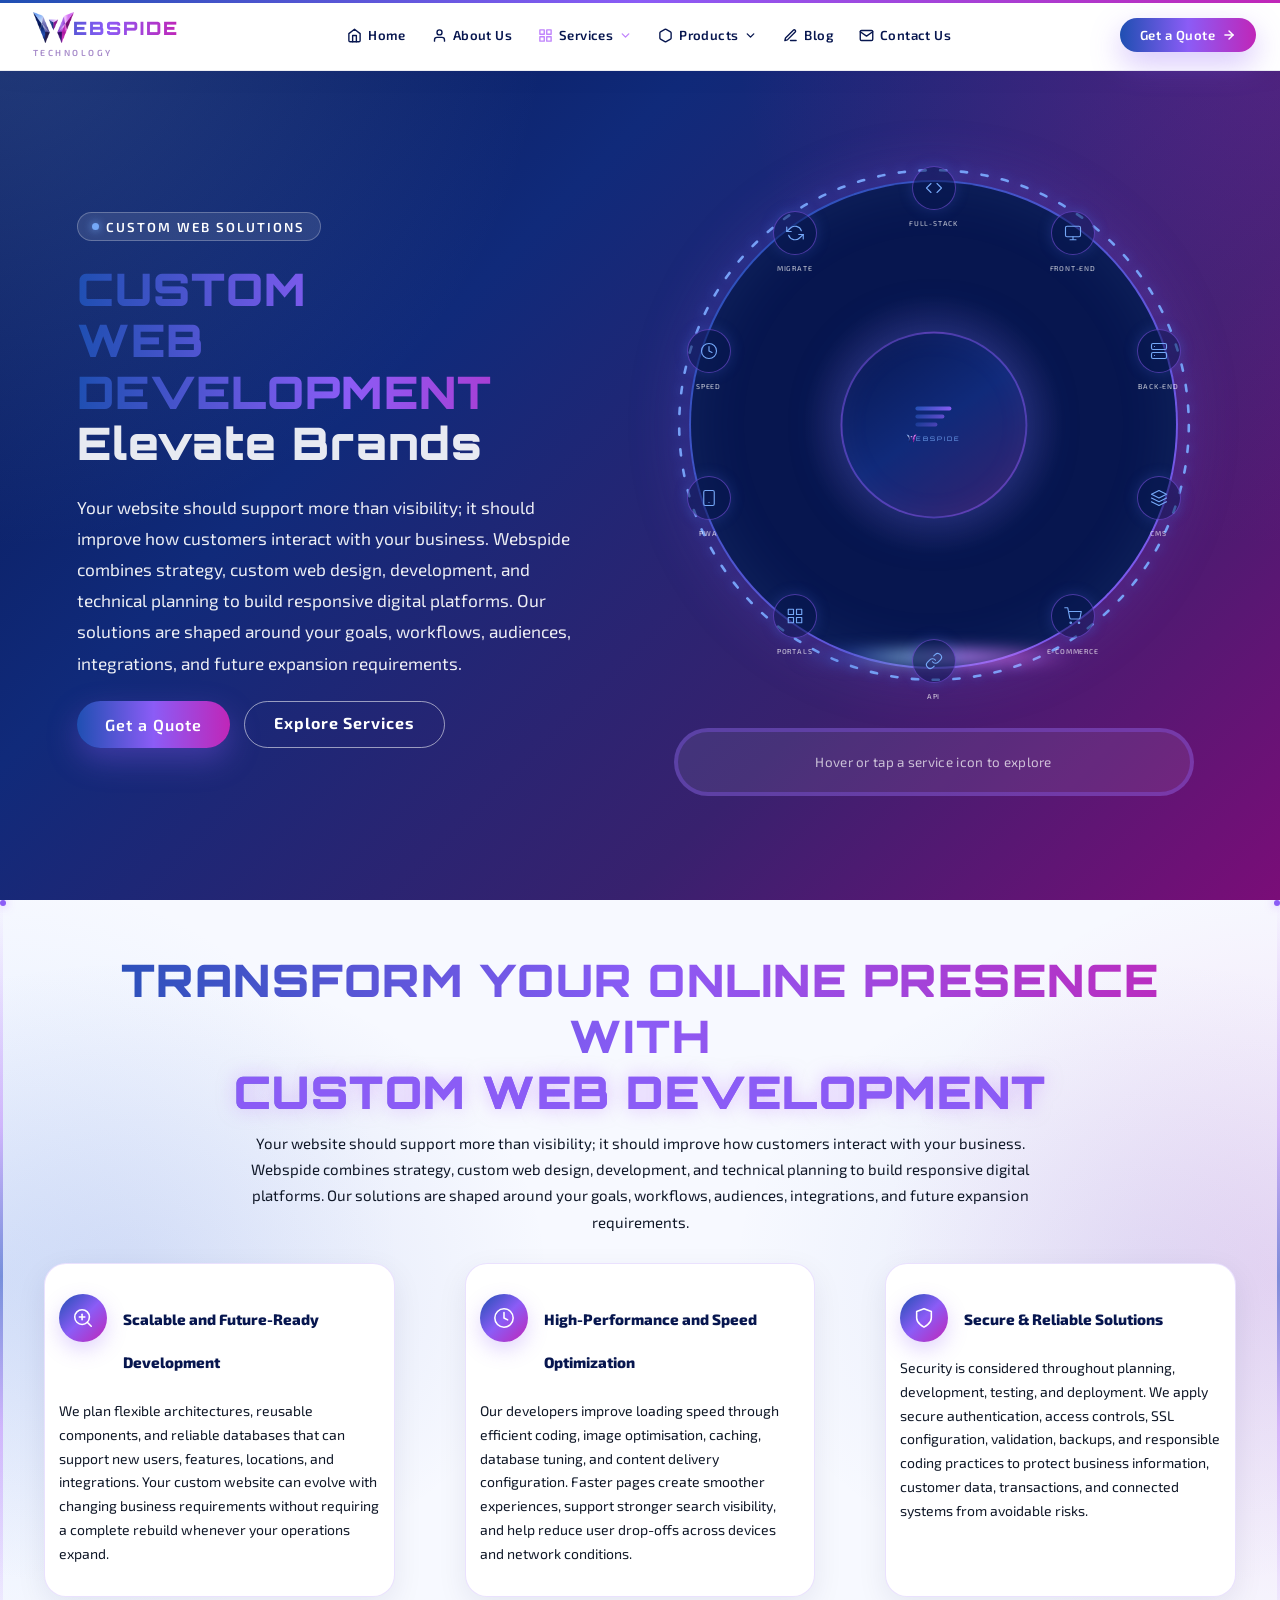
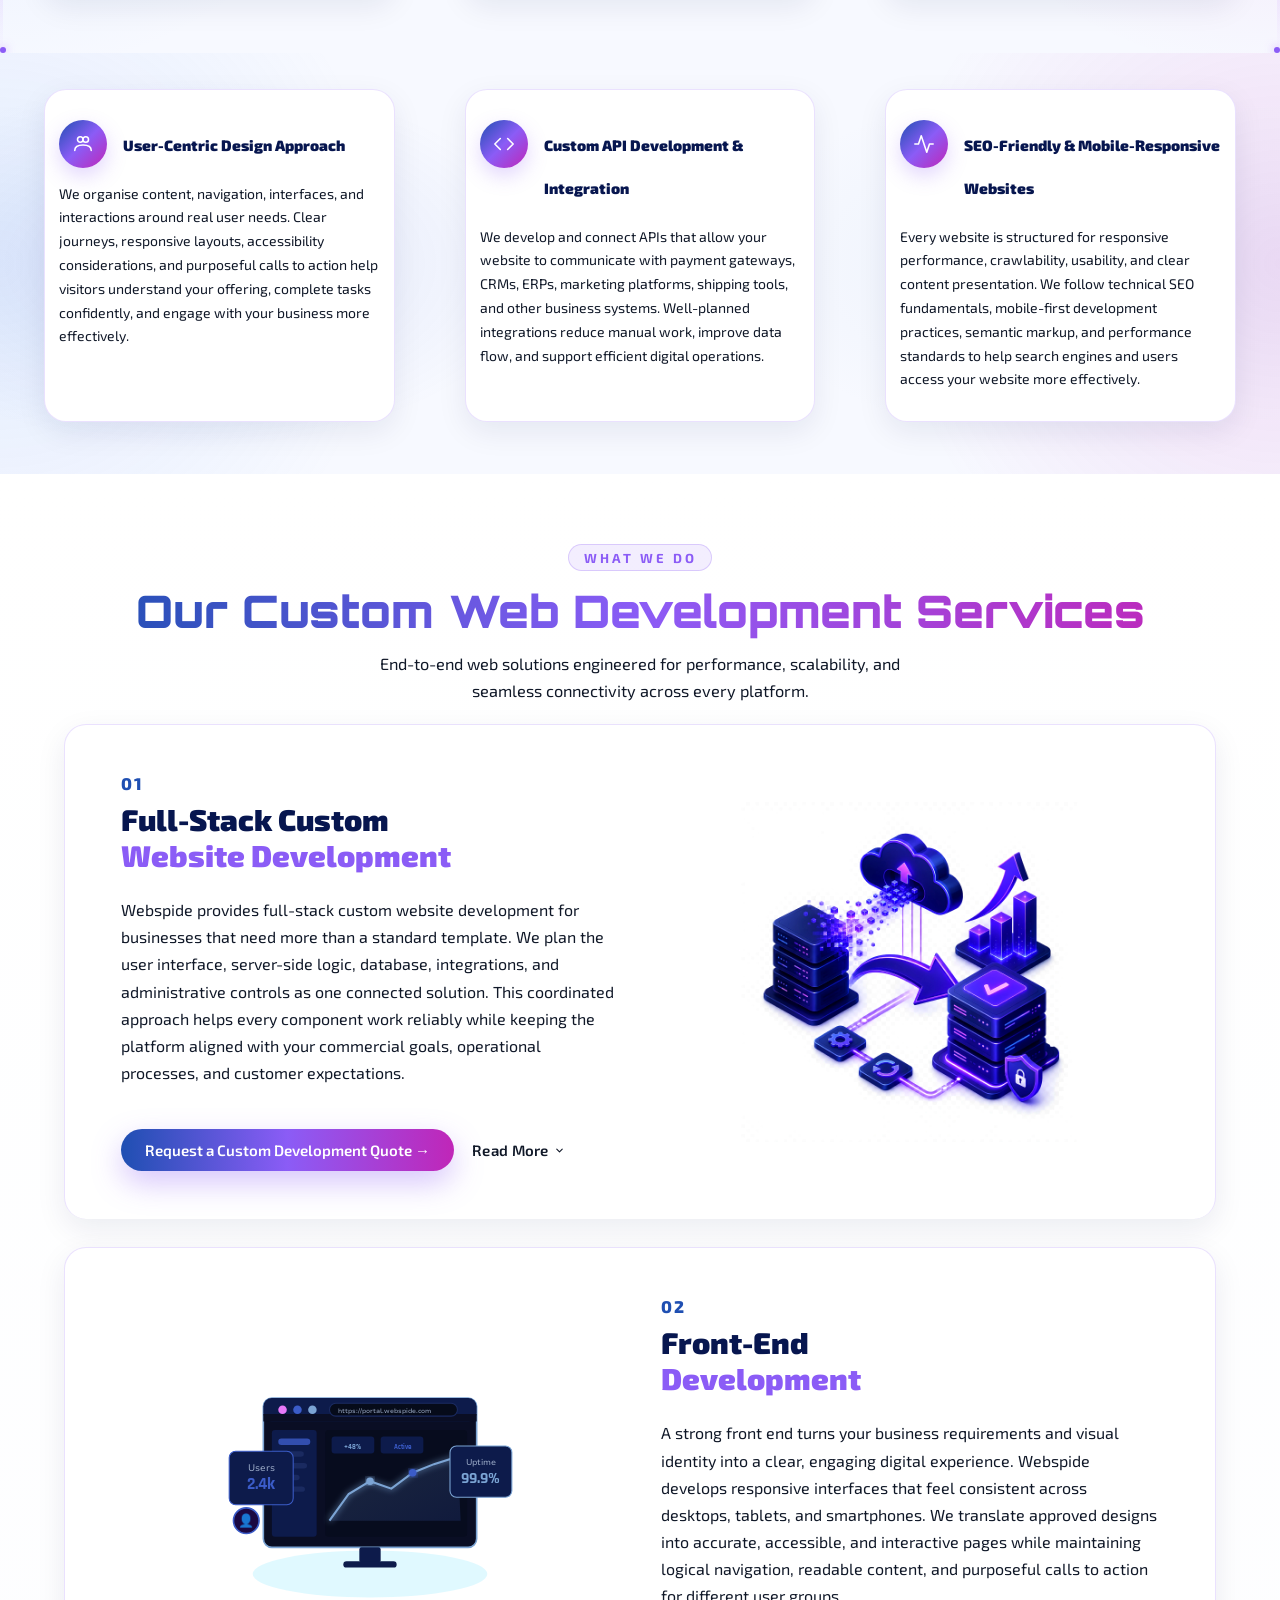
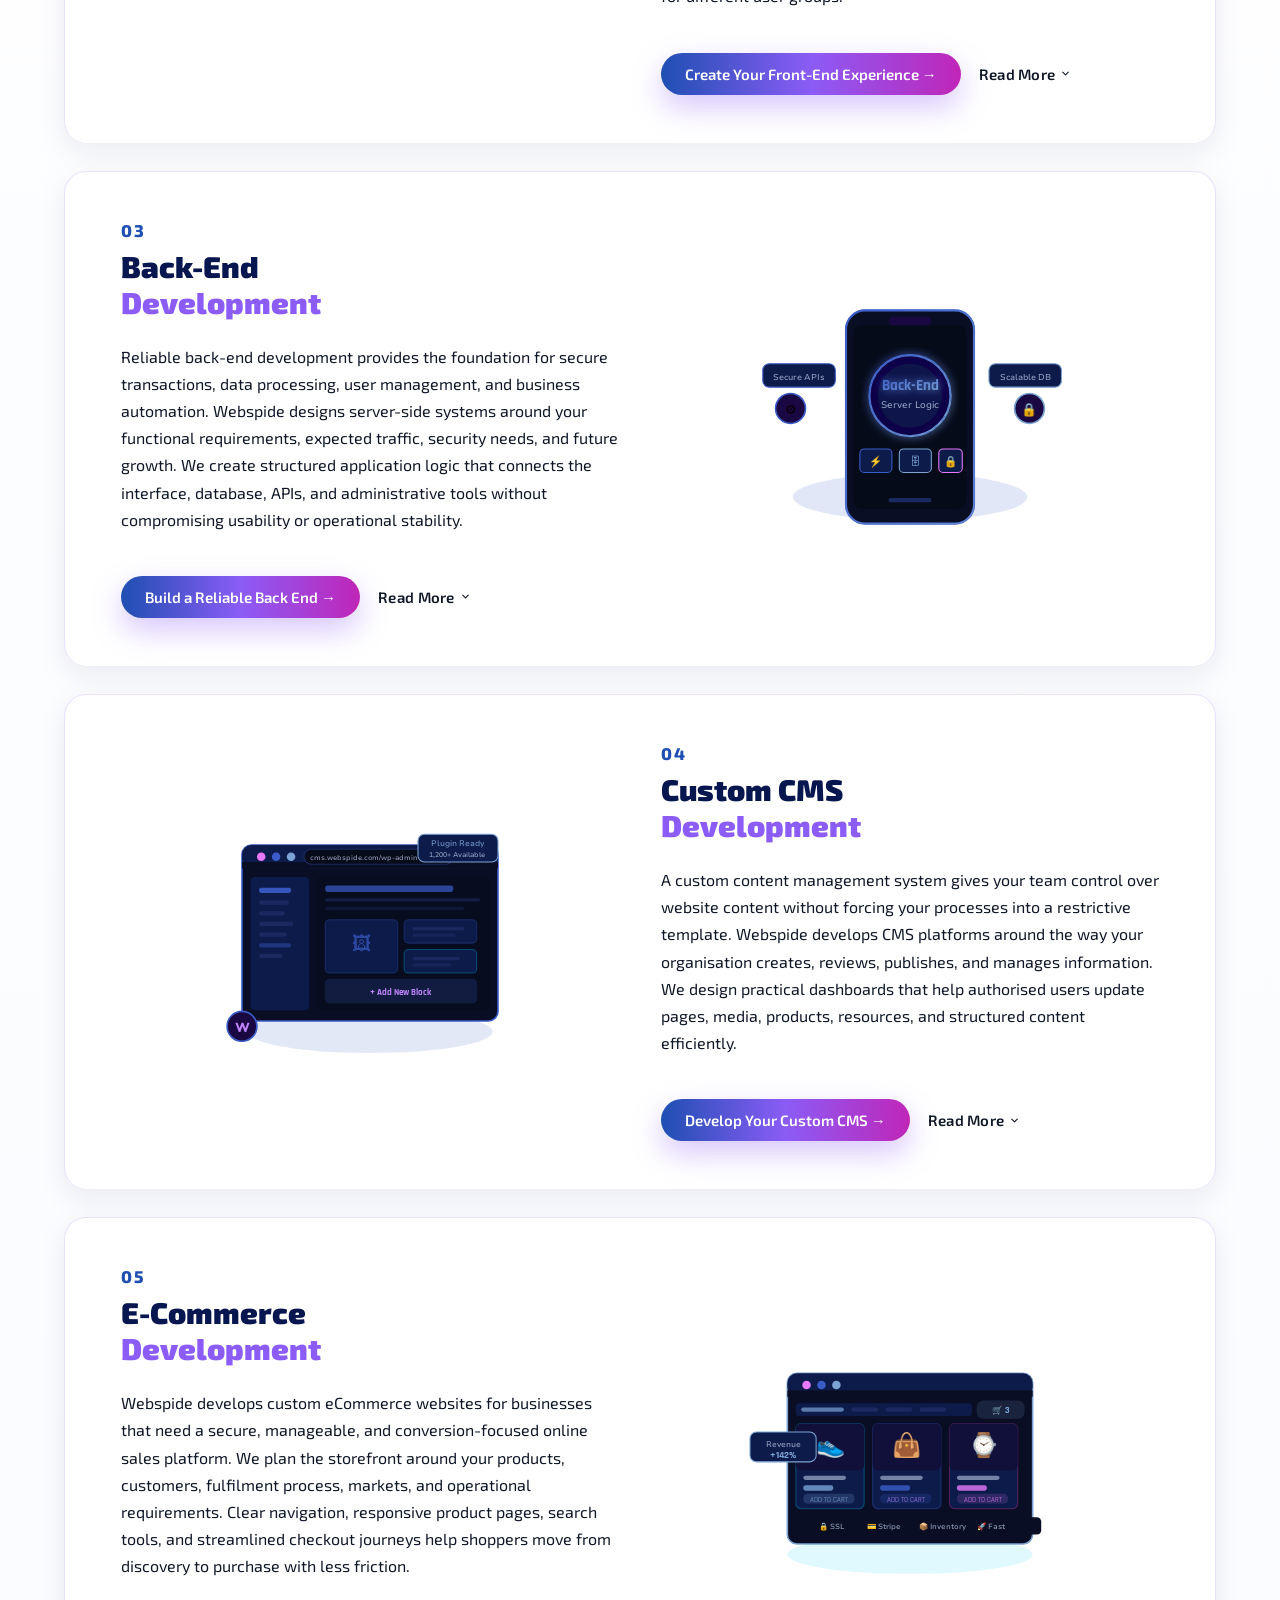
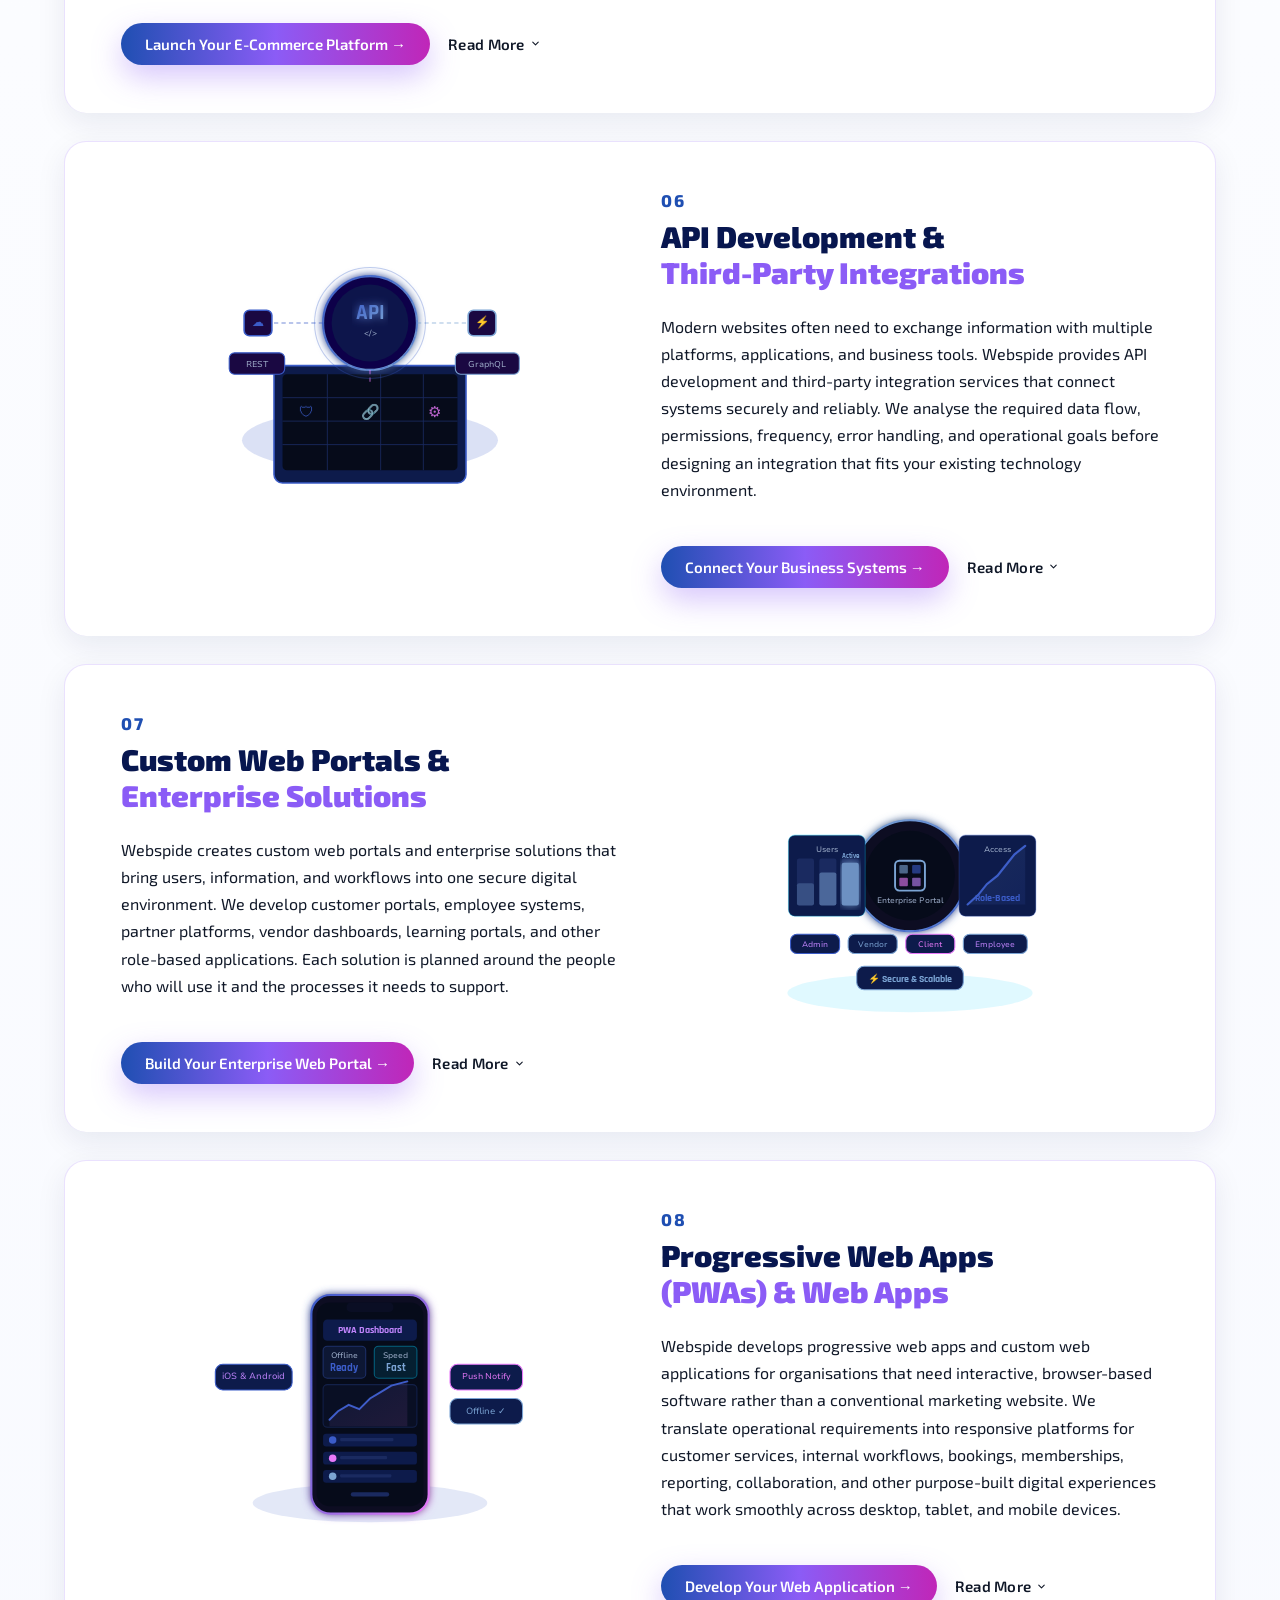
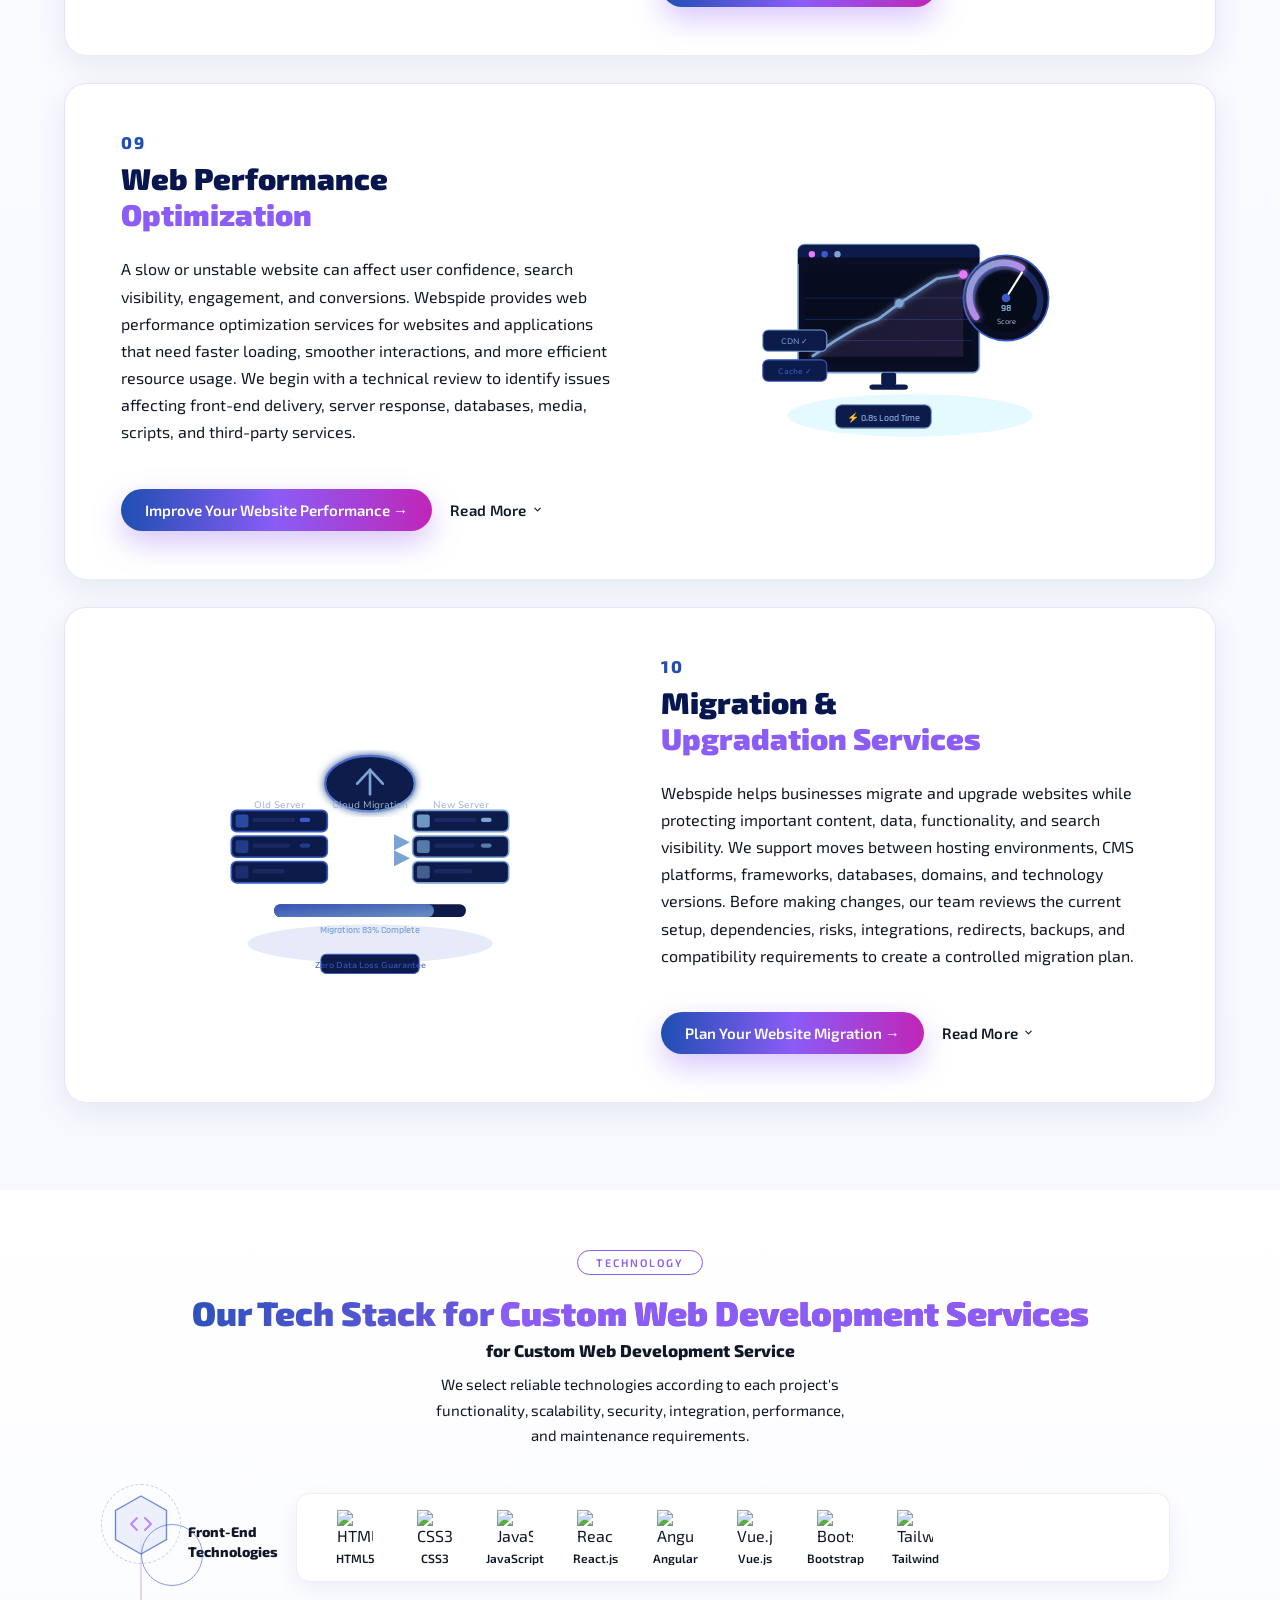
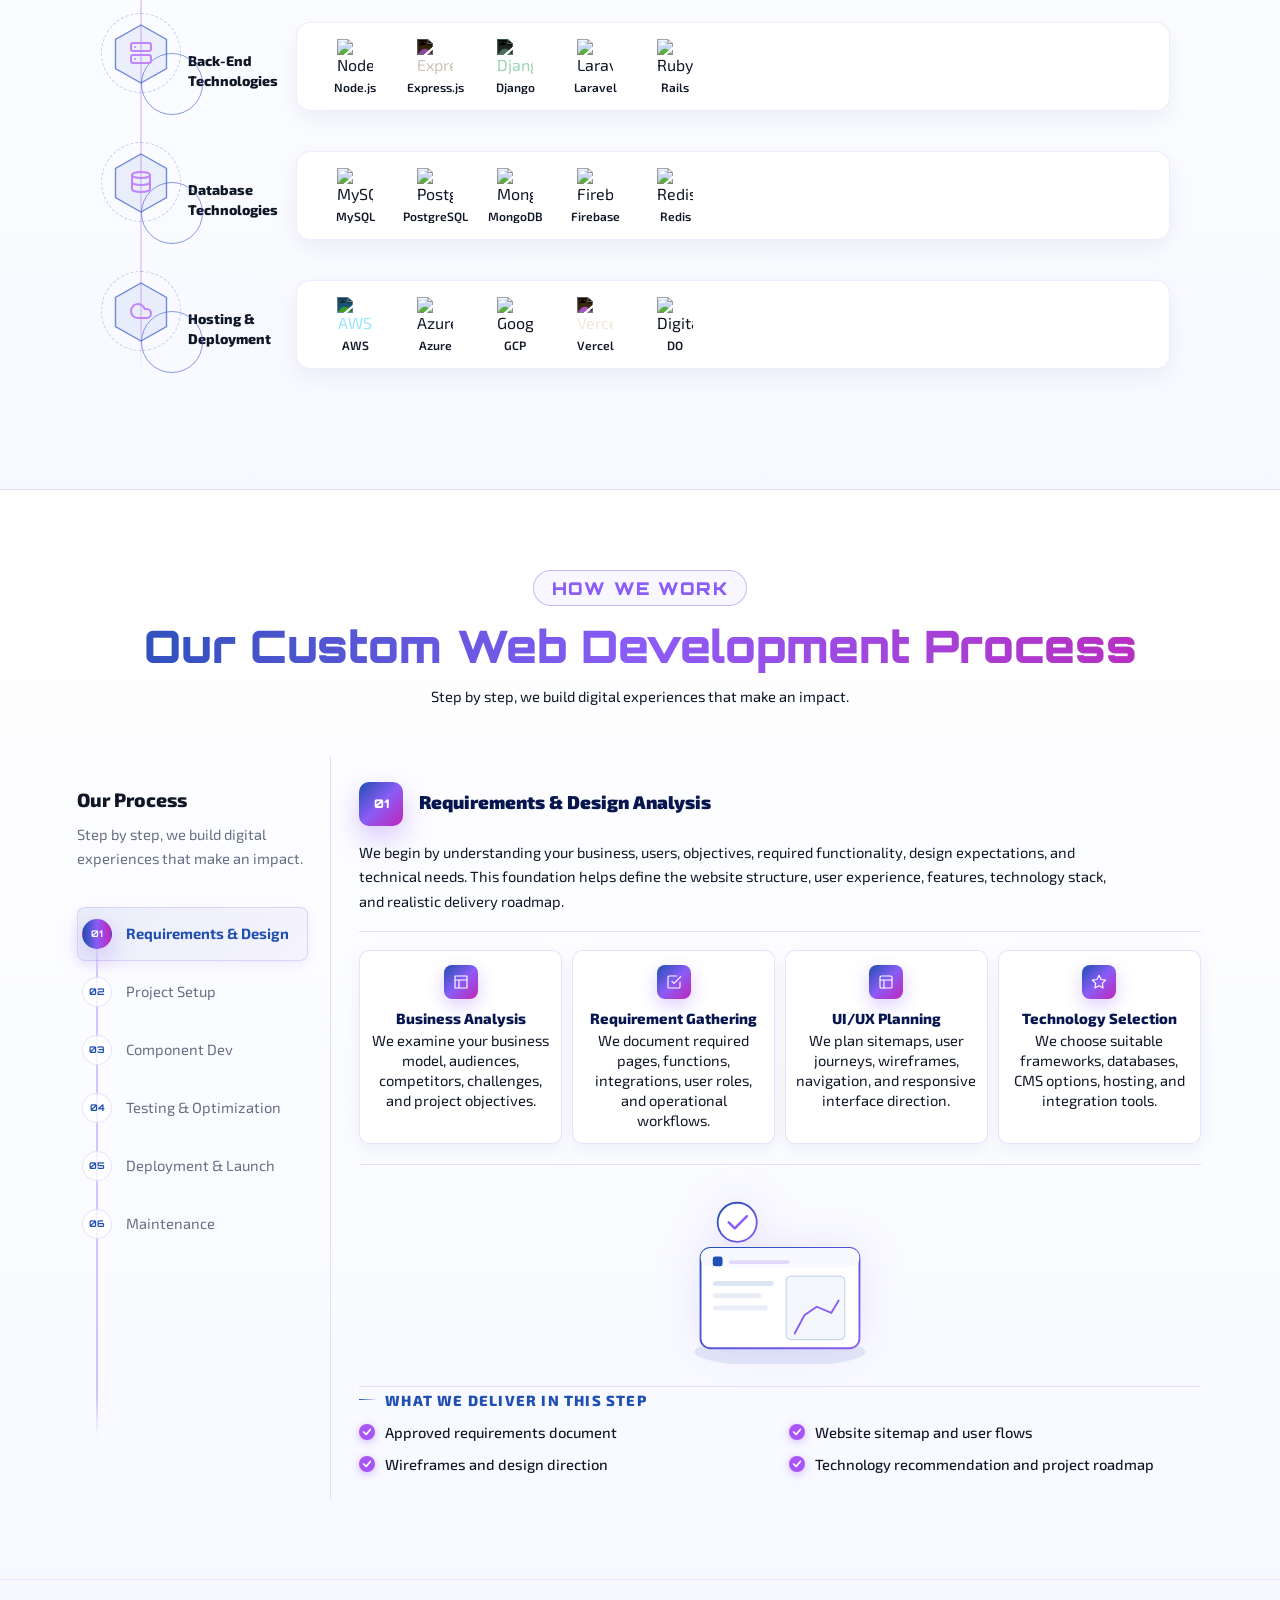
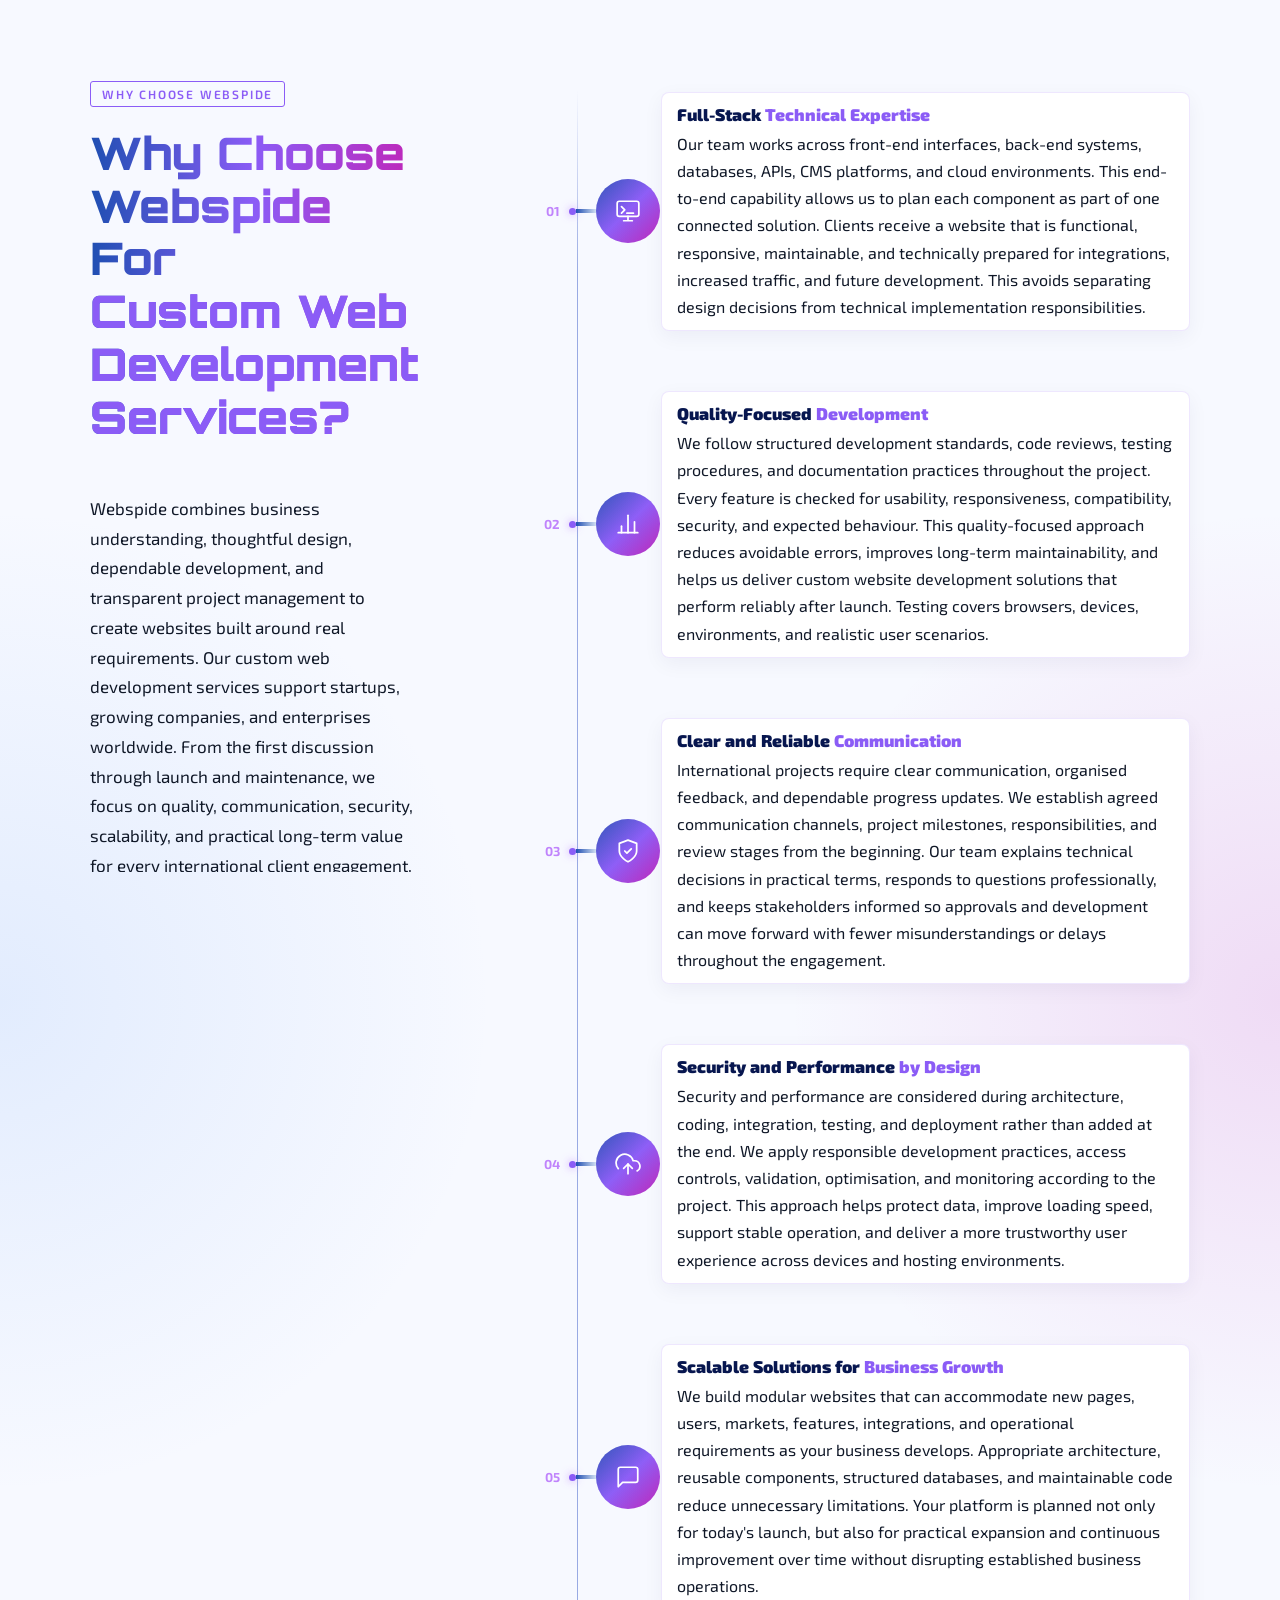
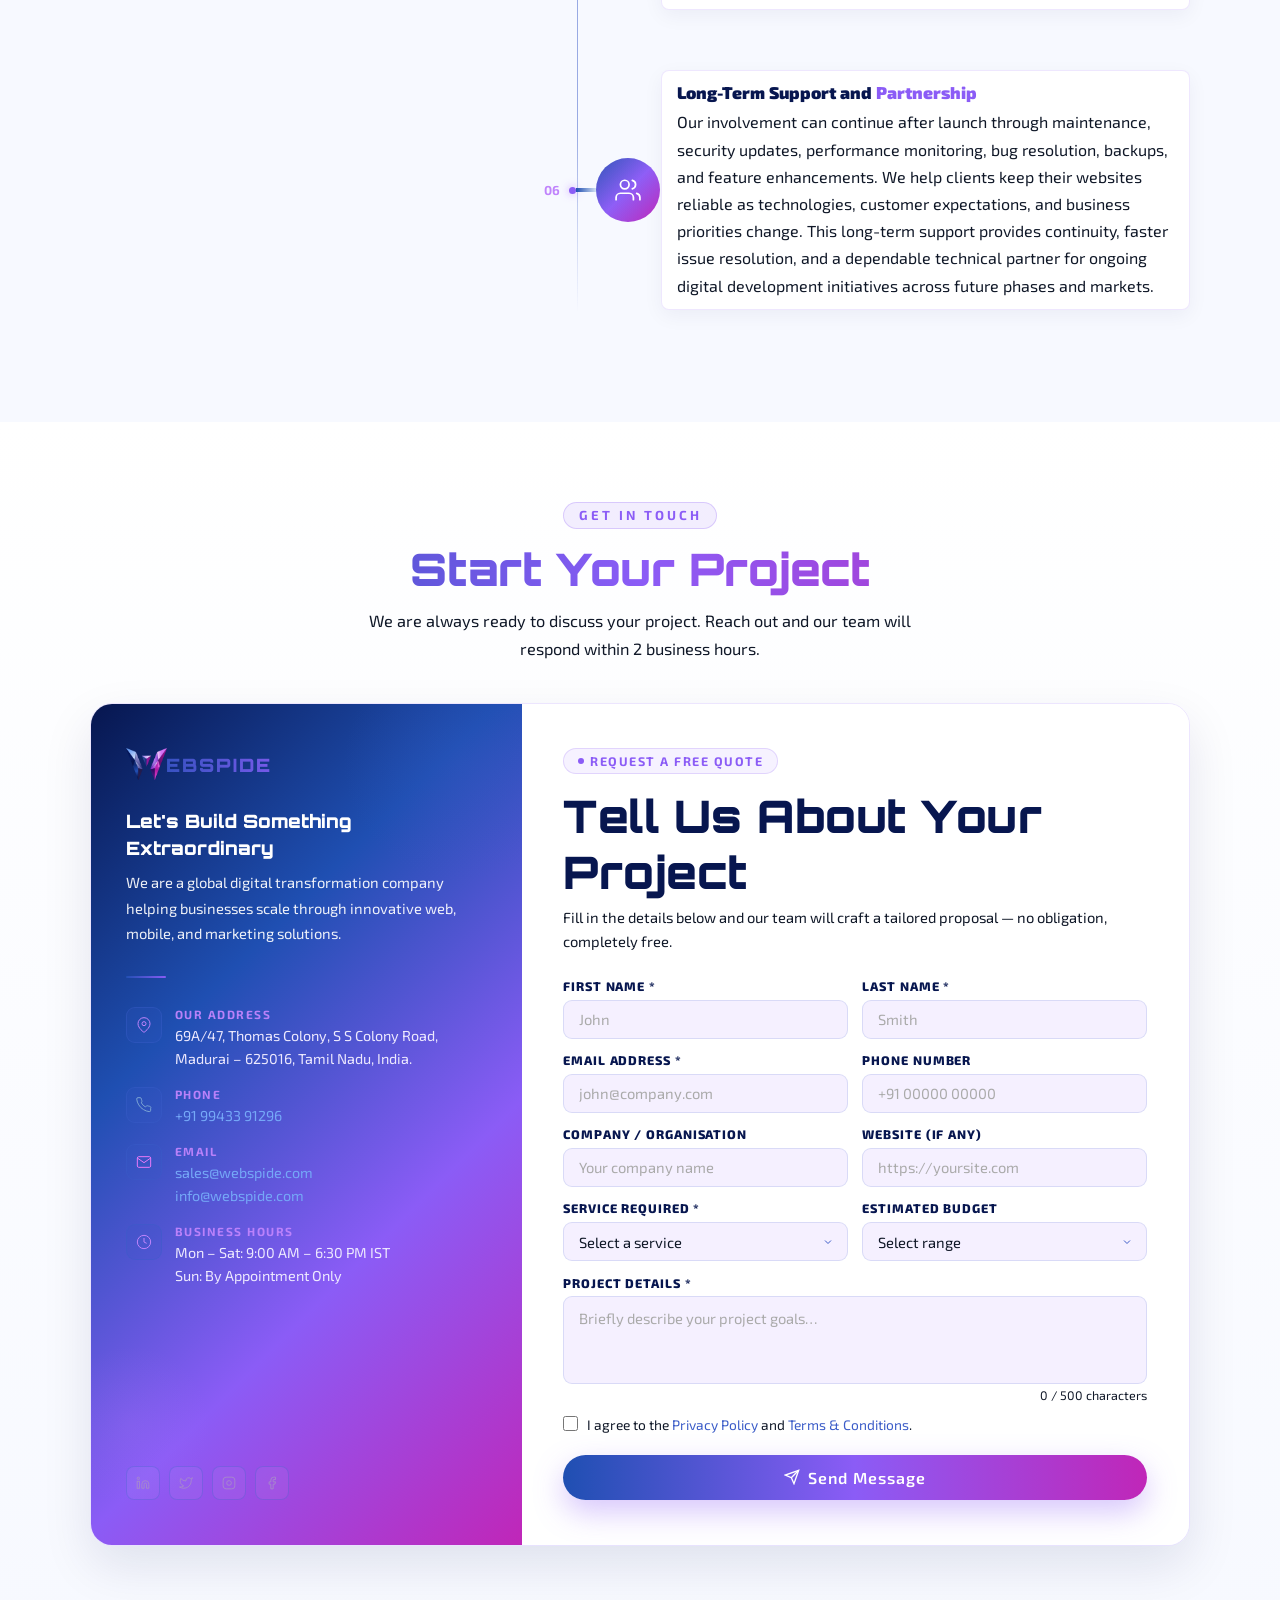
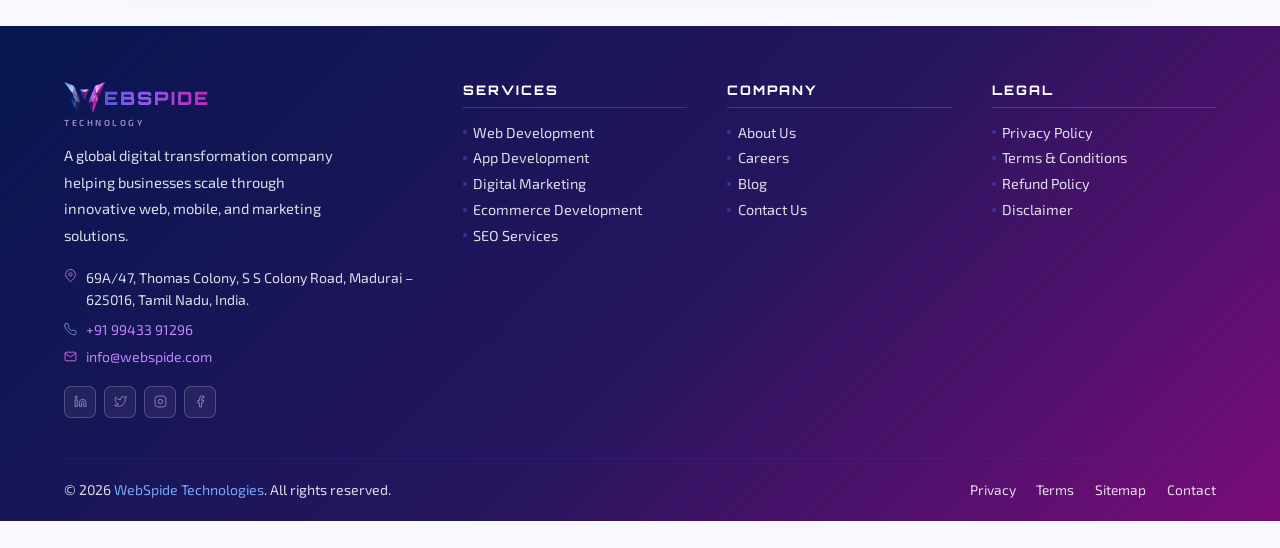
==== index.html @ d795049f "Update index.html" ====
<!DOCTYPE html>
<html lang="en">
<head>
<meta charset="UTF-8" />
  <title>Custom Web Development Services | Webspide</title>

  <meta name="description"
        content="Build a secure, scalable, and high-performing website with Webspide's custom web development services for startups, enterprises, and global businesses.">

  <meta name="keywords"
        content="custom web development, custom web development company, custom website development, custom website development services, web design and development, custom web design services, custom web design company, website design and development services, full-stack web development, enterprise web development, custom web application development, e-commerce web development, web portal development, API development and integration, website development company">

<meta name="viewport" content="width=device-width, initial-scale=1.0" />

<link href="https://fonts.googleapis.com/css2?family=Orbitron:wght@400;600;700;900&family=Exo+2:wght@300;400;500;600;700;800;900&family=Poppins:wght@400;500;600;700;800&family=Rajdhani:wght@500;600;700&family=Nunito+Sans:wght@300;400;600;700&display=swap" rel="stylesheet" />
<style>
*,*::before,*::after{box-sizing:border-box;margin:0;padding:0}
:root{
  --ws-navy:#07164F;
  --ws-dark-blue:#102A7A;
  --ws-royal-blue:#1F4FB2;
  --ws-sky-blue:#75A8F7;
  --ws-indigo:#38216E;
  --ws-violet:#8B5CF6;
  --ws-purple:#A855F7;
  --ws-magenta:#C026B8;
  --ws-dark-magenta:#7A0D78;
  --ws-light-bg:#F7F9FF;
  --ws-lavender-bg:#F3E8FF;
  --ws-text-dark:#101828;
  --ws-text-muted:#667085;
  --ws-main-gradient:linear-gradient(135deg,#07164F 0%,#1F4FB2 32%,#8B5CF6 65%,#C026B8 100%);
  --ws-btn-gradient:linear-gradient(90deg,#1F4FB2 0%,#8B5CF6 50%,#C026B8 100%);
  --ws-heading-gradient:linear-gradient(90deg,#1F4FB2,#8B5CF6,#C026B8);
  --ws-icon-gradient:linear-gradient(135deg,#1F4FB2,#8B5CF6,#C026B8);
  --ws-footer-gradient:linear-gradient(135deg,#07164F 0%,#26155F 55%,#7A0D78 100%);
  --ws-hero-gradient:
    radial-gradient(circle at top left,rgba(117,168,247,0.25),transparent 35%),
    radial-gradient(circle at top right,rgba(192,38,184,0.25),transparent 35%),
    linear-gradient(135deg,#07164F 0%,#102A7A 35%,#38216E 70%,#7A0D78 100%);
  --nav-h:70px;
  --navy:var(--ws-navy);--deep:var(--ws-dark-blue);--mid:var(--ws-indigo);
  --logo-1:var(--ws-royal-blue);--logo-2:var(--ws-sky-blue);--logo-3:var(--ws-violet);--logo-4:var(--ws-magenta);
  --purple:var(--ws-royal-blue);--cyan:var(--ws-sky-blue);--pink:var(--ws-violet);
  --accent1:var(--ws-royal-blue);--accent2:var(--ws-magenta);
  --text-main:#101828;--text-muted:#101828;
  --white:#fff;--grey:#101828;--violet:var(--ws-violet);
  --glow-p:rgba(31,79,178,0.35);--glow-c:rgba(139,92,246,0.3);
  --grad-logo:var(--ws-heading-gradient);
  --grad-logo-full:var(--ws-main-gradient);
  --grad-logo-btn:var(--ws-btn-gradient);
  --grad-logo-soft:linear-gradient(135deg,var(--ws-sky-blue),var(--ws-violet),var(--ws-magenta));
  --grad-logo-border:linear-gradient(135deg,var(--ws-royal-blue),var(--ws-violet));
  --card-bg:rgba(139,92,246,0.06);--card-border:rgba(139,92,246,0.18);
}
.gradient-heading{
  background:var(--ws-heading-gradient);
  -webkit-background-clip:text;
  -webkit-text-fill-color:transparent;
  background-clip:text;
}
.section-light{background:linear-gradient(180deg,#ffffff 0%,var(--ws-light-bg) 100%)}
.section-soft-gradient{
  background:
    radial-gradient(circle at left,rgba(117,168,247,0.16),transparent 30%),
    radial-gradient(circle at right,rgba(192,38,184,0.14),transparent 30%),
    var(--ws-light-bg);
}
html{scroll-behavior:smooth}
body{background:var(--ws-light-bg);color:#101828;font-family:'Exo 2',sans-serif;overflow-x:hidden;min-height:100vh}

/* ═══════════════════════════════════
   HEADING STYLES — Bolder + Colored
   ═══════════════════════════════════ */
h1{font-weight:900!important}
h2{font-weight:800!important;color:#07164F!important}
h3{font-weight:800!important;color:#1F4FB2!important}
h4{font-weight:800!important;color:#38216E!important}
h5{font-weight:800!important;color:#8B5CF6!important}
h6{font-weight:800!important;color:#C026B8!important}

/* Override gradient headings to keep gradient on specific elements */
.gradient-heading,
.section-title.gradient-heading,
.ts-header h2.gradient-heading,
.left-title.gradient-heading,
.b1-title.gradient-heading,
.cta-section h2{
  color:transparent!important;
  -webkit-text-fill-color:transparent!important;
  font-weight:900!important;
}

/* Card titles in service section stay dark */
.services-section .card-title{color:#07164F!important;font-weight:900!important}
.services-section .card-title span{color:#8B5CF6!important}

/* Contact heading on dark bg stays white */
.con-heading h2{color:#ffffff!important;font-weight:900!important}

/* HOW WE WORK panel h3 */
.hww-ph-text h3{color:#07164F!important;font-weight:900!important}

/* Feature titles in Why Choose Us */
.feature-title{color:#07164F!important;font-weight:900!important}
.feature-title .accent{color:#8B5CF6!important}

/* hww sub-title */
.hww-sub-title{color:#07164F!important;font-weight:800!important}

/* form title */
.form-title{color:#07164F!important;font-weight:900!important}

/* success state h4 */
.success-state h4{color:#07164F!important;font-weight:900!important}

/* b1/b2 card titles */
.b1-card-title,.b2-card-title{color:#07164F!important;font-weight:800!important}

/* ═══════════════════════════════════
   GRAY → BLACK text overrides
   ═══════════════════════════════════ */
.section-sub,
.left-desc,
.feature-desc,
.b1-desc,
.b2-card-desc,
.b1-card-desc,
.card-desc,
.card-desc-extra,
.hero-desc,
.orb-card-tag,
.orb-panel-tag,
.orb-panel-empty,
.hww-ph-text p,
.hww-sub-desc,
.hww-del-item,
.cta-section p,
.form-sub,
.ft-desc,
.ft-contact-item span,
.fb-copy,
.ft-links a,
.fb-legal a,
.stat-label,
.svc-btn-link,
.ts-header h3,
.ts-header p,
.ts-tech-item span,
.ts-row-label span,
.con-heading p,
.char-hint,
.terms-row span{
  color:#101828!important;
}

/* Keep white text on dark/gradient backgrounds */
.hero.hero-section .hero-desc{color:rgba(255,255,255,.92)!important}
.hero.hero-section .stat-label{color:rgba(255,255,255,.8)!important}
.con-heading p{color:rgba(255,255,255,.92)!important}
.site-footer .ft-desc,
.site-footer .ft-contact-item span,
.site-footer .fb-copy,
.site-footer .ft-links a,
.site-footer .fb-legal a{color:rgba(255,255,255,.85)!important}
.cta-section p{color:rgba(255,255,255,.92)!important}

/* banner text on light bg */
.banner-1 .b1-desc,
.banner-2 .b2-card-desc{color:#101828!important}

.bg-layer,.bg-grid{display:none}

.site-header{
  position:fixed;top:0;left:0;right:0;z-index:200;
  background:#ffffff;backdrop-filter:blur(12px);
  border-bottom:1px solid rgba(7,22,79,0.08);
  box-shadow:0 4px 24px rgba(7,22,79,0.06);
}
.site-header::before{
  content:'';position:absolute;top:0;left:0;right:0;height:3px;
  background:var(--ws-btn-gradient);
}

.nav-bar{
  display:flex;align-items:center;justify-content:space-between;
  padding:0 24px;height:var(--nav-h);max-width:1600px;margin:0 auto;gap:12px;
}
.logo-wrap{display:flex;align-items:center;gap:.55rem;text-decoration:none;flex-shrink:0}
.logo-name{font-family:'Orbitron',sans-serif;font-size:1.15rem;font-weight:900;background:var(--grad-logo);-webkit-background-clip:text;-webkit-text-fill-color:transparent;letter-spacing:2px;white-space:nowrap;display:inline-flex;align-items:center}
.logo-name .w-logo{height:1.95rem;width:auto;margin-right:-1px;vertical-align:middle;object-fit:contain;display:inline-block}
.logo-sub{font-size:.55rem;font-weight:600;letter-spacing:2.5px;color:#a78bca;text-transform:uppercase;display:block;margin-top:1px}

.nav-links-new{display:flex;align-items:center;gap:2px;list-style:none;flex:1;justify-content:center}
.nav-links-new li{position:relative}
.nav-links-new a,
.nav-links-new>li>button{
  display:flex;align-items:center;gap:6px;text-decoration:none;
  color:#07164F;font-size:.94rem;font-weight:600;letter-spacing:.4px;
  padding:7px 12px;border-radius:8px;
  transition:color .2s,background .2s;white-space:nowrap;
  cursor:pointer;background:transparent;border:none;font-family:'Exo 2',sans-serif;
}
.nav-links-new a:hover,
.nav-links-new>li>button:hover{color:#fff;background:rgba(58,92,200,.18)}
.nav-icon{width:15px;height:15px;stroke:#07164F;fill:none;stroke-width:2.2;stroke-linecap:round;stroke-linejoin:round;transition:stroke .2s;flex-shrink:0}
.nav-links-new a:hover .nav-icon,
.nav-links-new>li>button:hover .nav-icon{stroke:#c084fc}
.nav-arrow{width:13px;height:13px;stroke:#07164F;fill:none;stroke-width:2.5;stroke-linecap:round;stroke-linejoin:round;transition:transform .3s,stroke .2s;flex-shrink:0}

.nav-item-services>button{
  background:rgba(59,92,200,.22);border:1px solid rgba(58,92,200,.55);
  color:#fff;animation:svcPulse 3s ease-in-out infinite;
}
@keyframes svcPulse{
  0%,100%{border-color:rgba(58,92,200,.55)}
  50%{border-color:rgba(123,164,212,.8);box-shadow:0 0 12px rgba(58,92,200,.25)}
}
.nav-item-services>button .nav-icon,
.nav-item-services>button .nav-arrow{stroke:#c084fc}
.nav-item-services.open>button .nav-arrow,
.nav-item-products.open>button .nav-arrow{transform:rotate(180deg)}
.nav-item-services.open>button,
.nav-item-services>button:hover{background:rgba(59,92,200,.32)}

.nav-item-products>button{
  display:flex;align-items:center;gap:6px;color:#c8c0e8;font-size:.82rem;
  font-weight:500;padding:7px 12px;border-radius:8px;cursor:pointer;
  background:transparent;border:none;font-family:'Exo 2',sans-serif;
  transition:color .2s,background .2s;
}
.nav-item-products.open>button,
.nav-item-products>button:hover{color:#fff;background:rgba(59,92,200,.18)}
.nav-item-products.open>button .nav-icon,
.nav-item-products>button:hover .nav-icon{stroke:#c084fc}

.nav-cta-new{
  display:flex;align-items:center;gap:7px;padding:9px 20px;border-radius:30px;
  background:var(--grad-logo-btn);color:#fff;font-weight:700;
  font-size:.82rem;letter-spacing:.5px;text-decoration:none;cursor:pointer;
  border:none;font-family:'Exo 2',sans-serif;white-space:nowrap;flex-shrink:0;
  box-shadow:0 4px 20px rgba(59,92,200,.45);transition:transform .2s,box-shadow .2s;
  animation:ctaGlow 3s ease-in-out infinite;
}
@keyframes ctaGlow{
  0%,100%{box-shadow:0 4px 20px rgba(59,92,200,.4)}
  50%{box-shadow:0 4px 32px rgba(192,132,252,.75)}
}
.nav-cta-new:hover{transform:translateY(-2px);box-shadow:0 8px 32px rgba(192,132,252,.7)!important;animation:none}
.nav-cta-new svg{width:14px;height:14px;stroke:#fff;fill:none;stroke-width:2.5;stroke-linecap:round;stroke-linejoin:round;transition:transform .2s}
.nav-cta-new:hover svg{transform:translateX(3px)}

.hamburger{display:none;flex-direction:column;justify-content:center;align-items:center;gap:5px;width:40px;height:40px;border:1px solid rgba(59,92,200,.4);border-radius:8px;background:rgba(59,92,200,.1);cursor:pointer;flex-shrink:0;transition:border-color .2s,background .2s}
.hamburger:hover{border-color:#c084fc;background:rgba(59,92,200,.2)}
.hamburger span{display:block;width:20px;height:2px;background:#c084fc;border-radius:2px;transition:transform .3s,opacity .3s,width .3s}
.hamburger.open span:nth-child(1){transform:translateY(7px) rotate(45deg)}
.hamburger.open span:nth-child(2){opacity:0;width:0}
.hamburger.open span:nth-child(3){transform:translateY(-7px) rotate(-45deg)}

.mobile-menu{display:none;position:fixed;top:var(--nav-h);left:0;right:0;bottom:0;z-index:199;background:rgba(6,5,26,.98);backdrop-filter:blur(24px);overflow-y:auto;transform:translateX(100%);transition:transform .35s cubic-bezier(.4,0,.2,1)}
.mobile-menu.open{transform:translateX(0)}
.mobile-menu-inner{padding:20px 20px 40px;display:flex;flex-direction:column;gap:4px}
.mob-link{display:flex;align-items:center;gap:10px;padding:14px 16px;border-radius:10px;color:#c8c0e8;text-decoration:none;font-size:.95rem;font-weight:500;transition:background .2s,color .2s;border:1px solid transparent}
.mob-link:hover,.mob-link.active-mob{color:#fff;background:rgba(59,92,200,.15);border-color:rgba(59,92,200,.3)}
.mob-link svg{width:18px;height:18px;stroke:#9575cd;fill:none;stroke-width:1.8;stroke-linecap:round;stroke-linejoin:round;flex-shrink:0}
.mob-link:hover svg,.mob-link.active-mob svg{stroke:#c084fc}
.mob-section-title{font-family:'Orbitron',sans-serif;font-size:.62rem;font-weight:700;letter-spacing:2.5px;text-transform:uppercase;color:var(--logo-2);padding:18px 16px 8px;border-top:1px solid rgba(59,92,200,.15);margin-top:8px}
.mob-sub-link{display:flex;align-items:center;gap:8px;padding:9px 16px 9px 28px;border-radius:8px;color:#a78bca;text-decoration:none;font-size:.82rem;transition:color .2s,background .2s}
.mob-sub-link::before{content:'';width:5px;height:5px;border-radius:50%;background:rgba(59,92,200,.5);flex-shrink:0;transition:background .2s}
.mob-sub-link:hover{color:#e8e0ff;background:rgba(59,92,200,.08)}
.mob-sub-link:hover::before{background:#c084fc}
.mob-cta{margin-top:20px;padding:14px;border-radius:12px;background:var(--grad-logo-btn);color:#fff;font-weight:700;font-size:.95rem;letter-spacing:1px;text-align:center;text-decoration:none;display:block;box-shadow:0 4px 20px rgba(59,92,200,.45)}

/* ── Dropdown wrapper ── */
.mega-dropdown {
  background: #ffffff !important;
  border: 1px solid rgba(139, 92, 246, 0.18) !important;
  border-radius: 16px !important;
  box-shadow: 0 20px 60px rgba(7, 22, 79, 0.14), 0 4px 16px rgba(139, 92, 246, 0.08) !important;
  padding: 20px !important;
  backdrop-filter: none !important;
}
 
/* Triangle pointer above dropdown */
.mega-dropdown::before {
  display: block !important;
  content: '' !important;
  position: absolute !important;
  top: -10px !important;
  left: 50% !important;
  transform: translateX(-50%) !important;
  border-left: 10px solid transparent !important;
  border-right: 10px solid transparent !important;
  border-bottom: 10px solid #ffffff !important;
  filter: drop-shadow(0 -2px 4px rgba(139, 92, 246, 0.15)) !important;
  z-index: 10 !important;
}
.mega-dropdown::after {
  display: none !important;
}
 
/* ── 3-column grid ── */
.mega-inner {
  display: grid !important;
  grid-template-columns: repeat(3, 1fr) !important;
  gap: 14px !important;
  max-width: 1600px !important;
  margin: 0 auto !important;
}
 
/* ── Individual card ── */
.mega-col {
  background: #F7F9FF !important;
  border: 1.5px solid rgba(139, 92, 246, 0.18) !important;
  border-radius: 14px !important;
  padding: 22px 20px 24px !important;
  transition: border-color 0.22s, box-shadow 0.22s, background 0.22s !important;
  position: relative !important;
  overflow: hidden !important;
}
 
.mega-col::after {
  content: '' !important;
  position: absolute !important;
  top: 0 !important;
  left: 0 !important;
  right: 0 !important;
  height: 3px !important;
  background: linear-gradient(90deg, #1F4FB2, #8B5CF6, #C026B8) !important;
  opacity: 0 !important;
  transition: opacity 0.22s !important;
}
 
.mega-col:hover {
  background: #ffffff !important;
  border-color: rgba(139, 92, 246, 0.38) !important;
  box-shadow: 0 8px 28px rgba(139, 92, 246, 0.12) !important;
}
 
.mega-col:hover::after {
  opacity: 1 !important;
}
 
/* ── Card header ── */
.mega-col-header {
  display: flex !important;
  align-items: center !important;
  gap: 14px !important;
  padding-bottom: 14px !important;
  margin-bottom: 14px !important;
  border-bottom: 2px solid rgba(139, 92, 246, 0.15) !important;
}
 
/* ── Icon box — gradient, matches screenshot ── */
.mega-col-icon {
  width: 46px !important;
  height: 46px !important;
  min-width: 46px !important;
  border-radius: 12px !important;
  background: linear-gradient(135deg, #1F4FB2 0%, #8B5CF6 55%, #C026B8 100%) !important;
  display: flex !important;
  align-items: center !important;
  justify-content: center !important;
  flex-shrink: 0 !important;
  box-shadow: 0 6px 18px rgba(139, 92, 246, 0.35) !important;
}
 
.mega-col-icon svg {
  width: 22px !important;
  height: 22px !important;
  stroke: #ffffff !important;
  fill: none !important;
  stroke-width: 2 !important;
  stroke-linecap: round !important;
  stroke-linejoin: round !important;
  opacity: 1 !important;
  filter: none !important;
}
 
/* ── Section title ── */
.mega-col-title {
  font-family: 'Exo 2', sans-serif !important;
  font-size: 1rem !important;
  font-weight: 800 !important;
  color: #07164F !important;
  -webkit-text-fill-color: #07164F !important;
  letter-spacing: 0.2px !important;
  line-height: 1.2 !important;
  text-shadow: none !important;
}
 
/* ── Links wrapper — 2-col grid ── */
.mega-links {
  display: grid !important;
  grid-template-columns: 1fr 1fr !important;
  gap: 4px 10px !important;
}
 
/* Override for App Development (fewer items, single col looks better) */
.mega-col:nth-child(2) .mega-links {
  grid-template-columns: 1fr 1fr !important;
}
 
/* ── Individual link ── */
.mega-link {
  display: flex !important;
  align-items: center !important;
  gap: 8px !important;
  font-family: 'Exo 2', sans-serif !important;
  font-size: 0.8rem !important;
  font-weight: 500 !important;
  color: #344157 !important;
  text-decoration: none !important;
  padding: 6px 8px !important;
  border-radius: 6px !important;
  line-height: 1.35 !important;
  transition: background 0.18s, color 0.18s, transform 0.15s !important;
  white-space: normal !important;
}
 
/* Bullet dot */
.mega-link::before {
  content: '' !important;
  width: 6px !important;
  height: 6px !important;
  min-width: 6px !important;
  border-radius: 50% !important;
  background: #8B5CF6 !important;
  flex-shrink: 0 !important;
  box-shadow: 0 0 5px rgba(139, 92, 246, 0.5) !important;
  transition: background 0.18s !important;
}
 
/* Hover */
.mega-link:hover {
  background: rgba(139, 92, 246, 0.08) !important;
  color: #1F4FB2 !important;
  transform: translateX(3px) !important;
}
 
.mega-link:hover::before {
  background: #C026B8 !important;
  box-shadow: 0 0 8px rgba(192, 38, 184, 0.6) !important;
}
@media (max-width: 900px) {
  .mega-inner {
    grid-template-columns: 1fr !important;
  }
  .mega-col:first-child .mega-links,
  .mega-col-app .mega-links {
    grid-template-columns: 1fr 1fr !important;
  }
}
.mega-col-app .mega-links{
  display:grid;grid-template-columns:1fr 1fr;gap:0 4px;
}

.simple-dropdown{
  position:absolute;top:calc(100% + 8px);left:50%;
  transform:translateX(-50%) translateY(4px);
  min-width:80px;background:rgba(7,5,24,.98);
  border:1px solid rgba(59,92,200,.3);border-radius:10px;
  padding:6px 0;opacity:0;visibility:hidden;pointer-events:none;
  transition:opacity .2s,visibility .2s,transform .2s;
  box-shadow:0 20px 50px rgba(0,0,0,.5)
}
.nav-item-products.open .simple-dropdown{
  opacity:1;visibility:visible;pointer-events:auto;transform:translateX(-50%) translateY(0)
}
.simple-dropdown a{display:block;padding:8px 16px;color:#a78bca;font-size:.8rem;text-decoration:none;transition:color .2s,background .2s}
.simple-dropdown a:hover{color:#fff;background:rgba(59,92,200,.15)}

section,.cta-section,.contact-section,.sections,.banner{scroll-margin-top:var(--nav-h)}

.hero{position:relative;z-index:1;min-height:100vh;display:grid;grid-template-columns:1fr 1fr;align-items:center;padding:calc(var(--nav-h) + 50px) 6% 60px;gap:3rem}
.hero-left{display:flex;flex-direction:column;gap:1.4rem}
.badge{display:inline-flex;align-items:center;gap:.45rem;background:rgba(59,92,200,.15);border:1px solid rgba(59,92,200,.45);padding:.35rem .9rem;border-radius:30px;font-size:.82rem;font-weight:600;letter-spacing:2px;color:#c084fc;text-transform:uppercase;width:fit-content}
.badge::before{content:'';width:7px;height:7px;border-radius:50%;background:#c084fc;box-shadow:0 0 8px #c084fc;animation:pulse 2s infinite}
@keyframes pulse{0%,100%{opacity:1;transform:scale(1)}50%{opacity:.5;transform:scale(.8)}}
.hero h1{font-family:'Orbitron',sans-serif;font-size:clamp(1.7rem,3.5vw,3rem);font-weight:900;line-height:1.15;letter-spacing:1px}
.hero h1 .grad{background:linear-gradient(90deg,#fff 0%,#7ba4d4 35%,#c084fc 65%,#e879f9 100%);-webkit-background-clip:text;-webkit-text-fill-color:transparent;display:block}
.hero h1 .outline{-webkit-text-stroke:1.5px var(--logo-3);-webkit-text-fill-color:transparent;display:block}
.hero-desc{color:var(--text-muted);font-size:1.08rem;line-height:1.8;max-width:500px}
.hero-btns{display:flex;gap:.9rem;flex-wrap:wrap}
.btn-primary{padding:.7rem 1.8rem;border-radius:30px;background:var(--grad-logo-btn);color:#fff;font-weight:700;font-size:1rem;letter-spacing:1px;text-decoration:none;transition:transform .2s,box-shadow .2s;border:none;cursor:pointer;font-family:'Exo 2',sans-serif;display:inline-block;text-align:center}
.btn-primary:hover{transform:translateY(-3px);box-shadow:0 12px 30px rgba(59,92,200,.5)}
.btn-outline{padding:.7rem 1.8rem;border-radius:30px;border:1.5px solid #c084fc;color:#c084fc;font-weight:700;font-size:1rem;letter-spacing:1px;text-decoration:none;transition:background .2s,box-shadow .2s;background:transparent;cursor:pointer;font-family:'Exo 2',sans-serif;display:inline-block;text-align:center}
.btn-outline:hover{background:rgba(192,132,252,.1);box-shadow:0 0 20px rgba(192,132,252,.3)}
.hero-stats{display:flex;gap:2rem;padding-top:.4rem;flex-wrap:wrap}
.stat{display:flex;flex-direction:column;gap:.15rem}
.stat-num{font-family:'Orbitron',sans-serif;font-size:1.6rem;font-weight:900;background:var(--grad-logo);-webkit-background-clip:text;-webkit-text-fill-color:transparent}
.stat-label{font-size:.82rem;color:var(--text-muted);letter-spacing:1px;text-transform:uppercase}

.orbital-wrap{position:relative;display:flex;flex-direction:column;align-items:center;justify-content:center;width:100%;max-width:520px;margin:0 auto;gap:12px}

.orb-stage{position:relative;width:100%;aspect-ratio:1}

.rings-svg{position:absolute;inset:0;width:100%;height:100%;overflow:visible}
.dot-ring{transform-origin:50% 50%}
.dot-ring-1{animation:spinR 10s linear infinite;filter:drop-shadow(0 0 5px rgba(59,92,200,.9))}
.dot-ring-2{animation:spinR 7s linear infinite reverse;filter:drop-shadow(0 0 5px rgba(192,132,252,.9))}
.dot-ring-3{animation:spinR 14s linear infinite;filter:drop-shadow(0 0 4px rgba(232,121,249,.8))}
@keyframes spinR{from{transform:rotate(0deg)}to{transform:rotate(360deg)}}

.ring-glow{position:absolute;inset:3%;border-radius:50%;box-shadow:0 0 60px rgba(59,92,200,.28),inset 0 0 60px rgba(192,132,252,.1);border:2px solid transparent;background:linear-gradient(var(--navy),var(--navy)) padding-box,var(--grad-logo-border) border-box}

.center-device{position:relative;z-index:5;width:36%;aspect-ratio:1;display:flex;align-items:center;justify-content:center;position:absolute;left:50%;top:50%;transform:translate(-50%,-50%)}
.device-glow{position:absolute;inset:-20%;border-radius:50%;background:radial-gradient(ellipse,rgba(59,92,200,.32) 0%,rgba(192,132,252,.15) 40%,transparent 70%);animation:breathe 4s ease-in-out infinite}
@keyframes breathe{0%,100%{transform:scale(1);opacity:.8}50%{transform:scale(1.1);opacity:1}}
.device-screen{position:relative;z-index:2;width:100%;aspect-ratio:1;background:linear-gradient(145deg,#0e0a2e 0%,#1a0840 50%,#0c0930 100%);border-radius:50%;border:2px solid rgba(59,92,200,.5);box-shadow:0 0 50px rgba(59,92,200,.35),inset 0 0 30px rgba(192,132,252,.06);overflow:hidden;display:flex;align-items:center;justify-content:center;flex-direction:column;transition:border-color .4s,box-shadow .4s;cursor:pointer}
.device-screen.active{border-color:#c084fc;box-shadow:0 0 70px rgba(192,132,252,.5),inset 0 0 40px rgba(192,132,252,.1)}
.circle-idle{display:flex;flex-direction:column;align-items:center;gap:.5rem;padding:1rem;text-align:center;transition:opacity .3s}
.idle-bars{display:flex;flex-direction:column;gap:4px;width:65%}
.idle-bar{height:4px;border-radius:3px;background:var(--grad-logo-border);animation:barPulse 2s ease-in-out infinite}
.idle-bar:nth-child(2){animation-delay:.3s;opacity:.7;width:80%}
.idle-bar:nth-child(3){animation-delay:.6s;opacity:.5;width:60%}
@keyframes barPulse{0%,100%{transform:scaleX(.6);opacity:.5}50%{transform:scaleX(1);opacity:1}}
.idle-label{font-family:'Orbitron',sans-serif;font-size:.38rem;letter-spacing:2px;color:#c084fc;display:inline-flex;align-items:center}
.idle-label .w-logo{height:.5rem;width:auto;margin-right:-0.5px;vertical-align:middle;object-fit:contain;display:inline-block}
.circle-info{position:absolute;inset:0;display:flex;flex-direction:column;align-items:center;justify-content:center;gap:.3rem;padding:1rem;text-align:center;opacity:0;transform:scale(.85);transition:opacity .35s,transform .35s;pointer-events:none}
.circle-info.show{opacity:1;transform:scale(1);pointer-events:auto}
.ci-icon-wrap{width:38px;height:38px;border-radius:50%;display:flex;align-items:center;justify-content:center;background:rgba(192,132,252,.12);border:1.5px solid rgba(192,132,252,.4);margin-bottom:.1rem;flex-shrink:0}
.ci-icon-wrap svg{width:18px;height:18px;fill:none;stroke:#c084fc;stroke-width:1.5;stroke-linecap:round;stroke-linejoin:round}
.ci-num{font-family:'Orbitron',sans-serif;font-size:.45rem;font-weight:900;color:#ffffff;letter-spacing:1px;opacity:.85}
.ci-name{font-family:'Orbitron',sans-serif;font-size:.48rem;font-weight:900;letter-spacing:1px;line-height:1.35;color:#ffffff;-webkit-text-fill-color:#ffffff;background:none;text-shadow:0 0 10px rgba(192,132,252,.6)}

.orbit-icon{position:absolute;width:44px;height:44px;border-radius:50%;display:flex;align-items:center;justify-content:center;background:linear-gradient(135deg,rgba(14,10,46,.9),rgba(26,8,64,.9));border:1.5px solid rgba(59,92,200,.5);box-shadow:0 0 14px rgba(59,92,200,.3);cursor:pointer;transition:transform .3s,box-shadow .3s,border-color .3s;transform:translate(-50%,-50%);z-index:10;-webkit-tap-highlight-color:transparent;touch-action:manipulation}
.orbit-icon:hover{transform:translate(-50%,-50%) scale(1.2);box-shadow:0 0 24px rgba(192,132,252,.6);border-color:#c084fc}
.orbit-icon.selected{border-color:#c084fc;box-shadow:0 0 24px rgba(192,132,252,.8);background:linear-gradient(135deg,rgba(192,132,252,.2),rgba(59,92,200,.2))}
.orbit-icon svg{width:18px;height:18px;fill:none;stroke:#c084fc;stroke-width:1.5;stroke-linecap:round;stroke-linejoin:round}
.oi-label{position:absolute;bottom:-18px;left:50%;transform:translateX(-50%);font-size:.44rem;letter-spacing:.8px;white-space:nowrap;color:var(--text-muted);font-weight:600;text-transform:uppercase}

.platform{position:absolute;bottom:4%;left:50%;transform:translateX(-50%);width:55%;height:14px;background:linear-gradient(90deg,transparent,rgba(59,92,200,.6),#7ba4d4,#c084fc,rgba(232,121,249,.6),transparent);border-radius:50%;filter:blur(8px);animation:platformPulse 3s ease-in-out infinite}
@keyframes platformPulse{0%,100%{opacity:.6}50%{opacity:1}}

.orb-info-panel{
  width:100%;
  min-height:68px;
  background:rgba(59,92,200,.08);
  border:4px solid rgba(59,92,200,.28);
  border-radius:74px;
  padding:12px 16px;
  display:flex;
  align-items:center;
  gap:14px;
  transition:opacity .3s;
}
.orb-panel-icon{
  width:40px;height:40px;min-width:40px;border-radius:10px;
  background:var(--grad-logo-btn);
  display:flex;align-items:center;justify-content:center;
  box-shadow:0 0 16px rgba(59,92,200,.4);flex-shrink:0;
}
.orb-panel-icon svg{width:20px;height:20px;fill:none;stroke:#fff;stroke-width:1.6;stroke-linecap:round;stroke-linejoin:round}
.orb-panel-num{font-size:.72rem;color:rgba(192,132,252,.7);font-weight:700;letter-spacing:1.5px;text-transform:uppercase;margin-bottom:2px}
.orb-panel-name{font-family:'Orbitron',sans-serif;font-size:.78rem;font-weight:900;color:#e8e0ff;letter-spacing:.4px;margin-bottom:2px}
.orb-panel-tag{font-size:.82rem;color:#101828;line-height:1.5}
.orb-panel-empty{width:100%;text-align:center;font-size:.84rem;color:#101828;letter-spacing:.3px}

.orbit-cards-mobile{display:none;grid-template-columns:repeat(2,1fr);gap:10px;padding:0 4%;margin-top:-10px;margin-bottom:20px}
.orb-card{background:rgba(59,92,200,.08);border:1px solid rgba(59,92,200,.3);border-radius:12px;padding:2px;display:flex;align-items:center;gap:10px;cursor:pointer;text-decoration:none;transition:border-color .2s,background .2s}
.orb-card:hover{border-color:rgba(192,132,252,.5);background:rgba(59,92,200,.14)}
.orb-card-icon{width:36px;height:36px;border-radius:50%;background:rgba(59,92,200,.15);border:1px solid rgba(59,92,200,.4);display:flex;align-items:center;justify-content:center;flex-shrink:0}
.orb-card-icon svg{width:18px;height:18px;fill:none;stroke:#c084fc;stroke-width:1.5;stroke-linecap:round;stroke-linejoin:round}
.orb-card-name{font-family:'Orbitron',sans-serif;font-size:.68rem;font-weight:700;color:#fff;letter-spacing:.5px}
.orb-card-tag{font-size:.74rem;color:#101828;margin-top:2px;line-height:1.4}

.section{position:relative;z-index:1;padding:70px 6%}
.section-head{text-align:center;margin-bottom:3rem}
.section-tag{display:inline-block;background:rgba(192,132,252,.1);border:1px solid rgba(192,132,252,.3);color:#c084fc;font-size:.82rem;font-weight:700;letter-spacing:3px;text-transform:uppercase;padding:.28rem .9rem;border-radius:20px;margin-bottom:.9rem}
.section-title{font-family:'Orbitron',sans-serif;font-size:clamp(1.8rem, 4vw, 2.8rem);font-weight:900;line-height:1.2;background:linear-gradient(90deg,#fff,#7ba4d4 40%,#c084fc 70%,#e879f9);-webkit-background-clip:text;-webkit-text-fill-color:transparent;margin-bottom:.65rem}
.section-sub{color:#101828;max-width:560px;margin:0 auto;line-height:1.7;font-size:1.02rem}

.banner{width:100%;position:relative;overflow:hidden;padding:52px 44px 56px}
.banner-1{background:transparent;border-top:1px solid rgba(59,92,200,.2);border-bottom:1px solid rgba(59,92,200,.2)}
.banner-1::before{content:'';position:absolute;inset:0;background:radial-gradient(ellipse 55% 70% at 10% 50%,rgba(59,92,200,.14) 0%,transparent 60%),radial-gradient(ellipse 55% 70% at 90% 50%,rgba(59,92,200,.10) 0%,transparent 60%);pointer-events:none;z-index:0}
.banner-1::after{content:'';position:absolute;top:0;bottom:0;left:0;width:3px;background:linear-gradient(180deg,transparent,rgba(192,132,252,.5) 30%,rgba(59,92,200,.6) 50%,rgba(192,132,252,.5) 70%,transparent);pointer-events:none}
.b1-right-line{position:absolute;top:0;bottom:0;right:0;width:3px;background:linear-gradient(180deg,transparent,rgba(192,132,252,.5) 30%,rgba(59,92,200,.6) 50%,rgba(192,132,252,.5) 70%,transparent);pointer-events:none;z-index:0}
.b1-corner-dot{position:absolute;width:6px;height:6px;border-radius:50%;background:var(--logo-3);box-shadow:0 0 10px rgba(192,132,252,.8);z-index:2}
.b1-corner-dot.tl{top:0;left:0}.b1-corner-dot.tr{top:0;right:0}.b1-corner-dot.bl{bottom:0;left:0}.b1-corner-dot.br{bottom:0;right:0}
.b1-content{position:relative;z-index:1}
.b1-header{text-align:center;margin-bottom:28px}
.b1-title{font-family:'Orbitron',sans-serif;font-size:clamp(1.8rem, 4vw, 2.8rem);font-weight:900;color:#e8e0ff;letter-spacing:1.5px;text-transform:uppercase;line-height:1.25}
.b1-title span{color:#c084fc;display:block;text-shadow:0 0 18px rgba(192,132,252,.5)}
.b1-desc{font-size:15px;color:#101828;line-height:1.75;max-width:780px;margin:10px auto 0}
.b1-cards{display:grid;grid-template-columns:repeat(3,1fr);gap:70px;position:relative;z-index:1}
.b1-card{background:linear-gradient(145deg,rgba(33,24,68,.85) 0%,rgba(10,8,35,.95) 100%);border:1px solid rgba(59,92,200,.35);border-radius:40px;padding:30px 14px;position:relative;z-index:1;box-shadow:0 0 28px rgba(59,92,200,.08);transition:border-color .3s,box-shadow .3s,transform .3s;width:100%}
.b1-card:hover{border-color:rgba(192,132,252,.55);box-shadow:0 8px 36px rgba(59,92,200,.18);transform:translateY(-3px)}
.b1-card-hdr{display:flex;align-items:flex-start;gap:16px;margin-bottom:14px}
.b1-icon{width:48px;height:48px;min-width:48px;border-radius:50%;border:2px solid rgba(59,92,200,.5);background:radial-gradient(circle at 38% 35%,rgba(59,92,200,.3),rgba(20,8,60,.85));display:flex;align-items:center;justify-content:center;flex-shrink:0;box-shadow:0 0 16px rgba(59,92,200,.2)}
.b1-icon svg{width:22px;height:22px;fill:none;stroke:#c084fc;stroke-width:1.7;stroke-linecap:round;stroke-linejoin:round}
.b1-card-title{font-family:'Exo 2',sans-serif;font-size:15px;font-weight:800;color:#e8e0ff;line-height:2.9;padding-top:4px}
.b1-card-desc{font-size:14px;color:#d0d8f0;line-height:1.7}
.banner-2{background:transparent;border-bottom:1px solid rgba(59,92,200,.2);padding:36px 44px 52px}
.banner-2::before{content:'';position:absolute;inset:0;background:radial-gradient(ellipse 50% 80% at 15% 50%,rgba(59,92,200,.12) 0%,transparent 55%),radial-gradient(ellipse 50% 80% at 85% 50%,rgba(123,164,212,.10) 0%,transparent 55%);pointer-events:none;z-index:0}
.b2-content{position:relative;z-index:1}
.b2-cards{display:grid;grid-template-columns:repeat(3,1fr);gap:70px;position:relative;z-index:1}
.b2-card{background:linear-gradient(135deg,rgba(255,255,255,.03) 0%,rgba(59,92,200,.05) 100%);border:1px solid rgba(59,92,200,.3);border-radius:10px;padding:18px 16px;position:relative;z-index:1;transition:border-color .3s,box-shadow .3s,transform .3s}
.b2-card:hover{border-color:rgba(192,132,252,.55);box-shadow:0 8px 32px rgba(59,92,200,.15);transform:translateY(-3px)}
.b2-card-hdr{display:flex;align-items:flex-start;gap:12px;margin-bottom:8px}
.b2-icon{width:44px;height:44px;min-width:44px;border:1.5px solid rgba(59,92,200,.45);border-radius:8px;background:rgba(59,92,200,.1);display:flex;align-items:center;justify-content:center;flex-shrink:0}
.b2-icon svg{width:20px;height:20px;fill:none;stroke:#c084fc;stroke-width:1.8;stroke-linecap:round;stroke-linejoin:round}
.b2-card-title{font-family:'Exo 2',sans-serif;font-size:15px;font-weight:800;color:#e8e0ff;line-height:2.9;padding-top:4px}
.b2-card-desc{font-size:14px;color:#d0d8f0;line-height:1.7}

.services-section{position:relative;z-index:1;padding:0 0 40px;}
.services-section-head{text-align:center;padding:70px 6% 0;margin-bottom:0;}
.service-card{display:flex;align-items:center;padding:60px 80px;gap:60px;border-bottom:1px solid rgba(255,255,255,0.05);position:relative;overflow:hidden;transition:background .3s;}
.service-card:hover{background:rgba(59,92,200,0.04)}
.service-card.reverse{flex-direction:row-reverse}
.service-card::before{content:'';position:absolute;width:600px;height:600px;border-radius:50%;pointer-events:none;opacity:0;transition:opacity .5s;}
.service-card:nth-child(odd)::before{background:radial-gradient(circle,var(--glow-p) 0%,transparent 65%);right:-150px;top:-150px}
.service-card:nth-child(even)::before{background:radial-gradient(circle,var(--glow-c) 0%,transparent 65%);left:-150px;top:-150px}
.service-card:hover::before{opacity:1}
.card-text{flex:1 1 0;min-width:0;}
.card-num{font-family:'Exo 2',sans-serif;font-size:17px;font-weight:700;color:var(--purple);letter-spacing:2px;margin-bottom:8px;}
.card-title{font-family:'Exo 2',sans-serif;font-size:30px;font-weight:900;line-height:1.2;color:#fff;margin-bottom:4px;}
.card-title span{color:var(--violet)}
.card-desc{color:#101828;font-size:16px;line-height:1.7;margin-bottom:24px;}
.card-btns{display:flex;align-items:center;gap:18px;flex-wrap:wrap}
.svc-btn-primary{display:inline-flex;align-items:center;gap:8px;background:var(--grad-logo-btn);color:#fff;border:none;border-radius:6px;padding:11px 22px;font-size:15px;font-weight:700;cursor:pointer;white-space:nowrap;transition:background .2s,box-shadow .2s,transform .15s;text-decoration:none;}
.svc-btn-primary:hover{background:var(--grad-logo-soft);box-shadow:0 0 20px var(--glow-p);transform:translateY(-1px)}
.svc-btn-link{display:inline-flex;align-items:center;gap:5px;color:#101828;font-size:15px;font-weight:600;text-decoration:none;letter-spacing:.3px;transition:color .2s;cursor:pointer;background:none;border:none;font-family:'Exo 2',sans-serif;padding:0}
.svc-btn-link:hover{color:var(--cyan)}
.svc-btn-link .rm-chevron{width:11px;height:11px;stroke:currentColor;fill:none;stroke-width:2.4;stroke-linecap:round;stroke-linejoin:round;transition:transform .3s;flex-shrink:0}
.svc-btn-link.expanded .rm-chevron{transform:rotate(180deg)}

.card-desc-extra{
  max-height:0;
  opacity:0;
  overflow:hidden;
  color:#101828;
  font-size:16px;
  line-height:1.7;
  transition:max-height .5s cubic-bezier(.4,0,.2,1),opacity .4s ease,margin-top .4s ease;
}
.card-desc-extra.open{
  opacity:1;
  margin-top:14px;
}
.card-visual{flex:1 1 0;display:flex;align-items:center;justify-content:center;position:relative;}
.illus-wrap{width:100%;max-width:320px;aspect-ratio:5/4;position:relative;}
.illus-wrap svg{width:100%;height:100%;overflow:visible}

@keyframes float{0%,100%{transform:translateY(0)}50%{transform:translateY(-10px)}}
@keyframes pulse-ring{0%{transform:scale(1);opacity:.6}100%{transform:scale(1.5);opacity:0}}
@keyframes spin-slow{from{transform:rotate(0deg)}to{transform:rotate(360deg)}}
@keyframes blink{0%,100%{opacity:1}50%{opacity:.3}}
.float-anim{animation:float 4s ease-in-out infinite}
.float-anim-d{animation:float 4s ease-in-out infinite;animation-delay:-.8s}
.float-anim-d2{animation:float 5s ease-in-out infinite;animation-delay:-2s}
.spin{animation:spin-slow 12s linear infinite;transform-origin:center}

.ts-section-wrapper{width:100%;max-width:1100px;margin:0 auto;padding:60px 20px 80px;font-family:'Exo 2',sans-serif}
.ts-header{text-align:center;margin-bottom:44px}
.ts-badge{display:inline-block;border:1px solid #c084fc;color:#c084fc;font-size:11px;font-weight:600;letter-spacing:2px;text-transform:uppercase;padding:5px 18px;border-radius:20px;margin-bottom:18px;animation:tsBadgePulse 2.5s ease-in-out infinite}
@keyframes tsBadgePulse{0%,100%{box-shadow:0 0 6px rgba(59,92,200,.3)}50%{box-shadow:0 0 16px rgba(59,92,200,.7)}}
.ts-header h2{font-size:clamp(22px,4vw,34px);font-weight:900;line-height:1.15;margin-bottom:8px;color:#07164F}
.ts-header h2 span{color:#8B5CF6}
.ts-header h3{font-size:clamp(14px,2vw,17px);font-weight:700;color:#1F4FB2;margin-bottom:12px}
.ts-header p{font-size:15px;color:#101828;max-width:420px;margin:0 auto;line-height:1.7}
.ts-timeline{position:relative;display:flex;flex-direction:column;gap:0}
.ts-timeline::before{content:'';position:absolute;left:30px;top:40px;bottom:40px;width:2px;background:linear-gradient(to bottom,transparent,#c084fc 10%,#c084fc 90%,transparent);opacity:.35;z-index:0}
.ts-row{display:flex;align-items:flex-start;gap:8px;position:relative;margin-bottom:40px}
.ts-hex-wrap{flex-shrink:0;width:62px;height:62px;position:relative;z-index:1}
.ts-hex-wrap::before{content:'';position:absolute;left:50%;top:50%;width:80px;height:80px;transform:translate(-50%,-50%);border-radius:50%;border:1.5px dashed rgba(59,92,200,.3);animation:tsSpinnerBorder 7s linear infinite;z-index:0}
.ts-hex-wrap::after{content:'';position:absolute;left:50%;top:50%;width:62px;height:62px;border-radius:50%;border:1.5px solid rgba(59,92,200,.6);animation:tsPulseRing 2.4s ease-out infinite;z-index:0}
.ts-hex-wrap>svg:first-child{width:62px;height:62px;position:relative;z-index:2;animation:tsHexPulse 2.8s ease-in-out infinite}
.ts-hex-wrap .ts-hex-icon{position:absolute;inset:0;display:flex;align-items:center;justify-content:center;color:#c084fc;z-index:3}
.ts-hex-wrap .ts-hex-icon svg{width:24px;height:24px;animation:tsIconFloat 3s ease-in-out infinite,tsIconGlow 2.8s ease-in-out infinite}
@keyframes tsHexPulse{0%,100%{filter:drop-shadow(0 0 6px rgba(59,92,200,.5))}50%{filter:drop-shadow(0 0 14px rgba(59,92,200,.95))}}
@keyframes tsIconFloat{0%,100%{transform:translateY(0)}50%{transform:translateY(-3px)}}
@keyframes tsIconGlow{0%,100%{filter:drop-shadow(0 0 3px rgba(59,92,200,.6))}50%{filter:drop-shadow(0 0 9px rgba(192,132,252,1))}}
@keyframes tsPulseRing{0%{transform:translate(-50%,-50%) scale(.85);opacity:.8}100%{transform:translate(-50%,-50%) scale(1.7);opacity:0}}
@keyframes tsSpinnerBorder{from{transform:translate(-50%,-50%) rotate(0deg)}to{transform:translate(-50%,-50%) rotate(360deg)}}
@keyframes tsTechFloat{0%,100%{transform:translateY(0)}50%{transform:translateY(-4px)}}
.ts-row-label{flex-shrink:0;width:100px;padding-top:10px}
.ts-row-label span{font-size:14px;font-weight:800;color:#07164F;line-height:1.4;display:block}
.ts-card{flex:1;background:rgba(255,255,255,.04);border:1px solid rgba(255,255,255,.09);border-radius:14px;padding:16px 22px;backdrop-filter:blur(8px);min-width:0;overflow:hidden}
.ts-tech-grid{display:flex;align-items:center;gap:8px;overflow-x:auto;scrollbar-width:none;-ms-overflow-style:none;flex-wrap:nowrap}
.ts-tech-grid::-webkit-scrollbar{display:none}
.ts-tech-item{display:flex;flex-direction:column;align-items:center;gap:5px;text-align:center;cursor:default;flex-shrink:0;width:72px}
.ts-tech-item img{width:36px;height:36px;object-fit:contain;flex-shrink:0;animation:tsTechFloat 3s ease-in-out infinite}
.ts-tech-item:nth-child(2) img{animation-delay:.3s}.ts-tech-item:nth-child(3) img{animation-delay:.6s}.ts-tech-item:nth-child(4) img{animation-delay:.9s}.ts-tech-item:nth-child(5) img{animation-delay:1.2s}.ts-tech-item:nth-child(6) img{animation-delay:.15s}.ts-tech-item:nth-child(7) img{animation-delay:.45s}.ts-tech-item:nth-child(8) img{animation-delay:.75s}.ts-tech-item:nth-child(9) img{animation-delay:1.05s}
.ts-tech-item:hover img{transform:translateY(-6px) scale(1.15)!important;filter:brightness(1.2);animation:none!important}
.ts-tech-item span{font-size:12px;color:#101828;font-weight:600;white-space:nowrap}
.ts-tech-item:hover span{color:#c084fc}

.cta-section{position:relative;z-index:1;margin:0 5%;border-radius:22px;background:linear-gradient(135deg,rgba(59,92,200,.22) 0%,rgba(192,132,252,.12) 50%,rgba(232,121,249,.17) 100%);border:1px solid rgba(59,92,200,.4);padding:3.5rem 2.8rem;overflow:hidden}
.cta-section::before{content:'';position:absolute;inset:0;background:radial-gradient(ellipse 80% 60% at 50% 50%,rgba(59,92,200,.17),transparent 70%)}
.cta-inner{position:relative;display:flex;gap:2.5rem;align-items:center}
.cta-img{width:240px;height:168px;border-radius:12px;object-fit:cover;flex-shrink:0;filter:brightness(.8) saturate(1.3);border:1px solid rgba(59,92,200,.4)}
.cta-text{text-align:left;flex:1}
.cta-section h2{font-family:'Orbitron',sans-serif;font-size:clamp(1.1rem,2.2vw,1.7rem);font-weight:900;margin-bottom:.9rem;background:linear-gradient(90deg,#fff,#7ba4d4,#c084fc);-webkit-background-clip:text;-webkit-text-fill-color:transparent}
.cta-section p{color:rgba(255,255,255,.92);margin-bottom:1.5rem;font-size:1.05rem;line-height:1.7}
.cta-btns{display:flex;gap:.9rem;flex-wrap:wrap}

.sections{width:100%;max-width:3000px;margin:0 auto;display:flex;align-items:flex-start;justify-content:center;gap:6px;position:relative;overflow:visible;padding:82px 20px}
.left{flex:1;padding:0 74px 0 70px;display:flex;flex-direction:column;justify-content:flex-start;position:sticky;top:var(--nav-h);align-self:flex-start;z-index:1;max-height:calc(100vh - 90px);overflow:hidden}
.villan-badge{display:inline-block;border:1px solid rgba(59,92,200,.6);color:#c084fc;font-size:12px;font-weight:600;letter-spacing:1.8px;text-transform:uppercase;padding:5px 11px;border-radius:3px;margin-bottom:20px;width:fit-content}
.left-title{font-family:'Orbitron',sans-serif;font-size:clamp(1.8rem, 4vw, 2.8rem);font-weight:900;color:#e8e0ff;line-height:1.18;margin-bottom:14px}
.left-title .purple{color:var(--logo-3)}
.title-underline{width:40px;height:3px;background:var(--grad-logo-border);margin:16px 0 20px;border-radius:2px}
.left-desc{font-size:17px;color:#101828;line-height:1.75;margin-bottom:28px}
.illustration{margin-top:auto;position:relative;height:150px;flex-shrink:0}
.laptop{position:absolute;bottom:0;left:30%;transform:translateX(-50%);width:190px}
.laptop-screen{width:150px;height:104px;background:linear-gradient(135deg,#0f0d2f,#1a1050);border:2px solid rgba(59,92,200,.5);border-radius:8px 8px 0 0;margin:0 auto;position:relative;overflow:hidden;display:flex;align-items:center;justify-content:center}
.laptop-screen::before{content:'';position:absolute;inset:0;background:linear-gradient(135deg,rgba(59,92,200,.15),transparent)}
.screen-code{font-family:monospace;font-size:8.5px;color:#c084fc;text-align:left;padding:7px;position:relative;z-index:1;line-height:1.6;width:100%}
.screen-code span{color:var(--ws-sky-blue)}.screen-code em{color:var(--ws-violet);font-style:normal}
.laptop-base{width:170px;height:9px;background:linear-gradient(180deg,#1a1050,#0f0d2f);border:1px solid rgba(59,92,200,.4);border-radius:0 0 4px 4px;margin:0 auto}
.laptop-bottom{width:190px;height:5px;background:linear-gradient(90deg,transparent,rgba(59,92,200,.3),transparent);border-radius:4px;margin:0 auto}
.gear-left{position:absolute;left:16px;bottom:36px;width:40px;height:40px;border:2px solid rgba(59,92,200,.5);border-radius:50%;background:rgba(59,92,200,.1);display:flex;align-items:center;justify-content:center;color:#7ba4d4;font-size:18px}
.gear-sm{position:absolute;left:36px;bottom:72px;width:24px;height:24px;border:1.5px solid rgba(59,92,200,.4);border-radius:50%;background:rgba(59,92,200,.08);display:flex;align-items:center;justify-content:center;color:#3b5cc8;font-size:11px}
.code-tag{position:absolute;right:18px;bottom:44px;font-family:'Exo 2',sans-serif;font-size:20px;font-weight:700;color:rgba(59,92,200,.5)}
.right{flex:2;padding:0px 70px 0 40px;position:relative;z-index:1;display:flex;flex-direction:column;align-self:flex-start}
.process-timeline{position:relative;display:flex;flex-direction:column;gap:0}
.process-timeline::before{content:'';position:absolute;left:40px;top:28px;bottom:28px;width:1px;background:linear-gradient(180deg,transparent,rgba(59,92,200,.5) 10%,rgba(59,92,200,.5) 90%,transparent)}
.feature-row{display:flex;align-items:center;gap:0;padding:30px 0;position:relative;cursor:default}
.num{width:32px;min-width:32px;font-family:'Exo 2',sans-serif;font-size:13px;font-weight:700;color:#c084fc;text-align:right;padding-right:8px;letter-spacing:.5px}
.connector{display:flex;align-items:center}
.timeline-dot{width:7px;height:7px;border-radius:50%;background:var(--logo-3);box-shadow:0 0 8px rgba(192,132,252,.8);flex-shrink:0}
.h-line{width:20px;height:4px;background:linear-gradient(90deg,var(--logo-1),rgba(123,164,212,.3));flex-shrink:0}
.icon-circle{width:64px;height:64px;min-width:64px;border-radius:50%;border:1.5px solid rgba(59,92,200,.5);background:radial-gradient(circle at 40% 35%,rgba(123,164,212,.3),rgba(30,10,80,.8));display:flex;align-items:center;justify-content:center;position:relative;overflow:hidden;transition:border-color .3s,box-shadow .3s;flex-shrink:0}
.icon-circle::before{content:'';position:absolute;inset:0;border-radius:50%;background:linear-gradient(135deg,rgba(192,132,252,.12),transparent)}
.icon-circle svg{width:26px;height:26px;fill:none;stroke:#c084fc;stroke-width:1.6;position:relative;z-index:1}
.feature-row:hover .icon-circle{border-color:rgba(192,132,252,.8);box-shadow:0 0 22px rgba(59,92,200,.4)}
.feature-content{flex:1;padding:10px 15px;background:linear-gradient(135deg,rgba(255,255,255,.03),rgba(59,92,200,.05));border:1px solid rgba(59,92,200,.18);border-radius:8px;margin-left:1px;transition:border-color .3s,background .3s}
.feature-row:hover .feature-content{border-color:rgba(59,92,200,.4);background:linear-gradient(135deg,rgba(255,255,255,.04),rgba(59,92,200,.09))}
.feature-title{font-family:'Exo 2',sans-serif;font-size:clamp(15px,1.4vw,17px);font-weight:900;color:#07164F;margin-bottom:5px;line-height:1.3}
.feature-title .accent{color:#8B5CF6}
.feature-desc{font-size:16px;color:#101828;line-height:1.7}

.how-we-work{position:relative;z-index:1;padding:80px 4%;background:var(--ws-hero-gradient);border-top:1px solid var(--card-border);border-bottom:1px solid var(--card-border);}
.how-we-work::before{content:'';position:absolute;inset:0;pointer-events:none;background:radial-gradient(ellipse 60% 50% at 20% 50%,rgba(117,168,247,.12) 0%,transparent 60%),radial-gradient(ellipse 50% 60% at 80% 50%,rgba(192,38,184,.1) 0%,transparent 60%);}
.hww-header{text-align:center;margin-bottom:48px;position:relative;z-index:1;}
.hww-badge-top{font-family:'Orbitron',sans-serif;font-size:clamp(1rem,2.5vw,1.45rem);font-weight:900;color:#fff;letter-spacing:1.5px;margin-bottom:14px;text-transform:uppercase;}
.hww-sub-top{font-size:.92rem;color:rgba(255,255,255,.72);max-width:720px;margin:0 auto;line-height:1.65;}
.hww-wrap{max-width:1180px;margin:0 auto;position:relative;z-index:1;}
.hww-card{display:flex;align-items:stretch;border-radius:16px;background:transparent;border:none;box-shadow:none;overflow:visible;min-height:520px;transition:none;backdrop-filter:none;}
.hww-card:hover{border-color:transparent;box-shadow:none;transform:none;}
.hww-card-left {
  gap: 28px !important;      /* was 22px — more air between all children   */
  padding-top: 32px !important;
  padding-bottom: 32px !important;
}
 
.hww-card-left > div:first-child {
  margin-bottom: 0 !important; /* gap handles spacing, no double margin     */
}
.hww-card-left-title {
  margin-bottom: 10px !important;
  font-size: 1.2rem !important;
  font-weight: 800 !important;
  color: #07164F !important;
}
 
/* Subtitle text */
.hww-card-left-desc {
  font-size: 0.92rem !important;
  line-height: 1.65 !important;
  color: #4B5A7A !important;
  margin-bottom: 0 !important;
}
.hww-step-list {
  margin-top: 8px !important;  /* extra gap on top of the flex gap          */
}
 
.hww-step-list::before {
  content: '' !important;
  position: absolute !important;
  /* Circle is 30px wide, sitting at left:4px (from hww-step-item padding)  */
  /* Center = 4px (item padding-left) + 15px (half of 30px circle) = 19px   */
  left: 19px !important;
  top: 30px !important;    /* start below the first circle center            */
  bottom: 30px !important; /* end above the last circle center               */
  width: 2px !important;
  background: linear-gradient(
    180deg,
    transparent 0%,
    rgba(139, 92, 246, 0.35) 8%,
    rgba(139, 92, 246, 0.35) 92%,
    transparent 100%
  ) !important;
  z-index: 0 !important;
  border-radius: 2px !important;
}
.hww-step-item {
  padding-top: 11px !important;
  padding-bottom: 11px !important;
}
.hww-step-item:hover{background:rgba(139,92,246,.08);}
.hww-step-item.active{background:rgba(139,92,246,.14);box-shadow:0 0 20px rgba(139,92,246,.15);}
.hww-step-num {
  width: 30px !important;
  height: 30px !important;
  min-width: 30px !important;
  border-radius: 50% !important;
  display: flex !important;
  align-items: center !important;
  justify-content: center !important;
  flex-shrink: 0 !important;
  position: relative !important;
  z-index: 2 !important; /* sits on top of the line */
}
.hww-step-label{font-size:.92rem;color:rgba(255,255,255,.55);line-height:1.25;transition:color .25s,font-weight .25s;}
.hww-step-item.active .hww-step-num{background:var(--ws-btn-gradient);border-color:transparent;color:#fff;box-shadow:0 8px 24px rgba(139,92,246,.35);}
.hww-step-item.active .hww-step-label{color:#fff;font-weight:700;}
.hww-card-right{flex:1;display:grid;grid-template-rows:auto auto auto 1fr auto;gap:0;padding:26px 28px 24px;min-width:0;}
.hww-row-header{display:flex;align-items:flex-start;gap:16px;padding-bottom:14px;}
.hww-badge{width:44px;height:44px;min-width:44px;border-radius:10px;background:var(--ws-icon-gradient);display:flex;align-items:center;justify-content:center;box-shadow:0 12px 30px rgba(139,92,246,.35);}
.hww-badge-num{font-family:'Orbitron',sans-serif;font-size:.88rem;font-weight:900;color:#fff;}
.hww-ph-text h3{font-family:'Exo 2',sans-serif;font-size:clamp(1.05rem,1.8vw,1.3rem);font-weight:800;color:#fff;margin-bottom:0;line-height:1.25;}
.hww-row-desc{padding-bottom:18px;border-bottom:1px solid var(--card-border);margin-bottom:18px;}
.hww-row-desc p{font-size:.92rem;color:rgba(255,255,255,.6);line-height:1.65;max-width:92%;}
.hww-subs{display:grid;grid-template-columns:repeat(4,1fr);gap:10px;padding-bottom:20px;border-bottom:1px solid var(--card-border);margin-bottom:20px;}
.hww-sub{background:var(--card-bg);border:1px solid var(--card-border);border-radius:10px;padding:14px 10px 12px;text-align:center;display:flex;flex-direction:column;align-items:center;min-height:108px;transition:border-color .25s,box-shadow .25s,transform .25s;}
.hww-sub:hover{border-color:rgba(192,38,184,.35);box-shadow:0 8px 24px rgba(139,92,246,.12);transform:translateY(-2px);}
.hww-sub-icon{width:34px;height:34px;border-radius:8px;background:var(--ws-icon-gradient);border:none;margin-bottom:10px;display:flex;align-items:center;justify-content:center;box-shadow:0 6px 18px rgba(139,92,246,.3);}
.hww-sub-icon svg{width:16px;height:16px;stroke:#fff;fill:none;stroke-width:1.7;stroke-linecap:round;stroke-linejoin:round;}
.hww-sub-title{font-family:'Exo 2',sans-serif;font-size:.92rem;font-weight:800;color:#fff;margin-bottom:4px;line-height:1.25;}
.hww-sub-desc{font-size:.92rem;color:rgba(255,255,255,.5);line-height:1.35;}
.hww-illus-row{display:flex;align-items:center;justify-content:center;padding:8px 0 22px;min-height:150px;}
.hww-illus{display:flex;align-items:center;justify-content:center;width:100%;}
.hww-illus svg{width:100%;max-width:220px;height:auto;filter:drop-shadow(0 0 20px rgba(139,92,246,.25));}
.hww-deliverables{padding-top:4px;border-top:1px solid var(--card-border);}
.hww-del-label{font-size:.92rem;font-weight:800;letter-spacing:1.2px;text-transform:uppercase;color:var(--ws-sky-blue);margin-bottom:12px;display:flex;align-items:center;gap:8px;}
.hww-del-label::before{content:'';width:18px;height:1px;background:linear-gradient(90deg,var(--ws-sky-blue),transparent);}
.hww-del-grid{display:grid;grid-template-columns:repeat(2,1fr);gap:10px 18px;}
.hww-del-item {
  display: flex !important;
  align-items: flex-start !important;
  gap: 10px !important;
  font-size: 0.92rem !important;
  color: #344157 !important;
  line-height: 1.5 !important;
  font-weight: 500 !important;
}

.hww-del-item::before {
  content: '' !important;
  display: inline-flex !important;
  align-items: center !important;
  justify-content: center !important;
  width: 16px !important;
  height: 16px !important;
  min-width: 16px !important;
  border-radius: 50% !important;
  flex-shrink: 0 !important;
  margin-top: 3px !important;
  border: none !important;
  background: var(--ws-purple) !important;
  background-image: url("data:image/svg+xml,%3Csvg xmlns='http://www.w3.org/2000/svg' viewBox='0 0 12 12'%3E%3Cpolyline points='2 6 5 9 10 3' fill='none' stroke='%23ffffff' stroke-width='2' stroke-linecap='round' stroke-linejoin='round'/%3E%3C/svg%3E") !important;
  background-repeat: no-repeat !important;
  background-position: center !important;
  background-size: 10px !important;
  box-shadow: 0 2px 8px rgba(168, 85, 247, 0.4) !important;
}
.hww-content-pane{animation:hwwFadeIn .35s ease;}
@keyframes hwwFadeIn{from{opacity:0;transform:translateY(6px)}to{opacity:1;transform:none}}

@media(max-width:1024px){
  .hww-card-left{width:32%;min-width:190px;padding:22px 18px;}
  .hww-subs{gap:8px;}
  .hww-sub{min-height:100px;padding:12px 8px;}
}
@media(max-width:900px){
  .hww-card{flex-direction:column;min-height:auto;}
  .hww-card-left{width:100%;max-width:none;border-right:none;border-bottom:1px solid var(--card-border);padding:22px 20px;}
  .hww-step-list{flex-direction:row;flex-wrap:wrap;gap:8px;}
  .hww-step-list::before{display:none;}
  .hww-step-item{padding:8px 12px;}
  .hww-card-right{padding:22px 20px;grid-template-rows:auto;}
  .hww-subs{grid-template-columns:repeat(2,1fr);}
  .hww-del-grid{grid-template-columns:1fr;}
}
@media(max-width:520px){
  .how-we-work{padding:56px 4%;}
  .hww-subs{grid-template-columns:1fr 1fr;gap:8px;}
  .hww-sub{min-height:96px;}
  .hww-illus svg{max-width:180px;}
}


.contact-section{position:relative;z-index:1;padding:80px 5%;background:rgba(255,255,255,.01);border-top:1px solid rgba(59,92,200,.1)}
.contact-wrap{display:grid;grid-template-columns:1fr 1.55fr;border-radius:22px;overflow:hidden;border:1px solid rgba(59,92,200,.25);box-shadow:0 30px 80px rgba(0,0,0,.4);max-width:1100px;margin:0 auto}
.con-left{background:linear-gradient(160deg,#06051a 0%,#120d3a 50%,#1a0840 100%);padding:2.8rem 2.2rem;display:flex;flex-direction:column;gap:1.8rem;position:relative;overflow:hidden}
.con-left::before{content:'';position:absolute;width:240px;height:240px;border-radius:50%;background:radial-gradient(circle,rgba(59,92,200,.22),transparent 70%);top:-60px;right:-60px;pointer-events:none}
.con-left::after{content:'';position:absolute;width:160px;height:160px;border-radius:50%;background:radial-gradient(circle,rgba(192,132,252,.12),transparent 70%);bottom:40px;left:-40px;pointer-events:none}
.con-brand{display:flex;align-items:center;gap:.6rem;position:relative;z-index:1}
.con-brand-text{font-family:'Orbitron',sans-serif;font-size:1.3rem;font-weight:900;letter-spacing:2px;background:var(--grad-logo);-webkit-background-clip:text;-webkit-text-fill-color:transparent}
.con-heading{position:relative;z-index:1}
.con-heading h2{font-family:'Orbitron',sans-serif;font-size:1.15rem;font-weight:900;color:#fff!important;-webkit-text-fill-color:#fff!important;line-height:1.45;margin-bottom:.5rem}
.con-heading p{font-size:.92rem;color:rgba(255,255,255,.92);line-height:1.75}
.con-divider{width:40px;height:2.5px;background:var(--grad-logo-border);border-radius:2px;position:relative;z-index:1}
.con-info{display:flex;flex-direction:column;gap:1.1rem;position:relative;z-index:1;flex:1}
.ci-row{display:flex;align-items:flex-start;gap:.8rem}
.ci-ico{width:36px;height:36px;border-radius:9px;flex-shrink:0;display:flex;align-items:center;justify-content:center;background:rgba(59,92,200,.18);border:1px solid rgba(59,92,200,.4)}
.ci-ico svg{width:16px;height:16px}
.ci-txt label{display:block;font-size:.74rem;font-weight:700;letter-spacing:1.5px;text-transform:uppercase;color:rgba(192,132,252,.95);margin-bottom:.15rem}
.ci-txt span{font-size:.9rem;color:#ede9fe;line-height:1.6}
.ci-txt a{color:#c084fc;text-decoration:none}
.ci-txt a:hover{text-decoration:underline}
.con-socials{display:flex;gap:.55rem;position:relative;z-index:1}
.soc-btn{width:34px;height:34px;border-radius:8px;background:rgba(255,255,255,.05);border:1px solid rgba(59,92,200,.3);display:flex;align-items:center;justify-content:center;cursor:pointer;transition:border-color .2s,background .2s}
.soc-btn:hover{border-color:#c084fc;background:rgba(192,132,252,.1)}
.soc-btn svg{width:14px;height:14px}
.con-right{background:#fff;padding:2.8rem 2.6rem;display:flex;flex-direction:column}
.form-badge{display:inline-flex;align-items:center;gap:.4rem;background:rgba(59,92,200,.08);border:1px solid rgba(59,92,200,.22);padding:.28rem .85rem;border-radius:20px;font-size:.78rem;font-weight:700;letter-spacing:1.5px;text-transform:uppercase;color:var(--logo-1);width:fit-content;margin-bottom:.85rem}
.form-dot{width:6px;height:6px;border-radius:50%;background:var(--logo-2);animation:pulse 2s infinite}
.form-title{font-family:'Orbitron',sans-serif;font-size:clamp(1.8rem, 4vw, 2.8rem);font-weight:900;color:#07164F!important;margin-bottom:.3rem;letter-spacing:.5px}
.form-sub{font-size:.92rem;color:#101828;line-height:1.65;margin-bottom:1.6rem}
.frow{display:grid;grid-template-columns:1fr 1fr;gap:.9rem;margin-bottom:.9rem}
.fgroup{display:flex;flex-direction:column;gap:.35rem}
.fgroup.full{margin-bottom:.9rem}
.fgroup label{font-size:.78rem;font-weight:800;letter-spacing:.9px;text-transform:uppercase;color:#07164F}
.fgroup input,.fgroup select,.fgroup textarea{background:#f5f0ff;border:1.5px solid rgba(59,92,200,.15);border-radius:9px;padding:.6rem .9rem;font-size:.92rem;color:#101828;font-family:'Exo 2',sans-serif;width:100%;outline:none;transition:border-color .2s,box-shadow .2s,background .2s;-webkit-appearance:none;appearance:none}
.fgroup input:focus,.fgroup select:focus,.fgroup textarea:focus{border-color:#3b5cc8;box-shadow:0 0 0 3px rgba(59,92,200,.09);background:#fff}
.fgroup input::placeholder,.fgroup textarea::placeholder{color:#aaa}
.fgroup textarea{resize:none;height:88px;line-height:1.6}
.fgroup select{cursor:pointer;background-image:url("data:image/svg+xml,%3Csvg xmlns='http://www.w3.org/2000/svg' width='12' height='12' viewBox='0 0 24 24' fill='none' stroke='%233b5cc8' stroke-width='2'%3E%3Cpolyline points='6 9 12 15 18 9'/%3E%3C/svg%3E");background-repeat:no-repeat;background-position:right .85rem center;padding-right:2rem}
.fgroup select option{background:#fff;color:#101828}
.char-hint{font-size:.78rem;color:#101828;text-align:right;margin-top:-.65rem;margin-bottom:.65rem}
.terms-row{display:flex;align-items:flex-start;gap:.55rem;margin-bottom:1.2rem}
.terms-row input[type="checkbox"]{width:15px;height:15px;accent-color:#3b5cc8;margin-top:2px;flex-shrink:0;cursor:pointer}
.terms-row span{font-size:.86rem;color:#101828;line-height:1.6}
.terms-row a{color:#3b5cc8;text-decoration:none}
.terms-row a:hover{text-decoration:underline}
.submit-btn{width:100%;padding:.82rem 1.4rem;border-radius:30px;background:var(--grad-logo-btn);color:#fff;font-weight:700;font-size:1rem;letter-spacing:1px;border:none;cursor:pointer;display:flex;align-items:center;justify-content:center;gap:.5rem;transition:transform .2s,box-shadow .2s;font-family:'Exo 2',sans-serif}
.submit-btn:hover{transform:translateY(-2px);box-shadow:0 12px 32px rgba(59,92,200,.4)}
.submit-btn svg{width:16px;height:16px}
.success-state{display:none;flex-direction:column;align-items:center;justify-content:center;gap:1rem;text-align:center;padding:2rem;flex:1}
.success-state.show{display:flex}
.success-ring{width:64px;height:64px;border-radius:50%;background:rgba(59,92,200,.09);border:2px solid #3b5cc8;display:flex;align-items:center;justify-content:center}
.success-ring svg{width:32px;height:32px}
.success-state h4{font-family:'Orbitron',sans-serif;font-size:1.08rem;font-weight:900;color:#07164F!important}
.success-state p{font-size:.92rem;color:#101828;line-height:1.65;max-width:290px}

.site-footer{position:relative;z-index:1;background:rgba(6,5,26,.97);border-top:1px solid rgba(59,92,200,.2);padding:0 5%;margin-top:70px}
.footer-top{display:grid;grid-template-columns:1.6fr 1fr 1fr 1fr;gap:2.5rem;padding:3.5rem 0 2.5rem;border-bottom:1px solid rgba(59,92,200,.12)}
.ft-brand{display:flex;flex-direction:column;gap:.9rem}
.ft-logo{display:flex;align-items:center;gap:.55rem}
.ft-logo-text{font-family:'Orbitron',sans-serif;font-size:1.15rem;font-weight:900;background:var(--grad-logo);-webkit-background-clip:text;-webkit-text-fill-color:transparent;letter-spacing:2px;display:inline-flex;align-items:center}
.ft-logo-text .w-logo{height:1.35rem;width:auto;margin-right:-1px;vertical-align:middle;object-fit:contain;display:inline-block}
.ft-desc{font-size:.92rem;color:rgba(255,255,255,.85);line-height:1.8;max-width:270px}
.ft-contact{display:flex;flex-direction:column;gap:.6rem;margin-top:.25rem}
.ft-contact-item{display:flex;align-items:flex-start;gap:.55rem}
.ft-contact-item svg{width:13px;height:13px;flex-shrink:0;margin-top:2px}
.ft-contact-item span{font-size:.88rem;color:rgba(255,255,255,.85);line-height:1.6}
.ft-contact-item a{color:#c084fc;text-decoration:none;font-size:.88rem}
.ft-contact-item a:hover{text-decoration:underline}
.ft-social-row{display:flex;gap:.5rem;margin-top:.4rem;flex-wrap:wrap}
.ft-soc{width:32px;height:32px;border-radius:7px;background:rgba(255,255,255,.04);border:1px solid rgba(59,92,200,.25);display:flex;align-items:center;justify-content:center;transition:border-color .2s,background .2s;cursor:pointer;text-decoration:none}
.ft-soc:hover{border-color:#c084fc;background:rgba(192,132,252,.08)}
.ft-soc svg{width:13px;height:13px}
.ft-col h4{font-family:'Orbitron',sans-serif;font-size:.82rem;font-weight:800;letter-spacing:2px;text-transform:uppercase;color:#fff!important;margin-bottom:1rem;padding-bottom:.55rem;border-bottom:1px solid rgba(59,92,200,.2)}
.ft-links{display:flex;flex-direction:column;gap:.55rem}
.ft-links a{font-size:.9rem;color:rgba(255,255,255,.85);text-decoration:none;transition:color .2s;display:flex;align-items:center;gap:.4rem}
.ft-links a:hover{color:#c084fc}
.ft-links a::before{content:'';width:4px;height:4px;border-radius:50%;background:rgba(59,92,200,.5);flex-shrink:0}
.ft-links a:hover::before{background:#c084fc}
.footer-bottom{display:flex;align-items:center;justify-content:space-between;padding:1.4rem 0;flex-wrap:wrap;gap:.8rem}
.fb-copy{font-size:.88rem;color:rgba(255,255,255,.85)}
.fb-copy span{color:var(--logo-3)}
.fb-legal{display:flex;gap:1.3rem;flex-wrap:wrap}
.fb-legal a{font-size:.86rem;color:rgba(255,255,255,.85);text-decoration:none;transition:color .2s}
.fb-legal a:hover{color:#c084fc}

.reveal{opacity:0;transform:translateY(30px);transition:opacity .65s ease,transform .65s ease}
.reveal.visible{opacity:1;transform:translateY(0)}
.fade-in{opacity:0;transform:translateY(28px);animation:fadeIn .8s ease forwards}
@keyframes fadeIn{to{opacity:1;transform:none}}
.delay-1{animation-delay:.1s}.delay-2{animation-delay:.2s}.delay-3{animation-delay:.3s}.delay-4{animation-delay:.4s}

@media(max-width:1024px){
  .nav-links-new{gap:1px}
  .nav-links-new a,.nav-links-new>li>button{font-size:.78rem;padding:6px 9px}
  .hero{padding:calc(var(--nav-h) + 40px) 5% 50px;gap:2.5rem}
  .footer-top{grid-template-columns:1fr 1fr;gap:2rem}
  .mega-dropdown{width:95vw}
  .ts-row-label{width:90px}
  .service-card{padding:50px 40px;gap:40px}
  .card-title{font-size:26px}
}
@media(max-width:900px){
  :root{--nav-h:65px}
  .nav-links-new{display:none}
  .hamburger{display:flex}
  .mobile-menu{display:block}
  .hero{grid-template-columns:1fr;text-align:center;padding:calc(var(--nav-h) + 30px) 5% 40px;gap:2rem;min-height:auto}
  .hero-left{align-items:center}
  .hero-desc{margin:0 auto;max-width:480px}
  .hero-btns{justify-content:center}
  .hero-stats{justify-content:center;gap:1.5rem}
  .orbital-wrap{max-width:380px}
  .orbit-cards-mobile{display:grid}
  .banner{padding:36px 24px 44px}
  .banner-2{padding:28px 24px 40px}
  .b1-cards,.b2-cards{grid-template-columns:1fr 1fr;gap:14px}
  .section{padding:55px 5%}
  .ts-row-label{width:80px}
  .ts-row-label span{font-size:11px}
  .sections{flex-direction:column;gap:0;padding:40px 20px}
  .left{position:static;padding:0 0 28px 0;max-height:none;flex-direction:row;align-items:flex-start;gap:24px;flex-wrap:wrap}
  .illustration{display:none}
  .left-title{font-size:clamp(20px,4vw,28px)}
  .right{padding:0}
  .process-timeline::before{left:32px}
  .cta-section{margin:0 4%}
  .cta-inner{flex-direction:column;gap:1.8rem;text-align:center}
  .cta-text{text-align:center}
  .cta-img{width:100%;max-width:400px;height:200px;margin:0 auto}
  .cta-btns{justify-content:center}
  .contact-wrap{grid-template-columns:1fr}
  .con-right{padding:2.2rem 2rem}
  .footer-top{grid-template-columns:1fr 1fr;gap:1.8rem}
  .service-card,.service-card.reverse{flex-direction:column;padding:40px 20px;gap:32px}
  .card-visual{flex:none;width:100%}
  .illus-wrap{max-width:280px;margin:0 auto}
  .mega-inner{grid-template-columns:1fr}
  .mega-col:first-child .mega-links,.mega-col-app .mega-links{grid-template-columns:1fr 1fr}
}
@media(max-width:600px){
  :root{--nav-h:60px}
  .nav-bar{padding:0 16px}
  .logo-name{font-size:1rem}
  .logo-sub{font-size:.5rem}
  .hero{padding:calc(var(--nav-h) + 20px) 4% 36px}
  .hero h1{font-size:clamp(1.5rem,7vw,2.2rem)}
  .hero-btns{flex-direction:column;align-items:stretch;gap:.75rem}
  .btn-primary,.btn-outline{width:100%;text-align:center;padding:.75rem 1.2rem}
  .hero-stats{gap:1rem}
  .stat-num{font-size:1.4rem}
  .orbital-wrap{max-width:300px}
  .orbit-icon{width:38px;height:38px}
  .orbit-icon svg{width:15px;height:15px}
  .oi-label{font-size:.4rem;bottom:-17px}
  .orbit-cards-mobile{grid-template-columns:1fr 1fr;gap:8px;padding:0 4%}
  .orb-card{padding:10px}
  .orb-info-panel{padding:10px 12px;gap:10px}
  .banner{padding:28px 16px 36px}
  .banner-2{padding:20px 16px 32px}
  .b1-cards,.b2-cards{grid-template-columns:1fr;gap:12px}
  .section{padding:48px 4%}
  .section-title{font-size:1.4rem}
  .cta-section{margin:0 3%;padding:2.2rem 1.8rem}
  .cta-img{height:160px}
  .ts-section-wrapper{padding:44px 14px 60px}
  .ts-row{gap:6px}
  .ts-row-label{display:none}
  .ts-card{padding:12px 14px}
  .ts-tech-item{width:58px}
  .ts-tech-item img{width:30px;height:30px}
  .ts-tech-item span{font-size:8.5px}
  .sections{padding:32px 14px}
  .left{padding-bottom:20px}
  .left-title{font-size:clamp(18px,5vw,24px)}
  .villan-badge{font-size:9px}
  .feature-content{padding:12px 12px}
  .icon-circle{width:52px;height:52px;min-width:52px}
  .icon-circle svg{width:22px;height:22px}
  .feature-title{font-size:13px}
  .contact-section{padding:56px 4%}
  .frow{grid-template-columns:1fr;gap:.75rem}
  .con-left{padding:2rem 1.6rem}
  .con-right{padding:1.8rem 1.5rem}
  .footer-top{grid-template-columns:1fr;gap:1.5rem;padding:2.5rem 0 2rem}
  .footer-bottom{flex-direction:column;align-items:flex-start;gap:.7rem}
  .fb-legal{gap:.9rem}
  .service-card{padding:36px 16px}
  .card-title{font-size:22px}
  .card-num{font-size:13px}
  .illus-wrap{max-width:240px}
}
@media(max-width:380px){
  .hero h1{font-size:1.4rem}
  .orbital-wrap{max-width:260px}
  .orbit-icon{width:34px;height:34px}
  .orbit-icon svg{width:13px;height:13px}
  .oi-label{display:none}
  .b1-card-hdr{gap:12px}
  .b1-icon{width:40px;height:40px;min-width:40px}
  .stat-num{font-size:1.3rem}
  .hero-stats{gap:.8rem}
}

/* ═══ WEBSPIDE THEME — Blue → Violet → Magenta ═══ */
.logo-sub{color:var(--ws-text-muted)}
.nav-links-new a,.nav-links-new>li>button{color:var(--ws-navy);position:relative}
.nav-links-new a::after,.nav-links-new>li>button::after{content:'';position:absolute;left:10px;right:10px;bottom:1px;height:2px;border-radius:2px;background:var(--ws-btn-gradient);transform:scaleX(0);transition:transform .25s}
.nav-links-new a:hover,.nav-links-new>li>button:hover{color:var(--ws-royal-blue);background:rgba(117,168,247,.08)}
.nav-links-new a:hover::after,.nav-links-new>li>button:hover::after,.nav-item-services.open>button::after{transform:scaleX(1)}
.nav-icon,.nav-arrow{stroke:var(--ws-royal-blue)}
.nav-links-new a:hover .nav-icon,.nav-links-new>li>button:hover .nav-icon{stroke:var(--ws-violet)}
.nav-item-services>button{background:rgba(31,79,178,.08);border:1px solid rgba(31,79,178,.2);color:var(--ws-navy);animation:none}
.nav-item-services.open>button,.nav-item-services>button:hover{background:rgba(139,92,246,.1);color:var(--ws-royal-blue)}
.nav-item-products>button{color:var(--ws-navy)}
.nav-item-products.open>button,.nav-item-products>button:hover{color:var(--ws-royal-blue);background:rgba(117,168,247,.08)}
.nav-cta-new,.mob-cta,.btn-primary,.svc-btn-primary,.submit-btn{background:var(--ws-btn-gradient)!important;border-radius:50px!important;font-weight:600!important;box-shadow:0 12px 30px rgba(139,92,246,.35)!important;transition:all .3s ease!important;animation:none!important}
.nav-cta-new:hover,.mob-cta:hover,.btn-primary:hover,.svc-btn-primary:hover,.submit-btn:hover{transform:translateY(-2px)!important;box-shadow:0 16px 38px rgba(192,38,184,.35)!important}
.hamburger{border-color:rgba(31,79,178,.25);background:rgba(117,168,247,.08)}
.hamburger span{background:var(--ws-violet)}
.mobile-menu{background:#fff}
.mob-link{color:var(--ws-navy)}
.mob-link:hover,.mob-link.active-mob{color:var(--ws-royal-blue);background:rgba(117,168,247,.1);border-color:rgba(139,92,246,.2)}
.mob-sub-link{color:var(--ws-text-muted)}
.mob-sub-link:hover{color:var(--ws-violet);background:rgba(243,232,255,.6)}
.mega-dropdown{background:#fff;border-color:rgba(139,92,246,.2);box-shadow:0 24px 60px rgba(7,22,79,.12)}
.mega-dropdown::before { display: none; 
/* content removed */border-bottom-color:rgba(139,92,246,.3)}
.mega-dropdown::after { display: none; 
/* content removed */border-bottom-color:#fff}
.mega-col{background:linear-gradient(180deg,#fff 0%,var(--ws-light-bg) 100%);border-color:rgba(139,92,246,.18)}
.mega-col:hover{border-color:rgba(192,38,184,.35);box-shadow:0 12px 32px rgba(139,92,246,.12);background:#fff}
.mega-col-icon{background:var(--ws-icon-gradient)!important;box-shadow:0 8px 20px rgba(139,92,246,.3)!important}
.mega-col-title{color:var(--ws-text-dark)}
.mega-link{color:var(--ws-text-muted)}
.mega-link::before{background:var(--ws-violet)}
.mega-link:hover{color:var(--ws-navy);background:rgba(243,232,255,.5)}
.simple-dropdown{background:#fff;border-color:rgba(139,92,246,.2)}
.simple-dropdown a{color:var(--ws-text-muted)}
.simple-dropdown a:hover{color:var(--ws-violet);background:rgba(243,232,255,.5)}

.hero.hero-section{
  background:var(--ws-hero-gradient);
  color:#fff;
  position:relative;z-index:1;
}
.hero.hero-section .hero-desc{color:rgba(255,255,255,.92)!important}
.hero.hero-section .stat-label{color:rgba(255,255,255,.8)!important}
.hero.hero-section h1{color:#fff}
.hero.hero-section h1 .grad{background:var(--ws-heading-gradient);-webkit-background-clip:text;-webkit-text-fill-color:transparent}
.hero.hero-section h1 .outline{color:#fff;-webkit-text-stroke:0;-webkit-text-fill-color:#fff;opacity:.9}
.hero.hero-section .badge{background:rgba(255,255,255,.1);border-color:rgba(255,255,255,.25);color:#fff}
.hero.hero-section .badge::before{background:var(--ws-sky-blue);box-shadow:0 0 8px var(--ws-sky-blue)}
.hero.hero-section .stat-num{background:var(--ws-heading-gradient);-webkit-background-clip:text;-webkit-text-fill-color:transparent}
.hero.hero-section .btn-outline{border-color:rgba(255,255,255,.55);color:#fff}
.hero.hero-section .btn-outline:hover{background:rgba(255,255,255,.1);box-shadow:0 0 20px rgba(139,92,246,.3)}
.hero.hero-section .orbit-icon{border-color:rgba(139,92,246,.5);background:rgba(7,22,79,.5)}
.hero.hero-section .orbit-icon svg{stroke:var(--ws-sky-blue)}
.hero.hero-section .orbit-icon.selected,.hero.hero-section .orbit-icon:hover{border-color:var(--ws-violet);box-shadow:0 0 20px rgba(139,92,246,.5)}
.hero.hero-section .oi-label{color:rgba(255,255,255,.6)}
.hero.hero-section .orb-info-panel{background:rgba(255,255,255,.08);border-color:rgba(139,92,246,.35)}
.hero.hero-section .orb-panel-name{color:#fff}
.hero.hero-section .orb-panel-tag{color:rgba(255,255,255,.82)!important}
.hero.hero-section .orb-panel-empty{color:rgba(255,255,255,.7)!important}
.hero.hero-section .orb-panel-icon{background:var(--ws-icon-gradient)!important}
.hero.hero-section .device-screen{border-color:rgba(139,92,246,.5);background:linear-gradient(145deg,#07164F,#102A7A,#38216E)}
.hero.hero-section .idle-label{color:var(--ws-sky-blue)}
.hero.hero-section .ci-name{color:#ffffff!important;-webkit-text-fill-color:#ffffff!important;background:none!important;text-shadow:0 0 10px rgba(192,132,252,.7)}
.hero.hero-section .ring-glow{box-shadow:0 0 60px rgba(139,92,246,.25),inset 0 0 60px rgba(117,168,247,.1)}

.section-tag{background:rgba(139,92,246,.1);border-color:rgba(139,92,246,.25);color:var(--ws-violet)}
.section-title.gradient-heading,.ts-header h2.gradient-heading,.left-title.gradient-heading,.b1-title.gradient-heading{background:var(--ws-heading-gradient);-webkit-background-clip:text;-webkit-text-fill-color:transparent;color:transparent!important;font-weight:900!important}
.section-sub,.left-desc,.feature-desc,.b1-desc,.b2-card-desc{color:#101828!important}
.services-section.section-light{padding-bottom:60px}
.services-section .service-card{
  background:#fff!important;
  border:1px solid rgba(139,92,246,.18)!important;
  border-radius:22px!important;
  box-shadow:0 10px 30px rgba(7,22,79,.08)!important;
  margin:0 5% 28px!important;
  padding:48px 56px!important;
  border-bottom:none!important;
  transition:all .3s ease!important;
}
.services-section .service-card::before{display:none}
.services-section .service-card:hover{
  transform:translateY(-6px)!important;
  border-color:rgba(192,38,184,.35)!important;
  box-shadow:0 18px 45px rgba(139,92,246,.18)!important;
  background:#fff!important;
}
.services-section .card-title{color:#07164F!important;font-weight:900!important}
.services-section .card-title span{color:var(--ws-violet)!important}
.services-section .card-num{color:var(--ws-royal-blue)!important;font-weight:800!important}
.services-section .card-desc,.services-section .card-desc-extra{color:#101828!important}
.services-section .svc-btn-link{color:#101828!important}
.services-section .svc-btn-link:hover{color:var(--ws-violet)!important}
.svc-btn-primary{border-radius:50px!important;padding:12px 24px!important}

.banner-1.section-soft-gradient,.banner-2.section-soft-gradient{border:none}
.banner-1 .b1-title,.banner-2 .b2-card-title{color:#07164F!important;font-weight:900!important}
.banner-1 .b1-title span{color:var(--ws-violet)!important}
.b1-card,.b2-card{background:#fff;border:1px solid rgba(139,92,246,.18);border-radius:22px;box-shadow:0 10px 30px rgba(7,22,79,.08)}
.b1-card:hover,.b2-card:hover{transform:translateY(-6px);border-color:rgba(192,38,184,.35);box-shadow:0 18px 45px rgba(139,92,246,.18)}
.b1-icon,.b2-icon{background:var(--ws-icon-gradient)!important;border:none!important;box-shadow:0 8px 20px rgba(139,92,246,.25)!important}
.b1-icon svg,.b2-icon svg{stroke:#fff!important}
.b1-card-desc,.b2-card-desc{color:#101828!important}
.b1-card-title{color:#07164F!important;font-weight:800!important}
.b2-card-title{color:#07164F!important;font-weight:800!important}

.ts-section-wrapper{background:linear-gradient(180deg,#fff 0%,var(--ws-light-bg) 100%);border-radius:0}
.ts-badge{border-color:var(--ws-violet);color:var(--ws-violet)}
.ts-header h2{color:#07164F!important;-webkit-text-fill-color:#07164F!important;font-weight:900!important}
.ts-header h2.gradient-heading{background:var(--ws-heading-gradient);-webkit-background-clip:text;-webkit-text-fill-color:transparent!important;color:transparent!important}
.ts-header h2 span{color:var(--ws-violet)}
.ts-header h3{color:#1F4FB2!important;font-weight:800!important}
.ts-header p,.ts-tech-item span{color:#101828!important}
.ts-row-label span{color:#07164F!important;font-weight:800!important}
.ts-card{background:#fff;border:1px solid rgba(139,92,246,.12);box-shadow:0 8px 24px rgba(7,22,79,.06)}
.ts-tech-item:hover span{color:var(--ws-violet)!important}

.cta-section{
  background:var(--ws-main-gradient)!important;
  border:none!important;
  color:#fff;
  box-shadow:0 20px 50px rgba(7,22,79,.2);
}
.cta-section::before{display:none}
.cta-section h2{color:#fff!important;-webkit-text-fill-color:#fff!important;background:none!important;font-weight:900!important}
.cta-section p{color:rgba(255,255,255,.92)!important}
.cta-section .btn-primary{background:#fff!important;color:var(--ws-navy)!important;box-shadow:0 12px 30px rgba(0,0,0,.15)!important}
.cta-section .btn-outline{border-color:rgba(255,255,255,.6)!important;color:#fff!important}

.sections.section-soft-gradient .left-title{color:#07164F!important;font-weight:900!important}
.sections.section-soft-gradient .villan-badge{border-color:var(--ws-violet);color:var(--ws-violet)}
.sections.section-soft-gradient .feature-title{color:#07164F!important;font-weight:900!important}
.sections.section-soft-gradient .feature-title .accent{color:var(--ws-violet)!important}
.sections.section-soft-gradient .feature-content{background:#fff;border-color:rgba(139,92,246,.15);box-shadow:0 6px 20px rgba(7,22,79,.05)}
.sections.section-soft-gradient .icon-circle{background:var(--ws-icon-gradient)!important;border:none!important}
.sections.section-soft-gradient .icon-circle svg{stroke:#fff!important}
.screen-code span{color:var(--ws-sky-blue)!important}
.screen-code em{color:var(--ws-violet)!important}

.how-we-work.section-light{border:none;background:linear-gradient(180deg,#fff 0%,var(--ws-light-bg) 100%)}
.how-we-work::before{display:none}
.how-we-work .hww-ph-text h3{color:#07164F!important;font-weight:900!important}
.how-we-work .hww-ph-text p,.how-we-work .hww-sub-desc{color:#101828!important}
.how-we-work .hww-sub{background:#fff;border-color:rgba(139,92,246,.15);box-shadow:0 6px 20px rgba(7,22,79,.05)}
.how-we-work .hww-sub-title{color:#07164F!important;font-weight:800!important}
.how-we-work .hww-sub-icon{background:var(--ws-icon-gradient)!important;border:none!important}
.how-we-work .hww-sub-icon svg{stroke:#fff!important}
.how-we-work .hww-badge{background:var(--ws-icon-gradient)!important}
.how-we-work .hww-tab{background:#fff;border-color:rgba(139,92,246,.15)}
.how-we-work .hww-tab-label{color:#101828!important}
.how-we-work .hww-tab:hover .hww-tab-label,.how-we-work .hww-tab.active .hww-tab-label{color:#07164F!important;font-weight:800!important}
.how-we-work .hww-tab.active .hww-tab-num{background:var(--ws-btn-gradient)!important}

.contact-section.section-light{background:linear-gradient(180deg,#fff 0%,var(--ws-light-bg) 100%);border:none}
.contact-section .section-head h2{color:transparent!important;-webkit-text-fill-color:transparent!important}
.contact-wrap{box-shadow:0 20px 50px rgba(7,22,79,.1);border-color:rgba(139,92,246,.15)!important}
.con-left{background:var(--ws-main-gradient)!important}
.con-brand-text{background:linear-gradient(90deg,#fff,var(--ws-sky-blue))!important;-webkit-background-clip:text;-webkit-text-fill-color:transparent}
.ci-txt a{color:var(--ws-sky-blue)}
.form-badge{color:var(--ws-violet);background:rgba(139,92,246,.08);border-color:rgba(139,92,246,.2)}
.form-dot{background:var(--ws-violet)}
.terms-row a,.fgroup input:focus,.fgroup select:focus,.fgroup textarea:focus{border-color:var(--ws-violet)!important}
.terms-row input[type="checkbox"]{accent-color:var(--ws-violet)}
.success-ring{border-color:var(--ws-violet)}

.site-footer{
  background:var(--ws-footer-gradient)!important;
  border-top:none!important;
  color:#fff;
  margin-top:0;
}
.site-footer .ft-desc,.site-footer .ft-contact-item span,.site-footer .fb-copy,.site-footer .ft-links a,.site-footer .fb-legal a{color:rgba(255,255,255,.85)!important}
.site-footer .ft-logo-text{background:linear-gradient(90deg,#fff,var(--ws-sky-blue))!important;-webkit-background-clip:text;-webkit-text-fill-color:transparent}
.site-footer .ft-col h4{color:#fff!important;-webkit-text-fill-color:#fff!important;border-bottom-color:rgba(255,255,255,.15);font-weight:800!important}
.site-footer .ft-links a:hover,.site-footer .fb-legal a:hover,.site-footer .ft-contact-item a:hover{color:#D8B4FE!important}
.site-footer .ft-soc{border-color:rgba(255,255,255,.2);background:rgba(255,255,255,.06)}
.site-footer .ft-soc:hover{border-color:#D8B4FE;background:rgba(255,255,255,.1)}
.site-footer .fb-copy span{color:var(--ws-sky-blue)!important}
.left-title.gradient-heading .purple{color:var(--ws-violet);-webkit-text-fill-color:var(--ws-violet)}
.ts-header h2.gradient-heading span{color:var(--ws-violet);-webkit-text-fill-color:var(--ws-violet)}
.b1-title.gradient-heading span{color:var(--ws-violet);-webkit-text-fill-color:var(--ws-violet);display:block}
.orbit-cards-mobile .orb-card{background:#fff;border:1px solid rgba(139,92,246,.18);box-shadow:0 8px 24px rgba(7,22,79,.06)}
.orbit-cards-mobile .orb-card-name{color:#07164F!important;font-weight:700!important}
.orbit-cards-mobile .orb-card-icon{background:var(--ws-icon-gradient)!important;border:none!important}
.orbit-cards-mobile .orb-card-icon svg{stroke:#fff!important}
.orbit-cards-mobile .orb-card-tag{color:#101828!important}

.gradient-heading{
  background:var(--ws-heading-gradient);
  -webkit-background-clip:text;
  -webkit-text-fill-color:transparent;
  background-clip:text;
}
.section-light{background:linear-gradient(180deg,#ffffff 0%,var(--ws-light-bg) 100%)}
.section-soft-gradient{
  background:
    radial-gradient(circle at left,rgba(117,168,247,0.16),transparent 30%),
    radial-gradient(circle at right,rgba(192,38,184,0.14),transparent 30%),
    var(--ws-light-bg);
}
html{scroll-behavior:smooth}
body{background:var(--ws-light-bg);color:#101828;font-family:'Exo 2',sans-serif;overflow-x:hidden;min-height:100vh}

/* ═══════════════════════════════════
   HEADING STYLES — Bolder + Colored
   ═══════════════════════════════════ */
h1{font-weight:900!important}
h2{font-weight:800!important;color:#07164F!important}
h3{font-weight:800!important;color:#1F4FB2!important}
h4{font-weight:800!important;color:#38216E!important}
h5{font-weight:800!important;color:#8B5CF6!important}
h6{font-weight:800!important;color:#C026B8!important}

/* Override gradient headings to keep gradient on specific elements */
.gradient-heading,
.section-title.gradient-heading,
.ts-header h2.gradient-heading,
.left-title.gradient-heading,
.b1-title.gradient-heading,
.cta-section h2{
  color:transparent!important;
  -webkit-text-fill-color:transparent!important;
  font-weight:900!important;
}

/* Card titles in service section stay dark */
.services-section .card-title{color:#07164F!important;font-weight:900!important}
.services-section .card-title span{color:#8B5CF6!important}

/* Contact heading on dark bg stays white */
.con-heading h2{color:#ffffff!important;font-weight:900!important}

/* HOW WE WORK panel h3 */
.hww-ph-text h3{color:#1F4FB2!important;font-weight:900!important}

/* Feature titles in Why Choose Us */
.feature-title{color:#07164F!important;font-weight:900!important}
.feature-title .accent{color:#8B5CF6!important}

/* hww sub-title */
.hww-sub-title{color:#07164F!important;font-weight:800!important}

/* form title */
.form-title{color:#07164F!important;font-weight:900!important}

/* success state h4 */
.success-state h4{color:#07164F!important;font-weight:900!important}

/* b1/b2 card titles */
.b1-card-title,.b2-card-title{color:#07164F!important;font-weight:800!important}

/* ═══════════════════════════════════
   GRAY → BLACK text overrides
   ═══════════════════════════════════ */
.section-sub,
.left-desc,
.feature-desc,
.b1-desc,
.b2-card-desc,
.b1-card-desc,
.card-desc,
.card-desc-extra,
.hero-desc,
.orb-card-tag,
.orb-panel-tag,
.orb-panel-empty,
.hww-ph-text p,
.hww-sub-desc,
.hww-del-item,
.cta-section p,
.form-sub,
.ft-desc,
.ft-contact-item span,
.fb-copy,
.ft-links a,
.fb-legal a,
.stat-label,
.svc-btn-link,
.ts-header h3,
.ts-header p,
.ts-tech-item span,
.ts-row-label span,
.con-heading p,
.char-hint,
.terms-row span{
  color:#101828!important;
}

/* Keep white text on dark/gradient backgrounds */
.hero.hero-section .hero-desc{color:rgba(255,255,255,.92)!important}
.hero.hero-section .stat-label{color:rgba(255,255,255,.8)!important}
.con-heading p{color:rgba(255,255,255,.92)!important}
.site-footer .ft-desc,
.site-footer .ft-contact-item span,
.site-footer .fb-copy,
.site-footer .ft-links a,
.site-footer .fb-legal a{color:rgba(255,255,255,.85)!important}
.cta-section p{color:rgba(255,255,255,.92)!important}

/* banner text on light bg */
.banner-1 .b1-desc,
.banner-2 .b2-card-desc{color:#101828!important}

.bg-layer,.bg-grid{display:none}

.site-header{
  position:fixed;top:0;left:0;right:0;z-index:200;
  background:#ffffff;backdrop-filter:blur(12px);
  border-bottom:1px solid rgba(7,22,79,0.08);
  box-shadow:0 4px 24px rgba(7,22,79,0.06);
}
.site-header::before{
  content:'';position:absolute;top:0;left:0;right:0;height:3px;
  background:var(--ws-btn-gradient);
}

.nav-bar{
  display:flex;align-items:center;justify-content:space-between;
  padding:0 24px;height:var(--nav-h);max-width:1600px;margin:0 auto;gap:12px;
}
.logo-wrap{display:flex;align-items:center;gap:.55rem;text-decoration:none;flex-shrink:0}
.logo-name{font-family:'Orbitron',sans-serif;font-size:1.15rem;font-weight:900;background:var(--grad-logo);-webkit-background-clip:text;-webkit-text-fill-color:transparent;letter-spacing:2px;white-space:nowrap;display:inline-flex;align-items:center}
.logo-name .w-logo{height:1.95rem;width:auto;margin-right:-1px;vertical-align:middle;object-fit:contain;display:inline-block}
.logo-sub{font-size:.55rem;font-weight:600;letter-spacing:2.5px;color:#a78bca;text-transform:uppercase;display:block;margin-top:1px}

.nav-links-new{display:flex;align-items:center;gap:2px;list-style:none;flex:1;justify-content:center}
.nav-links-new li{position:relative}
.nav-links-new a,
.nav-links-new>li>button{
  display:flex;align-items:center;gap:6px;text-decoration:none;
  color:#07164F;font-size:.82rem;font-weight:600;letter-spacing:.4px;
  padding:7px 12px;border-radius:8px;
  transition:color .2s,background .2s;white-space:nowrap;
  cursor:pointer;background:transparent;border:none;font-family:'Exo 2',sans-serif;
}
.nav-links-new a:hover,
.nav-links-new>li>button:hover{color:#fff;background:rgba(58,92,200,.18)}
.nav-icon{width:15px;height:15px;stroke:#07164F;fill:none;stroke-width:2.2;stroke-linecap:round;stroke-linejoin:round;transition:stroke .2s;flex-shrink:0}
.nav-links-new a:hover .nav-icon,
.nav-links-new>li>button:hover .nav-icon{stroke:#c084fc}
.nav-arrow{width:13px;height:13px;stroke:#07164F;fill:none;stroke-width:2.5;stroke-linecap:round;stroke-linejoin:round;transition:transform .3s,stroke .2s;flex-shrink:0}

.nav-item-services>button{
  background:rgba(59,92,200,.22);border:1px solid rgba(58,92,200,.55);
  color:#fff;animation:svcPulse 3s ease-in-out infinite;
}
@keyframes svcPulse{
  0%,100%{border-color:rgba(58,92,200,.55)}
  50%{border-color:rgba(123,164,212,.8);box-shadow:0 0 12px rgba(58,92,200,.25)}
}
.nav-item-services>button .nav-icon,
.nav-item-services>button .nav-arrow{stroke:#c084fc}
.nav-item-services.open>button .nav-arrow,
.nav-item-products.open>button .nav-arrow{transform:rotate(180deg)}
.nav-item-services.open>button,
.nav-item-services>button:hover{background:rgba(59,92,200,.32)}

.nav-item-products>button{
  display:flex;align-items:center;gap:6px;color:#c8c0e8;font-size:.82rem;
  font-weight:500;padding:7px 12px;border-radius:8px;cursor:pointer;
  background:transparent;border:none;font-family:'Exo 2',sans-serif;
  transition:color .2s,background .2s;
}
.nav-item-products.open>button,
.nav-item-products>button:hover{color:#fff;background:rgba(59,92,200,.18)}
.nav-item-products.open>button .nav-icon,
.nav-item-products>button:hover .nav-icon{stroke:#c084fc}

.nav-cta-new{
  display:flex;align-items:center;gap:7px;padding:9px 20px;border-radius:30px;
  background:var(--grad-logo-btn);color:#fff;font-weight:700;
  font-size:.82rem;letter-spacing:.5px;text-decoration:none;cursor:pointer;
  border:none;font-family:'Exo 2',sans-serif;white-space:nowrap;flex-shrink:0;
  box-shadow:0 4px 20px rgba(59,92,200,.45);transition:transform .2s,box-shadow .2s;
  animation:ctaGlow 3s ease-in-out infinite;
}
@keyframes ctaGlow{
  0%,100%{box-shadow:0 4px 20px rgba(59,92,200,.4)}
  50%{box-shadow:0 4px 32px rgba(192,132,252,.75)}
}
.nav-cta-new:hover{transform:translateY(-2px);box-shadow:0 8px 32px rgba(192,132,252,.7)!important;animation:none}
.nav-cta-new svg{width:14px;height:14px;stroke:#fff;fill:none;stroke-width:2.5;stroke-linecap:round;stroke-linejoin:round;transition:transform .2s}
.nav-cta-new:hover svg{transform:translateX(3px)}

.hamburger{display:none;flex-direction:column;justify-content:center;align-items:center;gap:5px;width:40px;height:40px;border:1px solid rgba(59,92,200,.4);border-radius:8px;background:rgba(59,92,200,.1);cursor:pointer;flex-shrink:0;transition:border-color .2s,background .2s}
.hamburger:hover{border-color:#c084fc;background:rgba(59,92,200,.2)}
.hamburger span{display:block;width:20px;height:2px;background:#c084fc;border-radius:2px;transition:transform .3s,opacity .3s,width .3s}
.hamburger.open span:nth-child(1){transform:translateY(7px) rotate(45deg)}
.hamburger.open span:nth-child(2){opacity:0;width:0}
.hamburger.open span:nth-child(3){transform:translateY(-7px) rotate(-45deg)}

.mobile-menu{display:none;position:fixed;top:var(--nav-h);left:0;right:0;bottom:0;z-index:199;background:rgba(6,5,26,.98);backdrop-filter:blur(24px);overflow-y:auto;transform:translateX(100%);transition:transform .35s cubic-bezier(.4,0,.2,1)}
.mobile-menu.open{transform:translateX(0)}
.mobile-menu-inner{padding:20px 20px 40px;display:flex;flex-direction:column;gap:4px}
.mob-link{display:flex;align-items:center;gap:10px;padding:14px 16px;border-radius:10px;color:#c8c0e8;text-decoration:none;font-size:.95rem;font-weight:500;transition:background .2s,color .2s;border:1px solid transparent}
.mob-link:hover,.mob-link.active-mob{color:#fff;background:rgba(59,92,200,.15);border-color:rgba(59,92,200,.3)}
.mob-link svg{width:18px;height:18px;stroke:#9575cd;fill:none;stroke-width:1.8;stroke-linecap:round;stroke-linejoin:round;flex-shrink:0}
.mob-link:hover svg,.mob-link.active-mob svg{stroke:#c084fc}
.mob-section-title{font-family:'Orbitron',sans-serif;font-size:.62rem;font-weight:700;letter-spacing:2.5px;text-transform:uppercase;color:var(--logo-2);padding:18px 16px 8px;border-top:1px solid rgba(59,92,200,.15);margin-top:8px}
.mob-sub-link{display:flex;align-items:center;gap:8px;padding:9px 16px 9px 28px;border-radius:8px;color:#a78bca;text-decoration:none;font-size:.82rem;transition:color .2s,background .2s}
.mob-sub-link::before{content:'';width:5px;height:5px;border-radius:50%;background:rgba(59,92,200,.5);flex-shrink:0;transition:background .2s}
.mob-sub-link:hover{color:#e8e0ff;background:rgba(59,92,200,.08)}
.mob-sub-link:hover::before{background:#c084fc}
.mob-cta{margin-top:20px;padding:14px;border-radius:12px;background:var(--grad-logo-btn);color:#fff;font-weight:700;font-size:.95rem;letter-spacing:1px;text-align:center;text-decoration:none;display:block;box-shadow:0 4px 20px rgba(59,92,200,.45)}

.mega-dropdown{
  position:fixed;top:var(--nav-h);left:0;right:0;
  transform:translateY(8px);
  width:100vw;max-width:100vw;
  background:rgba(10, 8, 35, 0.98);
  border:1px solid rgba(59,92,200,.35);
  border-radius:18px;
  box-shadow:0 32px 90px rgba(0,0,0,.8),0 0 0 1px rgba(59,92,200,.1);
  overflow:hidden;
  opacity:0;visibility:hidden;pointer-events:none;
  transition:opacity .25s,visibility .25s,transform .25s;
  backdrop-filter:blur(28px);
  padding:24px;
}
.mega-dropdown::before { display: none; 
/* content removed */
  content:'';position:absolute;top:-9px;left:50%;transform:translateX(-50%);
  border-left:9px solid transparent;border-right:9px solid transparent;
  border-bottom:9px solid rgba(59,92,200,.45);
}
.mega-dropdown::after { display: none; 
/* content removed */
  content:'';position:absolute;top:-7px;left:50%;transform:translateX(-50%);
  border-left:8px solid transparent;border-right:8px solid transparent;
  border-bottom:8px solid rgba(8,6,28,0.97);
}
.nav-item-services.open .mega-dropdown{
  opacity:1;visibility:visible;pointer-events:auto;transform:translateY(0);
}

.mega-inner{display:grid;grid-template-columns:repeat(3,1fr);gap:10px;max-width:1600px;margin:0 auto;}

.mega-col{
  background:linear-gradient(160deg,rgba(20,12,55,.95) 0%,rgba(10,7,35,.98) 100%);
  border:1px solid rgba(59,92,200,.38);
  border-radius:14px;
  padding:20px 18px;
  transition:border-color .25s,box-shadow .25s;
}
.mega-col:hover{border-color:rgba(139,92,246,.45);box-shadow:0 12px 30px rgba(0,0,0,.3)}
.mega-col-header{display:flex;align-items:center;gap:12px;margin-bottom:16px;padding-bottom:12px;border-bottom:1px solid rgba(59,92,200,.15)}
.mega-col-icon{width:36px;height:36px;border-radius:9px;background:rgba(59,92,200,.12);display:flex;align-items:center;justify-content:center}
.mega-col-icon svg{width:18px;height:18px;stroke:var(--ws-violet);fill:none;stroke-width:1.8;stroke-linecap:round;stroke-linejoin:round}
.mega-col-title{font-family:'Orbitron',sans-serif;font-size:.82rem;font-weight:800;color:#fff;letter-spacing:1px}
.mega-links{display:flex;flex-direction:column;gap:4px}
.mega-link{font-size:.78rem;color:#c8c0e8;text-decoration:none;padding:8px 10px;border-radius:6px;transition:background .2s,color .2s}
.mega-link:hover{background:rgba(59,92,200,.12);color:#fff}

.simple-dropdown{
  position:absolute;top:calc(100% + 8px);left:50%;
  transform:translateX(-50%) translateY(4px);
  width:220px;background:rgba(8,6,28,0.97);
  border:1px solid rgba(59,92,200,.35);border-radius:12px;
  box-shadow:0 20px 50px rgba(0,0,0,.6);padding:10px;
  opacity:0;visibility:hidden;transform:translateY(8px);
  transition:opacity .25s,visibility .25s,transform .25s;
  backdrop-filter:blur(24px);
}
.nav-item-products.open .simple-dropdown{opacity:1;visibility:visible;transform:translateY(0)}
.simple-dropdown a{display:block;padding:10px 14px;border-radius:8px;color:#c8c0e8;text-decoration:none;font-size:.82rem;transition:background .2s,color .2s}
.simple-dropdown a:hover{background:rgba(59,92,200,.12);color:#fff}

/* ═══════════════════════════════════
   HOW WE WORK SECTION — IMAGE MATCH
   ═══════════════════════════════════ */
.how-we-work {
  position: relative;
  z-index: 1;
  padding: 80px 4%;
  background: linear-gradient(180deg, #ffffff 0%, var(--ws-light-bg) 100%) !important;
  border-top: 1px solid var(--card-border);
  border-bottom: 1px solid var(--card-border);
}

.how-we-work::before {
  display: none !important;
}

.hww-header {
  text-align: center;
  margin-bottom: 48px;
  position: relative;
  z-index: 1;
}

.hww-badge-top {
  display: inline-block !important;
  border: 1px solid rgba(139, 92, 246, 0.4) !important;
  color: var(--ws-violet) !important;
  background: rgba(139, 92, 246, 0.05) !important;
  font-family: 'Orbitron', sans-serif;
  font-size: clamp(0.9rem, 2vw, 1.1rem) !important;
  font-weight: 900;
  letter-spacing: 1.5px;
  padding: 6px 18px !important;
  border-radius: 20px !important;
  margin-bottom: 14px;
  text-transform: uppercase;
}

.hww-sub-top {
  font-size: 0.92rem;
  color: var(--ws-text-dark) !important;
  max-width: 720px;
  margin: 0 auto;
  line-height: 1.65;
}

.hww-wrap {
  max-width: 1180px;
  margin: 0 auto;
  position: relative;
  z-index: 1;
}

.hww-card {
  display: flex;
  align-items: stretch;
  border-radius: 16px;
  background: transparent !important;
  border: none !important;
  box-shadow: none !important;
  overflow: visible;
  min-height: 520px;
  transition: none;
  backdrop-filter: none !important;
}

.hww-card:hover {
  border-color: transparent !important;
  box-shadow: none !important;
  transform: none !important;
}

.hww-card-left {
  width: 28%;
  min-width: 210px;
  max-width: 280px;
  padding: 28px 22px 28px 26px;
  border-right: 1px solid var(--card-border) !important;
  display: flex;
  flex-direction: column;
  gap: 22px;
}

.hww-card-left-title {
  font-family: 'Exo 2', sans-serif;
  font-size: 1.15rem;
  font-weight: 800;
  color: var(--ws-text-dark) !important;
  margin-bottom: 6px;
  line-height: 1.25;
}

.hww-card-left-desc {
  font-size: 0.92rem;
  color: var(--ws-text-muted) !important;
  line-height: 1.55;
}

.hww-step-list {
  display: flex;
  flex-direction: column;
  gap: 4px;
  position: relative;
  flex: 1;
}

.hww-step-list::before {
  content: '';
  position: absolute;
  left: 15px;
  top: 18px;
  bottom: 18px;
  width: 1px;
  background: linear-gradient(180deg, transparent, rgba(139, 92, 246, 0.35) 15%, rgba(139, 92, 246, 0.35) 85%, transparent);
  z-index: 0;
}

.hww-step-item {
  display: flex;
  align-items: center;
  gap: 14px;
  padding: 9px 10px 9px 4px;
  border-radius: 8px;
  position: relative;
  z-index: 1;
  cursor: pointer;
  transition: background 0.25s, box-shadow 0.25s;
  border: 1px solid transparent !important;
}

.hww-step-item:hover {
  background: rgba(139, 92, 246, 0.05) !important;
}

.hww-step-item.active {
  background: linear-gradient(135deg, rgba(31, 79, 178, 0.08), rgba(139, 92, 246, 0.06)) !important;
  border-color: rgba(139, 92, 246, 0.2) !important;
  box-shadow: 0 4px 12px rgba(139, 92, 246, 0.1) !important;
}

.hww-step-num {
  width: 30px;
  height: 30px;
  border-radius: 50%;
  display: flex;
  align-items: center;
  justify-content: center;
  font-family: 'Orbitron', sans-serif;
  font-size: 0.58rem;
  font-weight: 700;
  background: rgba(255, 255, 255, 0.8) !important;
  border: 1px solid var(--card-border) !important;
  color: var(--ws-royal-blue) !important;
  flex-shrink: 0;
  transition: all 0.25s;
}

.hww-step-label {
  font-size: 0.92rem;
  color: var(--ws-text-muted) !important;
  line-height: 1.25;
  transition: color 0.25s, font-weight 0.25s;
}

.hww-step-item.active .hww-step-num {
  background: var(--ws-btn-gradient) !important;
  border-color: transparent !important;
  color: #fff !important;
  box-shadow: 0 8px 24px rgba(139, 92, 246, 0.35) !important;
}

.hww-step-item.active .hww-step-label {
  color: var(--ws-royal-blue) !important;
  font-weight: 700 !important;
}

.hww-card-right {
  flex: 1;
  display: grid;
  grid-template-rows: auto auto auto 1fr auto;
  gap: 0;
  padding: 26px 28px 24px;
  min-width: 0;
}

.hww-row-header {
  display: flex;
  align-items: flex-start;
  gap: 16px;
  padding-bottom: 14px;
}

.hww-badge {
  width: 44px;
  height: 44px;
  min-width: 44px;
  border-radius: 10px;
  background: var(--ws-icon-gradient) !important;
  display: flex;
  align-items: center;
  justify-content: center;
  box-shadow: 0 12px 30px rgba(139, 92, 246, 0.35) !important;
}

.hww-badge-num {
  font-family: 'Orbitron', sans-serif;
  font-size: 0.75rem;
  font-weight: 900;
  color: #fff !important;
}

.hww-ph-text h3 {
  font-family: 'Exo 2', sans-serif;
  font-size: clamp(0.95rem, 1.8vw, 1.15rem);
  font-weight: 800;
  color: var(--ws-royal-blue) !important;
  margin-bottom: 0;
  line-height: 2.25;
}

.hww-row-desc {
  padding-bottom: 18px;
  border-bottom: 1px solid var(--card-border) !important;
  margin-bottom: 18px;
}

.hww-row-desc p {
  font-size: 0.92rem;
  color: var(--ws-text-main) !important;
  line-height: 1.65;
  max-width: 92%;
}

.hww-subs {
  display: grid;
  grid-template-columns: repeat(4, 1fr);
  gap: 10px;
  padding-bottom: 20px;
  border-bottom: 1px solid var(--card-border) !important;
  margin-bottom: 20px;
}

.hww-sub {
  background: #ffffff !important;
  border: 1px solid var(--card-border) !important;
  border-radius: 10px;
  padding: 14px 10px 12px;
  text-align: center;
  display: flex;
  flex-direction: column;
  align-items: center;
  min-height: 118px;
  transition: border-color 0.25s, box-shadow 0.25s, transform 0.25s;
}

.hww-sub:hover {
  border-color: rgba(192, 38, 184, 0.35) !important;
  box-shadow: 0 8px 24px rgba(139, 92, 246, 0.12) !important;
  transform: translateY(-2px);
}

.hww-sub-icon {
  width: 34px;
  height: 34px;
  border-radius: 8px;
  background: var(--ws-icon-gradient) !important;
  border: none;
  margin-bottom: 10px;
  display: flex;
  align-items: center;
  justify-content: center;
  box-shadow: 0 6px 18px rgba(139, 92, 246, 0.3) !important;
}

.hww-sub-icon svg {
  width: 16px;
  height: 16px;
  stroke: #fff !important;
  fill: none;
  stroke-width: 1.7;
  stroke-linecap: round;
  stroke-linejoin: round;
}

.hww-sub-title {
  font-family: 'Exo 2', sans-serif;
  font-size: 0.92rem;
  font-weight: 800;
  color: var(--ws-text-dark) !important;
  margin-bottom: 4px;
  line-height: 1.25;
}

.hww-sub-desc {
  font-size: 0.92rem;
  color: var(--ws-text-muted) !important;
  line-height: 1.35;
}

.hww-illus-row {
  display: flex;
  align-items: center;
  justify-content: center;
  padding: 8px 0 22px;
  min-height: 150px;
}

.hww-illus {
  display: flex;
  align-items: center;
  justify-content: center;
  width: 100%;
}

.hww-illus svg {
  width: 100%;
  max-width: 220px;
  height: auto;
  filter: drop-shadow(0 0 20px rgba(139, 92, 246, 0.15)) !important;
}

.hww-deliverables {
  padding-top: 4px;
  border-top: 1px solid var(--card-border) !important;
}

.hww-del-label {
  font-size: 0.92rem;
  font-weight: 800;
  letter-spacing: 1.2px;
  text-transform: uppercase;
  color: var(--ws-royal-blue) !important;
  margin-bottom: 12px;
  display: flex;
  align-items: center;
  gap: 8px;
}

.hww-del-label::before {
  content: '';
  width: 18px;
  height: 1px;
  background: linear-gradient(90deg, var(--ws-royal-blue), transparent);
}

.hww-del-grid {
  display: grid;
  grid-template-columns: repeat(2, 1fr);
  gap: 10px 18px;
}

.hww-del-item {
  display: flex;
  align-items: flex-start;
  gap: 10px;
  font-size: 0.92rem;
  color: var(--ws-text-main) !important;
  line-height: 1.4;
}

.hww-del-item::before {
  content: '' !important;
  width: 16px !important;
  height: 16px !important;
  min-width: 16px !important;
  border-radius: 50% !important;
  background: var(--ws-purple) !important;
  border: none !important;
  flex-shrink: 0 !important;
  background-image: url("data:image/svg+xml,%3Csvg xmlns='http://www.w3.org/2000/svg' viewBox='0 0 12 12'%3E%3Cpolyline points='2 6 5 9 10 3' fill='none' stroke='%23ffffff' stroke-width='2' stroke-linecap='round' stroke-linejoin='round'/%3E%3C/svg%3E") !important;
  background-repeat: no-repeat !important;
  background-position: center !important;
  background-size: 10px !important;
  margin-top: 3px !important;
  box-shadow: 0 2px 8px rgba(168, 85, 247, 0.4) !important;
}

.hww-content-pane {
  animation: hwwFadeIn 0.35s ease;
}

@keyframes hwwFadeIn {
  from { opacity: 0; transform: translateY(6px); }
  to { opacity: 1; transform: none; }
}

@media(max-width:1024px){
  .hww-card-left{width:32%;min-width:190px;padding:22px 18px;}
  .hww-subs{gap:8px;}
  .hww-sub{min-height:100px;padding:12px 8px;}
}
@media(max-width:900px){
  .hww-card{flex-direction:column;min-height:auto;}
  .hww-card-left{width:100%;max-width:none;border-right:none;border-bottom:1px solid var(--card-border);padding:22px 20px;}
  .hww-step-list{flex-direction:row;flex-wrap:wrap;gap:8px;}
  .hww-step-list::before{display:none;}
  .hww-step-item{padding:8px 12px;}
  .hww-card-right{padding:22px 20px;grid-template-rows:auto;}
  .hww-subs{grid-template-columns:repeat(2,1fr);}
  .hww-del-grid{grid-template-columns:1fr;}
}
@media(max-width:520px){
  .how-we-work{padding:56px 4%;}
  .hww-subs{grid-template-columns:1fr 1fr;gap:8px;}
  .hww-sub{min-height:96px;}
  .hww-illus svg{max-width:180px;}
}
/* Updated Styles based on Brand Guidelines */
.btn-primary, .primary-btn, .cta-btn {
  background: linear-gradient(90deg, #1F4FB2 0%, #8B5CF6 50%, #C026B8 100%) !important;
  color: #ffffff !important;
  border: none !important;
  border-radius: 50px !important;
  padding: 14px 28px !important;
  font-weight: 600 !important;
  box-shadow: 0 12px 30px rgba(139, 92, 246, 0.35) !important;
  transition: all 0.3s ease !important;
}

.btn-primary:hover, .primary-btn:hover, .cta-btn:hover {
  transform: translateY(-2px) !important;
  box-shadow: 0 16px 38px rgba(192, 38, 184, 0.35) !important;
}

.hero-section {
  background:
    radial-gradient(circle at top left, rgba(117, 168, 247, 0.25), transparent 35%),
    radial-gradient(circle at top right, rgba(192, 38, 184, 0.25), transparent 35%),
    linear-gradient(135deg, #07164F 0%, #102A7A 35%, #38216E 70%, #7A0D78 100%) !important;
  color: #ffffff !important;
}

.gradient-heading {
  background: linear-gradient(90deg, #1F4FB2, #8B5CF6, #C026B8) !important;
  -webkit-background-clip: text !important;
  -webkit-text-fill-color: transparent !important;
}

.service-card {
  background: #ffffff !important;
  border: 1px solid rgba(139, 92, 246, 0.18) !important;
  border-radius: 22px !important;
  box-shadow: 0 10px 30px rgba(7, 22, 79, 0.08) !important;
  transition: all 0.3s ease !important;
}

.service-card:hover {
  transform: translateY(-6px) !important;
  border-color: rgba(192, 38, 184, 0.35) !important;
  box-shadow: 0 18px 45px rgba(139, 92, 246, 0.18) !important;
  background: #ffffff !important;
}
.service-card:hover::before {
  display: none !important;
}

.service-icon {
  background: linear-gradient(135deg, #1F4FB2, #8B5CF6, #C026B8) !important;
  color: #ffffff !important;
  border-radius: 16px !important;
}

.section-light {
  background: linear-gradient(180deg, #ffffff 0%, #F7F9FF 100%) !important;
}

.section-soft-gradient {
  background:
    radial-gradient(circle at left, rgba(117, 168, 247, 0.16), transparent 30%),
    radial-gradient(circle at right, rgba(192, 38, 184, 0.14), transparent 30%),
    #F7F9FF !important;
}

.footer {
  background: linear-gradient(135deg, #07164F 0%, #26155F 55%, #7A0D78 100%) !important;
  color: #ffffff !important;
}

.footer a:hover {
  color: #D8B4FE !important;
}
</style>
</head>
<body>
<div class="bg-layer"></div>
<div class="bg-grid"></div>

<!-- HEADER -->
<header class="site-header">
  <div class="nav-bar">
    <a href="#" class="logo-wrap">
        <defs>
          <linearGradient id="wGrad1" x1="0" y1="0" x2="1" y2="1"><stop offset="0%" stop-color="#1F4FB2"/><stop offset="50%" stop-color="#8B5CF6"/><stop offset="100%" stop-color="#C026B8"/></linearGradient>
          <linearGradient id="wGrad2" x1="0" y1="0" x2="1" y2="1"><stop offset="0%" stop-color="#75A8F7"/><stop offset="100%" stop-color="#8B5CF6"/></linearGradient>
          <linearGradient id="wGrad3" x1="0" y1="1" x2="1" y2="0"><stop offset="0%" stop-color="#07164F"/><stop offset="100%" stop-color="#1F4FB2"/></linearGradient>
        </defs>
        <polygon points="23,2 44,23 23,44 2,23" fill="url(#wGrad1)" opacity=".15" stroke="url(#wGrad2)" stroke-width="1"/>
        <polygon points="23,2 34,18 23,15 12,18" fill="url(#wGrad2)" opacity=".6"/>
        <polygon points="44,23 34,18 28,30 37,34" fill="url(#wGrad1)" opacity=".5"/>
        <polygon points="2,23 12,18 16,30 9,34" fill="url(#wGrad3)" opacity=".5"/>
        <polygon points="23,44 28,30 23,34 16,30" fill="url(#wGrad2)" opacity=".55"/>
        <polygon points="23,15 34,18 28,30 16,30 12,18" fill="url(#wGrad1)" opacity=".25"/>
        <path d="M13 16 L17 30 L23 22 L29 30 L33 16" stroke="#fff" stroke-width="2.5" stroke-linecap="round" stroke-linejoin="round" fill="none" opacity=".95"/>
      </svg>
      <div class="logo-text-block">
        <span class="logo-name"><img src="w-logo.png" alt="W" class="w-logo">EBSPIDE</span>
        <span class="logo-sub">Technology</span>
      </div>
    </a>

    <ul class="nav-links-new">
      <li><a href="#"><svg class="nav-icon" viewBox="0 0 24 24"><path d="M3 9l9-7 9 7v11a2 2 0 0 1-2 2H5a2 2 0 0 1-2-2z"/><polyline points="9 22 9 12 15 12 15 22"/></svg>Home</a></li>
      <li><a href="#"><svg class="nav-icon" viewBox="0 0 24 24"><path d="M20 21v-2a4 4 0 0 0-4-4H8a4 4 0 0 0-4 4v2"/><circle cx="12" cy="7" r="4"/></svg>About Us</a></li>
      <li class="nav-item-services" id="navServices">
        <button>
          <svg class="nav-icon" viewBox="0 0 24 24"><rect x="3" y="3" width="7" height="7"/><rect x="14" y="3" width="7" height="7"/><rect x="3" y="14" width="7" height="7"/><rect x="14" y="14" width="7" height="7"/></svg>
          Services
          <svg class="nav-arrow" viewBox="0 0 24 24"><polyline points="6 9 12 15 18 9"/></svg>
        </button>
        <div class="mega-dropdown" id="megaDropdown">
          <div class="mega-inner">
            <div class="mega-col">
              <div class="mega-col-header">
                <div class="mega-col-icon"><svg viewBox="0 0 24 24"><polyline points="16 18 22 12 16 6"/><polyline points="8 6 2 12 8 18"/></svg></div>
                <div class="mega-col-title">Web Development</div>
              </div>
              <div class="mega-links">
                <a href="#services" class="mega-link">Custom Web Development</a>
                <a href="#services" class="mega-link">WordPress Development</a>
                <a href="#services" class="mega-link">Back End Development</a>
                <a href="#services" class="mega-link">Web App Development</a>
                <a href="#services" class="mega-link">Ecommerce Development</a>
                <a href="#services" class="mega-link">UI/UX Design</a>
                <a href="#services" class="mega-link">Front End Development</a>
              </div>
            </div>
            <div class="mega-col mega-col-app">
              <div class="mega-col-header">
                <div class="mega-col-icon"><svg viewBox="0 0 24 24"><rect x="5" y="2" width="14" height="20" rx="2"/><line x1="12" y1="18" x2="12.01" y2="18"/></svg></div>
                <div class="mega-col-title">App Development</div>
              </div>
              <div class="mega-links">
                <a href="#services" class="mega-link">Android App Development</a>
                <a href="#services" class="mega-link">Flutter App Development</a>
                <a href="#services" class="mega-link">iOS App Development</a>
                <a href="#services" class="mega-link">React Native App Development</a>
              </div>
            </div>
            <div class="mega-col">
              <div class="mega-col-header">
                <div class="mega-col-icon"><svg viewBox="0 0 24 24"><path d="M22 2L11 13"/><path d="M22 2L15 22l-4-9-9-4 20-7z"/></svg></div>
                <div class="mega-col-title">Digital Marketing Services</div>
              </div>
              <div class="mega-links" style="display:grid;grid-template-columns:1fr 1fr;gap:0 4px;">
                <a href="#services" class="mega-link">Search Engine Optimization (SEO)</a>
                <a href="#services" class="mega-link">Content Marketing</a>
                <a href="#services" class="mega-link">Social Media Management</a>
                <a href="#services" class="mega-link">Email Marketing</a>
                <a href="#services" class="mega-link">Social Media Marketing</a>
                <a href="#services" class="mega-link">Influencer Marketing</a>
                <a href="#services" class="mega-link">Search Engine Marketing (SEM)</a>
                <a href="#services" class="mega-link">App Store Optimization </a>
                <a href="#services" class="mega-link">SEO Content Writing</a>
              </div>
            </div>
          </div>
        </div>
      </li>
      <li class="nav-item-products" id="navProducts">
        <button>
          <svg class="nav-icon" viewBox="0 0 24 24"><path d="M21 16V8a2 2 0 0 0-1-1.73l-7-4a2 2 0 0 0-2 0l-7 4A2 2 0 0 0 3 8v8a2 2 0 0 0 1 1.73l7 4a2 2 0 0 0 2 0l7-4A2 2 0 0 0 21 16z"/></svg>
          Products
          <svg class="nav-arrow" viewBox="0 0 24 24"><polyline points="6 9 12 15 18 9"/></svg>
        </button>
        <div class="simple-dropdown" id="simpleDropdown">
          <a href="#">CMS Platform</a>
          <a href="#">Analytics Dashboard</a>
          <a href="#">SEO Toolkit</a>
          <a href="#">E-Commerce Suite</a>
        </div>
      </li>
      <li><a href="#"><svg class="nav-icon" viewBox="0 0 24 24"><path d="M12 20h9"/><path d="M16.5 3.5a2.121 2.121 0 0 1 3 3L7 19l-4 1 1-4L16.5 3.5z"/></svg>Blog</a></li>
      <li><a href="#contact"><svg class="nav-icon" viewBox="0 0 24 24"><path d="M4 4h16c1.1 0 2 .9 2 2v12c0 1.1-.9 2-2 2H4c-1.1 0-2-.9-2-2V6c0-1.1.9-2 2-2z"/><polyline points="22,6 12,13 2,6"/></svg>Contact Us</a></li>
    </ul>

    <a href="#contact" class="nav-cta-new">
      Get a Quote
      <svg viewBox="0 0 24 24"><line x1="5" y1="12" x2="19" y2="12"/><polyline points="12 5 19 12 12 19"/></svg>
    </a>
    <button class="hamburger" id="hamburger" aria-label="Toggle menu"><span></span><span></span><span></span></button>
  </div>
</header>

<!-- Mobile Menu -->
<nav class="mobile-menu" id="mobileMenu">
  <div class="mobile-menu-inner">
    <a href="#" class="mob-link"><svg viewBox="0 0 24 24"><path d="M3 9l9-7 9 7v11a2 2 0 0 1-2 2H5a2 2 0 0 1-2-2z"/><polyline points="9 22 9 12 15 12 15 22"/></svg>Home</a>
    <a href="#" class="mob-link"><svg viewBox="0 0 24 24"><path d="M20 21v-2a4 4 0 0 0-4-4H8a4 4 0 0 0-4 4v2"/><circle cx="12" cy="7" r="4"/></svg>About Us</a>
    <a href="#" class="mob-link"><svg viewBox="0 0 24 24"><path d="M12 20h9"/><path d="M16.5 3.5a2.121 2.121 0 0 1 3 3L7 19l-4 1 1-4L16.5 3.5z"/></svg>Blog</a>
    <div class="mob-section-title">Web Development</div>
    <a href="#services" class="mob-sub-link">Custom Web Development</a>
    <a href="#services" class="mob-sub-link">WordPress Development</a>
    <a href="#services" class="mob-sub-link">Back End Development</a>
    <a href="#services" class="mob-sub-link">Ecommerce Development</a>
    <a href="#services" class="mob-sub-link">UI/UX Design</a>
    <div class="mob-section-title">App Development</div>
    <a href="#services" class="mob-sub-link">Android App Development</a>
    <a href="#services" class="mob-sub-link">Flutter App Development</a>
    <a href="#services" class="mob-sub-link">iOS App Development</a>
    <a href="#services" class="mob-sub-link">React Native Development</a>
    <a href="#services" class="mob-sub-link">Hybrid App Development</a>
    <a href="#services" class="mob-sub-link">Progressive Web Apps</a>
    <div class="mob-section-title">Digital Marketing</div>
    <a href="#services" class="mob-sub-link">SEO Services</a>
    <a href="#services" class="mob-sub-link">Social Media Marketing</a>
    <a href="#services" class="mob-sub-link">Content Marketing</a>
    <a href="#services" class="mob-sub-link">Email Marketing</a>
    <div class="mob-section-title">Products</div>
    <a href="#" class="mob-sub-link">CMS Platform</a>
    <a href="#" class="mob-sub-link">Analytics Dashboard</a>
    <a href="#" class="mob-sub-link">SEO Toolkit</a>
    <a href="#contact" class="mob-cta" id="mobCta">Get a Free Quote →</a>
  </div>
</nav>

<!-- HERO -->
<section class="hero hero-section">
  <div class="hero-left">
    <div class="badge fade-in">Custom Web Solutions</div>
    <h1 class="fade-in delay-1">
      <span class="grad">CUSTOM</span>
      <span class="grad">WEB DEVELOPMENT</span>
      <span class="outline">Elevate Brands</span>
    </h1>
    <p class="hero-desc fade-in delay-2">Your website should support more than visibility; it should improve how customers interact with your business. Webspide combines strategy, custom web design, development, and technical planning to build responsive digital platforms. Our solutions are shaped around your goals, workflows, audiences, integrations, and future expansion requirements.</p>
    <div class="hero-btns fade-in delay-3">
      <a href="#contact" class="btn-primary">Get a Quote</a>
      <a href="#services" class="btn-outline">Explore Services</a>
    </div>
  </div>

  <div class="orbital-wrap fade-in delay-3">
    <div class="orb-stage" id="orbStage">
      <svg class="rings-svg" viewBox="0 0 500 500" xmlns="http://www.w3.org/2000/svg">
        <circle class="dot-ring dot-ring-1" cx="250" cy="250" r="245" fill="none" stroke="#75A8F7" stroke-width="2.5" stroke-dasharray="6 14" stroke-linecap="round"/>
        <circle class="dot-ring dot-ring-2" cx="250" cy="250" r="205" fill="none" stroke="#8B5CF6" stroke-width="2.5" stroke-dasharray="5 12" stroke-linecap="round"/>
        <circle class="dot-ring dot-ring-3" cx="250" cy="250" r="165" fill="none" stroke="#C026B8" stroke-width="2" stroke-dasharray="4 16" stroke-linecap="round"/>
      </svg>
      <div class="ring-glow"></div>
      <div class="center-device">
        <div class="device-glow"></div>
        <div class="device-screen" id="deviceScreen">
          <div class="circle-idle" id="circleIdle">
            <div class="idle-bars">
              <div class="idle-bar"></div>
              <div class="idle-bar"></div>
              <div class="idle-bar"></div>
            </div>
            <div class="idle-label"><img src="w-logo.png" alt="W" class="w-logo">EBSPIDE</div>
          </div>
          <div class="circle-info" id="circleInfo">
            <div class="ci-icon-wrap" id="ciIconWrap"></div>
            <div class="ci-num" id="ciNum"></div>
            <div class="ci-name" id="ciName"></div>
          </div>
        </div>
      </div>
      <div class="platform"></div>
    </div>
    <br>
    <div class="orb-info-panel" id="orbInfoPanel">
      <div class="orb-panel-empty">Hover or tap a service icon to explore</div>
    </div>
  </div>
</section>

<div class="orbit-cards-mobile">
  <a href="#svc-card-1" class="orb-card"><div class="orb-card-icon"><svg viewBox="0 0 24 24"><polyline points="16 18 22 12 16 6"/><polyline points="8 6 2 12 8 18"/></svg></div><div><div class="orb-card-name">Full-Stack Dev</div><div class="orb-card-tag">End-to-end custom build</div></div></a>
  <a href="#svc-card-2" class="orb-card"><div class="orb-card-icon"><svg viewBox="0 0 24 24"><rect x="2" y="3" width="20" height="14" rx="2"/><path d="M8 21h8M12 17v4"/></svg></div><div><div class="orb-card-name">Front-End</div><div class="orb-card-tag">React, Vue, Angular</div></div></a>
  <a href="#svc-card-3" class="orb-card"><div class="orb-card-icon"><svg viewBox="0 0 24 24"><rect x="2" y="2" width="20" height="8" rx="2"/><rect x="2" y="14" width="20" height="8" rx="2"/></svg></div><div><div class="orb-card-name">Back-End</div><div class="orb-card-tag">APIs & server logic</div></div></a>
  <a href="#svc-card-4" class="orb-card"><div class="orb-card-icon"><svg viewBox="0 0 24 24"><path d="M12 2L2 7l10 5 10-5-10-5z"/><path d="M2 17l10 5 10-5"/><path d="M2 12l10 5 10-5"/></svg></div><div><div class="orb-card-name">Custom CMS</div><div class="orb-card-tag">Full content control</div></div></a>
  <a href="#svc-card-5" class="orb-card"><div class="orb-card-icon"><svg viewBox="0 0 24 24"><circle cx="9" cy="21" r="1"/><circle cx="20" cy="21" r="1"/><path d="M1 1h4l2.68 13.39a2 2 0 0 0 2 1.61h9.72a2 2 0 0 0 2-1.61L23 6H6"/></svg></div><div><div class="orb-card-name">E-Commerce</div><div class="orb-card-tag">High-converting stores</div></div></a>
  <a href="#svc-card-6" class="orb-card"><div class="orb-card-icon"><svg viewBox="0 0 24 24"><path d="M10 13a5 5 0 0 0 7.54.54l3-3a5 5 0 0 0-7.07-7.07l-1.72 1.71"/><path d="M14 11a5 5 0 0 0-7.54-.54l-3 3a5 5 0 0 0 7.07 7.07l1.71-1.71"/></svg></div><div><div class="orb-card-name">API & Integrations</div><div class="orb-card-tag">REST & GraphQL</div></div></a>
  <a href="#svc-card-7" class="orb-card"><div class="orb-card-icon"><svg viewBox="0 0 24 24"><rect x="3" y="3" width="7" height="7"/><rect x="14" y="3" width="7" height="7"/><rect x="3" y="14" width="7" height="7"/><rect x="14" y="14" width="7" height="7"/></svg></div><div><div class="orb-card-name">Web Portals</div><div class="orb-card-tag">Enterprise solutions</div></div></a>
  <a href="#svc-card-8" class="orb-card"><div class="orb-card-icon"><svg viewBox="0 0 24 24"><rect x="5" y="2" width="14" height="20" rx="2"/><line x1="12" y1="18" x2="12.01" y2="18"/></svg></div><div><div class="orb-card-name">PWAs & Web Apps</div><div class="orb-card-tag">Offline-ready apps</div></div></a>
  <a href="#svc-card-9" class="orb-card"><div class="orb-card-icon"><svg viewBox="0 0 24 24"><circle cx="12" cy="12" r="10"/><polyline points="12 6 12 12 16 14"/></svg></div><div><div class="orb-card-name">Performance Opt</div><div class="orb-card-tag">Core Web Vitals</div></div></a>
  <a href="#svc-card-10" class="orb-card"><div class="orb-card-icon"><svg viewBox="0 0 24 24"><polyline points="1 4 1 10 7 10"/><polyline points="23 20 23 14 17 14"/><path d="M20.49 9A9 9 0 0 0 5.64 5.64L1 10m22 4l-4.64 4.36A9 9 0 0 1 3.51 15"/></svg></div><div><div class="orb-card-name">Migration</div><div class="orb-card-tag">Zero data loss</div></div></a>
</div>

<!-- BANNER 1 -->
<div class="banner banner-1 section-soft-gradient">
  <div class="b1-right-line"></div>
  <div class="b1-corner-dot tl"></div><div class="b1-corner-dot tr"></div><div class="b1-corner-dot bl"></div><div class="b1-corner-dot br"></div>
  <div class="b1-content">
    <div class="b1-header">
      <div class="b1-title gradient-heading">Transform Your Online Presence with<span>Custom Web Development</span></div>
      <p class="b1-desc">Your website should support more than visibility; it should improve how customers interact with your business. Webspide combines strategy, custom web design, development, and technical planning to build responsive digital platforms. Our solutions are shaped around your goals, workflows, audiences, integrations, and future expansion requirements.</p>
    </div>
    <div class="b1-cards">
      <div class="b1-card"><div class="b1-card-hdr"><div class="b1-icon"><svg viewBox="0 0 24 24"><circle cx="11" cy="11" r="8"/><line x1="21" y1="21" x2="16.65" y2="16.65"/><line x1="11" y1="8" x2="11" y2="14"/><line x1="8" y1="11" x2="14" y2="11"/></svg></div><div class="b1-card-title">Scalable and Future-Ready Development</div></div><p class="b1-card-desc">We plan flexible architectures, reusable components, and reliable databases that can support new users, features, locations, and integrations. Your custom website can evolve with changing business requirements without requiring a complete rebuild whenever your operations expand.</p></div>
      <div class="b1-card"><div class="b1-card-hdr"><div class="b1-icon"><svg viewBox="0 0 24 24"><circle cx="12" cy="12" r="10"/><polyline points="12 6 12 12 16 14"/></svg></div><div class="b1-card-title">High-Performance and Speed Optimization</div></div><p class="b1-card-desc">Our developers improve loading speed through efficient coding, image optimisation, caching, database tuning, and content delivery configuration. Faster pages create smoother experiences, support stronger search visibility, and help reduce user drop-offs across devices and network conditions.</p></div>
      <div class="b1-card"><div class="b1-card-hdr"><div class="b1-icon"><svg viewBox="0 0 24 24"><path d="M12 22s8-4 8-10V5l-8-3-8 3v7c0 6 8 10 8 10z"/></svg></div><div class="b1-card-title">Secure &amp; Reliable Solutions</div></div><p class="b1-card-desc">Security is considered throughout planning, development, testing, and deployment. We apply secure authentication, access controls, SSL configuration, validation, backups, and responsible coding practices to protect business information, customer data, transactions, and connected systems from avoidable risks.</p></div>
    </div>
  </div>
</div>

<!-- BANNER 2 -->
<div class="banner banner-2 section-soft-gradient">
  <div class="b2-content">
    <div class="b2-cards">
      <div class="b1-card"><div class="b1-card-hdr"><div class="b1-icon"><svg viewBox="0 0 24 24"><circle cx="9" cy="7" r="3"/><circle cx="15" cy="7" r="3"/><path d="M3 19c0-4 3-6 9-6s9 2 9 6"/></svg></div><div class="b2-card-title">User-Centric Design Approach</div></div><p class="b1-card-desc">We organise content, navigation, interfaces, and interactions around real user needs. Clear journeys, responsive layouts, accessibility considerations, and purposeful calls to action help visitors understand your offering, complete tasks confidently, and engage with your business more effectively.</p></div>
      <div class="b1-card"><div class="b1-card-hdr"><div class="b1-icon"><svg viewBox="0 0 24 24"><polyline points="16 18 22 12 16 6"/><polyline points="8 6 2 12 8 18"/></svg></div><div class="b2-card-title">Custom API Development &amp; Integration</div></div><p class="b1-card-desc">We develop and connect APIs that allow your website to communicate with payment gateways, CRMs, ERPs, marketing platforms, shipping tools, and other business systems. Well-planned integrations reduce manual work, improve data flow, and support efficient digital operations.</p></div>
      <div class="b1-card"><div class="b1-card-hdr"><div class="b1-icon"><svg viewBox="0 0 24 24"><polyline points="22 12 18 12 15 21 9 3 6 12 2 12"/></svg></div><div class="b2-card-title">SEO-Friendly &amp; Mobile-Responsive Websites</div></div><p class="b1-card-desc">Every website is structured for responsive performance, crawlability, usability, and clear content presentation. We follow technical SEO fundamentals, mobile-first development practices, semantic markup, and performance standards to help search engines and users access your website more effectively.</p></div>
    </div>
  </div>
</div>

<!-- ═══════════════════════════════════════════
     SERVICES SECTION — Correct order per Document 1
     01. Full-Stack Custom Website Development
     02. Front-End Development
     03. Back-End Development
     04. Custom CMS Development
     05. E-Commerce Development
     06. API Development & Third-Party Integrations
     07. Custom Web Portals & Enterprise Solutions
     08. Progressive Web Apps (PWAs) & Web Apps
     09. Web Performance Optimization
     10. Migration & Upgradation Services
     ═══════════════════════════════════════════ -->
<section class="services-section section-light" id="services">
  <div class="services-section-head">
    <div class="section-tag">What We Do</div>
    <h2 class="section-title gradient-heading">Our Custom Web Development Services</h2>
    <p class="section-sub" style="margin-bottom:0">End-to-end web solutions engineered for performance, scalability, and seamless connectivity across every platform.</p>
  </div>
  <br>

  <!-- CARD 01 — Full-Stack Custom Website Development -->
  <div class="service-card reveal" id="svc-card-1">
    <div class="card-text">
      <div class="card-num">01</div>
      <h2 class="card-title">Full-Stack Custom<br><span>Website Development</span></h2><br>
      <p class="card-desc">Webspide provides full-stack custom website development for businesses that need more than a standard template. We plan the user interface, server-side logic, database, integrations, and administrative controls as one connected solution. This coordinated approach helps every component work reliably while keeping the platform aligned with your commercial goals, operational processes, and customer expectations.</p>
      <div class="card-desc-extra" data-extra>
        <p>Our developers create responsive front ends and secure back ends using technologies suited to the project. Whether you require a corporate website, booking platform, marketplace, membership portal, or complex web application, we build the functionality around your requirements. Clean architecture and reusable components make future updates, new modules, and increased traffic easier to manage.</p><br>
        <p>From initial discovery to deployment, our custom web development services include technical planning, UI/UX collaboration, coding, quality assurance, performance optimisation, and launch support. We also connect payment systems, CRM platforms, analytics tools, and other third-party services where required. The result is a scalable, maintainable, and user-friendly digital platform designed to support measurable business growth across international markets. Documentation supports efficient maintenance, onboarding, and future technical decision-making.</p>
      </div>
      <br>
      <div class="card-btns">
        <a href="#contact" class="svc-btn-primary">Request a Custom Development Quote →</a>
        <button type="button" class="svc-btn-link" data-readmore>Read More<svg class="rm-chevron" viewBox="0 0 24 24"><polyline points="6 9 12 15 18 9"/></svg></button>
      </div>
    </div>
 <div class="card-visual">
  <div class="illus-wrap float-anim-d2" style="max-width:340px; position:relative;">
    <img src="1.webp" alt="Full Stack Development" style="
      width: 100%;
      height: auto;
      display: block;
      border-radius: 0;
      box-shadow: none;
      mix-blend-mode: multiply;
      filter: contrast(1.05) saturate(1.1);
    ">
  </div>
</div>
  </div>

  <!-- CARD 02 — Front-End Development -->
  <div class="service-card reverse reveal" id="svc-card-2">
    <div class="card-text">
      <div class="card-num">02</div>
      <h2 class="card-title">Front-End<br><span>Development</span></h2><br>
      <p class="card-desc">A strong front end turns your business requirements and visual identity into a clear, engaging digital experience. Webspide develops responsive interfaces that feel consistent across desktops, tablets, and smartphones. We translate approved designs into accurate, accessible, and interactive pages while maintaining logical navigation, readable content, and purposeful calls to action for different user groups.</p>
      <div class="card-desc-extra" data-extra>
        <p>Our front-end development process uses modern frameworks and component-based methods to create interfaces that are easier to maintain and expand. We pay close attention to page speed, browser compatibility, responsive behaviour, animations, forms, and accessibility. Every interaction is tested to ensure users can browse, understand information, and complete important actions without unnecessary friction.</p><br>
        <p>As part of our custom web design and development services, we coordinate closely with back-end developers, designers, and integration teams. This helps data, APIs, dashboards, and dynamic features appear smoothly within the interface. Whether you need a new website or a front-end redesign, we deliver polished code that supports performance, search visibility, brand consistency, and future feature development. Structured documentation also makes future updates faster for internal technical teams.</p>
      </div>
      <br>
      <div class="card-btns">
        <a href="#contact" class="svc-btn-primary">Create Your Front-End Experience →</a>
        <button type="button" class="svc-btn-link" data-readmore>Read More<svg class="rm-chevron" viewBox="0 0 24 24"><polyline points="6 9 12 15 18 9"/></svg></button>
      </div>
    </div>
    <div class="card-visual">
      <div class="illus-wrap float-anim-d">
        <svg viewBox="0 0 300 240" xmlns="http://www.w3.org/2000/svg">
          <defs><linearGradient id="lg2" x1="0" y1="0" x2="1" y2="1"><stop offset="0%" stop-color="#7ba4d4"/><stop offset="100%" stop-color="#3b5cc8"/></linearGradient><filter id="glow2"><feGaussianBlur stdDeviation="3" result="blur"/><feMerge><feMergeNode in="blur"/><feMergeNode in="SourceGraphic"/></feMerge></filter></defs>
          <ellipse cx="150" cy="195" rx="110" ry="22" fill="rgba(0,207,255,0.12)"/>
          <rect x="50" y="30" width="200" height="140" rx="8" fill="#0a0e24" stroke="#7ba4d4" stroke-width="1.5"/>
          <rect x="50" y="30" width="200" height="22" rx="8" fill="#0d1b4b"/>
          <rect x="50" y="45" width="200" height="7" rx="0" fill="#0a0e24"/>
          <circle cx="68" cy="41" r="4" fill="#e879f9"/><circle cx="82" cy="41" r="4" fill="#3b5cc8"/><circle cx="96" cy="41" r="4" fill="#7ba4d4"/>
          <rect x="112" y="35" width="120" height="12" rx="6" fill="#060b1a" stroke="#1a2a60" stroke-width="1"/>
          <text x="120" y="44" font-size="6" font-family="Nunito Sans" fill="#a0b0cc">https://portal.webspide.com</text>
          <rect x="58" y="60" width="42" height="100" rx="3" fill="#0d1b4b"/>
          <rect x="64" y="68" width="30" height="6" rx="3" fill="#3b5cc8" opacity=".8"/>
          <rect x="64" y="80" width="24" height="5" rx="3" fill="#1a2a60"/><rect x="64" y="91" width="27" height="5" rx="3" fill="#1a2a60"/><rect x="64" y="102" width="20" height="5" rx="3" fill="#1a2a60"/><rect x="64" y="113" width="25" height="5" rx="3" fill="#1a2a60"/>
          <rect x="108" y="60" width="133" height="100" rx="3" fill="#070c1e"/>
          <path d="M112 145 L130 120 L150 108 L170 115 L190 100 L210 92 L232 85 L235 145 Z" fill="url(#lg2)" opacity=".18"/>
          <path d="M112 145 L130 120 L150 108 L170 115 L190 100 L210 92 L232 85" fill="none" stroke="#7ba4d4" stroke-width="2" filter="url(#glow2)"/>
          <circle cx="150" cy="108" r="3.5" fill="#7ba4d4" filter="url(#glow2)"/><circle cx="190" cy="100" r="3.5" fill="#3b5cc8" filter="url(#glow2)"/><circle cx="232" cy="85" r="3.5" fill="#7ba4d4" filter="url(#glow2)"/>
          <rect x="114" y="66" width="40" height="16" rx="3" fill="#0d1b4b"/><text x="134" y="78" text-anchor="middle" font-size="7" font-family="Rajdhani" fill="#7ba4d4" font-weight="700">+48%</text>
          <rect x="160" y="66" width="40" height="16" rx="3" fill="#0d1b4b"/><text x="180" y="78" text-anchor="middle" font-size="7" font-family="Rajdhani" fill="#3b5cc8" font-weight="700">Active</text>
          <rect x="140" y="170" width="20" height="14" rx="2" fill="#0d1b4b"/><rect x="125" y="183" width="50" height="6" rx="3" fill="#0d1b4b"/>
          <rect x="18" y="80" width="60" height="50" rx="6" fill="#0d1b4b" stroke="#3b5cc8" stroke-width="1" class="float-anim-d"/>
          <text x="48" y="98" text-anchor="middle" font-size="9" fill="#a0b0cc" font-family="Nunito Sans">Users</text>
          <text x="48" y="115" text-anchor="middle" font-size="16" font-family="Rajdhani" font-weight="700" fill="#3b5cc8">2.4k</text>
          <rect x="225" y="75" width="58" height="48" rx="6" fill="#0d1b4b" stroke="#7ba4d4" stroke-width="1" class="float-anim-d2"/>
          <text x="254" y="93" text-anchor="middle" font-size="8" fill="#a0b0cc" font-family="Nunito Sans">Uptime</text>
          <text x="254" y="110" text-anchor="middle" font-size="15" font-family="Rajdhani" font-weight="700" fill="#7ba4d4">99.9%</text>
          <circle cx="34" cy="145" r="12" fill="#1a0842" stroke="#3b5cc8" stroke-width="1.5"/><text x="34" y="149" text-anchor="middle" font-size="12">👤</text>
        </svg>
      </div>
    </div>
  </div>

  <!-- CARD 03 — Back-End Development -->
  <div class="service-card reveal" id="svc-card-3">
    <div class="card-text">
      <div class="card-num">03</div>
      <h2 class="card-title">Back-End<br><span>Development</span></h2><br>
      <p class="card-desc">Reliable back-end development provides the foundation for secure transactions, data processing, user management, and business automation. Webspide designs server-side systems around your functional requirements, expected traffic, security needs, and future growth. We create structured application logic that connects the interface, database, APIs, and administrative tools without compromising usability or operational stability.</p>
      <div class="card-desc-extra" data-extra>
        <p>Our developers build databases, authentication systems, role-based permissions, dashboards, notifications, and workflow controls suited to each project. We also develop and consume APIs for payment gateways, CRMs, ERPs, communication services, and other platforms. Careful validation, error handling, logging, and security practices help protect information while supporting dependable performance across everyday business operations.</p><br>
        <p>Whether you are developing a customer portal, marketplace, booking platform, custom CMS, or enterprise web application, we select an appropriate architecture and technology stack. Our custom website development services include testing, documentation, deployment support, and performance tuning. The completed back end is maintainable, scalable, and prepared to support new features, integrations, users, and data requirements as your business expands. Clear technical documentation supports maintenance, troubleshooting, and smoother future development cycles.</p>
      </div>
      <br>
      <div class="card-btns">
        <a href="#contact" class="svc-btn-primary">Build a Reliable Back End →</a>
        <button type="button" class="svc-btn-link" data-readmore>Read More<svg class="rm-chevron" viewBox="0 0 24 24"><polyline points="6 9 12 15 18 9"/></svg></button>
      </div>
    </div>
    <div class="card-visual">
      <div class="illus-wrap float-anim">
        <svg viewBox="0 0 300 240" xmlns="http://www.w3.org/2000/svg">
          <defs><linearGradient id="lg3" x1="0" y1="0" x2="1" y2="1"><stop offset="0%" stop-color="#3b5cc8"/><stop offset="100%" stop-color="#7ba4d4"/></linearGradient><filter id="glow3"><feGaussianBlur stdDeviation="4" result="blur"/><feMerge><feMergeNode in="blur"/><feMergeNode in="SourceGraphic"/></feMerge></filter></defs>
          <ellipse cx="150" cy="195" rx="110" ry="22" fill="rgba(59,92,200,0.15)"/>
          <rect x="90" y="20" width="120" height="200" rx="18" fill="#0a0e24" stroke="#3b5cc8" stroke-width="2"/>
          <rect x="90" y="20" width="120" height="200" rx="18" fill="none" stroke="url(#lg3)" stroke-width="1.5" opacity=".6"/>
          <rect x="97" y="34" width="106" height="172" rx="8" fill="#060b1a"/>
          <rect x="130" y="26" width="40" height="8" rx="4" fill="#1a0842"/>
          <circle cx="150" cy="100" r="38" fill="#10064a" stroke="url(#lg3)" stroke-width="2" filter="url(#glow3)"/>
          <circle cx="150" cy="100" r="30" fill="#0d1b4b" opacity=".8"/>
          <circle cx="150" cy="100" r="38" fill="none" stroke="#3b5cc8" stroke-dasharray="6 4" stroke-width="1" class="spin" opacity=".5"/>
          <text x="150" y="95" text-anchor="middle" font-family="Rajdhani" font-weight="700" font-size="14" fill="url(#lg3)" filter="url(#glow3)">Back-End</text>
          <text x="150" y="112" text-anchor="middle" font-size="9" fill="#a0b0cc" font-family="Nunito Sans">Server Logic</text>
          <rect x="103" y="150" width="30" height="22" rx="4" fill="#0d1b4b" stroke="#3b5cc8" stroke-width="1"/><text x="118" y="165" text-anchor="middle" font-size="10" fill="#3b5cc8">⚡</text>
          <rect x="140" y="150" width="30" height="22" rx="4" fill="#0d1b4b" stroke="#7ba4d4" stroke-width="1"/><text x="155" y="165" text-anchor="middle" font-size="10" fill="#7ba4d4">🗄</text>
          <rect x="177" y="150" width="22" height="22" rx="4" fill="#0d1b4b" stroke="#e879f9" stroke-width="1"/><text x="188" y="165" text-anchor="middle" font-size="10" fill="#e879f9">🔒</text>
          <rect x="130" y="196" width="40" height="4" rx="2" fill="#1a2a60"/>
          <rect x="12" y="70" width="68" height="22" rx="6" fill="#0d1b4b" stroke="#3b5cc8" stroke-width="1" class="float-anim-d"/><text x="46" y="85" text-anchor="middle" font-size="8" font-family="Nunito Sans" fill="#a0b0cc">Secure APIs</text>
          <rect x="224" y="70" width="68" height="22" rx="6" fill="#0d1b4b" stroke="#7ba4d4" stroke-width="1" class="float-anim-d2"/><text x="258" y="85" text-anchor="middle" font-size="8" font-family="Nunito Sans" fill="#a0b0cc">Scalable DB</text>
          <circle cx="38" cy="112" r="14" fill="#1a0842" stroke="#3b5cc8" stroke-width="1.5" class="float-anim-d"/><text x="38" y="117" text-anchor="middle" font-size="12">⚙</text>
          <circle cx="262" cy="112" r="14" fill="#1a0842" stroke="#7ba4d4" stroke-width="1.5" class="float-anim-d2"/><text x="262" y="117" text-anchor="middle" font-size="12">🔒</text>
        </svg>
      </div>
    </div>
  </div>

  <!-- CARD 04 — Custom CMS Development -->
  <div class="service-card reverse reveal" id="svc-card-4">
    <div class="card-text">
      <div class="card-num">04</div>
      <h2 class="card-title">Custom CMS<br><span>Development</span></h2><br>
      <p class="card-desc">A custom content management system gives your team control over website content without forcing your processes into a restrictive template. Webspide develops CMS platforms around the way your organisation creates, reviews, publishes, and manages information. We design practical dashboards that help authorised users update pages, media, products, resources, and structured content efficiently.</p>
      <div class="card-desc-extra" data-extra>
        <p>Depending on your requirements, the system can include user roles, approval workflows, multilingual content, reusable page sections, SEO fields, document libraries, content scheduling, and reporting. We focus on clear navigation and secure access so administrators can complete routine tasks confidently. The CMS can also connect with CRMs, marketing tools, eCommerce systems, and external databases.</p><br>
        <p>Our custom CMS development services cover planning, interface design, database architecture, coding, testing, deployment, and documentation. We build the platform for maintainability and future expansion, allowing new content types, modules, integrations, or permissions to be added as your needs change. The result is a secure, scalable content platform that reduces dependence on developers for everyday updates while supporting consistent digital publishing. Training can be provided for designated content administrators.</p>
      </div>
      <br>
      <div class="card-btns">
        <a href="#contact" class="svc-btn-primary">Develop Your Custom CMS →</a>
        <button type="button" class="svc-btn-link" data-readmore>Read More<svg class="rm-chevron" viewBox="0 0 24 24"><polyline points="6 9 12 15 18 9"/></svg></button>
      </div>
    </div>
    <div class="card-visual">
      <div class="illus-wrap float-anim-d">
        <svg viewBox="0 0 300 240" xmlns="http://www.w3.org/2000/svg">
          <defs>
            <linearGradient id="lg6" x1="0" y1="0" x2="1" y2="1"><stop offset="0%" stop-color="#3b5cc8"/><stop offset="100%" stop-color="#7ba4d4"/></linearGradient>
            <filter id="glow6"><feGaussianBlur stdDeviation="4" result="blur"/><feMerge><feMergeNode in="blur"/><feMergeNode in="SourceGraphic"/></feMerge></filter>
          </defs>
          <ellipse cx="150" cy="205" rx="115" ry="20" fill="rgba(59,92,200,0.14)"/>
          <rect x="30" y="30" width="240" height="165" rx="9" fill="#0a0e24" stroke="#3b5cc8" stroke-width="1.5"/>
          <rect x="30" y="30" width="240" height="22" rx="9" fill="#0d1b4b"/>
          <rect x="30" y="46" width="240" height="6" fill="#0a0e24"/>
          <circle cx="48" cy="41" r="4" fill="#e879f9"/><circle cx="62" cy="41" r="4" fill="#3b5cc8"/><circle cx="76" cy="41" r="4" fill="#7ba4d4"/>
          <rect x="88" y="34" width="140" height="14" rx="7" fill="#060b1a" stroke="#1a2a60" stroke-width="1"/>
          <text x="94" y="44" font-size="6.5" font-family="Nunito Sans" fill="#a0b0cc">cms.webspide.com/wp-admin</text>
          <rect x="38" y="60" width="55" height="125" rx="4" fill="#0d1b4b"/>
          <rect x="46" y="70" width="30" height="5" rx="2" fill="#3b5cc8" opacity=".9"/>
          <rect x="46" y="82" width="28" height="4" rx="2" fill="#1a2a60"/>
          <rect x="46" y="92" width="24" height="4" rx="2" fill="#1a2a60"/>
          <rect x="46" y="102" width="32" height="4" rx="2" fill="#1a2a60"/>
          <rect x="46" y="112" width="26" height="4" rx="2" fill="#1a2a60"/>
          <rect x="46" y="122" width="30" height="4" rx="2" fill="#3b5cc8" opacity=".4"/>
          <rect x="46" y="132" width="22" height="4" rx="2" fill="#1a2a60"/>
          <rect x="100" y="60" width="162" height="125" rx="4" fill="#070c1e"/>
          <rect x="108" y="68" width="120" height="6" rx="2" fill="#3b5cc8" opacity=".7"/>
          <rect x="108" y="80" width="145" height="3" rx="1" fill="#1a2a60" opacity=".6"/>
          <rect x="108" y="88" width="130" height="3" rx="1" fill="#1a2a60" opacity=".4"/>
          <rect x="108" y="100" width="68" height="50" rx="4" fill="#0d1b4b" stroke="rgba(59,92,200,.3)" stroke-width="1"/>
          <text x="142" y="128" text-anchor="middle" font-size="18" fill="#3b5cc8" opacity=".7">🖼</text>
          <rect x="182" y="100" width="68" height="22" rx="4" fill="#0d1b4b" stroke="rgba(59,92,200,.3)" stroke-width="1"/>
          <rect x="190" y="107" width="48" height="3" rx="1" fill="#1a2a60"/>
          <rect x="190" y="113" width="40" height="3" rx="1" fill="#1a2a60" opacity=".7"/>
          <rect x="182" y="128" width="68" height="22" rx="4" fill="#0d1b4b" stroke="rgba(0,207,255,.3)" stroke-width="1"/>
          <rect x="190" y="135" width="44" height="3" rx="1" fill="#1a2a60"/>
          <rect x="190" y="141" width="36" height="3" rx="1" fill="#1a2a60" opacity=".7"/>
          <rect x="108" y="156" width="142" height="22" rx="4" fill="#3b5cc8" opacity=".2" stroke="#3b5cc8" stroke-width="1"/>
          <text x="179" y="171" text-anchor="middle" font-size="8" fill="#c084fc" font-family="Rajdhani" font-weight="700">+ Add New Block</text>
          <rect x="195" y="20" width="75" height="26" rx="6" fill="#0d1b4b" stroke="#7ba4d4" stroke-width="1" class="float-anim-d"/>
          <text x="232" y="31" text-anchor="middle" font-size="7.5" fill="#7ba4d4" font-family="Nunito Sans">Plugin Ready</text>
          <text x="232" y="41" text-anchor="middle" font-size="6.5" fill="#a0b0cc" font-family="Nunito Sans">1,200+ Available</text>
          <circle cx="30" cy="200" r="14" fill="#1a0842" stroke="#3b5cc8" stroke-width="1.5" class="float-anim-d2"/>
          <text x="30" y="205" text-anchor="middle" font-size="12" fill="#c084fc" font-weight="900" font-family="Orbitron">W</text>
        </svg>
      </div>
    </div>
  </div>

  <!-- CARD 05 — E-Commerce Development -->
  <div class="service-card reveal" id="svc-card-5">
    <div class="card-text">
      <div class="card-num">05</div>
      <h2 class="card-title">E-Commerce<br><span>Development</span></h2><br>
      <p class="card-desc">Webspide develops custom eCommerce websites for businesses that need a secure, manageable, and conversion-focused online sales platform. We plan the storefront around your products, customers, fulfilment process, markets, and operational requirements. Clear navigation, responsive product pages, search tools, and streamlined checkout journeys help shoppers move from discovery to purchase with less friction.</p>
      <div class="card-desc-extra" data-extra>
        <p>Our eCommerce development services can include catalogue management, product variants, inventory controls, customer accounts, discount rules, tax settings, shipping integrations, order tracking, multilingual content, and multiple payment gateways. We also connect stores with CRM, ERP, accounting, analytics, and marketing platforms where needed. Security, data accuracy, and administrative usability remain central throughout development.</p><br>
        <p>Whether you are launching a direct-to-consumer store, B2B ordering portal, marketplace, or subscription platform, we create a scalable solution suited to your business model. Our custom website development process includes UX planning, development, testing, performance optimisation, deployment, and post-launch support. The finished store is built to simplify management, support international customers, and accommodate future products, locations, integrations, and sales channels. Reporting tools help teams monitor orders, customers, products, and revenue.</p>
      </div>
      <br>
      <div class="card-btns">
        <a href="#contact" class="svc-btn-primary">Launch Your E-Commerce Platform →</a>
        <button type="button" class="svc-btn-link" data-readmore>Read More<svg class="rm-chevron" viewBox="0 0 24 24"><polyline points="6 9 12 15 18 9"/></svg></button>
      </div>
    </div>
    <div class="card-visual">
      <div class="illus-wrap float-anim">
        <svg viewBox="0 0 300 240" xmlns="http://www.w3.org/2000/svg">
          <defs>
            <linearGradient id="lg7" x1="0" y1="0" x2="1" y2="1"><stop offset="0%" stop-color="#7ba4d4"/><stop offset="100%" stop-color="#e879f9"/></linearGradient>
            <filter id="glow7"><feGaussianBlur stdDeviation="4" result="blur"/><feMerge><feMergeNode in="blur"/><feMergeNode in="SourceGraphic"/></feMerge></filter>
          </defs>
          <ellipse cx="150" cy="205" rx="115" ry="18" fill="rgba(0,207,255,0.12)"/>
          <rect x="35" y="35" width="230" height="160" rx="9" fill="#0a0e24" stroke="#7ba4d4" stroke-width="1.5"/>
          <rect x="35" y="35" width="230" height="22" rx="9" fill="#0d1b4b"/>
          <rect x="35" y="51" width="230" height="6" fill="#0a0e24"/>
          <circle cx="53" cy="46" r="4" fill="#e879f9"/><circle cx="67" cy="46" r="4" fill="#3b5cc8"/><circle cx="81" cy="46" r="4" fill="#7ba4d4"/>
          <rect x="43" y="63" width="165" height="12" rx="3" fill="#0d1b4b"/>
          <rect x="48" y="67" width="40" height="4" rx="2" fill="#7ba4d4" opacity=".7"/>
          <rect x="95" y="67" width="25" height="4" rx="2" fill="#1a2a60"/>
          <rect x="127" y="67" width="25" height="4" rx="2" fill="#1a2a60"/>
          <rect x="159" y="67" width="25" height="4" rx="2" fill="#1a2a60"/>
          <rect x="213" y="61" width="44" height="16" rx="6" fill="#7ba4d4" opacity=".15" stroke="#7ba4d4" stroke-width="1"/>
          <text x="235" y="72" text-anchor="middle" font-size="8" fill="#7ba4d4" font-family="Rajdhani" font-weight="700">🛒 3</text>
          <rect x="43" y="82" width="64" height="80" rx="5" fill="#0d1b4b" stroke="rgba(0,207,255,.3)" stroke-width="1"/>
          <rect x="43" y="82" width="64" height="44" rx="5" fill="#10103a"/>
          <text x="75" y="110" text-anchor="middle" font-size="22">👟</text>
          <rect x="50" y="131" width="40" height="4" rx="2" fill="#a0b0cc" opacity=".7"/>
          <rect x="50" y="140" width="28" height="5" rx="2" fill="#7ba4d4" opacity=".8"/>
          <rect x="50" y="148" width="48" height="9" rx="4" fill="#7ba4d4" opacity=".2"/>
          <text x="74" y="156" text-anchor="middle" font-size="6.5" fill="#7ba4d4" font-family="Rajdhani">ADD TO CART</text>
          <rect x="115" y="82" width="64" height="80" rx="5" fill="#0d1b4b" stroke="rgba(59,92,200,.4)" stroke-width="1"/>
          <rect x="115" y="82" width="64" height="44" rx="5" fill="#10103a"/>
          <text x="147" y="110" text-anchor="middle" font-size="22">👜</text>
          <rect x="122" y="131" width="40" height="4" rx="2" fill="#a0b0cc" opacity=".7"/>
          <rect x="122" y="140" width="28" height="5" rx="2" fill="#3b5cc8" opacity=".8"/>
          <rect x="122" y="148" width="48" height="9" rx="4" fill="#3b5cc8" opacity=".2"/>
          <text x="146" y="156" text-anchor="middle" font-size="6.5" fill="#c084fc" font-family="Rajdhani">ADD TO CART</text>
          <rect x="187" y="82" width="64" height="80" rx="5" fill="#0d1b4b" stroke="rgba(255,60,172,.3)" stroke-width="1"/>
          <rect x="187" y="82" width="64" height="44" rx="5" fill="#10103a"/>
          <text x="219" y="110" text-anchor="middle" font-size="22">⌚</text>
          <rect x="194" y="131" width="40" height="4" rx="2" fill="#a0b0cc" opacity=".7"/>
          <rect x="194" y="140" width="28" height="5" rx="2" fill="#e879f9" opacity=".8"/>
          <rect x="194" y="148" width="48" height="9" rx="4" fill="#e879f9" opacity=".15"/>
          <text x="218" y="156" text-anchor="middle" font-size="6.5" fill="#e879f9" font-family="Rajdhani">ADD TO CART</text>
          <rect x="43" y="170" width="230" height="16" rx="4" fill="#0a0e24"/>
          <text x="65" y="181" font-size="7" fill="#a0b0cc" font-family="Nunito Sans">🔒 SSL</text>
          <text x="110" y="181" font-size="7" fill="#a0b0cc" font-family="Nunito Sans">💳 Stripe</text>
          <text x="158" y="181" font-size="7" fill="#a0b0cc" font-family="Nunito Sans">📦 Inventory</text>
          <text x="213" y="181" font-size="7" fill="#a0b0cc" font-family="Nunito Sans">🚀 Fast</text>
          <rect x="0" y="90" width="62" height="28" rx="6" fill="#0d1b4b" stroke="#7ba4d4" stroke-width="1" class="float-anim-d2"/>
          <text x="31" y="104" text-anchor="middle" font-size="7.5" fill="#a0b0cc" font-family="Nunito Sans">Revenue</text>
          <text x="31" y="114" text-anchor="middle" font-size="9" fill="#7ba4d4" font-family="Rajdhani" font-weight="700">+142%</text>
        </svg>
      </div>
    </div>
  </div>

  <!-- CARD 06 — API Development & Third-Party Integrations -->
  <div class="service-card reverse reveal" id="svc-card-6">
    <div class="card-text">
      <div class="card-num">06</div>
      <h2 class="card-title">API Development &amp;<br><span>Third-Party Integrations</span></h2><br>
      <p class="card-desc">Modern websites often need to exchange information with multiple platforms, applications, and business tools. Webspide provides API development and third-party integration services that connect systems securely and reliably. We analyse the required data flow, permissions, frequency, error handling, and operational goals before designing an integration that fits your existing technology environment.</p>
      <div class="card-desc-extra" data-extra>
        <p>Our team develops RESTful APIs, works with GraphQL where appropriate, and integrates payment gateways, CRMs, ERPs, shipping providers, maps, analytics tools, social platforms, communication services, and cloud applications. We implement secure authentication, validation, logging, and monitoring to help protect information and identify issues. Clear data mapping reduces duplication and supports consistent records across connected systems.</p><br>
        <p>Whether you need a new API, a connection between existing platforms, or an integration within a custom web application, we manage planning, development, testing, documentation, and deployment. Our custom web development approach focuses on maintainability and scalability, helping integrations remain dependable as transaction volumes and business requirements grow. The outcome is better automation, faster information exchange, and fewer repetitive manual tasks for your team.</p>
      </div>
      <br>
      <div class="card-btns">
        <a href="#contact" class="svc-btn-primary">Connect Your Business Systems →</a>
        <button type="button" class="svc-btn-link" data-readmore>Read More<svg class="rm-chevron" viewBox="0 0 24 24"><polyline points="6 9 12 15 18 9"/></svg></button>
      </div>
    </div>
    <div class="card-visual">
      <div class="illus-wrap float-anim">
        <svg viewBox="0 0 300 240" xmlns="http://www.w3.org/2000/svg">
          <defs><radialGradient id="bg1" cx="50%" cy="50%" r="50%"><stop offset="0%" stop-color="#1a0a3e"/><stop offset="100%" stop-color="#060b1a"/></radialGradient><filter id="glow1"><feGaussianBlur stdDeviation="4" result="blur"/><feMerge><feMergeNode in="blur"/><feMergeNode in="SourceGraphic"/></feMerge></filter><linearGradient id="lg1" x1="0" y1="0" x2="1" y2="1"><stop offset="0%" stop-color="#3b5cc8"/><stop offset="100%" stop-color="#7ba4d4"/></linearGradient></defs>
          <ellipse cx="150" cy="170" rx="120" ry="30" fill="rgba(59,92,200,0.18)"/>
          <rect x="60" y="100" width="180" height="110" rx="8" fill="#0d1b4b" stroke="#3b5cc8" stroke-width="1.5"/>
          <rect x="68" y="108" width="164" height="90" rx="4" fill="#060b1a"/>
          <line x1="68" y1="130" x2="232" y2="130" stroke="#1a2a60" stroke-width=".8"/><line x1="68" y1="152" x2="232" y2="152" stroke="#1a2a60" stroke-width=".8"/><line x1="68" y1="174" x2="232" y2="174" stroke="#1a2a60" stroke-width=".8"/>
          <line x1="110" y1="108" x2="110" y2="198" stroke="#1a2a60" stroke-width=".8"/><line x1="160" y1="108" x2="160" y2="198" stroke="#1a2a60" stroke-width=".8"/><line x1="200" y1="108" x2="200" y2="198" stroke="#1a2a60" stroke-width=".8"/>
          <circle cx="150" cy="60" r="44" fill="#10064a" stroke="url(#lg1)" stroke-width="2" filter="url(#glow1)"/>
          <circle cx="150" cy="60" r="36" fill="#0d1b4b" opacity=".8"/>
          <circle cx="150" cy="60" r="44" fill="none" stroke="#3b5cc8" stroke-width="1" stroke-dasharray="8 5" class="spin" opacity=".5"/>
          <text x="150" y="56" text-anchor="middle" font-family="Rajdhani,sans-serif" font-weight="700" font-size="20" fill="url(#lg1)" filter="url(#glow1)">API</text>
          <text x="150" y="72" text-anchor="middle" font-family="Nunito Sans,sans-serif" font-size="8" fill="#a0b0cc">&lt;/&gt;</text>
          <line x1="106" y1="60" x2="60" y2="60" stroke="#3b5cc8" stroke-width="1" stroke-dasharray="4 3" opacity=".7"/>
          <line x1="194" y1="60" x2="240" y2="60" stroke="#7ba4d4" stroke-width="1" stroke-dasharray="4 3" opacity=".7"/>
          <line x1="150" y1="104" x2="150" y2="115" stroke="#e879f9" stroke-width="1" stroke-dasharray="4 3" opacity=".7"/>
          <rect x="32" y="48" width="26" height="24" rx="5" fill="#1a0842" stroke="#3b5cc8" stroke-width="1.5"/><text x="45" y="63" text-anchor="middle" font-size="11" fill="#3b5cc8">☁</text>
          <rect x="242" y="48" width="26" height="24" rx="5" fill="#1a0842" stroke="#7ba4d4" stroke-width="1.5"/><text x="255" y="63" text-anchor="middle" font-size="11" fill="#7ba4d4">⚡</text>
          <circle cx="150" cy="60" r="52" fill="none" stroke="#3b5cc8" stroke-width="1" opacity=".3" style="animation:pulse-ring 2.4s ease-out infinite"/>
          <rect x="18" y="88" width="52" height="20" rx="5" fill="#1a0842" stroke="#3b5cc8" stroke-width="1" class="float-anim-d"/><text x="44" y="101" text-anchor="middle" font-size="8" font-family="Nunito Sans" fill="#a0b0cc">REST</text>
          <rect x="230" y="88" width="60" height="20" rx="5" fill="#1a0842" stroke="#7ba4d4" stroke-width="1" class="float-anim-d2"/><text x="260" y="101" text-anchor="middle" font-size="8" font-family="Nunito Sans" fill="#a0b0cc">GraphQL</text>
          <text x="90" y="148" text-anchor="middle" font-size="14" fill="#3b5cc8" opacity=".8">🛡</text>
          <text x="150" y="148" text-anchor="middle" font-size="14" fill="#7ba4d4" opacity=".8">🔗</text>
          <text x="210" y="148" text-anchor="middle" font-size="14" fill="#e879f9" opacity=".8">⚙</text>
        </svg>
      </div>
    </div>
  </div>

  <!-- CARD 07 — Custom Web Portals & Enterprise Solutions -->
  <div class="service-card reveal" id="svc-card-7">
    <div class="card-text">
      <div class="card-num">07</div>
      <h2 class="card-title">Custom Web Portals &amp;<br><span>Enterprise Solutions</span></h2><br>
      <p class="card-desc">Webspide creates custom web portals and enterprise solutions that bring users, information, and workflows into one secure digital environment. We develop customer portals, employee systems, partner platforms, vendor dashboards, learning portals, and other role-based applications. Each solution is planned around the people who will use it and the processes it needs to support.</p>
      <div class="card-desc-extra" data-extra>
        <p>Features may include secure login, user roles, dashboards, document management, approvals, notifications, reporting, search, payments, communication tools, and self-service functions. We also integrate portals with CRM, ERP, HR, finance, analytics, and other business systems. Structured permissions and organised data help users access relevant information while protecting confidential content and administrative controls.</p><br>
        <p>Our enterprise web portal development process covers discovery, architecture, UI/UX planning, custom development, integration, testing, deployment, and support. We design modular platforms that can accommodate additional departments, users, workflows, and features over time. The completed solution helps reduce fragmented processes, improve collaboration, increase visibility, and provide a consistent experience for employees, customers, partners, or other authorised stakeholders across locations. Technical documentation supports administration, training, maintenance, and planned future expansion.</p>
      </div>
      <br>
      <div class="card-btns">
        <a href="#contact" class="svc-btn-primary">Build Your Enterprise Web Portal →</a>
        <button type="button" class="svc-btn-link" data-readmore>Read More<svg class="rm-chevron" viewBox="0 0 24 24"><polyline points="6 9 12 15 18 9"/></svg></button>
      </div>
    </div>
    <div class="card-visual">
      <div class="illus-wrap float-anim-d">
        <svg viewBox="0 0 300 240" xmlns="http://www.w3.org/2000/svg">
          <defs>
            <linearGradient id="lg10" x1="0" y1="0" x2="1" y2="1"><stop offset="0%" stop-color="#7ba4d4"/><stop offset="100%" stop-color="#3b5cc8"/></linearGradient>
            <filter id="glow10"><feGaussianBlur stdDeviation="4" result="blur"/><feMerge><feMergeNode in="blur"/><feMergeNode in="SourceGraphic"/></feMerge></filter>
          </defs>
          <ellipse cx="150" cy="210" rx="115" ry="18" fill="rgba(0,207,255,0.12)"/>
          <circle cx="150" cy="100" r="52" fill="#0a0e24" stroke="url(#lg10)" stroke-width="2" filter="url(#glow10)"/>
          <circle cx="150" cy="100" r="42" fill="#060b1a"/>
          <circle cx="150" cy="100" r="52" fill="none" stroke="#7ba4d4" stroke-dasharray="8 5" stroke-width="1" class="spin" opacity=".4"/>
          <rect x="136" y="86" width="28" height="28" rx="4" fill="none" stroke="#7ba4d4" stroke-width="1.8"/>
          <rect x="140" y="90" width="8" height="8" rx="1" fill="#7ba4d4" opacity=".6"/>
          <rect x="152" y="90" width="8" height="8" rx="1" fill="#3b5cc8" opacity=".6"/>
          <rect x="140" y="102" width="8" height="8" rx="1" fill="#e879f9" opacity=".6"/>
          <rect x="152" y="102" width="8" height="8" rx="1" fill="#c084fc" opacity=".6"/>
          <text x="150" y="126" text-anchor="middle" font-size="7.5" fill="#a0b0cc" font-family="Nunito Sans">Enterprise Portal</text>
          <rect x="36" y="62" width="72" height="76" rx="6" fill="#0d1b4b" stroke="rgba(0,207,255,.3)" stroke-width="1" class="float-anim-d"/>
          <text x="72" y="78" text-anchor="middle" font-size="7.5" fill="#a0b0cc" font-family="Nunito Sans">Users</text>
          <rect x="44" y="84" width="16" height="44" rx="2" fill="#1a2a60"/>
          <rect x="44" y="107" width="16" height="21" rx="2" fill="#7ba4d4" opacity=".3"/>
          <rect x="65" y="84" width="16" height="44" rx="2" fill="#1a2a60"/>
          <rect x="65" y="97" width="16" height="31" rx="2" fill="#7ba4d4" opacity=".5"/>
          <rect x="86" y="84" width="16" height="44" rx="2" fill="#1a2a60"/>
          <rect x="86" y="88" width="16" height="40" rx="2" fill="#7ba4d4" opacity=".85" filter="url(#glow10)"/>
          <text x="94" y="83" text-anchor="middle" font-size="7" fill="#7ba4d4" font-family="Rajdhani" font-weight="700">Active</text>
          <rect x="196" y="62" width="72" height="76" rx="6" fill="#0d1b4b" stroke="rgba(59,92,200,.3)" stroke-width="1" class="float-anim-d2"/>
          <text x="232" y="78" text-anchor="middle" font-size="7.5" fill="#a0b0cc" font-family="Nunito Sans">Access</text>
          <path d="M204 127 L214 118 L222 108 L232 100 L240 90 L248 80 L258 72" fill="none" stroke="#3b5cc8" stroke-width="2" stroke-linecap="round"/>
          <path d="M204 127 L214 118 L222 108 L232 100 L240 90 L248 80 L258 72 L258 127 Z" fill="url(#lg10)" opacity=".12"/>
          <text x="232" y="124" text-anchor="middle" font-size="9" fill="#3b5cc8" font-family="Rajdhani" font-weight="700">Role-Based</text>
          <rect x="38" y="155" width="46" height="18" rx="6" fill="#0d1b4b" stroke="#3b5cc8" stroke-width="1"/>
          <text x="61" y="167" text-anchor="middle" font-size="7.5" fill="#c084fc" font-family="Nunito Sans">Admin</text>
          <rect x="92" y="155" width="46" height="18" rx="6" fill="#0d1b4b" stroke="#7ba4d4" stroke-width="1"/>
          <text x="115" y="167" text-anchor="middle" font-size="7.5" fill="#7ba4d4" font-family="Nunito Sans">Vendor</text>
          <rect x="146" y="155" width="46" height="18" rx="6" fill="#0d1b4b" stroke="#e879f9" stroke-width="1"/>
          <text x="169" y="167" text-anchor="middle" font-size="7.5" fill="#e879f9" font-family="Nunito Sans">Client</text>
          <rect x="200" y="155" width="60" height="18" rx="6" fill="#0d1b4b" stroke="#7ba4d4" stroke-width="1"/>
          <text x="230" y="167" text-anchor="middle" font-size="7.5" fill="#c084fc" font-family="Nunito Sans">Employee</text>
          <rect x="100" y="185" width="100" height="22" rx="7" fill="#0d1b4b" stroke="#7ba4d4" stroke-width="1"/>
          <text x="150" y="200" text-anchor="middle" font-size="9" fill="#7ba4d4" font-family="Rajdhani" font-weight="700">⚡ Secure & Scalable</text>
        </svg>
      </div>
    </div>
  </div>

  <!-- CARD 08 — Progressive Web Apps (PWAs) & Web Apps -->
  <div class="service-card reverse reveal" id="svc-card-8">
    <div class="card-text">
      <div class="card-num">08</div>
      <h2 class="card-title">Progressive Web Apps<br><span>(PWAs) &amp; Web Apps</span></h2><br>
      <p class="card-desc">Webspide develops progressive web apps and custom web applications for organisations that need interactive, browser-based software rather than a conventional marketing website. We translate operational requirements into responsive platforms for customer services, internal workflows, bookings, memberships, reporting, collaboration, and other purpose-built digital experiences that work smoothly across desktop, tablet, and mobile devices.</p>
      <div class="card-desc-extra" data-extra>
        <p>Depending on the project, the application may include user accounts, dashboards, notifications, offline capabilities, role-based access, real-time data, payments, search, document handling, and third-party integrations. Our team plans the interface, application architecture, database, and APIs together, helping each component perform reliably. Progressive enhancement and responsive design improve usability across varied browsers and network conditions.</p><br>
        <p>Our web application development process includes discovery, prototyping, iterative development, testing, deployment, and ongoing improvement. We pay close attention to security, performance, accessibility, maintainability, and expected user volume. The completed platform is designed to simplify tasks, improve service delivery, and support measurable business outcomes while remaining flexible enough for future modules, integrations, and evolving user requirements. Practical documentation supports user onboarding, administration, maintenance, and future enhancements.</p>
      </div>
      <br>
      <div class="card-btns">
        <a href="#contact" class="svc-btn-primary">Develop Your Web Application →</a>
        <button type="button" class="svc-btn-link" data-readmore>Read More<svg class="rm-chevron" viewBox="0 0 24 24"><polyline points="6 9 12 15 18 9"/></svg></button>
      </div>
    </div>
    <div class="card-visual">
      <div class="illus-wrap float-anim">
        <svg viewBox="0 0 300 240" xmlns="http://www.w3.org/2000/svg">
          <defs>
            <linearGradient id="lg9" x1="0" y1="0" x2="1" y2="1"><stop offset="0%" stop-color="#3b5cc8"/><stop offset="100%" stop-color="#e879f9"/></linearGradient>
            <filter id="glow9"><feGaussianBlur stdDeviation="4" result="blur"/><feMerge><feMergeNode in="blur"/><feMergeNode in="SourceGraphic"/></feMerge></filter>
          </defs>
          <ellipse cx="150" cy="210" rx="110" ry="18" fill="rgba(59,92,200,0.14)"/>
          <rect x="95" y="15" width="110" height="205" rx="18" fill="#0a0e24" stroke="url(#lg9)" stroke-width="2" filter="url(#glow9)"/>
          <rect x="100" y="22" width="100" height="191" rx="12" fill="#060b1a"/>
          <rect x="128" y="22" width="44" height="9" rx="4" fill="#0a0e24"/>
          <rect x="106" y="38" width="88" height="20" rx="4" fill="#0d1b4b"/>
          <text x="150" y="51" text-anchor="middle" font-size="9" fill="#c084fc" font-family="Rajdhani" font-weight="700">PWA Dashboard</text>
          <rect x="106" y="63" width="40" height="30" rx="4" fill="rgba(59,92,200,.15)" stroke="rgba(59,92,200,.4)" stroke-width="1"/>
          <text x="126" y="74" text-anchor="middle" font-size="7.5" fill="#a0b0cc" font-family="Nunito Sans">Offline</text>
          <text x="126" y="86" text-anchor="middle" font-size="10" fill="#3b5cc8" font-family="Rajdhani" font-weight="700">Ready</text>
          <rect x="154" y="63" width="40" height="30" rx="4" fill="rgba(0,207,255,.1)" stroke="rgba(0,207,255,.4)" stroke-width="1"/>
          <text x="174" y="74" text-anchor="middle" font-size="7.5" fill="#a0b0cc" font-family="Nunito Sans">Speed</text>
          <text x="174" y="86" text-anchor="middle" font-size="10" fill="#7ba4d4" font-family="Rajdhani" font-weight="700">Fast</text>
          <rect x="106" y="99" width="88" height="40" rx="4" fill="rgba(59,92,200,.06)" stroke="rgba(59,92,200,.25)" stroke-width="1"/>
          <path d="M112 132 L120 124 L130 118 L140 122 L150 112 L160 106 L170 100 L185 96" fill="none" stroke="#3b5cc8" stroke-width="1.8" stroke-linecap="round"/>
          <path d="M112 132 L120 124 L130 118 L140 122 L150 112 L160 106 L170 100 L185 96 L185 138 L112 138 Z" fill="url(#lg9)" opacity=".1"/>
          <rect x="106" y="145" width="88" height="12" rx="3" fill="#0d1b4b"/>
          <circle cx="115" cy="151" r="3.5" fill="#3b5cc8"/>
          <rect x="122" y="149" width="50" height="3" rx="1" fill="#1a2a60"/>
          <rect x="106" y="162" width="88" height="12" rx="3" fill="#0d1b4b"/>
          <circle cx="115" cy="168" r="3.5" fill="#e879f9"/>
          <rect x="122" y="166" width="44" height="3" rx="1" fill="#1a2a60"/>
          <rect x="106" y="179" width="88" height="12" rx="3" fill="#0d1b4b"/>
          <circle cx="115" cy="185" r="3.5" fill="#7ba4d4"/>
          <rect x="122" y="183" width="48" height="3" rx="1" fill="#1a2a60"/>
          <rect x="132" y="200" width="36" height="4" rx="2" fill="#1a2a60"/>
          <rect x="5" y="80" width="72" height="24" rx="7" fill="#0d1b4b" stroke="#3b5cc8" stroke-width="1" class="float-anim-d"/>
          <text x="41" y="94" text-anchor="middle" font-size="8.5" fill="#c084fc" font-family="Nunito Sans">iOS &amp; Android</text>
          <rect x="225" y="80" width="68" height="24" rx="7" fill="#0d1b4b" stroke="#e879f9" stroke-width="1" class="float-anim-d2"/>
          <text x="259" y="94" text-anchor="middle" font-size="8" fill="#e879f9" font-family="Nunito Sans">Push Notify</text>
          <rect x="225" y="112" width="68" height="24" rx="7" fill="#0d1b4b" stroke="#7ba4d4" stroke-width="1" class="float-anim-d"/>
          <text x="259" y="127" text-anchor="middle" font-size="8.5" fill="#7ba4d4" font-family="Nunito Sans">Offline ✓</text>
        </svg>
      </div>
    </div>
  </div>

  <!-- CARD 09 — Web Performance Optimization -->
  <div class="service-card reveal" id="svc-card-9">
    <div class="card-text">
      <div class="card-num">09</div>
      <h2 class="card-title">Web Performance<br><span>Optimization</span></h2><br>
      <p class="card-desc">A slow or unstable website can affect user confidence, search visibility, engagement, and conversions. Webspide provides web performance optimization services for websites and applications that need faster loading, smoother interactions, and more efficient resource usage. We begin with a technical review to identify issues affecting front-end delivery, server response, databases, media, scripts, and third-party services.</p>
      <div class="card-desc-extra" data-extra>
        <p>Our optimization work may include image compression, modern file formats, code minification, lazy loading, caching, CDN configuration, database tuning, script management, and hosting improvements. We also review Core Web Vitals, mobile performance, browser behaviour, and page-level bottlenecks. Changes are tested carefully to improve speed without disrupting layouts, functionality, tracking, integrations, or content quality.</p><br>
        <p>Performance requirements vary across corporate websites, eCommerce stores, portals, and web applications, so recommendations are prioritised according to measurable impact. Our custom web development team provides clear findings, implements approved improvements, and verifies results after deployment. The outcome is a faster, more responsive digital experience that supports usability, technical SEO, customer retention, and reliable performance as website traffic grows. Ongoing monitoring can identify new performance issues early.</p>
      </div>
      <br>
      <div class="card-btns">
        <a href="#contact" class="svc-btn-primary">Improve Your Website Performance →</a>
        <button type="button" class="svc-btn-link" data-readmore>Read More<svg class="rm-chevron" viewBox="0 0 24 24"><polyline points="6 9 12 15 18 9"/></svg></button>
      </div>
    </div>
    <div class="card-visual">
      <div class="illus-wrap float-anim-d">
        <svg viewBox="0 0 300 240" xmlns="http://www.w3.org/2000/svg">
          <defs><linearGradient id="lg4" x1="0" y1="0" x2="1" y2="1"><stop offset="0%" stop-color="#7ba4d4"/><stop offset="100%" stop-color="#e879f9"/></linearGradient><filter id="glow4"><feGaussianBlur stdDeviation="3" result="blur"/><feMerge><feMergeNode in="blur"/><feMergeNode in="SourceGraphic"/></feMerge></filter></defs>
          <ellipse cx="150" cy="200" rx="115" ry="20" fill="rgba(0,207,255,0.1)"/>
          <rect x="45" y="40" width="170" height="120" rx="6" fill="#0a0e24" stroke="#7ba4d4" stroke-width="1.5"/>
          <rect x="45" y="40" width="170" height="18" rx="6" fill="#0d1b4b"/>
          <rect x="45" y="52" width="170" height="6" fill="#0a0e24"/>
          <circle cx="58" cy="49" r="3" fill="#e879f9"/><circle cx="70" cy="49" r="3" fill="#3b5cc8"/><circle cx="82" cy="49" r="3" fill="#7ba4d4"/>
          <rect x="52" y="65" width="156" height="85" rx="3" fill="#070c1e"/>
          <line x1="52" y1="90" x2="208" y2="90" stroke="#1a2a60" stroke-width=".8"/><line x1="52" y1="110" x2="208" y2="110" stroke="#1a2a60" stroke-width=".8"/><line x1="52" y1="130" x2="208" y2="130" stroke="#1a2a60" stroke-width=".8"/>
          <path d="M58 145 L80 130 L100 118 L120 110 L140 95 L160 82 L175 72 L200 68" fill="none" stroke="#7ba4d4" stroke-width="2.5" filter="url(#glow4)"/>
          <path d="M58 145 L80 130 L100 118 L120 110 L140 95 L160 82 L175 72 L200 68 L200 145 Z" fill="url(#lg4)" opacity=".12"/>
          <circle cx="140" cy="95" r="4" fill="#7ba4d4" filter="url(#glow4)"/><circle cx="200" cy="68" r="4" fill="#e879f9" filter="url(#glow4)"/>
          <rect x="123" y="160" width="14" height="12" rx="2" fill="#0d1b4b"/><rect x="112" y="171" width="36" height="5" rx="3" fill="#0d1b4b"/>
          <circle cx="240" cy="90" r="40" fill="#0a0e24" stroke="#3b5cc8" stroke-width="1.5"/>
          <circle cx="240" cy="90" r="32" fill="#060b1a"/>
          <path d="M212 108 A32 32 0 1 1 268 108" fill="none" stroke="#1a2a60" stroke-width="6" stroke-linecap="round"/>
          <path d="M212 108 A32 32 0 0 1 255 62" fill="none" stroke="url(#lg4)" stroke-width="6" stroke-linecap="round" filter="url(#glow4)"/>
          <line x1="240" y1="90" x2="255" y2="66" stroke="#ffffff" stroke-width="2" stroke-linecap="round"/>
          <circle cx="240" cy="90" r="4" fill="#3b5cc8"/>
          <text x="240" y="102" text-anchor="middle" font-size="9" font-family="Rajdhani" font-weight="700" fill="#7ba4d4">98</text>
          <text x="240" y="114" text-anchor="middle" font-size="7" fill="#a0b0cc">Score</text>
          <rect x="12" y="120" width="60" height="20" rx="5" fill="#0d1b4b" stroke="#7ba4d4" stroke-width="1" class="float-anim-d"/><text x="42" y="133" text-anchor="middle" font-size="7.5" fill="#7ba4d4" font-family="Nunito Sans">CDN ✓</text>
          <rect x="12" y="148" width="60" height="20" rx="5" fill="#0d1b4b" stroke="#3b5cc8" stroke-width="1" class="float-anim-d2"/><text x="42" y="161" text-anchor="middle" font-size="7.5" fill="#3b5cc8" font-family="Nunito Sans">Cache ✓</text>
          <rect x="80" y="190" width="90" height="22" rx="6" fill="#0d1b4b" stroke="#7ba4d4" stroke-width="1"/>
          <text x="125" y="205" text-anchor="middle" font-size="9" fill="#7ba4d4" font-family="Rajdhani" font-weight="600">⚡ 0.8s Load Time</text>
        </svg>
      </div>
    </div>
  </div>

  <!-- CARD 10 — Migration & Upgradation Services -->
  <div class="service-card reverse reveal" id="svc-card-10">
    <div class="card-text">
      <div class="card-num">10</div>
      <h2 class="card-title">Migration &amp;<br><span>Upgradation Services</span></h2><br>
      <p class="card-desc">Webspide helps businesses migrate and upgrade websites while protecting important content, data, functionality, and search visibility. We support moves between hosting environments, CMS platforms, frameworks, databases, domains, and technology versions. Before making changes, our team reviews the current setup, dependencies, risks, integrations, redirects, backups, and compatibility requirements to create a controlled migration plan.</p>
      <div class="card-desc-extra" data-extra>
        <p>The service may include content and database transfer, framework or CMS upgrades, server configuration, URL mapping, interface improvements, integration updates, security hardening, and performance optimisation. We test forms, accounts, payments, tracking, links, and connected systems in a staging environment before launch. Careful validation helps reduce downtime, broken functionality, missing data, and avoidable disruption to users.</p><br>
        <p>After deployment, we monitor the upgraded website, verify redirects and analytics, resolve launch issues, and confirm that core functions operate correctly. Our custom website development team also provides documentation and ongoing support where required. The result is a more secure, maintainable, and scalable platform that uses current technology while preserving business continuity and preparing your website for future features, traffic, and integrations.</p>
      </div>
      <br>
      <div class="card-btns">
        <a href="#contact" class="svc-btn-primary">Plan Your Website Migration →</a>
        <button type="button" class="svc-btn-link" data-readmore>Read More<svg class="rm-chevron" viewBox="0 0 24 24"><polyline points="6 9 12 15 18 9"/></svg></button>
      </div>
    </div>
    <div class="card-visual">
      <div class="illus-wrap float-anim-d2">
        <svg viewBox="0 0 300 240" xmlns="http://www.w3.org/2000/svg">
          <defs><linearGradient id="lg5" x1="0" y1="0" x2="1" y2="1"><stop offset="0%" stop-color="#3b5cc8"/><stop offset="100%" stop-color="#7ba4d4"/></linearGradient><filter id="glow5"><feGaussianBlur stdDeviation="4" result="blur"/><feMerge><feMergeNode in="blur"/><feMergeNode in="SourceGraphic"/></feMerge></filter></defs>
          <ellipse cx="150" cy="205" rx="115" ry="18" fill="rgba(59,92,200,0.12)"/>
          <rect x="20" y="80" width="90" height="20" rx="5" fill="#0d1b4b" stroke="#3b5cc8" stroke-width="1.5"/><rect x="24" y="84" width="12" height="12" rx="2" fill="#3b5cc8" opacity=".7"/><rect x="40" y="87" width="40" height="4" rx="2" fill="#1a2a60"/><rect x="84" y="87" width="10" height="4" rx="2" fill="#3b5cc8" style="animation:blink 1.5s ease-in-out infinite"/>
          <rect x="20" y="104" width="90" height="20" rx="5" fill="#0d1b4b" stroke="#3b5cc8" stroke-width="1.5"/><rect x="24" y="108" width="12" height="12" rx="2" fill="#3b5cc8" opacity=".5"/><rect x="40" y="111" width="35" height="4" rx="2" fill="#1a2a60"/><rect x="84" y="111" width="10" height="4" rx="2" fill="#3b5cc8" opacity=".5" style="animation:blink 1.8s ease-in-out infinite 0.5s"/>
          <rect x="20" y="128" width="90" height="20" rx="5" fill="#0d1b4b" stroke="#3b5cc8" stroke-width="1.5"/><rect x="24" y="132" width="12" height="12" rx="2" fill="#3b5cc8" opacity=".3"/><rect x="40" y="135" width="30" height="4" rx="2" fill="#1a2a60"/>
          <text x="65" y="78" text-anchor="middle" font-size="9" fill="#a0b0cc" font-family="Nunito Sans">Old Server</text>
          <path d="M115 110 L180 110" stroke="url(#lg5)" stroke-width="2.5" stroke-dasharray="6 4" marker-end="url(#arr)"/>
          <path d="M115 125 L180 125" stroke="url(#lg5)" stroke-width="2.5" stroke-dasharray="6 4" marker-end="url(#arr)"/>
          <defs><marker id="arr" markerWidth="6" markerHeight="6" refX="3" refY="3" orient="auto"><path d="M0 0 L6 3 L0 6 Z" fill="#7ba4d4"/></marker></defs>
          <ellipse cx="150" cy="55" rx="42" ry="26" fill="#0d1b4b" stroke="url(#lg5)" stroke-width="2" filter="url(#glow5)"/>
          <path d="M138 55 L150 42 L162 55" fill="none" stroke="#7ba4d4" stroke-width="2.5" stroke-linecap="round" stroke-linejoin="round"/>
          <line x1="150" y1="42" x2="150" y2="65" stroke="#7ba4d4" stroke-width="2.5" stroke-linecap="round"/>
          <text x="150" y="78" text-anchor="middle" font-size="9" fill="#a0b0cc" font-family="Nunito Sans">Cloud Migration</text>
          <rect x="190" y="80" width="90" height="20" rx="5" fill="#0d1b4b" stroke="#7ba4d4" stroke-width="1.5"/><rect x="194" y="84" width="12" height="12" rx="2" fill="#7ba4d4" opacity=".9"/><rect x="210" y="87" width="40" height="4" rx="2" fill="#1a2a60"/><rect x="254" y="87" width="10" height="4" rx="2" fill="#7ba4d4" style="animation:blink 1.2s ease-in-out infinite"/>
          <rect x="190" y="104" width="90" height="20" rx="5" fill="#0d1b4b" stroke="#7ba4d4" stroke-width="1.5"/><rect x="194" y="108" width="12" height="12" rx="2" fill="#7ba4d4" opacity=".7"/><rect x="210" y="111" width="38" height="4" rx="2" fill="#1a2a60"/><rect x="254" y="111" width="10" height="4" rx="2" fill="#7ba4d4" opacity=".7" style="animation:blink 1.4s ease-in-out infinite 0.3s"/>
          <rect x="190" y="128" width="90" height="20" rx="5" fill="#0d1b4b" stroke="#7ba4d4" stroke-width="1.5"/><rect x="194" y="132" width="12" height="12" rx="2" fill="#7ba4d4" opacity=".5"/><rect x="210" y="135" width="36" height="4" rx="2" fill="#1a2a60"/>
          <text x="235" y="78" text-anchor="middle" font-size="9" fill="#a0b0cc" font-family="Nunito Sans">New Server</text>
          <rect x="60" y="168" width="180" height="12" rx="6" fill="#0d1b4b"/><rect x="60" y="168" width="150" height="12" rx="6" fill="url(#lg5)" opacity=".85"/>
          <text x="150" y="195" text-anchor="middle" font-size="9" fill="#7ba4d4" font-family="Rajdhani" font-weight="600">Migration: 83% Complete</text>
          <rect x="104" y="215" width="92" height="18" rx="5" fill="#0d1b4b" stroke="#3b5cc8" stroke-width="1"/>
          <text x="150" y="228" text-anchor="middle" font-size="8" fill="#3b5cc8" font-family="Nunito Sans">Zero Data Loss Guarantee</text>
        </svg>
      </div>
    </div>
  </div>

</section>


<!-- TECH STACK -->
<section class="section-light" style="position:relative;z-index:1">
  <div class="ts-section-wrapper">
    <div class="ts-header">
      <div class="ts-badge">Technology</div>
      <h2 class="gradient-heading">Our Tech Stack for <span>Custom Web Development Services</span></h2>
      <h3>for Custom Web Development Service</h3>
      <p>We select reliable technologies according to each project's functionality, scalability, security, integration, performance, and maintenance requirements.</p>
    </div>
    <div class="ts-timeline">
      <div class="ts-row">
        <div class="ts-hex-wrap"><svg viewBox="0 0 62 62" fill="none"><path d="M31 3L56.5 17.5V46.5L31 61L5.5 46.5V17.5L31 3Z" fill="rgba(59,92,200,0.08)" stroke="rgba(59,92,200,0.7)" stroke-width="1.4"/></svg><div class="ts-hex-icon"><svg viewBox="0 0 24 24" fill="none" stroke="currentColor" stroke-width="2" stroke-linecap="round" stroke-linejoin="round"><polyline points="16 18 22 12 16 6"/><polyline points="8 6 2 12 8 18"/></svg></div></div>
        <br/>
        <div class="ts-row-label"><span><br>Front-End Technologies</span></div>
        <div class="ts-card"><div class="ts-tech-grid">
          <div class="ts-tech-item"><img src="https://cdn.jsdelivr.net/gh/devicons/devicon/icons/html5/html5-original.svg" alt="HTML5"/><span>HTML5</span></div>
          <div class="ts-tech-item"><img src="https://cdn.jsdelivr.net/gh/devicons/devicon/icons/css3/css3-original.svg" alt="CSS3"/><span>CSS3</span></div>
          <div class="ts-tech-item"><img src="https://cdn.jsdelivr.net/gh/devicons/devicon/icons/javascript/javascript-original.svg" alt="JavaScript"/><span>JavaScript</span></div>
          <div class="ts-tech-item"><img src="https://cdn.jsdelivr.net/gh/devicons/devicon/icons/react/react-original.svg" alt="React"/><span>React.js</span></div>
          <div class="ts-tech-item"><img src="https://cdn.jsdelivr.net/gh/devicons/devicon/icons/angularjs/angularjs-original.svg" alt="Angular"/><span>Angular</span></div>
          <div class="ts-tech-item"><img src="https://cdn.jsdelivr.net/gh/devicons/devicon/icons/vuejs/vuejs-original.svg" alt="Vue.js"/><span>Vue.js</span></div>
          <div class="ts-tech-item"><img src="https://cdn.jsdelivr.net/gh/devicons/devicon/icons/bootstrap/bootstrap-original.svg" alt="Bootstrap"/><span>Bootstrap</span></div>
          <div class="ts-tech-item"><img src="https://cdn.jsdelivr.net/gh/devicons/devicon/icons/tailwindcss/tailwindcss-original.svg" alt="TailwindCSS"/><span>Tailwind</span></div>
        </div></div>
      </div>
      <div class="ts-row">
        <div class="ts-hex-wrap"><svg viewBox="0 0 62 62" fill="none"><path d="M31 3L56.5 17.5V46.5L31 61L5.5 46.5V17.5L31 3Z" fill="rgba(59,92,200,0.08)" stroke="rgba(59,92,200,0.7)" stroke-width="1.4"/></svg><div class="ts-hex-icon"><svg viewBox="0 0 24 24" fill="none" stroke="currentColor" stroke-width="2" stroke-linecap="round" stroke-linejoin="round"><rect x="2" y="2" width="20" height="8" rx="2"/><rect x="2" y="14" width="20" height="8" rx="2"/><line x1="6" y1="6" x2="6.01" y2="6"/><line x1="6" y1="18" x2="6.01" y2="18"/></svg></div></div>
        <br/>
        <div class="ts-row-label"><span><br>Back-End Technologies</span></div>
        <div class="ts-card"><div class="ts-tech-grid">
          <div class="ts-tech-item"><img src="https://cdn.jsdelivr.net/gh/devicons/devicon/icons/nodejs/nodejs-original.svg" alt="Node.js"/><span>Node.js</span></div>
          <div class="ts-tech-item"><img src="https://cdn.jsdelivr.net/gh/devicons/devicon/icons/express/express-original.svg" alt="Express.js" style="filter:invert(1) brightness(0.85)"/><span>Express.js</span></div>
          <div class="ts-tech-item"><img src="https://cdn.jsdelivr.net/gh/devicons/devicon/icons/django/django-plain.svg" alt="Django" style="filter:invert(1) brightness(0.7) sepia(1) hue-rotate(90deg)"/><span>Django</span></div>
          <div class="ts-tech-item"><img src="https://cdn.jsdelivr.net/gh/devicons/devicon/icons/laravel/laravel-original.svg" alt="Laravel"/><span>Laravel</span></div>
          <div class="ts-tech-item"><img src="https://cdn.jsdelivr.net/gh/devicons/devicon/icons/rails/rails-original-wordmark.svg" alt="Ruby on Rails"/><span>Rails</span></div>
        </div></div>
      </div>
      <div class="ts-row">
        <div class="ts-hex-wrap"><svg viewBox="0 0 62 62" fill="none"><path d="M31 3L56.5 17.5V46.5L31 61L5.5 46.5V17.5L31 3Z" fill="rgba(59,92,200,0.08)" stroke="rgba(59,92,200,0.7)" stroke-width="1.4"/></svg><div class="ts-hex-icon"><svg viewBox="0 0 24 24" fill="none" stroke="currentColor" stroke-width="2" stroke-linecap="round" stroke-linejoin="round"><ellipse cx="12" cy="5" rx="9" ry="3"/><path d="M21 12c0 1.66-4 3-9 3s-9-1.34-9-3"/><path d="M3 5v14c0 1.66 4 3 9 3s9-1.34 9-3V5"/></svg></div></div>
        <br/>
        <div class="ts-row-label"><span><br>Database Technologies</span></div>
        <div class="ts-card"><div class="ts-tech-grid">
          <div class="ts-tech-item"><img src="https://cdn.jsdelivr.net/gh/devicons/devicon/icons/mysql/mysql-original.svg" alt="MySQL"/><span>MySQL</span></div>
          <div class="ts-tech-item"><img src="https://cdn.jsdelivr.net/gh/devicons/devicon/icons/postgresql/postgresql-original.svg" alt="PostgreSQL"/><span>PostgreSQL</span></div>
          <div class="ts-tech-item"><img src="https://cdn.jsdelivr.net/gh/devicons/devicon/icons/mongodb/mongodb-original.svg" alt="MongoDB"/><span>MongoDB</span></div>
          <div class="ts-tech-item"><img src="https://cdn.jsdelivr.net/gh/devicons/devicon/icons/firebase/firebase-plain.svg" alt="Firebase"/><span>Firebase</span></div>
          <div class="ts-tech-item"><img src="https://cdn.jsdelivr.net/gh/devicons/devicon/icons/redis/redis-original.svg" alt="Redis"/><span>Redis</span></div>
        </div></div>
      </div>
      <div class="ts-row">
        <div class="ts-hex-wrap"><svg viewBox="0 0 62 62" fill="none"><path d="M31 3L56.5 17.5V46.5L31 61L5.5 46.5V17.5L31 3Z" fill="rgba(59,92,200,0.08)" stroke="rgba(59,92,200,0.7)" stroke-width="1.4"/></svg><div class="ts-hex-icon"><svg viewBox="0 0 24 24" fill="none" stroke="currentColor" stroke-width="2" stroke-linecap="round" stroke-linejoin="round"><path d="M17.5 19H9a7 7 0 1 1 6.71-9h1.79a4.5 4.5 0 1 1 0 9Z"/></svg></div></div>
        <br>
        <div class="ts-row-label"><span><br>Hosting &amp; Deployment</span></div>
        <div class="ts-card"><div class="ts-tech-grid">
          <div class="ts-tech-item"><img src="https://cdn.jsdelivr.net/gh/devicons/devicon/icons/amazonwebservices/amazonwebservices-plain-wordmark.svg" alt="AWS" style="filter:invert(0.85) sepia(0.4) saturate(3) hue-rotate(160deg)"/><span>AWS</span></div>
          <div class="ts-tech-item"><img src="https://cdn.jsdelivr.net/gh/devicons/devicon/icons/azure/azure-original.svg" alt="Azure"/><span>Azure</span></div>
          <div class="ts-tech-item"><img src="https://cdn.jsdelivr.net/gh/devicons/devicon/icons/googlecloud/googlecloud-original.svg" alt="Google Cloud"/><span>GCP</span></div>
          <div class="ts-tech-item"><img src="https://cdn.jsdelivr.net/gh/devicons/devicon/icons/vercel/vercel-original.svg" alt="Vercel" style="filter:invert(1)"/><span>Vercel</span></div>
          <div class="ts-tech-item"><img src="https://cdn.jsdelivr.net/gh/devicons/devicon/icons/digitalocean/digitalocean-original.svg" alt="DigitalOcean"/><span>DO</span></div>
        </div></div>
      </div>
    </div>
  </div>
</section>


<section class="how-we-work" id="how-we-work">
  <div class="hww-header">
    <div class="hww-badge-top">HOW WE WORK</div>
    <h2 class="section-title gradient-heading">Our Custom Web Development Process</h2>
    <div class="hww-sub-top">Step by step, we build digital experiences that make an impact.</div>
  </div>
  <div class="hww-wrap">
    <div id="hwwCard" class="hww-card"></div>
  </div>
</section>


<!-- WHY CHOOSE US -->
<div class="sections section-soft-gradient">
  <div class="left">
    <br>
    <div class="villan-badge">Why Choose Webspide</div>
    <div class="left-title gradient-heading">Why Choose<br>Webspide For<br><span class="purple">Custom Web<br>Development<br>Services?</span></div>
    <div class="title-underline"></div>
    <p class="left-desc">Webspide combines business understanding, thoughtful design, dependable development, and transparent project management to create websites built around real requirements. Our custom web development services support startups, growing companies, and enterprises worldwide. From the first discussion through launch and maintenance, we focus on quality, communication, security, scalability, and practical long-term value for every international client engagement.</p>
    <div class="illustration">
      <div class="gear-left">⚙</div>
      <div class="gear-sm">⚙</div>
      <div class="code-tag">&lt;/&gt;</div>
      <div class="laptop">
        <div class="laptop-screen">
          <div class="screen-code"><span>function</span> <em>init</em>() {<br>&nbsp;&nbsp;<span>const</span> app = [];<br>&nbsp;&nbsp;<em>render</em>(app);<br>&nbsp;&nbsp;<span>return</span> app;<br>}</div>
        </div>
        <div class="laptop-base"></div>
        <div class="laptop-bottom"></div>
      </div>
    </div>
  </div>
  <div class="right">
    <div class="process-timeline">
      <div class="feature-row">
        <div class="num">01</div>
        <div class="connector"><div class="timeline-dot"></div><div class="h-line"></div></div>
        <div class="icon-circle"><svg viewBox="0 0 24 24" stroke-linecap="round" stroke-linejoin="round"><rect x="2" y="3" width="20" height="14" rx="2"/><path d="M8 21h8M12 17v4"/><path d="M6 8l3 3-3 3M11 14h6"/></svg></div>
        <div class="feature-content">
          <div class="feature-title">Full-Stack <span class="accent">Technical Expertise</span></div>
          <p class="feature-desc">Our team works across front-end interfaces, back-end systems, databases, APIs, CMS platforms, and cloud environments. This end-to-end capability allows us to plan each component as part of one connected solution. Clients receive a website that is functional, responsive, maintainable, and technically prepared for integrations, increased traffic, and future development. This avoids separating design decisions from technical implementation responsibilities.</p>
        </div>
      </div>
      <div class="feature-row">
        <div class="num">02</div>
        <div class="connector"><div class="timeline-dot"></div><div class="h-line"></div></div>
        <div class="icon-circle"><svg viewBox="0 0 24 24" stroke-linecap="round" stroke-linejoin="round"><line x1="18" y1="20" x2="18" y2="10"/><line x1="12" y1="20" x2="12" y2="4"/><line x1="6" y1="20" x2="6" y2="14"/><polyline points="3 20 21 20"/></svg></div>
        <div class="feature-content">
          <div class="feature-title">Quality-Focused <span class="accent">Development</span></div>
          <p class="feature-desc">We follow structured development standards, code reviews, testing procedures, and documentation practices throughout the project. Every feature is checked for usability, responsiveness, compatibility, security, and expected behaviour. This quality-focused approach reduces avoidable errors, improves long-term maintainability, and helps us deliver custom website development solutions that perform reliably after launch. Testing covers browsers, devices, environments, and realistic user scenarios.</p>
        </div>
      </div>
      <div class="feature-row">
        <div class="num">03</div>
        <div class="connector"><div class="timeline-dot"></div><div class="h-line"></div></div>
        <div class="icon-circle"><svg viewBox="0 0 24 24" stroke-linecap="round" stroke-linejoin="round"><path d="M12 22s8-4 8-10V5l-8-3-8 3v7c0 6 8 10 8 10z"/><polyline points="9 12 11 14 15 10"/></svg></div>
        <div class="feature-content">
          <div class="feature-title">Clear and Reliable <span class="accent">Communication</span></div>
          <p class="feature-desc">International projects require clear communication, organised feedback, and dependable progress updates. We establish agreed communication channels, project milestones, responsibilities, and review stages from the beginning. Our team explains technical decisions in practical terms, responds to questions professionally, and keeps stakeholders informed so approvals and development can move forward with fewer misunderstandings or delays throughout the engagement.</p>
        </div>
      </div>
      <div class="feature-row">
        <div class="num">04</div>
        <div class="connector"><div class="timeline-dot"></div><div class="h-line"></div></div>
        <div class="icon-circle"><svg viewBox="0 0 24 24" stroke-linecap="round" stroke-linejoin="round"><polyline points="16 16 12 12 8 16"/><line x1="12" y1="12" x2="12" y2="21"/><path d="M20.39 18.39A5 5 0 0 0 18 9h-1.26A8 8 0 1 0 3 16.3"/></svg></div>
        <div class="feature-content">
          <div class="feature-title">Security and Performance <span class="accent">by Design</span></div>
          <p class="feature-desc">Security and performance are considered during architecture, coding, integration, testing, and deployment rather than added at the end. We apply responsible development practices, access controls, validation, optimisation, and monitoring according to the project. This approach helps protect data, improve loading speed, support stable operation, and deliver a more trustworthy user experience across devices and hosting environments.</p>
        </div>
      </div>
      <div class="feature-row">
        <div class="num">05</div>
        <div class="connector"><div class="timeline-dot"></div><div class="h-line"></div></div>
        <div class="icon-circle"><svg viewBox="0 0 24 24" stroke-linecap="round" stroke-linejoin="round"><path d="M21 15a2 2 0 0 1-2 2H7l-4 4V5a2 2 0 0 1 2-2h14a2 2 0 0 1 2 2z"/></svg></div>
        <div class="feature-content">
          <div class="feature-title">Scalable Solutions for <span class="accent">Business Growth</span></div>
          <p class="feature-desc">We build modular websites that can accommodate new pages, users, markets, features, integrations, and operational requirements as your business develops. Appropriate architecture, reusable components, structured databases, and maintainable code reduce unnecessary limitations. Your platform is planned not only for today's launch, but also for practical expansion and continuous improvement over time without disrupting established business operations.</p>
        </div>
      </div>
      <div class="feature-row">
        <div class="num">06</div>
        <div class="connector"><div class="timeline-dot"></div><div class="h-line"></div></div>
        <div class="icon-circle"><svg viewBox="0 0 24 24" stroke-linecap="round" stroke-linejoin="round"><path d="M17 21v-2a4 4 0 0 0-4-4H5a4 4 0 0 0-4 4v2"/><circle cx="9" cy="7" r="4"/><path d="M23 21v-2a4 4 0 0 0-3-3.87M16 3.13a4 4 0 0 1 0 7.75"/></svg></div>
        <div class="feature-content">
          <div class="feature-title">Long-Term Support and <span class="accent">Partnership</span></div>
          <p class="feature-desc">Our involvement can continue after launch through maintenance, security updates, performance monitoring, bug resolution, backups, and feature enhancements. We help clients keep their websites reliable as technologies, customer expectations, and business priorities change. This long-term support provides continuity, faster issue resolution, and a dependable technical partner for ongoing digital development initiatives across future phases and markets.</p>
        </div>
      </div>
    </div>
  </div>
</div>



<!-- CONTACT -->
<section class="contact-section section-light" id="contact">
  <div class="section-head" style="margin-bottom:2.5rem">
    <div class="section-tag">Get In Touch</div>
    <h2 class="section-title gradient-heading">Start Your Project</h2>
    <p class="section-sub">We are always ready to discuss your project. Reach out and our team will respond within 2 business hours.</p>
  </div>
  <div class="contact-wrap">
    <div class="con-left">
      <span class="logo-name"><img src="w-logo.png" alt="W" class="w-logo">EBSPIDE</span>
       
      <div class="con-heading"> <div class="logo-text-block">
   
      </div>
        
        <h2>Let's Build Something Extraordinary</h2>
        <p>We are a global digital transformation company helping businesses scale through innovative web, mobile, and marketing solutions.</p>
      </div>
      <div class="con-divider"></div>
      <div class="con-info">
        <div class="ci-row"><div class="ci-ico"><svg viewBox="0 0 24 24" fill="none" stroke="#c084fc" stroke-width="1.5"><path d="M21 10c0 7-9 13-9 13S3 17 3 10a9 9 0 0 1 18 0z"/><circle cx="12" cy="10" r="3"/></svg></div><div class="ci-txt"><label>Our Address</label><span>69A/47, Thomas Colony, S S Colony Road,<br>Madurai – 625016, Tamil Nadu, India.</span></div></div>
        <div class="ci-row"><div class="ci-ico"><svg viewBox="0 0 24 24" fill="none" stroke="#7ba4d4" stroke-width="1.5"><path d="M22 16.92v3a2 2 0 0 1-2.18 2 19.79 19.79 0 0 1-8.63-3.07A19.5 19.5 0 0 1 4.15 11.84a19.79 19.79 0 0 1-3.07-8.67A2 2 0 0 1 3.07 1h3a2 2 0 0 1 2 1.72 12.84 12.84 0 0 0 .7 2.81 2 2 0 0 1-.45 2.11L8.09 8.91a16 16 0 0 0 6 6l1.27-1.27a2 2 0 0 1 2.11-.45 12.84 12.84 0 0 0 2.81.7A2 2 0 0 1 22 16.92z"/></svg></div><div class="ci-txt"><label>Phone</label><span><a href="tel:+919943391296">+91 99433 91296</a></span></div></div>
        <div class="ci-row"><div class="ci-ico"><svg viewBox="0 0 24 24" fill="none" stroke="#e879f9" stroke-width="1.5"><path d="M4 4h16c1.1 0 2 .9 2 2v12c0 1.1-.9 2-2 2H4c-1.1 0-2-.9-2-2V6c0-1.1.9-2 2-2z"/><polyline points="22,6 12,13 2,6"/></svg></div><div class="ci-txt"><label>Email</label><span><a href="mailto:sales@webspide.com">sales@webspide.com</a><br><a href="mailto:info@webspide.com">info@webspide.com</a></span></div></div>
        <div class="ci-row"><div class="ci-ico"><svg viewBox="0 0 24 24" fill="none" stroke="#c084fc" stroke-width="1.5"><circle cx="12" cy="12" r="10"/><polyline points="12 6 12 12 16 14"/></svg></div><div class="ci-txt"><label>Business Hours</label><span>Mon – Sat: 9:00 AM – 6:30 PM IST<br>Sun: By Appointment Only</span></div></div>
      </div>
      <div class="con-socials">
        <div class="soc-btn"><svg viewBox="0 0 24 24" fill="none" stroke="#a78bca" stroke-width="1.5"><path d="M16 8a6 6 0 0 1 6 6v7h-4v-7a2 2 0 0 0-2-2 2 2 0 0 0-2 2v7h-4v-7a6 6 0 0 1 6-6z"/><rect x="2" y="9" width="4" height="12"/><circle cx="4" cy="4" r="2"/></svg></div>
        <div class="soc-btn"><svg viewBox="0 0 24 24" fill="none" stroke="#a78bca" stroke-width="1.5"><path d="M23 3a10.9 10.9 0 0 1-3.14 1.53 4.48 4.48 0 0 0-7.86 3v1A10.66 10.66 0 0 1 3 4s-4 9 5 13a11.64 11.64 0 0 1-7 2c9 5 20 0 20-11.5a4.5 4.5 0 0 0-.08-.83A7.72 7.72 0 0 0 23 3z"/></svg></div>
        <div class="soc-btn"><svg viewBox="0 0 24 24" fill="none" stroke="#a78bca" stroke-width="1.5"><rect x="2" y="2" width="20" height="20" rx="5" ry="5"/><path d="M16 11.37A4 4 0 1 1 12.63 8 4 4 0 0 1 16 11.37z"/><line x1="17.5" y1="6.5" x2="17.51" y2="6.5"/></svg></div>
        <div class="soc-btn"><svg viewBox="0 0 24 24" fill="none" stroke="#a78bca" stroke-width="1.5"><path d="M18 2h-3a5 5 0 0 0-5 5v3H7v4h3v8h4v-8h3l1-4h-4V7a1 1 0 0 1 1-1h3z"/></svg></div>
      </div>
    </div>
    <div class="con-right">
      <div class="form-badge"><div class="form-dot"></div>Request a Free Quote</div>
      <div class="form-title">Tell Us About Your Project</div>
      <div class="form-sub">Fill in the details below and our team will craft a tailored proposal — no obligation, completely free.</div>
      <div id="formBody">
        <div class="frow">
          <div class="fgroup"><label>First Name *</label><input type="text" id="firstName" placeholder="John"/></div>
          <div class="fgroup"><label>Last Name *</label><input type="text" placeholder="Smith"/></div>
        </div>
        <div class="frow">
          <div class="fgroup"><label>Email Address *</label><input type="email" id="emailField" placeholder="john@company.com"/></div>
          <div class="fgroup"><label>Phone Number</label><input type="tel" placeholder="+91 00000 00000"/></div>
        </div>
        <div class="frow" style="margin-bottom:.9rem">
          <div class="fgroup"><label>Company / Organisation</label><input type="text" placeholder="Your company name"/></div>
          <div class="fgroup"><label>Website (if any)</label><input type="url" placeholder="https://yoursite.com"/></div>
        </div>
        <div class="frow" style="margin-bottom:.9rem">
          <div class="fgroup"><label>Service Required *</label><select><option value="" disabled selected>Select a service</option><option>Web Development</option><option>App Development</option><option>E-Commerce Development</option><option>Digital Marketing</option><option>SEO Services</option><option>UI / UX Design</option><option>Other</option></select></div>
          <div class="fgroup"><label>Estimated Budget</label><select><option value="" disabled selected>Select range</option><option>Under ₹50,000</option><option>₹50,000 – ₹1,00,000</option><option>₹1,00,000 – ₹3,00,000</option><option>₹3,00,000 – ₹5,00,000</option><option>Above ₹5,00,000</option><option>Let's Discuss</option></select></div>
        </div>
        <div class="fgroup full"><label>Project Details *</label><textarea id="msgBox" placeholder="Briefly describe your project goals…" oninput="updateChar()"></textarea></div>
        <div class="char-hint"><span id="charNum">0</span> / 500 characters</div>
        <div class="terms-row">
          <input type="checkbox" id="agreeBox"/>
          <span>I agree to the <a href="https://webspide.com/privacy-policy/" target="_blank">Privacy Policy</a> and <a href="https://webspide.com/terms-and-conditions/" target="_blank">Terms &amp; Conditions</a>.</span>
        </div>
        <button class="submit-btn" onclick="handleSend()">
          <svg viewBox="0 0 24 24" fill="none" stroke="currentColor" stroke-width="2"><line x1="22" y1="2" x2="11" y2="13"/><polygon points="22 2 15 22 11 13 2 9 22 2"/></svg>
          Send Message
        </button>
      </div>
      <div class="success-state" id="successBox">
        <div class="success-ring"><svg viewBox="0 0 24 24" fill="none" stroke="#3b5cc8" stroke-width="2.5"><polyline points="20 6 9 17 4 12"/></svg></div>
        <h4>Message Sent!</h4>
        <p>Thank you for reaching out to Webspide. Our team will review your enquiry and get back to you within 2 business hours.</p>
        <button class="submit-btn" style="margin-top:.5rem;max-width:200px" onclick="resetForm()">Send Another</button>
      </div>
    </div>
  </div>
</section>

<!-- FOOTER -->
<footer class="site-footer">
  <div class="footer-top">
    <div class="ft-brand">
    <div class="logo-text-block">
        <span class="logo-name"><img src="w-logo.png" alt="W" class="w-logo">EBSPIDE</span>
        <span class="logo-sub">Technology</span>
      </div>      <p class="ft-desc">A global digital transformation company helping businesses scale through innovative web, mobile, and marketing solutions.</p>
      <div class="ft-contact">
        <div class="ft-contact-item"><svg viewBox="0 0 24 24" fill="none" stroke="#c084fc" stroke-width="1.5"><path d="M21 10c0 7-9 13-9 13S3 17 3 10a9 9 0 0 1 18 0z"/><circle cx="12" cy="10" r="3"/></svg><span>69A/47, Thomas Colony, S S Colony Road, Madurai – 625016, Tamil Nadu, India.</span></div>
        <div class="ft-contact-item"><svg viewBox="0 0 24 24" fill="none" stroke="#7ba4d4" stroke-width="1.5"><path d="M22 16.92v3a2 2 0 0 1-2.18 2 19.79 19.79 0 0 1-8.63-3.07A19.5 19.5 0 0 1 4.15 11.84a19.79 19.79 0 0 1-3.07-8.67A2 2 0 0 1 3.07 1h3a2 2 0 0 1 2 1.72 12.84 12.84 0 0 0 .7 2.81 2 2 0 0 1-.45 2.11L8.09 8.91a16 16 0 0 0 6 6l1.27-1.27a2 2 0 0 1 2.11-.45 12.84 12.84 0 0 0 2.81.7A2 2 0 0 1 22 16.92z"/></svg><a href="tel:+919943391296">+91 99433 91296</a></div>
        <div class="ft-contact-item"><svg viewBox="0 0 24 24" fill="none" stroke="#e879f9" stroke-width="1.5"><path d="M4 4h16c1.1 0 2 .9 2 2v12c0 1.1-.9 2-2 2H4c-1.1 0-2-.9-2-2V6c0-1.1.9-2 2-2z"/><polyline points="22,6 12,13 2,6"/></svg><a href="mailto:info@webspide.com">info@webspide.com</a></div>
      </div>
      <div class="ft-social-row">
        <a class="ft-soc" href="#"><svg viewBox="0 0 24 24" fill="none" stroke="#a78bca" stroke-width="1.5"><path d="M16 8a6 6 0 0 1 6 6v7h-4v-7a2 2 0 0 0-2-2 2 2 0 0 0-2 2v7h-4v-7a6 6 0 0 1 6-6z"/><rect x="2" y="9" width="4" height="12"/><circle cx="4" cy="4" r="2"/></svg></a>
        <a class="ft-soc" href="#"><svg viewBox="0 0 24 24" fill="none" stroke="#a78bca" stroke-width="1.5"><path d="M23 3a10.9 10.9 0 0 1-3.14 1.53 4.48 4.48 0 0 0-7.86 3v1A10.66 10.66 0 0 1 3 4s-4 9 5 13a11.64 11.64 0 0 1-7 2c9 5 20 0 20-11.5a4.5 4.5 0 0 0-.08-.83A7.72 7.72 0 0 0 23 3z"/></svg></a>
        <a class="ft-soc" href="#"><svg viewBox="0 0 24 24" fill="none" stroke="#a78bca" stroke-width="1.5"><rect x="2" y="2" width="20" height="20" rx="5" ry="5"/><path d="M16 11.37A4 4 0 1 1 12.63 8 4 4 0 0 1 16 11.37z"/><line x1="17.5" y1="6.5" x2="17.51" y2="6.5"/></svg></a>
        <a class="ft-soc" href="#"><svg viewBox="0 0 24 24" fill="none" stroke="#a78bca" stroke-width="1.5"><path d="M18 2h-3a5 5 0 0 0-5 5v3H7v4h3v8h4v-8h3l1-4h-4V7a1 1 0 0 1 1-1h3z"/></svg></a>
      </div>
    </div>
    <div class="ft-col"><h4>Services</h4><div class="ft-links"><a href="#">Web Development</a><a href="#">App Development</a><a href="#">Digital Marketing</a><a href="#">Ecommerce Development</a><a href="#">SEO Services</a></div></div>
    <div class="ft-col"><h4>Company</h4><div class="ft-links"><a href="#">About Us</a><a href="#">Careers</a><a href="#">Blog</a><a href="#">Contact Us</a></div></div>
    <div class="ft-col"><h4>Legal</h4><div class="ft-links"><a href="#">Privacy Policy</a><a href="#">Terms &amp; Conditions</a><a href="#">Refund Policy</a><a href="#">Disclaimer</a></div></div>
  </div>
  <div class="footer-bottom">
    <div class="fb-copy">© 2026 <span>WebSpide Technologies</span>. All rights reserved.</div>
    <div class="fb-legal"><a href="#">Privacy</a><a href="#">Terms</a><a href="#">Sitemap</a><a href="#">Contact</a></div>
  </div>
</footer>

<script>
/* ── NAV DROPDOWNS ── */
(function(){
  function setupDropdown(liId){
    const li=document.getElementById(liId);if(!li)return;
    let closeTimer=null;
    function open(){if(closeTimer){clearTimeout(closeTimer);closeTimer=null;}li.classList.add('open');}
    function scheduleClose(){closeTimer=setTimeout(function(){li.classList.remove('open');},200);}
    function cancelClose(){if(closeTimer){clearTimeout(closeTimer);closeTimer=null;}}
    li.addEventListener('mouseenter',open);li.addEventListener('mouseleave',scheduleClose);
    const dropdown=li.querySelector('.mega-dropdown, .simple-dropdown');
    if(dropdown){
      dropdown.addEventListener('mouseenter',cancelClose);dropdown.addEventListener('mouseleave',scheduleClose);
      dropdown.querySelectorAll('a').forEach(function(a){a.addEventListener('click',function(){li.classList.remove('open');});});
    }
  }
  setupDropdown('navServices');setupDropdown('navProducts');
  document.addEventListener('click',function(e){['navServices','navProducts'].forEach(function(id){const li=document.getElementById(id);if(li&&!li.contains(e.target))li.classList.remove('open');});});
})();

/* ── Hamburger ── */
const hamburger=document.getElementById('hamburger');
const mobileMenu=document.getElementById('mobileMenu');
const mobCta=document.getElementById('mobCta');
function closeMobile(){hamburger.classList.remove('open');mobileMenu.classList.remove('open');document.body.style.overflow='';}
hamburger.addEventListener('click',function(){const isOpen=hamburger.classList.toggle('open');mobileMenu.classList.toggle('open',isOpen);document.body.style.overflow=isOpen?'hidden':'';});
mobCta.addEventListener('click',closeMobile);
document.querySelectorAll('.mob-link,.mob-sub-link').forEach(function(el){el.addEventListener('click',closeMobile);});

/* ══════════════════════════════════════════════
   READ MORE / READ LESS — service cards
   Visible Content shows by default.
   Clicking "Read More" reveals the Hidden Expanded
   Content. Any scrolling automatically closes the
   currently expanded card (collapses back).
   ══════════════════════════════════════════════ */
(function(){
  const readMoreBtns=document.querySelectorAll('[data-readmore]');
  let openExtra=null, openBtn=null;
  let scrollCloseArmed=false;

  function closeOpen(){
    if(openExtra){
      openExtra.classList.remove('open');
      openExtra.style.maxHeight='0px';
    }
    if(openBtn){
      openBtn.classList.remove('expanded');
      openBtn.childNodes[0].textContent='Read More';
    }
    openExtra=null;openBtn=null;
    scrollCloseArmed=false;
  }

  readMoreBtns.forEach(function(btn){
    const card=btn.closest('.service-card');
    const extra=card?card.querySelector('[data-extra]'):null;
    if(!extra)return;

    btn.addEventListener('click',function(){
      const isThisOpen=extra.classList.contains('open');

      /* close whichever card (if any) is currently open */
      if(openExtra && openExtra!==extra){
        closeOpen();
      }

      if(isThisOpen){
        /* collapse this one */
        extra.style.maxHeight='0px';
        extra.classList.remove('open');
        btn.classList.remove('expanded');
        btn.childNodes[0].textContent='Read More';
        openExtra=null;openBtn=null;
        scrollCloseArmed=false;
      }else{
        /* expand this one */
        extra.classList.add('open');
        extra.style.maxHeight=extra.scrollHeight+'px';
        btn.classList.add('expanded');
        btn.childNodes[0].textContent='Read Less';
        openExtra=extra;openBtn=btn;
        /* arm scroll-close slightly after opening so the
           scroll caused by layout shift doesn't immediately
           re-close it */
        scrollCloseArmed=false;
        setTimeout(function(){scrollCloseArmed=true;},450);
      }
    });
  });

  /* close the open card as soon as the user starts scrolling */
  let scrollTimeout=null;
  window.addEventListener('scroll',function(){
    if(scrollCloseArmed && openExtra){
      closeOpen();
    }
  },{passive:true});

  /* keep max-height correct if window resizes while open */
  window.addEventListener('resize',function(){
    if(openExtra){
      openExtra.style.maxHeight=openExtra.scrollHeight+'px';
    }
  });
})();
/* ══ END READ MORE ══ */

/* ══════════════════════════════════════════════
   ORBITAL — 10 services in correct order
   ══════════════════════════════════════════════ */
(function(){
  const SERVICES=[
    {num:'01',name:'Full-Stack Custom Dev',tag:'End-to-end custom websites — from UI design to database architecture, engineered for performance and scale',label:'Full-Stack',svg:'<polyline points="16 18 22 12 16 6"/><polyline points="8 6 2 12 8 18"/>',target:'svc-card-1'},
    {num:'02',name:'Front-End Development',tag:'Pixel-perfect responsive UI built with React, Vue, or Angular — fast, beautiful, and conversion-focused',label:'Front-End',svg:'<rect x="2" y="3" width="20" height="14" rx="2"/><path d="M8 21h8M12 17v4"/>',target:'svc-card-2'},
    {num:'03',name:'Back-End Development',tag:'Robust server-side logic with Node.js, Django, or Laravel — secure APIs and scalable architecture',label:'Back-End',svg:'<rect x="2" y="2" width="20" height="8" rx="2"/><rect x="2" y="14" width="20" height="8" rx="2"/><line x1="6" y1="6" x2="6.01" y2="6"/><line x1="6" y1="18" x2="6.01" y2="18"/>',target:'svc-card-3'},
    {num:'04',name:'Custom CMS Dev',tag:'Tailored content management systems giving your team effortless control over every page and asset',label:'CMS',svg:'<path d="M12 2L2 7l10 5 10-5-10-5z"/><path d="M2 17l10 5 10-5"/><path d="M2 12l10 5 10-5"/>',target:'svc-card-4'},
    {num:'05',name:'E-Commerce Dev',tag:'High-converting online stores with secure checkout, inventory management, and payment gateway integration',label:'E-Commerce',svg:'<circle cx="9" cy="21" r="1"/><circle cx="20" cy="21" r="1"/><path d="M1 1h4l2.68 13.39a2 2 0 0 0 2 1.61h9.72a2 2 0 0 0 2-1.61L23 6H6"/>',target:'svc-card-4'},
    {num:'06',name:'API Dev & Integrations',tag:'RESTful & GraphQL APIs connecting your platforms — CRMs, ERPs, payment gateways, and third-party services',label:'API',svg:'<path d="M10 13a5 5 0 0 0 7.54.54l3-3a5 5 0 0 0-7.07-7.07l-1.72 1.71"/><path d="M14 11a5 5 0 0 0-7.54-.54l-3 3a5 5 0 0 0 7.07 7.07l1.71-1.71"/>',target:'svc-card-5'},
    {num:'07',name:'Web Portals & Enterprise',tag:'Scalable enterprise portals with role-based access, analytics dashboards, and real-time data management',label:'Portals',svg:'<rect x="3" y="3" width="7" height="7"/><rect x="14" y="3" width="7" height="7"/><rect x="3" y="14" width="7" height="7"/><rect x="14" y="14" width="7" height="7"/>',target:'svc-card-7'},
    {num:'08',name:'PWAs & Web Apps',tag:'Progressive Web Apps with native app speed, offline capability, and seamless cross-device reliability',label:'PWA',svg:'<rect x="5" y="2" width="14" height="20" rx="2"/><line x1="12" y1="18" x2="12.01" y2="18"/>',target:'svc-card-8'},
    {num:'09',name:'Performance Optimization',tag:'Core Web Vitals, CDN integration, lazy loading, and caching for lightning-fast load times',label:'Speed',svg:'<circle cx="12" cy="12" r="10"/><polyline points="12 6 12 12 16 14"/>',target:'svc-card-9'},
    {num:'10',name:'Migration & Upgradation',tag:'Zero-data-loss platform migrations and upgrades keeping your site secure and future-ready',label:'Migrate',svg:'<polyline points="1 4 1 10 7 10"/><polyline points="23 20 23 14 17 14"/><path d="M20.49 9A9 9 0 0 0 5.64 5.64L1 10m22 4l-4.64 4.36A9 9 0 0 1 3.51 15"/>',target:'svc-card-10'}
  ];

  const stage    = document.getElementById('orbStage');
  const screen   = document.getElementById('deviceScreen');
  const idle     = document.getElementById('circleIdle');
  const info     = document.getElementById('circleInfo');
  const ciIcon   = document.getElementById('ciIconWrap');
  const ciNum    = document.getElementById('ciNum');
  const ciName   = document.getElementById('ciName');
  const panel    = document.getElementById('orbInfoPanel');

  let active=null, leaveTimer=null, isTouchDevice=false;
  const icons=[];

  /* Build icon elements */
  SERVICES.forEach(function(svc,i){
    const el=document.createElement('div');
    el.className='orbit-icon';
    el.dataset.idx=i;
    el.setAttribute('role','link');
    el.setAttribute('tabindex','0');
    el.setAttribute('aria-label','Go to '+svc.name+' section');
    el.innerHTML='<svg viewBox="0 0 24 24">'+svc.svg+'</svg><span class="oi-label">'+svc.label+'</span>';
    stage.appendChild(el);
    icons.push(el);
  });

  /* Position icons around orbit */
  function placeIcons(){
    const W=stage.offsetWidth, H=stage.offsetHeight;
    const cx=W/2, cy=H/2, r=W*0.455;
    icons.forEach(function(el,i){
      const angle=-Math.PI/2+(2*Math.PI/SERVICES.length)*i;
      el.style.left=(cx+r*Math.cos(angle))+'px';
      el.style.top =(cy+r*Math.sin(angle))+'px';
    });
  }
  placeIcons();
  window.addEventListener('resize',placeIcons);

  function showService(idx){
    if(leaveTimer){clearTimeout(leaveTimer);leaveTimer=null;}
    const svc=SERVICES[idx];
    if(active!==null)icons[active].classList.remove('selected');
    active=idx;
    icons[active].classList.add('selected');
    /* update center */
    ciIcon.innerHTML='<svg viewBox="0 0 24 24" fill="none" stroke="#c084fc" stroke-width="1.5" stroke-linecap="round" stroke-linejoin="round">'+svc.svg+'</svg>';
    ciNum.textContent=svc.num;
    ciName.textContent=svc.name;
    idle.style.opacity='0';idle.style.pointerEvents='none';
    info.classList.add('show');screen.classList.add('active');
    /* update panel */
    panel.innerHTML='<div class="orb-panel-icon"><svg viewBox="0 0 24 24" fill="none" stroke="#fff" stroke-width="1.6" stroke-linecap="round" stroke-linejoin="round">'+svc.svg+'</svg></div><div><div class="orb-panel-num">Service '+svc.num+'</div><div class="orb-panel-name">'+svc.name+'</div><div class="orb-panel-tag">'+svc.tag+'</div></div>';
  }

  function hideService(){
    if(active!==null)icons[active].classList.remove('selected');
    active=null;
    info.classList.remove('show');screen.classList.remove('active');
    setTimeout(function(){idle.style.opacity='1';idle.style.pointerEvents='';},340);
    panel.innerHTML='<div class="orb-panel-empty">Hover or tap a service icon to explore</div>';
  }

  function goToService(idx){
    const svc=SERVICES[idx];
    const targetEl=document.getElementById(svc.target);
    if(targetEl){
      targetEl.scrollIntoView({behavior:'smooth',block:'start'});
    }
  }

  icons.forEach(function(el,i){
    el.addEventListener('mouseenter',function(){if(!isTouchDevice)showService(i);});
    el.addEventListener('mouseleave',function(){if(!isTouchDevice)leaveTimer=setTimeout(hideService,350);});
    el.addEventListener('click',function(e){e.preventDefault();goToService(i);});
    el.addEventListener('keydown',function(e){if(e.key==='Enter'||e.key===' '){e.preventDefault();goToService(i);}});
    el.addEventListener('touchstart',function(e){isTouchDevice=true;e.preventDefault();if(active===i)hideService();else showService(i);},{passive:false});
    el.addEventListener('touchend',function(e){e.preventDefault();},{passive:false});
  });
  screen.addEventListener('mouseenter',function(){if(!isTouchDevice&&leaveTimer){clearTimeout(leaveTimer);leaveTimer=null;}});
  screen.addEventListener('mouseleave',function(){if(!isTouchDevice)leaveTimer=setTimeout(hideService,350);});
  document.addEventListener('touchstart',function(e){if(!stage.contains(e.target)&&active!==null)hideService();});
})();
/* ══ END ORBITAL ══ */

/* ── Scroll Reveal ── */
const observer=new IntersectionObserver(function(entries){entries.forEach(function(entry,i){if(entry.isIntersecting){setTimeout(function(){entry.target.classList.add('visible');},i*80);}});},{threshold:0.1});
document.querySelectorAll('.reveal').forEach(function(el){observer.observe(el);});

/* ── Form ── */
function updateChar(){const ta=document.getElementById('msgBox');const n=document.getElementById('charNum');if(ta.value.length>500)ta.value=ta.value.slice(0,500);n.textContent=ta.value.length;}
function handleSend(){const name=document.getElementById('firstName').value.trim();const email=document.getElementById('emailField').value.trim();const agree=document.getElementById('agreeBox').checked;if(!name||!email||!agree){alert('Please fill in your name, email address, and agree to our Terms before submitting.');return;}document.getElementById('formBody').style.display='none';const s=document.getElementById('successBox');s.style.display='flex';s.classList.add('show');}
function resetForm(){document.getElementById('formBody').style.display='';const s=document.getElementById('successBox');s.style.display='none';s.classList.remove('show');['firstName','emailField','msgBox'].forEach(function(id){document.getElementById(id).value='';});document.getElementById('agreeBox').checked=false;document.getElementById('charNum').textContent='0';}

(function(){
  const steps=[
    {num:'01',label:'Requirements & Design',title:'Requirements & Design Analysis',desc:'We begin by understanding your business, users, objectives, required functionality, design expectations, and technical needs. This foundation helps define the website structure, user experience, features, technology stack, and realistic delivery roadmap.',subs:[{title:'Business Analysis',desc:'We examine your business model, audiences, competitors, challenges, and project objectives.',icon:'<path d="M3 3h18v18H3zM3 9h18M9 21V9"/>'},{title:'Requirement Gathering',desc:'We document required pages, functions, integrations, user roles, and operational workflows.',icon:'<path d="M9 11l3 3L22 4"/><path d="M21 12v7a2 2 0 0 1-2 2H5a2 2 0 0 1-2-2V5a2 2 0 0 1 2-2h11"/>'},{title:'UI/UX Planning',desc:'We plan sitemaps, user journeys, wireframes, navigation, and responsive interface direction.',icon:'<rect x="3" y="3" width="18" height="18" rx="2"/><path d="M3 9h18M9 21V9"/>'},{title:'Technology Selection',desc:'We choose suitable frameworks, databases, CMS options, hosting, and integration tools.',icon:'<path d="M12 2l3.09 6.26L22 9.27l-5 4.87L18.18 21 12 17.77 5.82 21 7 14.14l-5-4.87 6.91-1.01L12 2z"/>'}],deliverables:['Approved requirements document','Website sitemap and user flows','Wireframes and design direction','Technology recommendation and project roadmap'],illus:'<svg viewBox="0 0 180 140" xmlns="http://www.w3.org/2000/svg"><defs><linearGradient id="i1" x1="0" y1="0" x2="1" y2="1"><stop offset="0%" stop-color="#1F4FB2"/><stop offset="100%" stop-color="#8B5CF6"/></linearGradient></defs><ellipse cx="90" cy="130" rx="70" ry="12" fill="rgba(31,79,178,0.1)"/><rect x="25" y="45" width="130" height="82" rx="8" fill="#ffffff" stroke="url(#i1)" stroke-width="1.5"/><rect x="25" y="45" width="130" height="16" rx="8" fill="#f7f9ff"/><rect x="35" y="52" width="8" height="8" rx="2" fill="#1F4FB2"/><rect x="48" y="55" width="50" height="3" rx="2" fill="rgba(139,92,246,.2)"/><rect x="35" y="72" width="50" height="4" rx="2" fill="rgba(31,79,178,.15)"/><rect x="35" y="82" width="40" height="4" rx="2" fill="rgba(31,79,178,.1)"/><rect x="35" y="92" width="45" height="4" rx="2" fill="rgba(31,79,178,.1)"/><rect x="95" y="68" width="48" height="52" rx="4" fill="rgba(31,79,178,.05)" stroke="rgba(31,79,178,.2)" stroke-width="1"/><path d="M102 115 L110 100 L120 93 L132 98 L138 88" fill="none" stroke="#8B5CF6" stroke-width="1.5" stroke-linecap="round"/><circle cx="55" cy="24" r="16" fill="#ffffff" stroke="url(#i1)" stroke-width="1.5"/><path d="M48 24 L53 29 L63 19" fill="none" stroke="#8B5CF6" stroke-width="2" stroke-linecap="round" stroke-linejoin="round"/></svg>'},
    {num:'02',label:'Project Setup',title:'Project Planning & Technical Setup',desc:'After requirements are approved, we organise the project architecture, environments, milestones, responsibilities, and development standards. This stage creates a dependable technical foundation and keeps delivery structured, visible, and manageable.',subs:[{title:'Technical Architecture',desc:'We define modules, databases, APIs, integrations, security, and system communication.',icon:'<rect x="2" y="2" width="20" height="8" rx="2"/><rect x="2" y="14" width="20" height="8" rx="2"/><line x1="6" y1="6" x2="6.01" y2="6"/><line x1="6" y1="18" x2="6.01" y2="18"/>'},{title:'Development Environment Setup',desc:'We configure local, staging, testing, and production-ready development environments securely.',icon:'<circle cx="12" cy="12" r="3"/><path d="M19.07 4.93l-1.41 1.41M4.93 4.93l1.41 1.41"/>'},{title:'Project and Sprint Planning',desc:'We divide delivery into clear phases, milestones, tasks, reviews, and deadlines.',icon:'<polyline points="22 12 18 12 15 21 9 3 6 12 2 12"/>'},{title:'Coding Standards',desc:'We establish secure coding, naming, documentation, review, and version-control standards.',icon:'<polyline points="16 18 22 12 16 6"/><polyline points="8 6 2 12 8 18"/>'}],deliverables:['Technical architecture plan','Configured development environments','Database and API plan','Project schedule and coding standards'],illus:'<svg viewBox="0 0 180 140" xmlns="http://www.w3.org/2000/svg"><defs><linearGradient id="i2" x1="0" y1="0" x2="1" y2="1"><stop offset="0%" stop-color="#1F4FB2"/><stop offset="100%" stop-color="#8B5CF6"/></linearGradient></defs><ellipse cx="90" cy="130" rx="65" ry="10" fill="rgba(31,79,178,.08)"/><circle cx="90" cy="65" r="45" fill="#ffffff" stroke="url(#i2)" stroke-width="2"/><circle cx="90" cy="65" r="35" fill="#f7f9ff"/><text x="90" y="60" text-anchor="middle" font-family="Orbitron,sans-serif" font-size="12" font-weight="900" fill="url(#i2)">SETUP</text><text x="90" y="76" text-anchor="middle" font-size="7.5" fill="#1F4FB2" font-family="Nunito Sans">&lt;config /&gt;</text><rect x="10" y="40" width="36" height="18" rx="5" fill="#ffffff" stroke="#1F4FB2" stroke-width="1"/><text x="28" y="52" text-anchor="middle" font-size="7" fill="#8B5CF6" font-family="Nunito Sans">Node.js</text><rect x="134" y="40" width="36" height="18" rx="5" fill="#ffffff" stroke="#1F4FB2" stroke-width="1"/><text x="152" y="52" text-anchor="middle" font-size="7" fill="#1F4FB2" font-family="Nunito Sans">Docker</text></svg>'},
    {num:'03',label:'Component Dev',title:'UI/UX & Custom Development',desc:'Our designers and developers transform approved plans into a responsive, visually consistent, and functional website. Every interface, feature, database, and integration is developed around your brand, users, and business operations.',subs:[{title:'Responsive Front-End Development',desc:'We build accessible interfaces for desktops, tablets, smartphones, and modern browsers.',icon:'<rect x="3" y="3" width="7" height="7"/><rect x="14" y="3" width="7" height="7"/><rect x="3" y="14" width="7" height="7"/><rect x="14" y="14" width="7" height="7"/>'},{title:'Back-End Development',desc:'We develop secure databases, business logic, user controls, and administrative systems.',icon:'<path d="M21 16V8a2 2 0 0 0-1-1.73l-7-4a2 2 0 0 0-2 0l-7 4A2 2 0 0 0 3 8v8a2 2 0 0 0 1 1.73l7 4a2 2 0 0 0 2 0l7-4A2 2 0 0 0 21 16z"/>'},{title:'Custom Feature Development',desc:'We create tailored forms, dashboards, portals, bookings, calculators, and workflow modules.',icon:'<path d="M10 13a5 5 0 0 0 7.54.54l3-3a5 5 0 0 0-7.07-7.07l-1.72 1.71"/>'},{title:'API and Third-Party Integrations',desc:'We connect payments, CRMs, ERPs, maps, communications, and external platforms.',icon:'<circle cx="12" cy="12" r="3"/><circle cx="12" cy="12" r="9"/>'}],deliverables:['Responsive website interface','Custom back-end functionality','Admin panel or CMS','Required APIs and third-party integrations'],illus:'<svg viewBox="0 0 180 140" xmlns="http://www.w3.org/2000/svg"><defs><linearGradient id="i3" x1="0" y1="0" x2="1" y2="1"><stop offset="0%" stop-color="#1F4FB2"/><stop offset="100%" stop-color="#C026B8"/></linearGradient></defs><ellipse cx="90" cy="130" rx="65" ry="10" fill="rgba(31,79,178,.08)"/><rect x="15" y="25" width="65" height="46" rx="6" fill="#ffffff" stroke="url(#i3)" stroke-width="1.5"/><rect x="23" y="34" width="28" height="4" rx="2" fill="#1F4FB2" opacity=".8"/><rect x="23" y="44" width="48" height="3" rx="2" fill="rgba(139,92,246,.25)"/><rect x="23" y="52" width="40" height="3" rx="2" fill="rgba(139,92,246,.18)"/><rect x="100" y="25" width="65" height="46" rx="6" fill="#ffffff" stroke="url(#i3)" stroke-width="1.5"/><rect x="108" y="34" width="28" height="4" rx="2" fill="#C026B8" opacity=".7"/><rect x="108" y="44" width="45" height="3" rx="2" fill="rgba(192,38,184,.2)"/><rect x="57" y="86" width="65" height="46" rx="6" fill="#ffffff" stroke="url(#i3)" stroke-width="1.5"/><rect x="65" y="95" width="32" height="4" rx="2" fill="#8B5CF6" opacity=".8"/><line x1="48" y1="48" x2="100" y2="48" stroke="rgba(31,79,178,.3)" stroke-width="1" stroke-dasharray="4 3"/><line x1="48" y1="70" x2="90" y2="86" stroke="rgba(31,79,178,.3)" stroke-width="1" stroke-dasharray="4 3"/><line x1="132" y1="70" x2="90" y2="86" stroke="rgba(31,79,178,.3)" stroke-width="1" stroke-dasharray="4 3"/></svg>'},
    {num:'04',label:'Testing & Optimization',title:'Testing & Performance Optimization',desc:'Before launch, we thoroughly test functionality, compatibility, usability, security, and performance. Issues are documented and resolved so the website provides a reliable experience across supported devices, browsers, and user scenarios.',subs:[{title:'Functional Testing',desc:'We test forms, links, accounts, payments, dashboards, and interactive functions thoroughly.',icon:'<polyline points="9 11 12 14 22 4"/><path d="M21 12v7a2 2 0 0 1-2 2H5a2 2 0 0 1-2-2V5a2 2 0 0 1 2-2h11"/>'},{title:'Cross-Browser and Device Testing',desc:'We verify consistent behaviour across browsers, operating systems, devices, and screens.',icon:'<line x1="18" y1="20" x2="18" y2="10"/><line x1="12" y1="20" x2="12" y2="4"/><line x1="6" y1="20" x2="6" y2="14"/>'},{title:'Performance Optimization',desc:'We improve images, scripts, caching, databases, loading speed, and Core Web Vitals.',icon:'<circle cx="12" cy="12" r="10"/><path d="M2 12h20M12 2a15.3 15.3 0 0 1 4 10 15.3 15.3 0 0 1-4 10"/>'},{title:'Security Testing',desc:'We review authentication, permissions, data handling, forms, SSL, and vulnerabilities.',icon:'<path d="M12 22s8-4 8-10V5l-8-3-8 3v7c0 6 8 10 8 10z"/>'}],deliverables:['Functional quality-assurance report','Compatibility and responsiveness review','Performance optimisation results','Security review and resolved issues'],illus:'<svg viewBox="0 0 180 140" xmlns="http://www.w3.org/2000/svg"><defs><linearGradient id="i4" x1="0" y1="0" x2="1" y2="1"><stop offset="0%" stop-color="#1F4FB2"/><stop offset="100%" stop-color="#C026B8"/></linearGradient></defs><ellipse cx="90" cy="130" rx="60" ry="10" fill="rgba(31,79,178,.08)"/><circle cx="90" cy="66" r="48" fill="#ffffff" stroke="url(#i4)" stroke-width="2"/><circle cx="90" cy="66" r="38" fill="none" stroke="#f0f4ff" stroke-width="8"/><path d="M54 92 A38 38 0 1 1 126 92" fill="none" stroke="url(#i4)" stroke-width="8" stroke-linecap="round"/><line x1="90" y1="66" x2="114" y2="42" stroke="#1F4FB2" stroke-width="2" stroke-linecap="round"/><circle cx="90" cy="66" r="4" fill="#1F4FB2"/><text x="90" y="76" text-anchor="middle" font-size="18" font-family="Orbitron,sans-serif" font-weight="900" fill="#1F4FB2">98</text><text x="90" y="98" text-anchor="middle" font-size="7.5" fill="#8B5CF6" font-family="Nunito Sans">Lighthouse Score</text></svg>'},
    {num:'05',label:'Deployment & Launch',title:'Deployment & Launch',desc:'Following final approval, we move the website to its production environment and complete launch configuration. Domain settings, security, backups, analytics, caching, and live functionality are checked before handover.',subs:[{title:'Production Deployment',desc:'We transfer the approved website safely from staging to production servers.',icon:'<path d="M12 2L2 7l10 5 10-5-10-5z"/><path d="M2 17l10 5 10-5"/><path d="M2 12l10 5 10-5"/>'},{title:'Domain, Hosting and SSL Setup',desc:'We configure hosting, domains, DNS, SSL, email, and server requirements.',icon:'<path d="M17.5 19H9a7 7 0 1 1 6.71-9h1.79a4.5 4.5 0 1 1 0 9Z"/>'},{title:'CDN and Caching Configuration',desc:'We configure content delivery and caching for faster, dependable website access.',icon:'<polyline points="22 12 18 12 15 21 9 3 6 12 2 12"/>'},{title:'Analytics and Performance Monitoring',desc:'We connect analytics, search tools, conversions, errors, and performance monitoring.',icon:'<rect x="3" y="11" width="18" height="11" rx="2" ry="2"/><path d="M7 11V7a5 5 0 0 1 10 0v4"/>'}],deliverables:['Fully launched live website','Domain, hosting, and SSL configuration','Backup and analytics integration','Launch checklist and final verification'],illus:'<svg viewBox="0 0 180 140" xmlns="http://www.w3.org/2000/svg"><defs><linearGradient id="i5" x1="0" y1="0" x2="1" y2="1"><stop offset="0%" stop-color="#1F4FB2"/><stop offset="100%" stop-color="#8B5CF6"/></linearGradient></defs><ellipse cx="90" cy="132" rx="65" ry="10" fill="rgba(31,79,178,.08)"/><ellipse cx="90" cy="90" rx="50" ry="32" fill="#ffffff" stroke="url(#i5)" stroke-width="2"/><ellipse cx="90" cy="90" rx="40" ry="24" fill="#f7f9ff"/><path d="M68 90 L90 65 L112 90" fill="none" stroke="#1F4FB2" stroke-width="2.5" stroke-linecap="round" stroke-linejoin="round"/><line x1="90" y1="65" x2="90" y2="103" stroke="#1F4FB2" stroke-width="2.5" stroke-linecap="round"/><rect x="30" y="108" width="120" height="6" rx="3" fill="#f0f4ff"/><rect x="30" y="108" width="90" height="6" rx="3" fill="url(#i5)" opacity=".9"/><text x="90" y="125" text-anchor="middle" font-size="8" font-family="Rajdhani,sans-serif" font-weight="600" fill="#1F4FB2">Deployment: 78% Complete</text><circle cx="145" cy="40" r="16" fill="#ffffff" stroke="url(#i5)" stroke-width="1.5"/><path d="M139 41 L143 45 L152 35" fill="none" stroke="#8B5CF6" stroke-width="1.8" stroke-linecap="round" stroke-linejoin="round"/></svg>'},
    {num:'06',label:'Maintenance',title:'Maintenance & Continuous Improvement',desc:'Our support can continue after launch through updates, monitoring, troubleshooting, backups, and planned enhancements. This keeps the website secure, reliable, current, and capable of adapting to changing business requirements.',subs:[{title:'Security and Software Updates',desc:'We update frameworks, libraries, CMS components, plugins, and security configurations regularly.',icon:'<polyline points="1 4 1 10 7 10"/><polyline points="23 20 23 14 17 14"/><path d="M20.49 9A9 9 0 0 0 5.64 5.64L1 10m22 4l-4.64 4.36A9 9 0 0 1 3.51 15"/>'},{title:'Bug Fixes and Technical Support',desc:'We resolve display, functionality, integration, link, and performance issues promptly.',icon:'<circle cx="12" cy="12" r="10"/><line x1="12" y1="8" x2="12" y2="16"/><line x1="8" y1="12" x2="16" y2="12"/>'},{title:'Performance Monitoring',desc:'We monitor uptime, loading speed, servers, security, and overall technical health.',icon:'<line x1="18" y1="20" x2="18" y2="10"/><line x1="12" y1="20" x2="12" y2="4"/><line x1="6" y1="20" x2="6" y2="14"/>'},{title:'Feature Enhancements',desc:'We add new pages, integrations, modules, designs, and business functionality.',icon:'<path d="M12 22v-4M12 2v4M4.93 4.93l2.83 2.83M16.24 16.24l2.83 2.83"/>'}],deliverables:['Regular website and security updates','Bug fixes and technical assistance','Backups and performance monitoring','Planned features and maintenance reports'],illus:'<svg viewBox="0 0 180 140" xmlns="http://www.w3.org/2000/svg"><defs><linearGradient id="i6" x1="0" y1="0" x2="1" y2="1"><stop offset="0%" stop-color="#8B5CF6"/><stop offset="100%" stop-color="#1F4FB2"/></linearGradient></defs><ellipse cx="90" cy="130" rx="65" ry="10" fill="rgba(139,92,246,.08)"/><circle cx="90" cy="68" r="46" fill="none" stroke="rgba(31,79,178,.1)" stroke-width="1.5" stroke-dasharray="5 4"/><circle cx="90" cy="68" r="32" fill="none" stroke="rgba(139,92,246,.15)" stroke-width="1.5" stroke-dasharray="4 5"/><circle cx="90" cy="68" r="46" fill="none" stroke="url(#i6)" stroke-width="2" stroke-dasharray="10 6" style="animation:spin-slow 10s linear infinite"/><circle cx="90" cy="68" r="20" fill="#ffffff" stroke="url(#i6)" stroke-width="2"/><text x="90" y="63" text-anchor="middle" font-size="10" font-family="Orbitron,sans-serif" font-weight="900" fill="#8B5CF6">24/7</text><text x="90" y="77" text-anchor="middle" font-size="6.5" fill="#1F4FB2" font-family="Nunito Sans">Support</text><circle cx="136" cy="28" r="12" fill="#ffffff" stroke="#8B5CF6" stroke-width="1.5"/><text x="136" y="33" text-anchor="middle" font-size="10">🔄</text><circle cx="44" cy="28" r="12" fill="#ffffff" stroke="#1F4FB2" stroke-width="1.5"/><text x="44" y="33" text-anchor="middle" font-size="10">⚙</text><rect x="50" y="115" width="80" height="14" rx="5" fill="#ffffff" stroke="url(#i6)" stroke-width="1"/><text x="90" y="125" text-anchor="middle" font-size="7.5" fill="#8B5CF6" font-family="Rajdhani,sans-serif" font-weight="600">Continuous Improvement</text></svg>'}
  ];

  const cardEl=document.getElementById('hwwCard');
  if(!cardEl) return;

  let activeIdx=0;

  function buildStepList(active){
    return steps.map(function(s,i){
      return '<div class="hww-step-item'+(i===active?' active':'')+'" data-step="'+i+'" role="button" tabindex="0" aria-label="Step '+s.num+': '+s.title+'"><div class="hww-step-num">'+s.num+'</div><div class="hww-step-label">'+s.label+'</div></div>';
    }).join('');
  }

  function buildContent(idx){
    const s=steps[idx];
    const subsHtml=s.subs.map(function(sub){
      return '<div class="hww-sub"><div class="hww-sub-icon"><svg viewBox="0 0 24 24">'+sub.icon+'</svg></div><div class="hww-sub-title">'+sub.title+'</div><div class="hww-sub-desc">'+sub.desc+'</div></div>';
    }).join('');
    const delHtml=s.deliverables.map(function(d){
      return '<div class="hww-del-item">'+d+'</div>';
    }).join('');
    return '<div class="hww-content-pane">'+
      '<div class="hww-row-header"><div class="hww-badge"><span class="hww-badge-num">'+s.num+'</span></div><div class="hww-ph-text"><h3>'+s.title+'</h3></div></div>'+
      '<div class="hww-row-desc"><p>'+s.desc+'</p></div>'+
      '<div class="hww-subs">'+subsHtml+'</div>'+
      '<div class="hww-illus-row"><div class="hww-illus">'+s.illus+'</div></div>'+
      '<div class="hww-deliverables"><div class="hww-del-label">What we deliver in this step</div><div class="hww-del-grid">'+delHtml+'</div></div>'+
    '</div>';
  }

  function render(active){
    activeIdx=active;
    cardEl.innerHTML=
      '<div class="hww-card-left">'+
        '<div><div class="hww-card-left-title">Our Process</div><div class="hww-card-left-desc">Step by step, we build digital experiences that make an impact.</div></div>'+
        '<div class="hww-step-list" id="hwwStepList">'+buildStepList(active)+'</div>'+
      '</div>'+
      '<div class="hww-card-right" id="hwwContent">'+buildContent(active)+'</div>';
    bindSteps();
  }

  function setActive(idx){
    if(idx===activeIdx) return;
    activeIdx=idx;
    const listEl=document.getElementById('hwwStepList');
    const contentEl=document.getElementById('hwwContent');
    if(listEl) listEl.innerHTML=buildStepList(idx);
    if(contentEl) contentEl.innerHTML=buildContent(idx);
    bindSteps();
  }

  function bindSteps(){
    cardEl.querySelectorAll('.hww-step-item').forEach(function(item){
      const idx=parseInt(item.dataset.step,10);
      item.addEventListener('mouseenter',function(){setActive(idx);});
      item.addEventListener('focus',function(){setActive(idx);});
      item.addEventListener('keydown',function(e){
        if(e.key==='Enter'||e.key===' '){e.preventDefault();setActive(idx);}
      });
    });
  }

  render(0);
})();
</script>
</body>
</html>
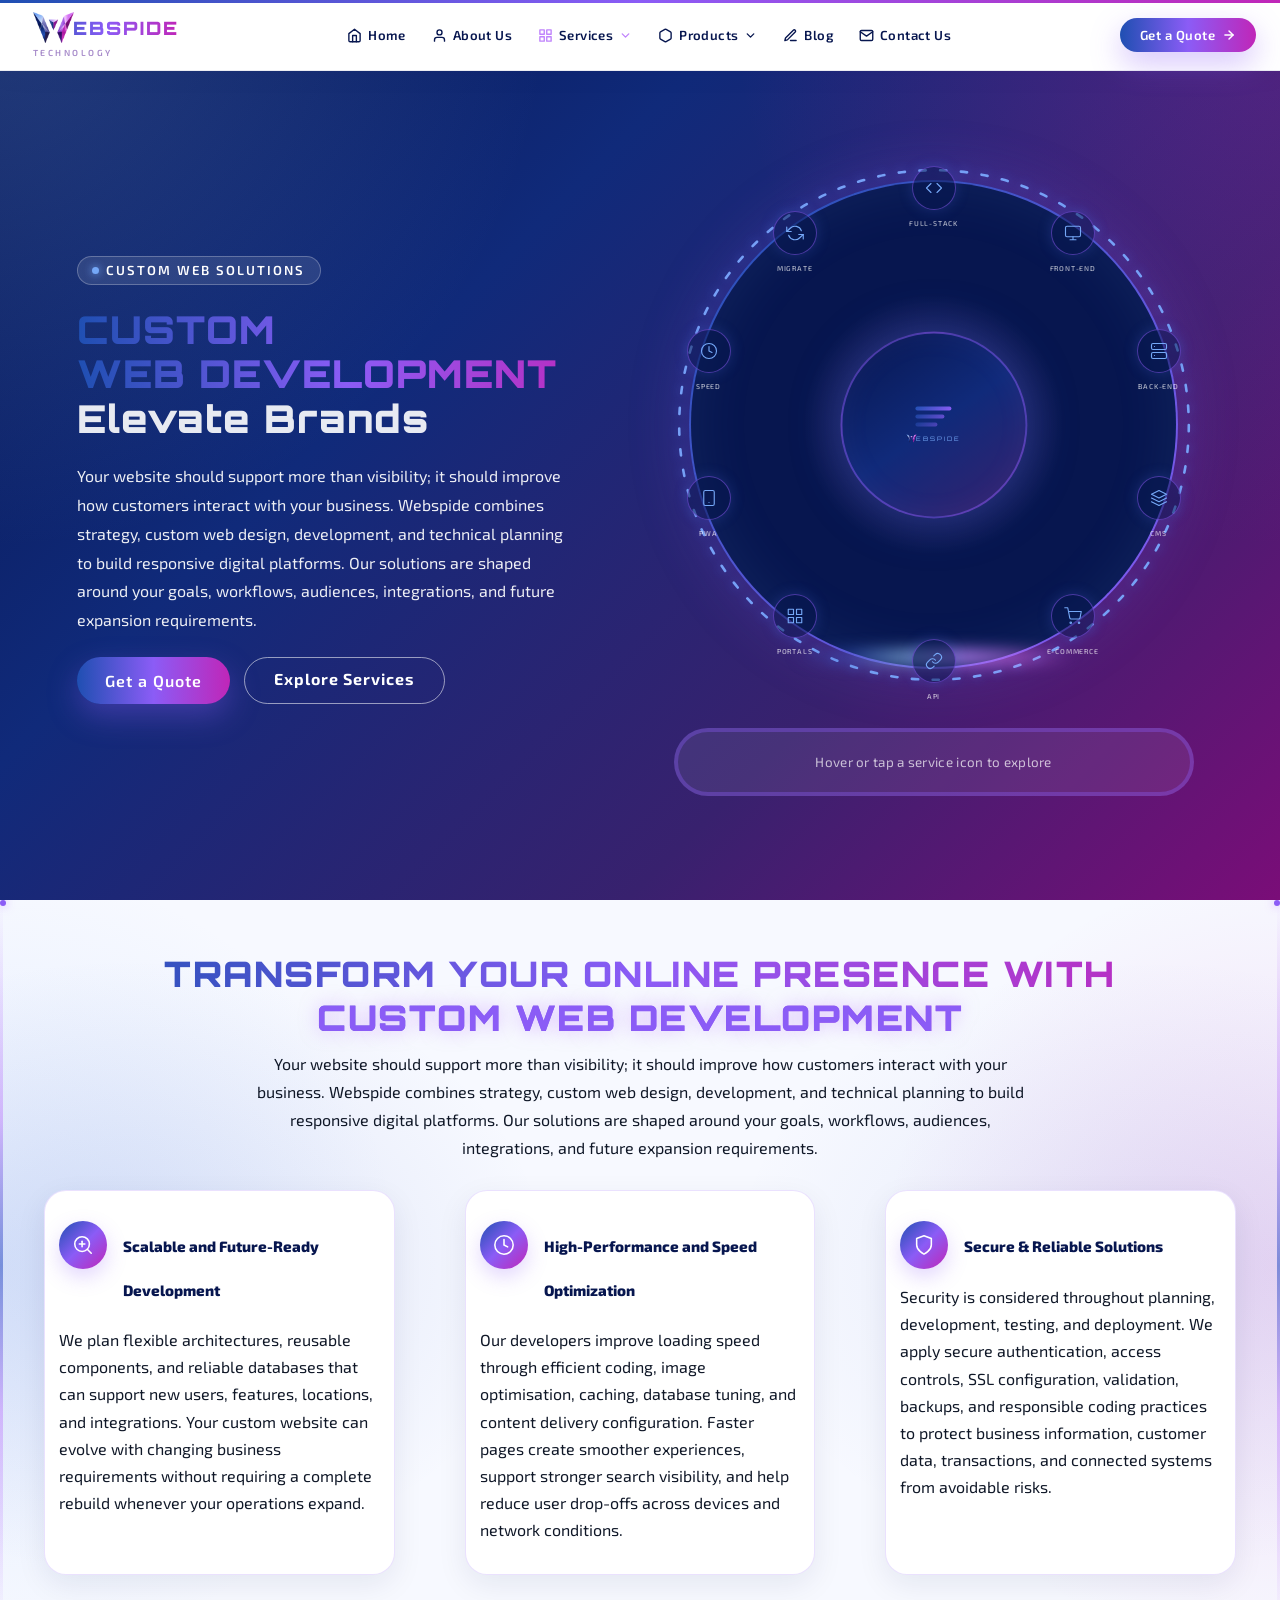
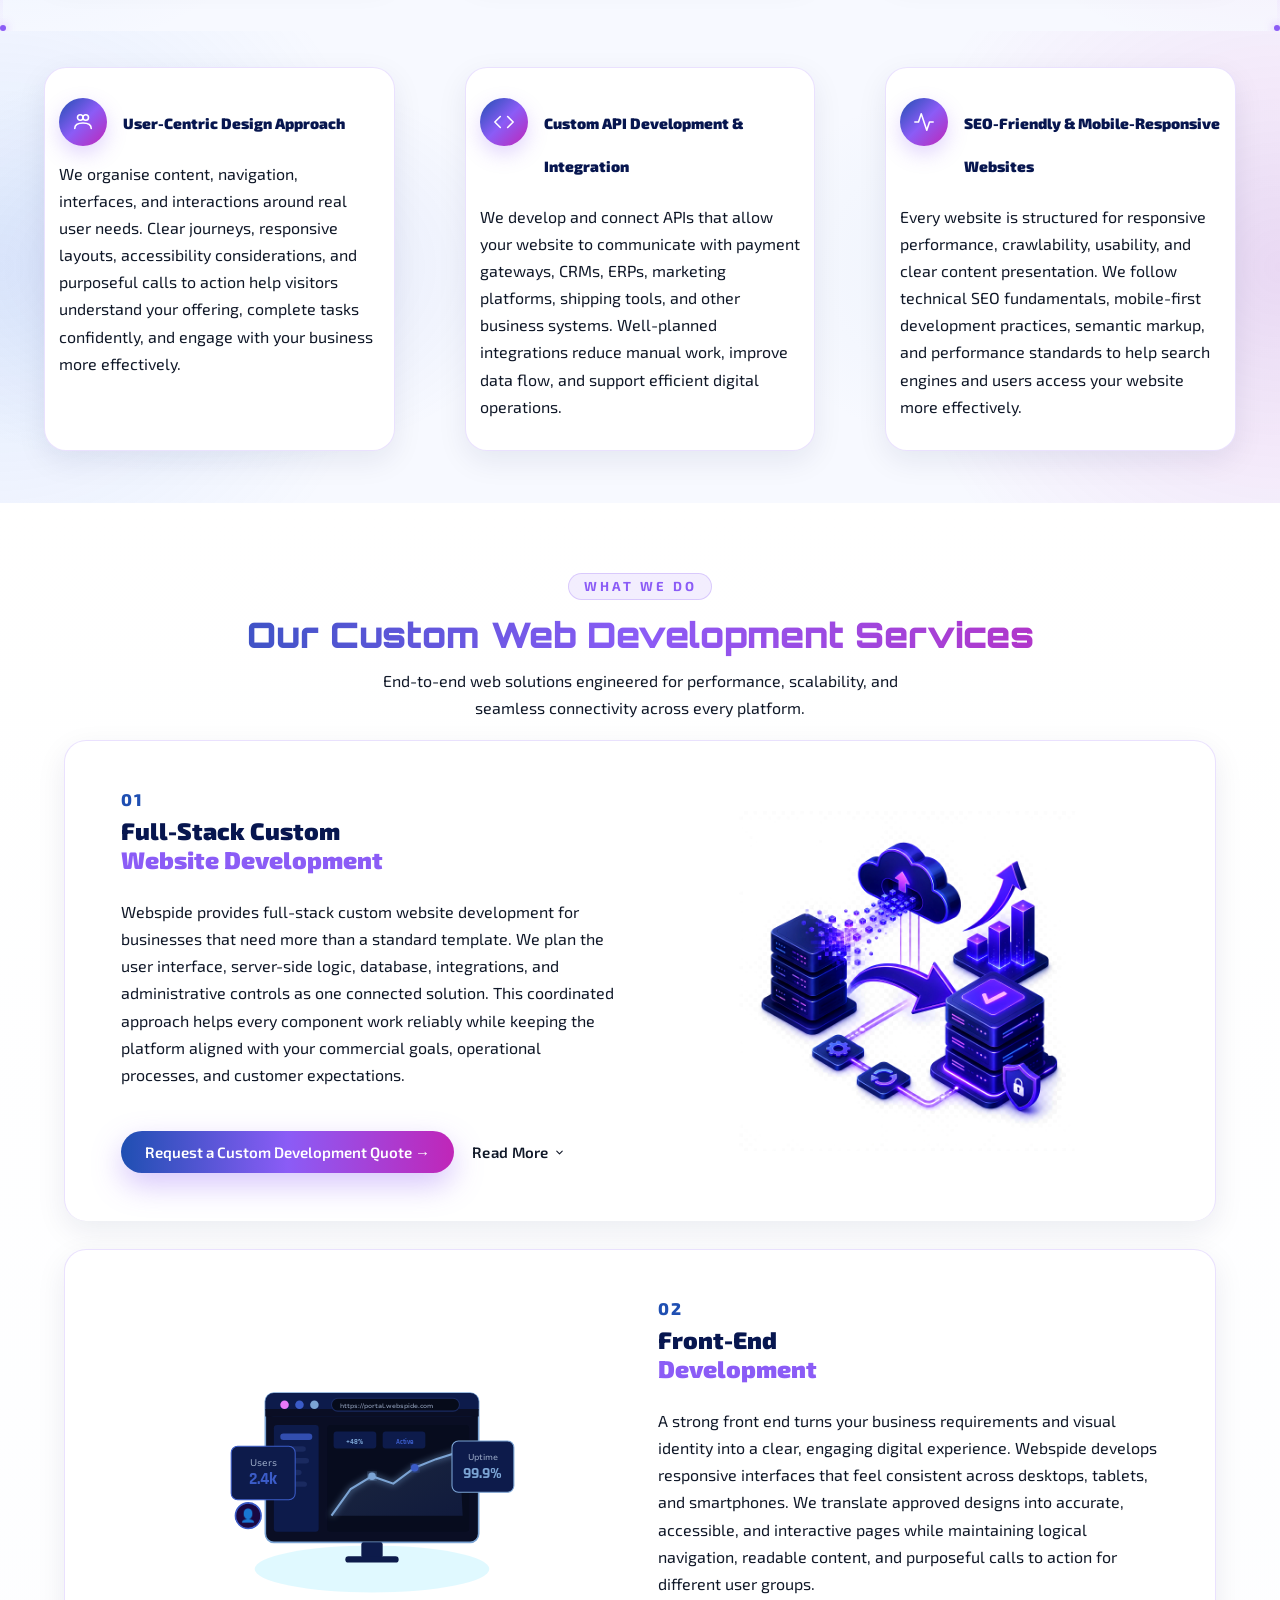
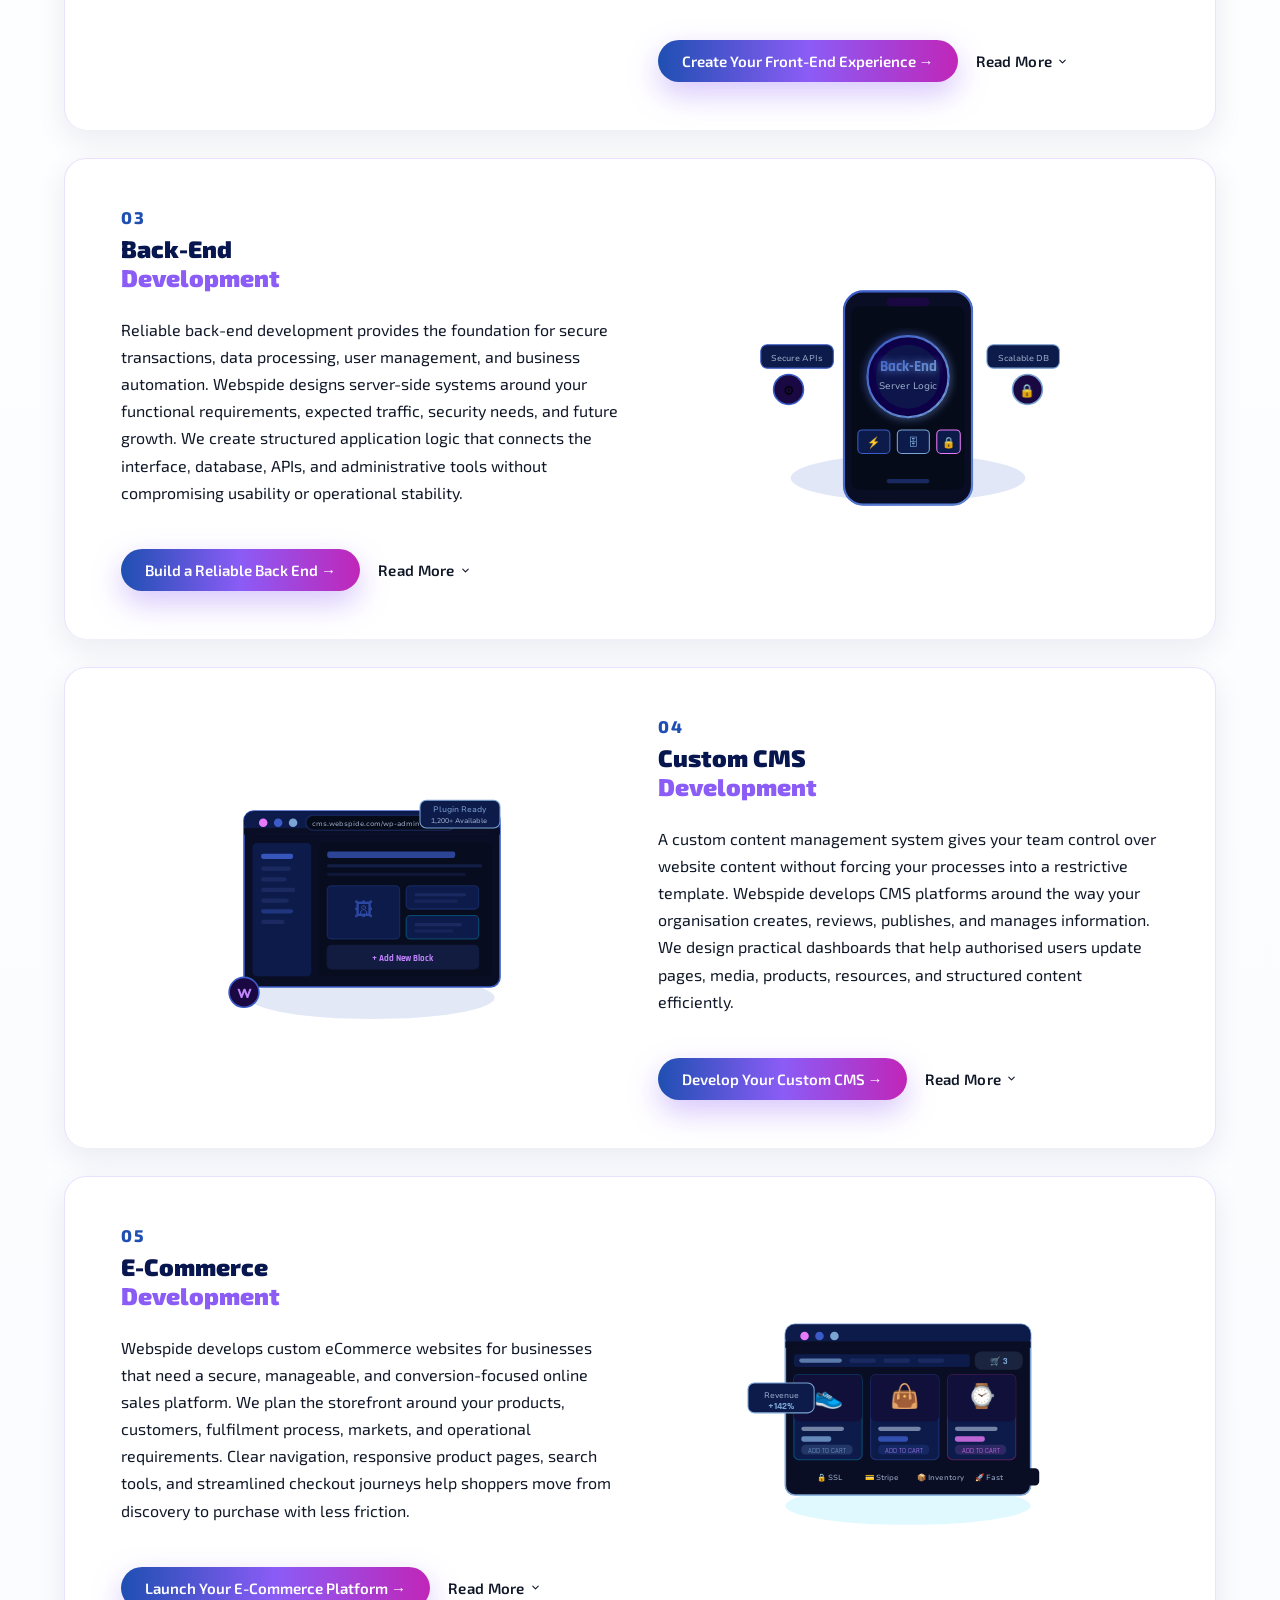
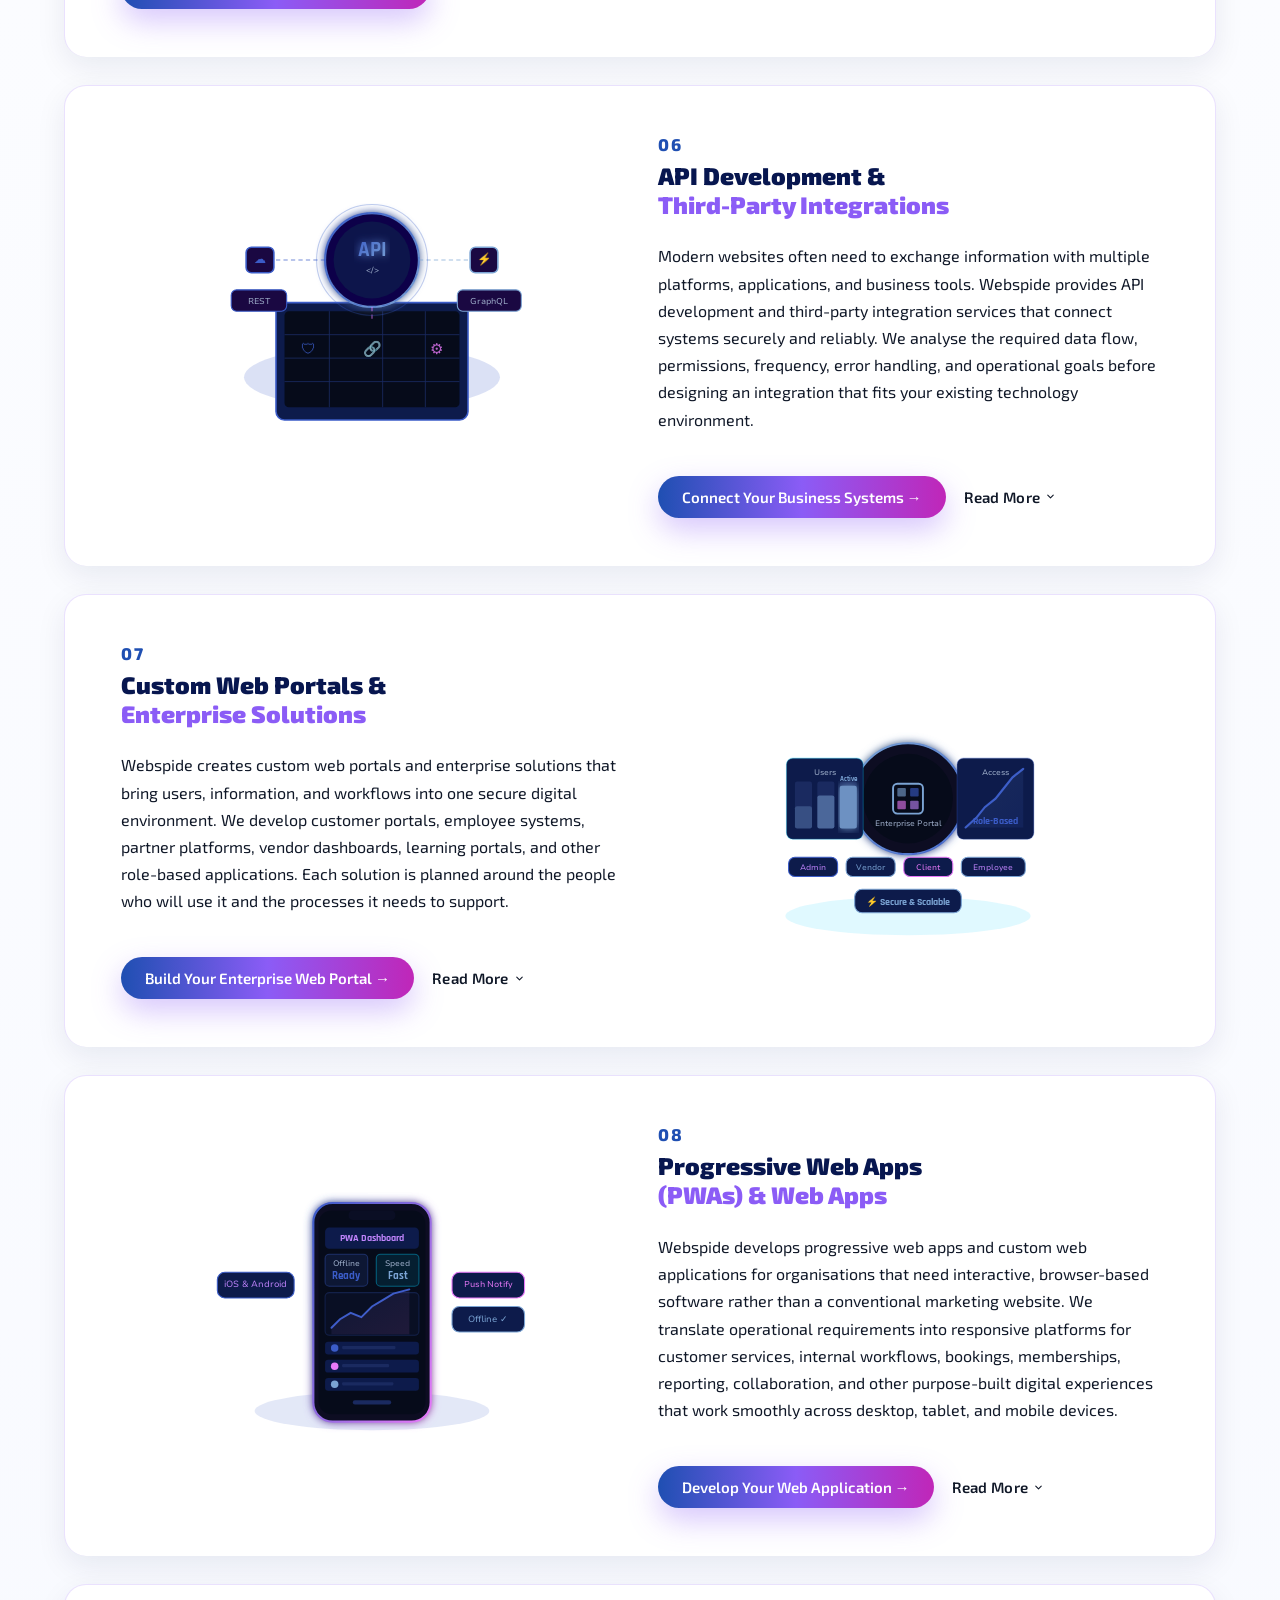
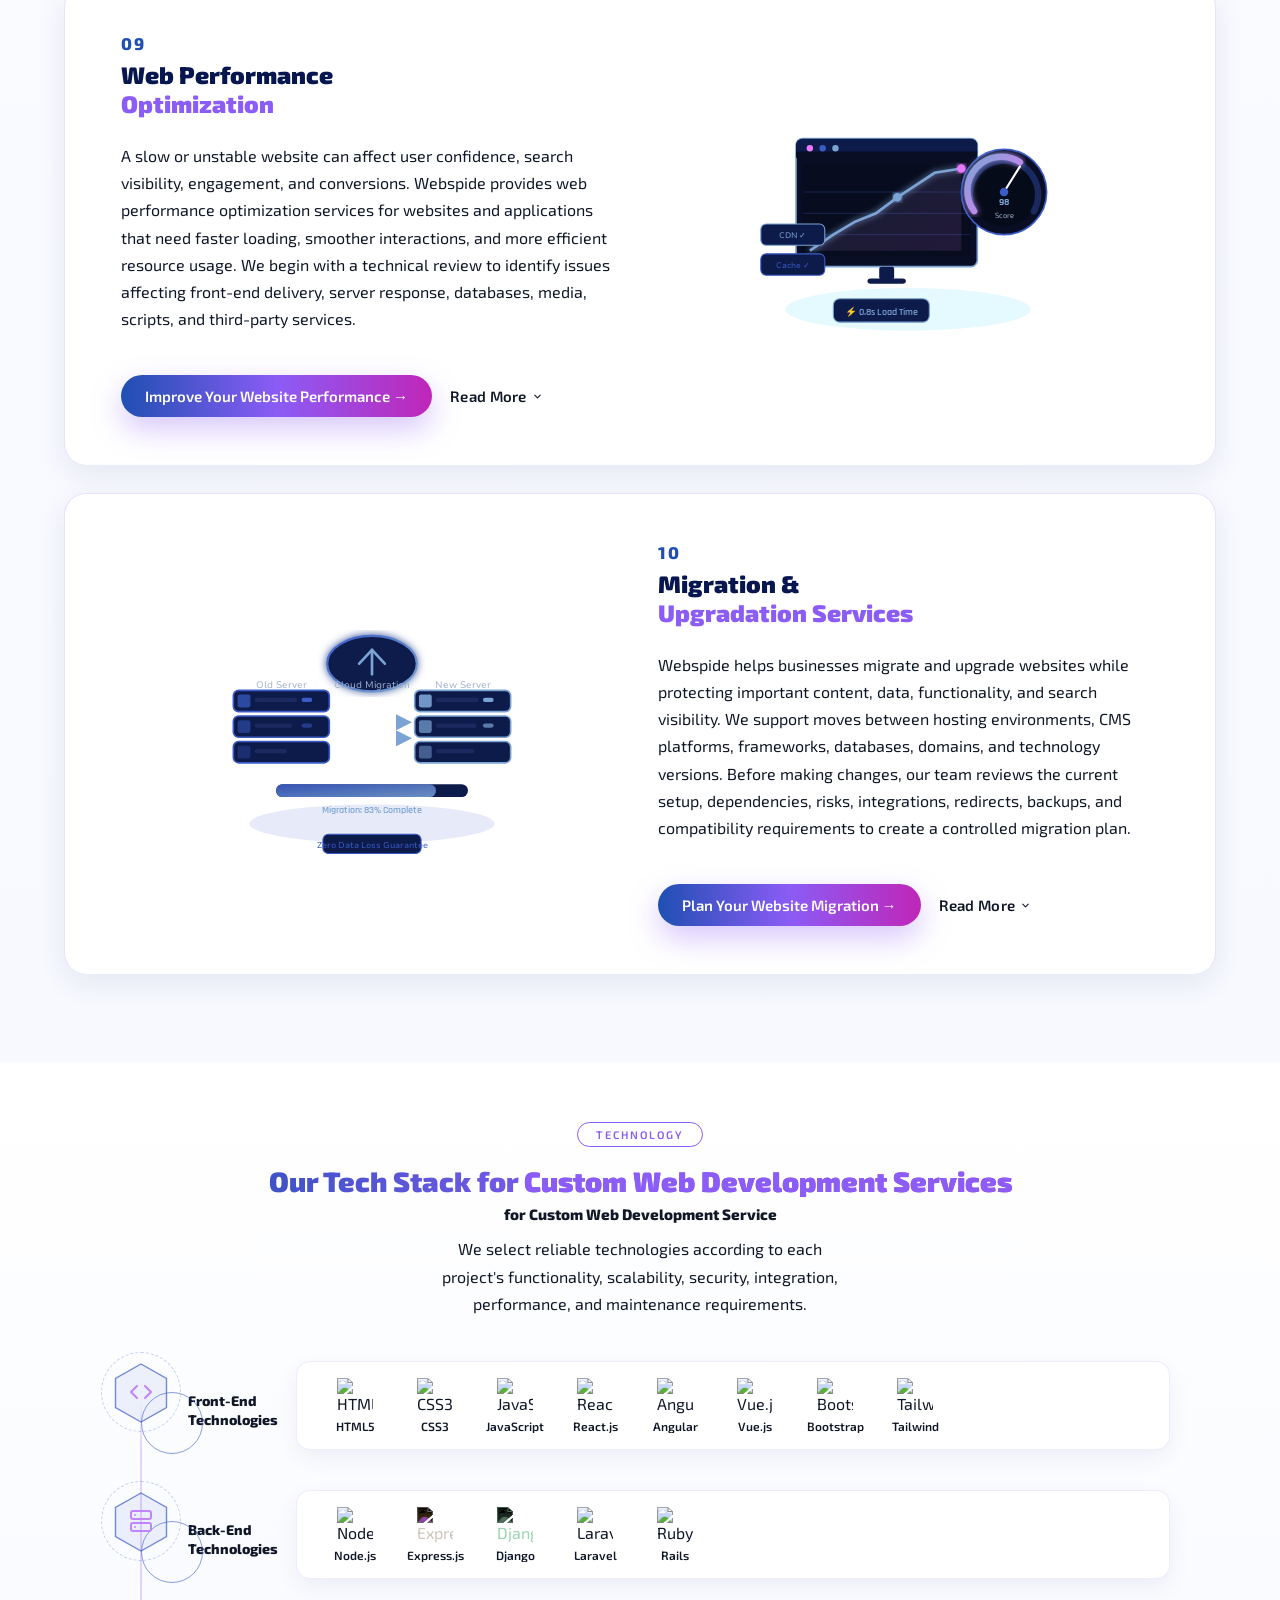
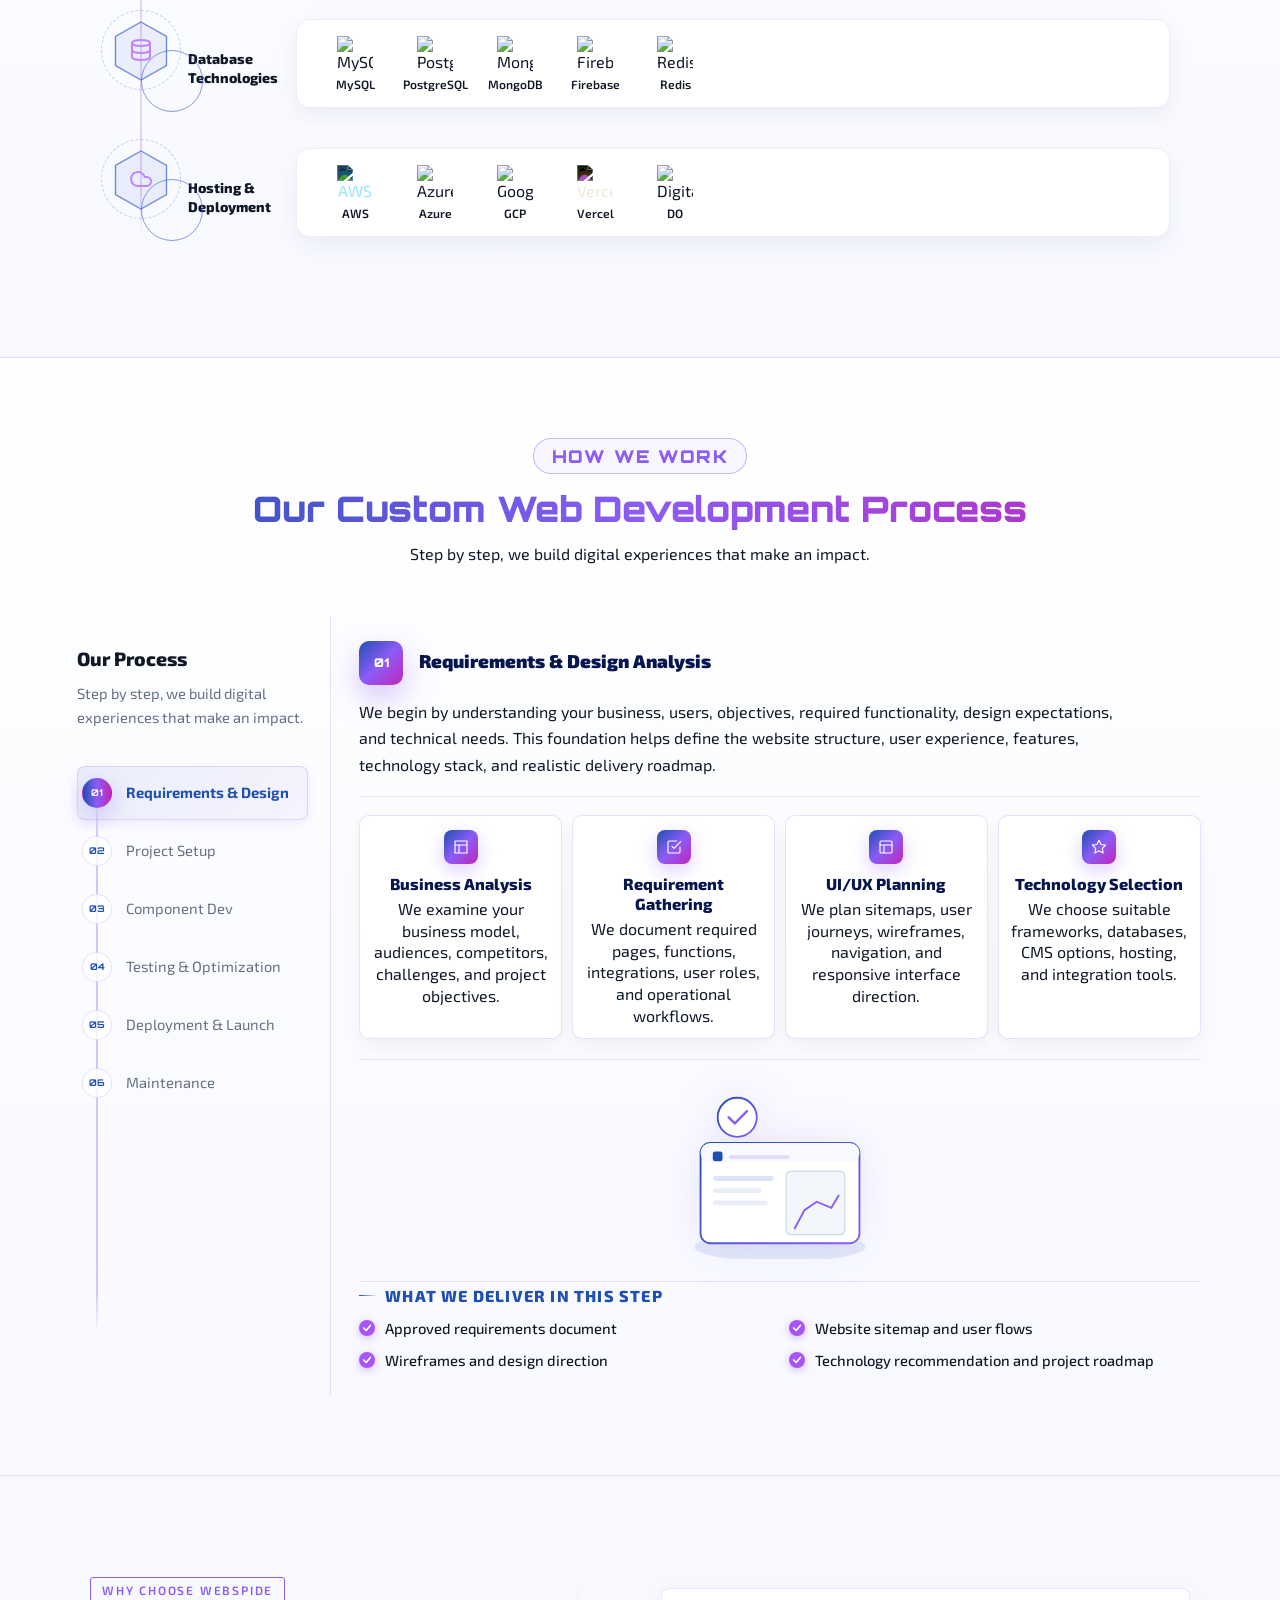
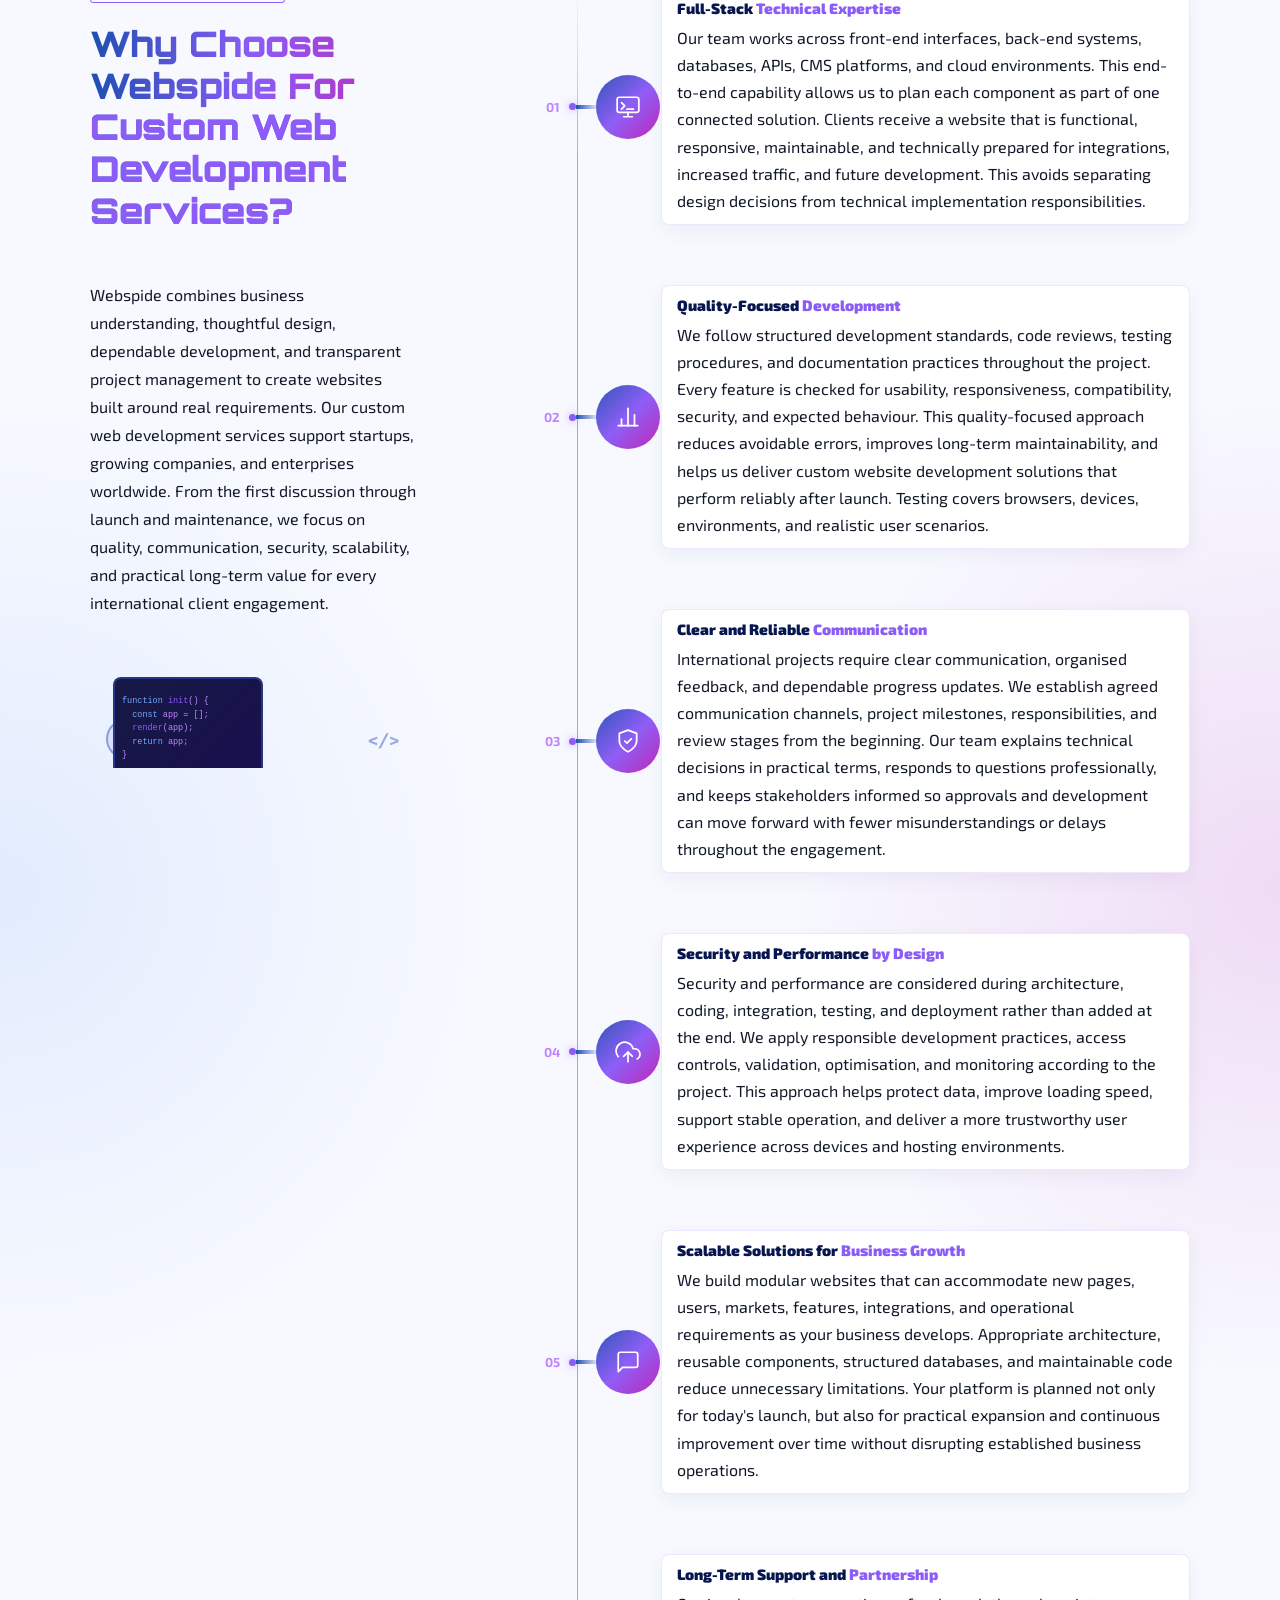
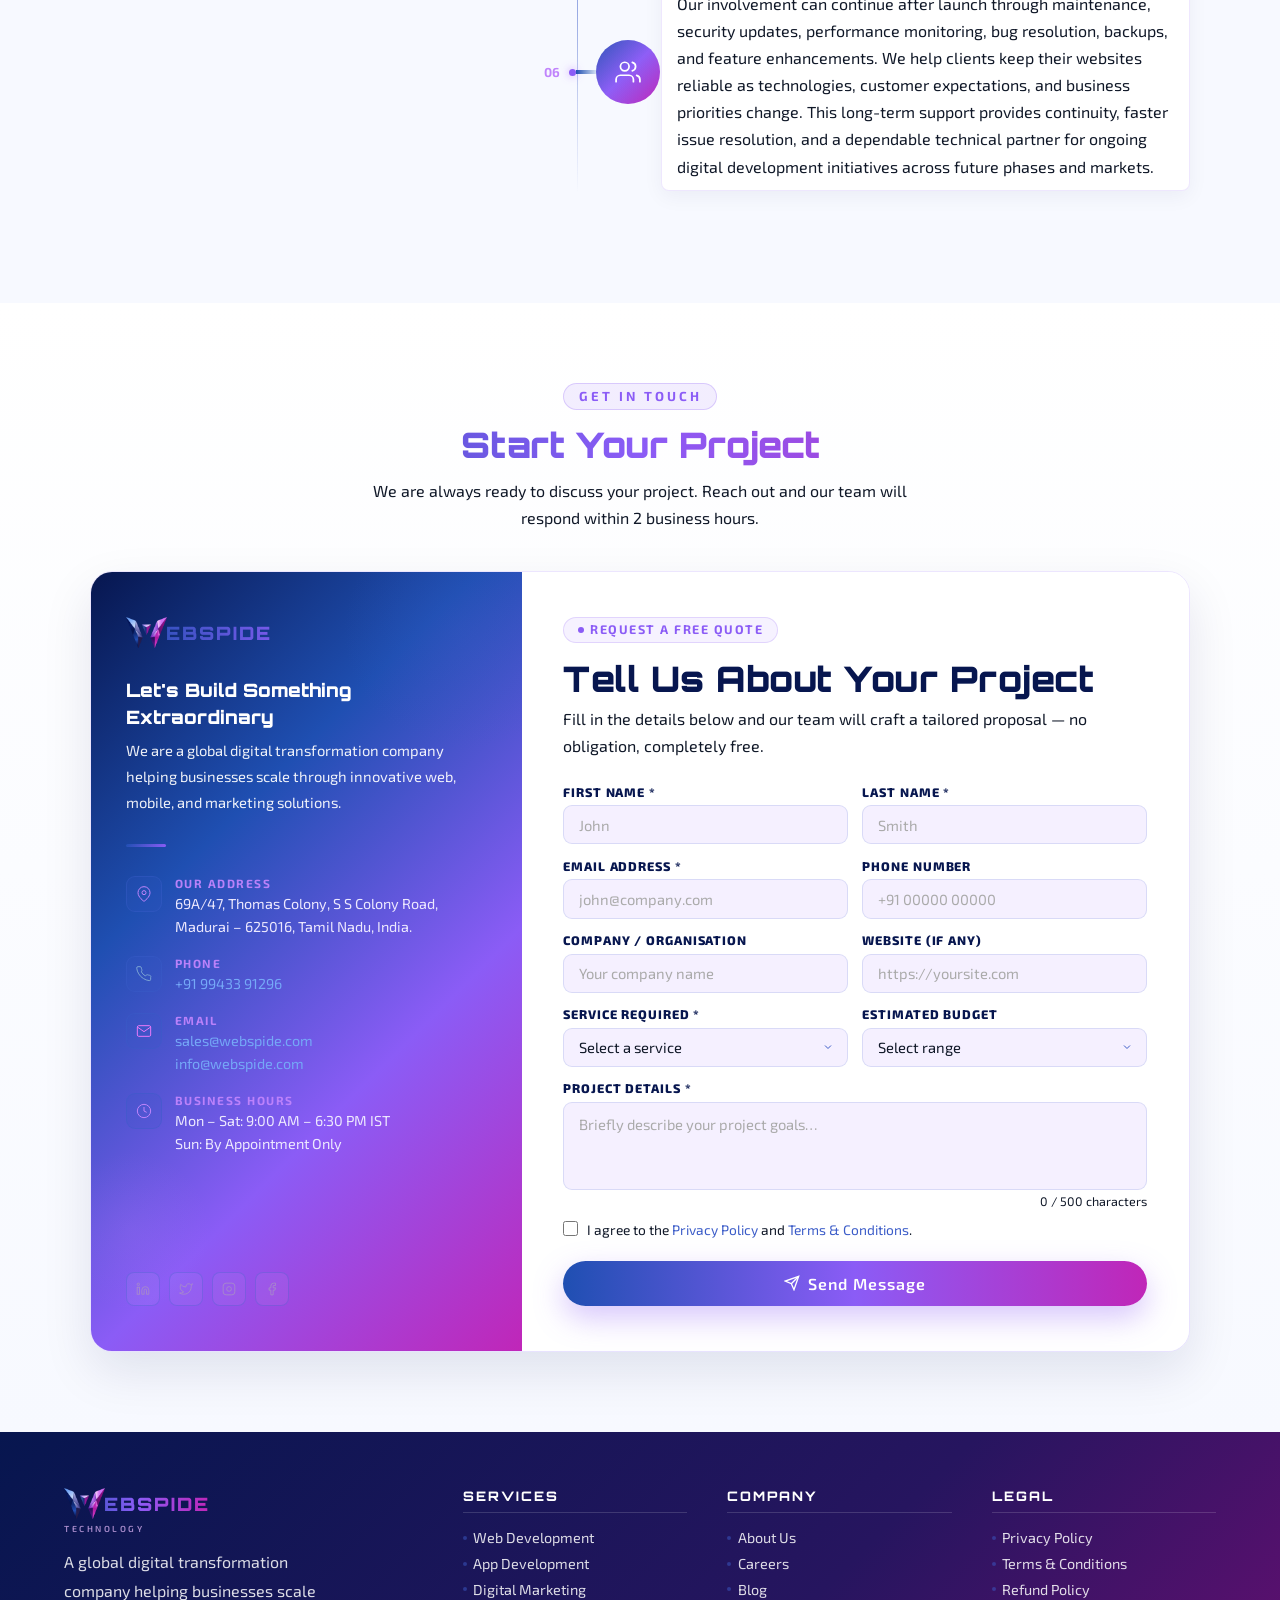
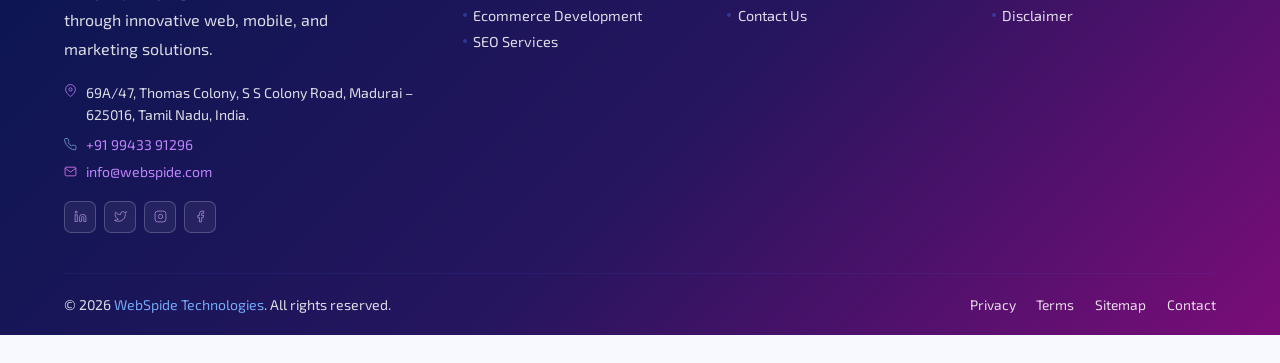
==== commit 7663ef05: "Update index.html" ====
--- a/index.html
+++ b/index.html
@@ -477,10 +477,10 @@
 .badge{display:inline-flex;align-items:center;gap:.45rem;background:rgba(59,92,200,.15);border:1px solid rgba(59,92,200,.45);padding:.35rem .9rem;border-radius:30px;font-size:.82rem;font-weight:600;letter-spacing:2px;color:#c084fc;text-transform:uppercase;width:fit-content}
 .badge::before{content:'';width:7px;height:7px;border-radius:50%;background:#c084fc;box-shadow:0 0 8px #c084fc;animation:pulse 2s infinite}
 @keyframes pulse{0%,100%{opacity:1;transform:scale(1)}50%{opacity:.5;transform:scale(.8)}}
-.hero h1{font-family:'Orbitron',sans-serif;font-size:clamp(1.7rem,3.5vw,3rem);font-weight:900;line-height:1.15;letter-spacing:1px}
+.hero h1{font-family:'Orbitron',sans-serif;font-size:clamp(1.4rem,3vw,2.4rem);font-weight:900;line-height:1.15;letter-spacing:1px}
 .hero h1 .grad{background:linear-gradient(90deg,#fff 0%,#7ba4d4 35%,#c084fc 65%,#e879f9 100%);-webkit-background-clip:text;-webkit-text-fill-color:transparent;display:block}
 .hero h1 .outline{-webkit-text-stroke:1.5px var(--logo-3);-webkit-text-fill-color:transparent;display:block}
-.hero-desc{color:var(--text-muted);font-size:1.08rem;line-height:1.8;max-width:500px}
+.hero-desc{color:var(--text-muted);font-size:1rem;line-height:1.8;max-width:500px}
 .hero-btns{display:flex;gap:.9rem;flex-wrap:wrap}
 .btn-primary{padding:.7rem 1.8rem;border-radius:30px;background:var(--grad-logo-btn);color:#fff;font-weight:700;font-size:1rem;letter-spacing:1px;text-decoration:none;transition:transform .2s,box-shadow .2s;border:none;cursor:pointer;font-family:'Exo 2',sans-serif;display:inline-block;text-align:center}
 .btn-primary:hover{transform:translateY(-3px);box-shadow:0 12px 30px rgba(59,92,200,.5)}
@@ -568,8 +568,8 @@
 .section{position:relative;z-index:1;padding:70px 6%}
 .section-head{text-align:center;margin-bottom:3rem}
 .section-tag{display:inline-block;background:rgba(192,132,252,.1);border:1px solid rgba(192,132,252,.3);color:#c084fc;font-size:.82rem;font-weight:700;letter-spacing:3px;text-transform:uppercase;padding:.28rem .9rem;border-radius:20px;margin-bottom:.9rem}
-.section-title{font-family:'Orbitron',sans-serif;font-size:clamp(1.8rem, 4vw, 2.8rem);font-weight:900;line-height:1.2;background:linear-gradient(90deg,#fff,#7ba4d4 40%,#c084fc 70%,#e879f9);-webkit-background-clip:text;-webkit-text-fill-color:transparent;margin-bottom:.65rem}
-.section-sub{color:#101828;max-width:560px;margin:0 auto;line-height:1.7;font-size:1.02rem}
+.section-title{font-family:'Orbitron',sans-serif;font-size:clamp(1.5rem, 3.5vw, 2.2rem);font-weight:900;line-height:1.2;background:linear-gradient(90deg,#fff,#7ba4d4 40%,#c084fc 70%,#e879f9);-webkit-background-clip:text;-webkit-text-fill-color:transparent;margin-bottom:.65rem}
+.section-sub{color:#101828;max-width:560px;margin:0 auto;line-height:1.7;font-size:1rem}
 
 .banner{width:100%;position:relative;overflow:hidden;padding:52px 44px 56px}
 .banner-1{background:transparent;border-top:1px solid rgba(59,92,200,.2);border-bottom:1px solid rgba(59,92,200,.2)}
@@ -580,9 +580,9 @@
 .b1-corner-dot.tl{top:0;left:0}.b1-corner-dot.tr{top:0;right:0}.b1-corner-dot.bl{bottom:0;left:0}.b1-corner-dot.br{bottom:0;right:0}
 .b1-content{position:relative;z-index:1}
 .b1-header{text-align:center;margin-bottom:28px}
-.b1-title{font-family:'Orbitron',sans-serif;font-size:clamp(1.8rem, 4vw, 2.8rem);font-weight:900;color:#e8e0ff;letter-spacing:1.5px;text-transform:uppercase;line-height:1.25}
+.b1-title{font-family:'Orbitron',sans-serif;font-size:clamp(1.5rem, 3.5vw, 2.2rem);font-weight:900;color:#e8e0ff;letter-spacing:1.5px;text-transform:uppercase;line-height:1.25}
 .b1-title span{color:#c084fc;display:block;text-shadow:0 0 18px rgba(192,132,252,.5)}
-.b1-desc{font-size:15px;color:#101828;line-height:1.75;max-width:780px;margin:10px auto 0}
+.b1-desc{font-size:1rem;color:#101828;line-height:1.75;max-width:780px;margin:10px auto 0}
 .b1-cards{display:grid;grid-template-columns:repeat(3,1fr);gap:70px;position:relative;z-index:1}
 .b1-card{background:linear-gradient(145deg,rgba(33,24,68,.85) 0%,rgba(10,8,35,.95) 100%);border:1px solid rgba(59,92,200,.35);border-radius:40px;padding:30px 14px;position:relative;z-index:1;box-shadow:0 0 28px rgba(59,92,200,.08);transition:border-color .3s,box-shadow .3s,transform .3s;width:100%}
 .b1-card:hover{border-color:rgba(192,132,252,.55);box-shadow:0 8px 36px rgba(59,92,200,.18);transform:translateY(-3px)}
@@ -590,7 +590,7 @@
 .b1-icon{width:48px;height:48px;min-width:48px;border-radius:50%;border:2px solid rgba(59,92,200,.5);background:radial-gradient(circle at 38% 35%,rgba(59,92,200,.3),rgba(20,8,60,.85));display:flex;align-items:center;justify-content:center;flex-shrink:0;box-shadow:0 0 16px rgba(59,92,200,.2)}
 .b1-icon svg{width:22px;height:22px;fill:none;stroke:#c084fc;stroke-width:1.7;stroke-linecap:round;stroke-linejoin:round}
 .b1-card-title{font-family:'Exo 2',sans-serif;font-size:15px;font-weight:800;color:#e8e0ff;line-height:2.9;padding-top:4px}
-.b1-card-desc{font-size:14px;color:#d0d8f0;line-height:1.7}
+.b1-card-desc{font-size:1rem;color:#d0d8f0;line-height:1.7}
 .banner-2{background:transparent;border-bottom:1px solid rgba(59,92,200,.2);padding:36px 44px 52px}
 .banner-2::before{content:'';position:absolute;inset:0;background:radial-gradient(ellipse 50% 80% at 15% 50%,rgba(59,92,200,.12) 0%,transparent 55%),radial-gradient(ellipse 50% 80% at 85% 50%,rgba(123,164,212,.10) 0%,transparent 55%);pointer-events:none;z-index:0}
 .b2-content{position:relative;z-index:1}
@@ -601,7 +601,7 @@
 .b2-icon{width:44px;height:44px;min-width:44px;border:1.5px solid rgba(59,92,200,.45);border-radius:8px;background:rgba(59,92,200,.1);display:flex;align-items:center;justify-content:center;flex-shrink:0}
 .b2-icon svg{width:20px;height:20px;fill:none;stroke:#c084fc;stroke-width:1.8;stroke-linecap:round;stroke-linejoin:round}
 .b2-card-title{font-family:'Exo 2',sans-serif;font-size:15px;font-weight:800;color:#e8e0ff;line-height:2.9;padding-top:4px}
-.b2-card-desc{font-size:14px;color:#d0d8f0;line-height:1.7}
+.b2-card-desc{font-size:1rem;color:#d0d8f0;line-height:1.7}
 
 .services-section{position:relative;z-index:1;padding:0 0 40px;}
 .services-section-head{text-align:center;padding:70px 6% 0;margin-bottom:0;}
@@ -614,9 +614,9 @@
 .service-card:hover::before{opacity:1}
 .card-text{flex:1 1 0;min-width:0;}
 .card-num{font-family:'Exo 2',sans-serif;font-size:17px;font-weight:700;color:var(--purple);letter-spacing:2px;margin-bottom:8px;}
-.card-title{font-family:'Exo 2',sans-serif;font-size:30px;font-weight:900;line-height:1.2;color:#fff;margin-bottom:4px;}
+.card-title{font-family:'Exo 2',sans-serif;font-size:24px;font-weight:900;line-height:1.2;color:#fff;margin-bottom:4px;}
 .card-title span{color:var(--violet)}
-.card-desc{color:#101828;font-size:16px;line-height:1.7;margin-bottom:24px;}
+.card-desc{color:#101828;font-size:1rem;line-height:1.7;margin-bottom:24px;}
 .card-btns{display:flex;align-items:center;gap:18px;flex-wrap:wrap}
 .svc-btn-primary{display:inline-flex;align-items:center;gap:8px;background:var(--grad-logo-btn);color:#fff;border:none;border-radius:6px;padding:11px 22px;font-size:15px;font-weight:700;cursor:pointer;white-space:nowrap;transition:background .2s,box-shadow .2s,transform .15s;text-decoration:none;}
 .svc-btn-primary:hover{background:var(--grad-logo-soft);box-shadow:0 0 20px var(--glow-p);transform:translateY(-1px)}
@@ -630,7 +630,7 @@
   opacity:0;
   overflow:hidden;
   color:#101828;
-  font-size:16px;
+  font-size:1rem;
   line-height:1.7;
   transition:max-height .5s cubic-bezier(.4,0,.2,1),opacity .4s ease,margin-top .4s ease;
 }
@@ -655,10 +655,10 @@
 .ts-header{text-align:center;margin-bottom:44px}
 .ts-badge{display:inline-block;border:1px solid #c084fc;color:#c084fc;font-size:11px;font-weight:600;letter-spacing:2px;text-transform:uppercase;padding:5px 18px;border-radius:20px;margin-bottom:18px;animation:tsBadgePulse 2.5s ease-in-out infinite}
 @keyframes tsBadgePulse{0%,100%{box-shadow:0 0 6px rgba(59,92,200,.3)}50%{box-shadow:0 0 16px rgba(59,92,200,.7)}}
-.ts-header h2{font-size:clamp(22px,4vw,34px);font-weight:900;line-height:1.15;margin-bottom:8px;color:#07164F}
+.ts-header h2{font-size:clamp(18px,3.5vw,28px);font-weight:900;line-height:1.15;margin-bottom:8px;color:#07164F}
 .ts-header h2 span{color:#8B5CF6}
-.ts-header h3{font-size:clamp(14px,2vw,17px);font-weight:700;color:#1F4FB2;margin-bottom:12px}
-.ts-header p{font-size:15px;color:#101828;max-width:420px;margin:0 auto;line-height:1.7}
+.ts-header h3{font-size:clamp(13px,1.8vw,15px);font-weight:700;color:#1F4FB2;margin-bottom:12px}
+.ts-header p{font-size:1rem;color:#101828;max-width:420px;margin:0 auto;line-height:1.7}
 .ts-timeline{position:relative;display:flex;flex-direction:column;gap:0}
 .ts-timeline::before{content:'';position:absolute;left:30px;top:40px;bottom:40px;width:2px;background:linear-gradient(to bottom,transparent,#c084fc 10%,#c084fc 90%,transparent);opacity:.35;z-index:0}
 .ts-row{display:flex;align-items:flex-start;gap:8px;position:relative;margin-bottom:40px}
@@ -691,17 +691,17 @@
 .cta-inner{position:relative;display:flex;gap:2.5rem;align-items:center}
 .cta-img{width:240px;height:168px;border-radius:12px;object-fit:cover;flex-shrink:0;filter:brightness(.8) saturate(1.3);border:1px solid rgba(59,92,200,.4)}
 .cta-text{text-align:left;flex:1}
-.cta-section h2{font-family:'Orbitron',sans-serif;font-size:clamp(1.1rem,2.2vw,1.7rem);font-weight:900;margin-bottom:.9rem;background:linear-gradient(90deg,#fff,#7ba4d4,#c084fc);-webkit-background-clip:text;-webkit-text-fill-color:transparent}
-.cta-section p{color:rgba(255,255,255,.92);margin-bottom:1.5rem;font-size:1.05rem;line-height:1.7}
+.cta-section h2{font-family:'Orbitron',sans-serif;font-size:clamp(0.95rem,1.8vw,1.35rem);font-weight:900;margin-bottom:.9rem;background:linear-gradient(90deg,#fff,#7ba4d4,#c084fc);-webkit-background-clip:text;-webkit-text-fill-color:transparent}
+.cta-section p{color:rgba(255,255,255,.92);margin-bottom:1.5rem;font-size:1rem;line-height:1.7}
 .cta-btns{display:flex;gap:.9rem;flex-wrap:wrap}
 
 .sections{width:100%;max-width:3000px;margin:0 auto;display:flex;align-items:flex-start;justify-content:center;gap:6px;position:relative;overflow:visible;padding:82px 20px}
 .left{flex:1;padding:0 74px 0 70px;display:flex;flex-direction:column;justify-content:flex-start;position:sticky;top:var(--nav-h);align-self:flex-start;z-index:1;max-height:calc(100vh - 90px);overflow:hidden}
 .villan-badge{display:inline-block;border:1px solid rgba(59,92,200,.6);color:#c084fc;font-size:12px;font-weight:600;letter-spacing:1.8px;text-transform:uppercase;padding:5px 11px;border-radius:3px;margin-bottom:20px;width:fit-content}
-.left-title{font-family:'Orbitron',sans-serif;font-size:clamp(1.8rem, 4vw, 2.8rem);font-weight:900;color:#e8e0ff;line-height:1.18;margin-bottom:14px}
+.left-title{font-family:'Orbitron',sans-serif;font-size:clamp(1.5rem, 3.5vw, 2.2rem);font-weight:900;color:#e8e0ff;line-height:1.18;margin-bottom:14px}
 .left-title .purple{color:var(--logo-3)}
 .title-underline{width:40px;height:3px;background:var(--grad-logo-border);margin:16px 0 20px;border-radius:2px}
-.left-desc{font-size:17px;color:#101828;line-height:1.75;margin-bottom:28px}
+.left-desc{font-size:1rem;color:#101828;line-height:1.75;margin-bottom:28px}
 .illustration{margin-top:auto;position:relative;height:150px;flex-shrink:0}
 .laptop{position:absolute;bottom:0;left:30%;transform:translateX(-50%);width:190px}
 .laptop-screen{width:150px;height:104px;background:linear-gradient(135deg,#0f0d2f,#1a1050);border:2px solid rgba(59,92,200,.5);border-radius:8px 8px 0 0;margin:0 auto;position:relative;overflow:hidden;display:flex;align-items:center;justify-content:center}
@@ -727,9 +727,9 @@
 .feature-row:hover .icon-circle{border-color:rgba(192,132,252,.8);box-shadow:0 0 22px rgba(59,92,200,.4)}
 .feature-content{flex:1;padding:10px 15px;background:linear-gradient(135deg,rgba(255,255,255,.03),rgba(59,92,200,.05));border:1px solid rgba(59,92,200,.18);border-radius:8px;margin-left:1px;transition:border-color .3s,background .3s}
 .feature-row:hover .feature-content{border-color:rgba(59,92,200,.4);background:linear-gradient(135deg,rgba(255,255,255,.04),rgba(59,92,200,.09))}
-.feature-title{font-family:'Exo 2',sans-serif;font-size:clamp(15px,1.4vw,17px);font-weight:900;color:#07164F;margin-bottom:5px;line-height:1.3}
+.feature-title{font-family:'Exo 2',sans-serif;font-size:clamp(14px,1.2vw,15px);font-weight:900;color:#07164F;margin-bottom:5px;line-height:1.3}
 .feature-title .accent{color:#8B5CF6}
-.feature-desc{font-size:16px;color:#101828;line-height:1.7}
+.feature-desc{font-size:1rem;color:#101828;line-height:1.7}
 
 .how-we-work{position:relative;z-index:1;padding:80px 4%;background:var(--ws-hero-gradient);border-top:1px solid var(--card-border);border-bottom:1px solid var(--card-border);}
 .how-we-work::before{content:'';position:absolute;inset:0;pointer-events:none;background:radial-gradient(ellipse 60% 50% at 20% 50%,rgba(117,168,247,.12) 0%,transparent 60%),radial-gradient(ellipse 50% 60% at 80% 50%,rgba(192,38,184,.1) 0%,transparent 60%);}
@@ -908,8 +908,8 @@
 .con-right{background:#fff;padding:2.8rem 2.6rem;display:flex;flex-direction:column}
 .form-badge{display:inline-flex;align-items:center;gap:.4rem;background:rgba(59,92,200,.08);border:1px solid rgba(59,92,200,.22);padding:.28rem .85rem;border-radius:20px;font-size:.78rem;font-weight:700;letter-spacing:1.5px;text-transform:uppercase;color:var(--logo-1);width:fit-content;margin-bottom:.85rem}
 .form-dot{width:6px;height:6px;border-radius:50%;background:var(--logo-2);animation:pulse 2s infinite}
-.form-title{font-family:'Orbitron',sans-serif;font-size:clamp(1.8rem, 4vw, 2.8rem);font-weight:900;color:#07164F!important;margin-bottom:.3rem;letter-spacing:.5px}
-.form-sub{font-size:.92rem;color:#101828;line-height:1.65;margin-bottom:1.6rem}
+.form-title{font-family:'Orbitron',sans-serif;font-size:clamp(1.5rem, 3.5vw, 2.2rem);font-weight:900;color:#07164F!important;margin-bottom:.3rem;letter-spacing:.5px}
+.form-sub{font-size:1rem;color:#101828;line-height:1.65;margin-bottom:1.6rem}
 .frow{display:grid;grid-template-columns:1fr 1fr;gap:.9rem;margin-bottom:.9rem}
 .fgroup{display:flex;flex-direction:column;gap:.35rem}
 .fgroup.full{margin-bottom:.9rem}
@@ -934,7 +934,7 @@
 .success-ring{width:64px;height:64px;border-radius:50%;background:rgba(59,92,200,.09);border:2px solid #3b5cc8;display:flex;align-items:center;justify-content:center}
 .success-ring svg{width:32px;height:32px}
 .success-state h4{font-family:'Orbitron',sans-serif;font-size:1.08rem;font-weight:900;color:#07164F!important}
-.success-state p{font-size:.92rem;color:#101828;line-height:1.65;max-width:290px}
+.success-state p{font-size:1rem;color:#101828;line-height:1.65;max-width:290px}
 
 .site-footer{position:relative;z-index:1;background:rgba(6,5,26,.97);border-top:1px solid rgba(59,92,200,.2);padding:0 5%;margin-top:70px}
 .footer-top{display:grid;grid-template-columns:1.6fr 1fr 1fr 1fr;gap:2.5rem;padding:3.5rem 0 2.5rem;border-bottom:1px solid rgba(59,92,200,.12)}
@@ -942,7 +942,7 @@
 .ft-logo{display:flex;align-items:center;gap:.55rem}
 .ft-logo-text{font-family:'Orbitron',sans-serif;font-size:1.15rem;font-weight:900;background:var(--grad-logo);-webkit-background-clip:text;-webkit-text-fill-color:transparent;letter-spacing:2px;display:inline-flex;align-items:center}
 .ft-logo-text .w-logo{height:1.35rem;width:auto;margin-right:-1px;vertical-align:middle;object-fit:contain;display:inline-block}
-.ft-desc{font-size:.92rem;color:rgba(255,255,255,.85);line-height:1.8;max-width:270px}
+.ft-desc{font-size:1rem;color:rgba(255,255,255,.85);line-height:1.8;max-width:270px}
 .ft-contact{display:flex;flex-direction:column;gap:.6rem;margin-top:.25rem}
 .ft-contact-item{display:flex;align-items:flex-start;gap:.55rem}
 .ft-contact-item svg{width:13px;height:13px;flex-shrink:0;margin-top:2px}
@@ -980,7 +980,7 @@
   .mega-dropdown{width:95vw}
   .ts-row-label{width:90px}
   .service-card{padding:50px 40px;gap:40px}
-  .card-title{font-size:26px}
+  .card-title{font-size:21px}
 }
 @media(max-width:900px){
   :root{--nav-h:65px}
@@ -1068,7 +1068,7 @@
   .footer-bottom{flex-direction:column;align-items:flex-start;gap:.7rem}
   .fb-legal{gap:.9rem}
   .service-card{padding:36px 16px}
-  .card-title{font-size:22px}
+  .card-title{font-size:18px}
   .card-num{font-size:13px}
   .illus-wrap{max-width:240px}
 }
@@ -1590,7 +1590,7 @@
 }
 
 .hww-sub-top {
-  font-size: 0.92rem;
+  font-size: 1rem;
   color: var(--ws-text-dark) !important;
   max-width: 720px;
   margin: 0 auto;
@@ -1644,7 +1644,7 @@
 }
 
 .hww-card-left-desc {
-  font-size: 0.92rem;
+  font-size: 1rem;
   color: var(--ws-text-muted) !important;
   line-height: 1.55;
 }
@@ -1778,7 +1778,7 @@
 }
 
 .hww-row-desc p {
-  font-size: 0.92rem;
+  font-size: 1rem;
   color: var(--ws-text-main) !important;
   line-height: 1.65;
   max-width: 92%;
@@ -1837,7 +1837,7 @@
 
 .hww-sub-title {
   font-family: 'Exo 2', sans-serif;
-  font-size: 0.92rem;
+  font-size: 1rem;
   font-weight: 800;
   color: var(--ws-text-dark) !important;
   margin-bottom: 4px;
@@ -1845,7 +1845,7 @@
 }
 
 .hww-sub-desc {
-  font-size: 0.92rem;
+  font-size: 1rem;
   color: var(--ws-text-muted) !important;
   line-height: 1.35;
 }
@@ -1878,7 +1878,7 @@
 }
 
 .hww-del-label {
-  font-size: 0.92rem;
+  font-size: 1rem;
   font-weight: 800;
   letter-spacing: 1.2px;
   text-transform: uppercase;
@@ -1906,7 +1906,7 @@
   display: flex;
   align-items: flex-start;
   gap: 10px;
-  font-size: 0.92rem;
+  font-size: 1rem;
   color: var(--ws-text-main) !important;
   line-height: 1.4;
 }
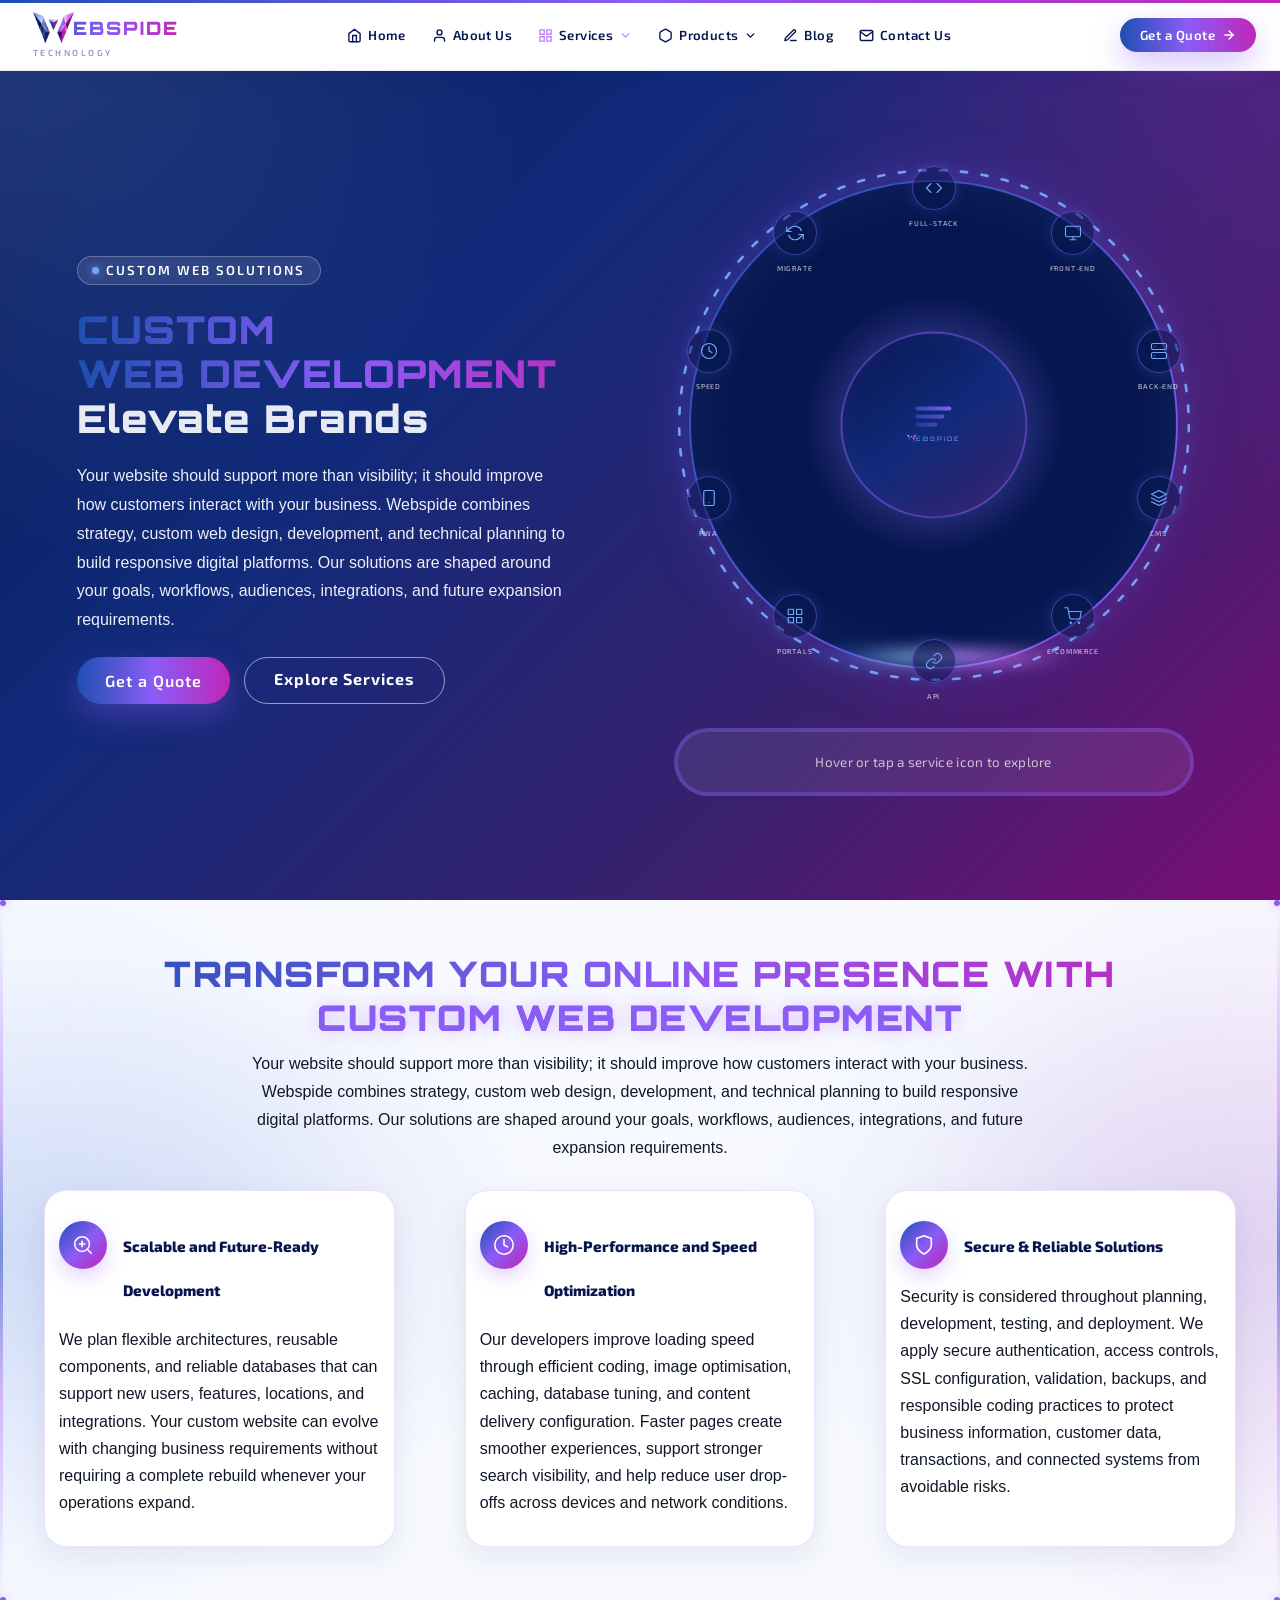
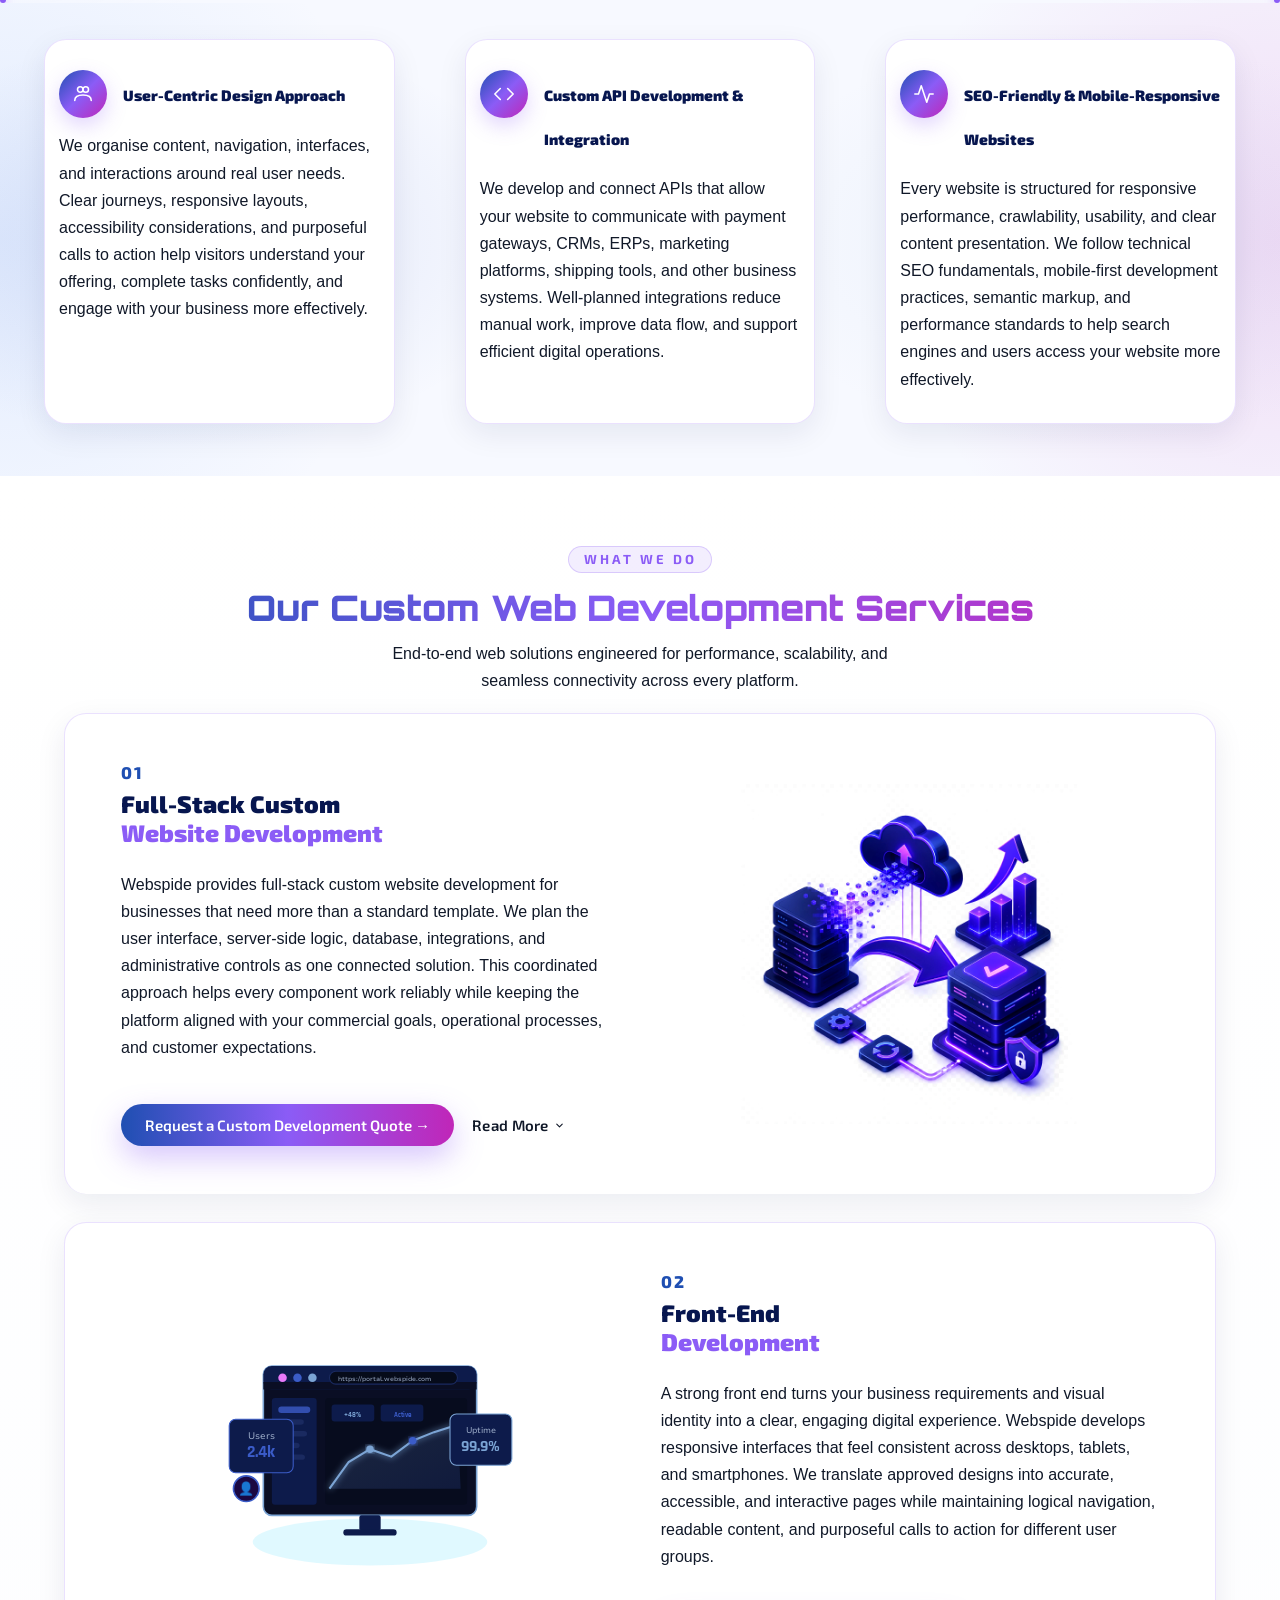
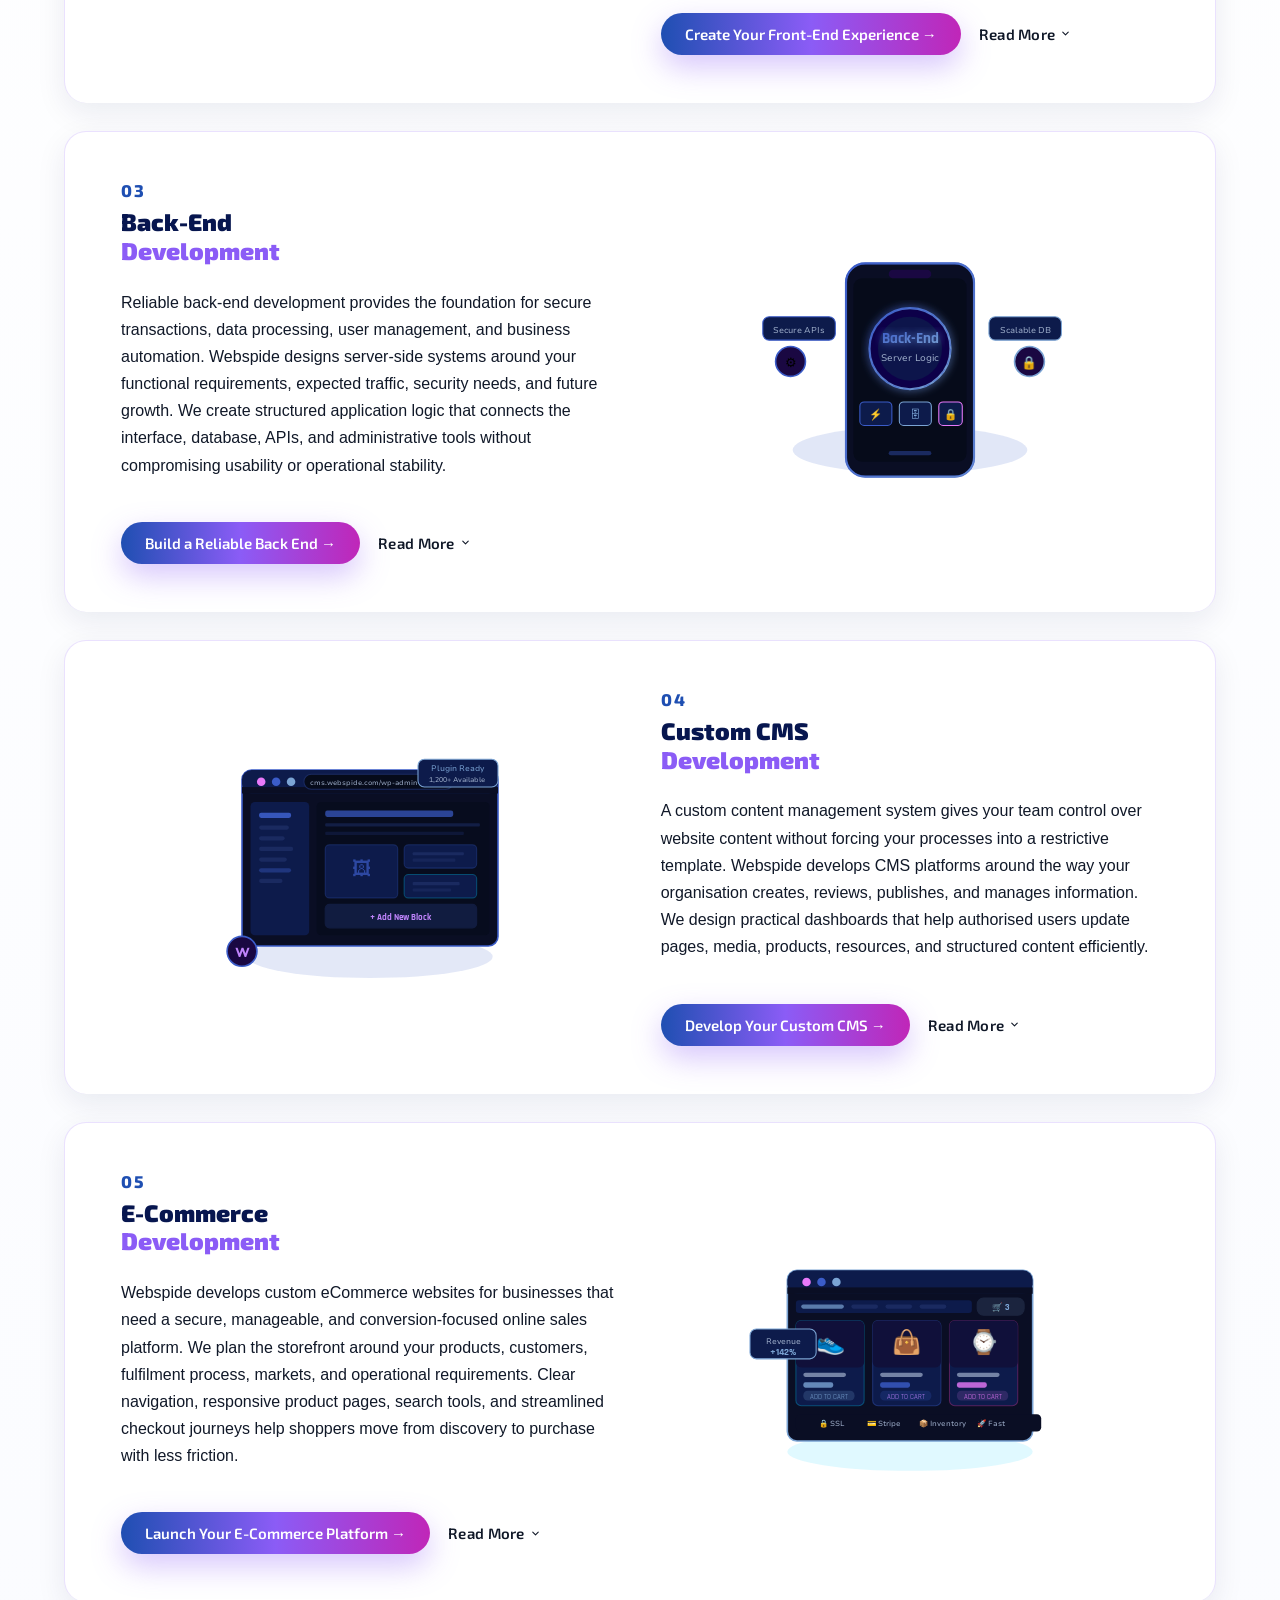
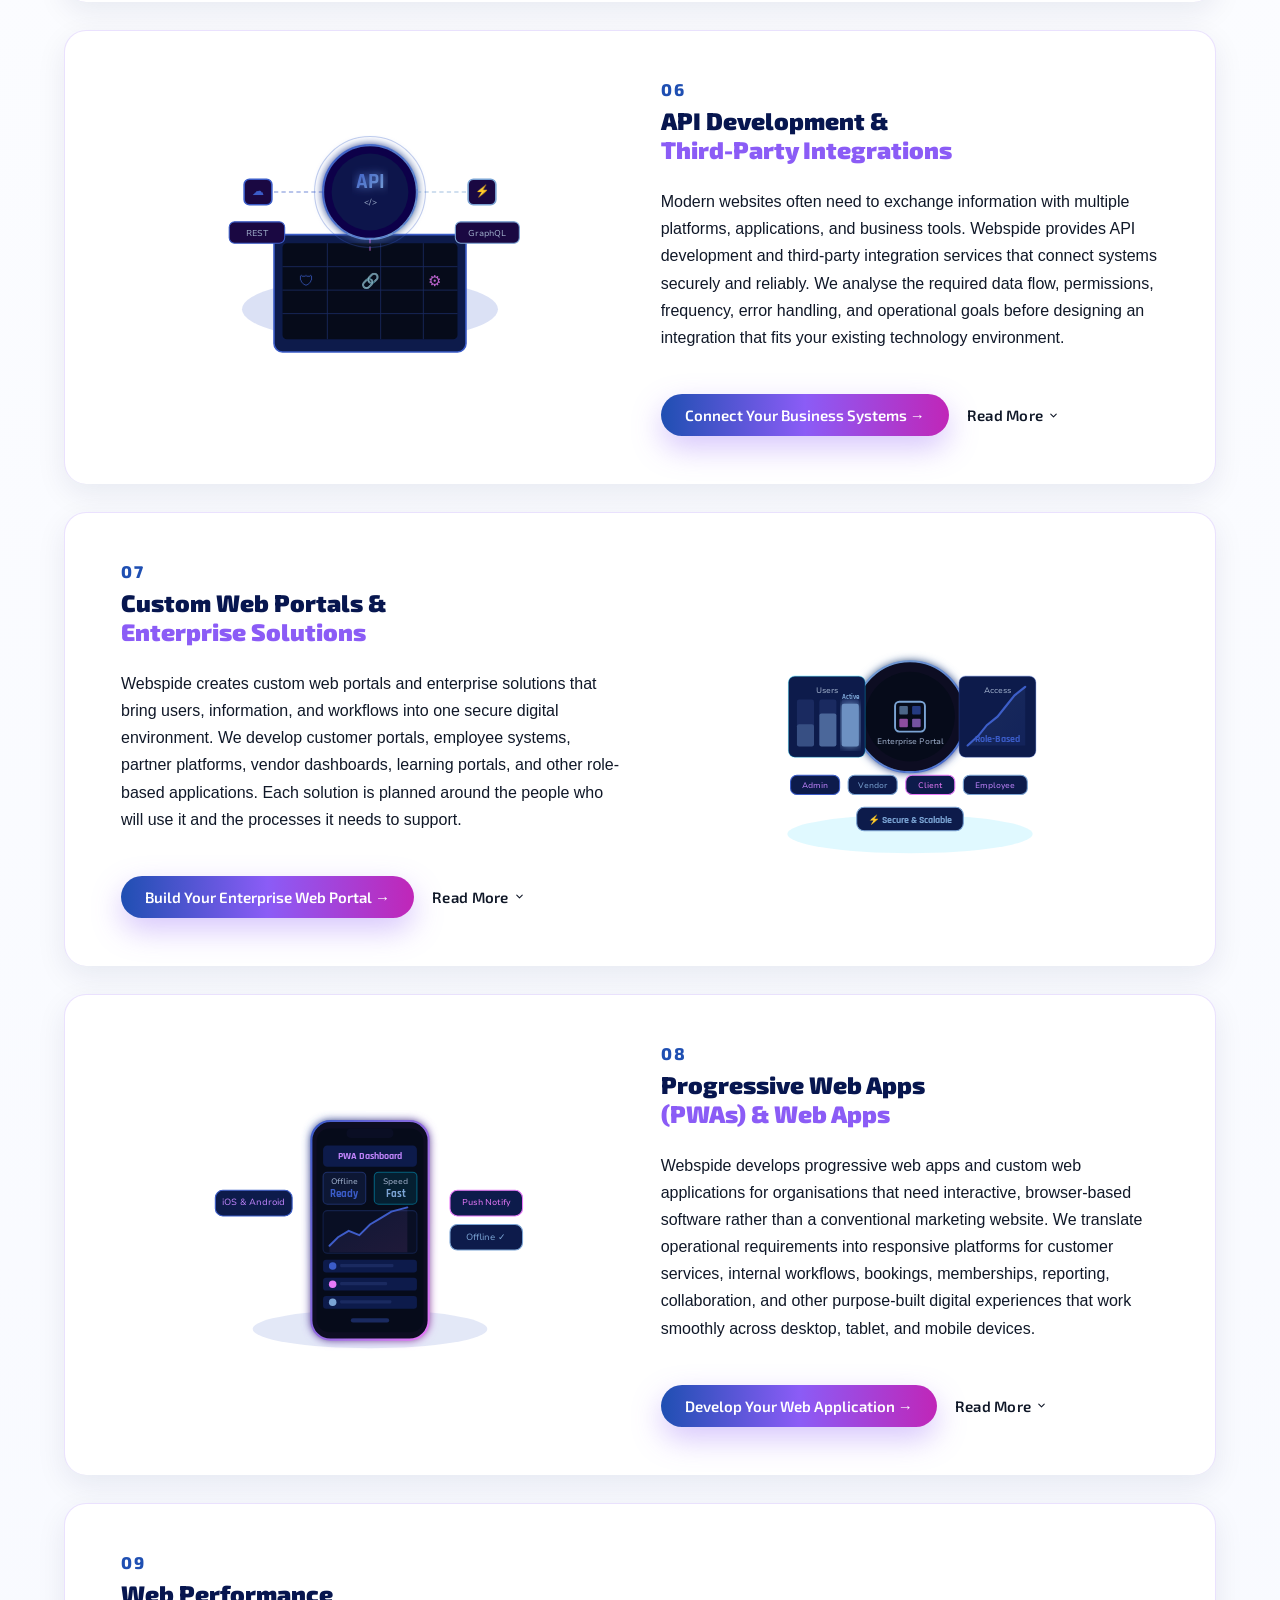
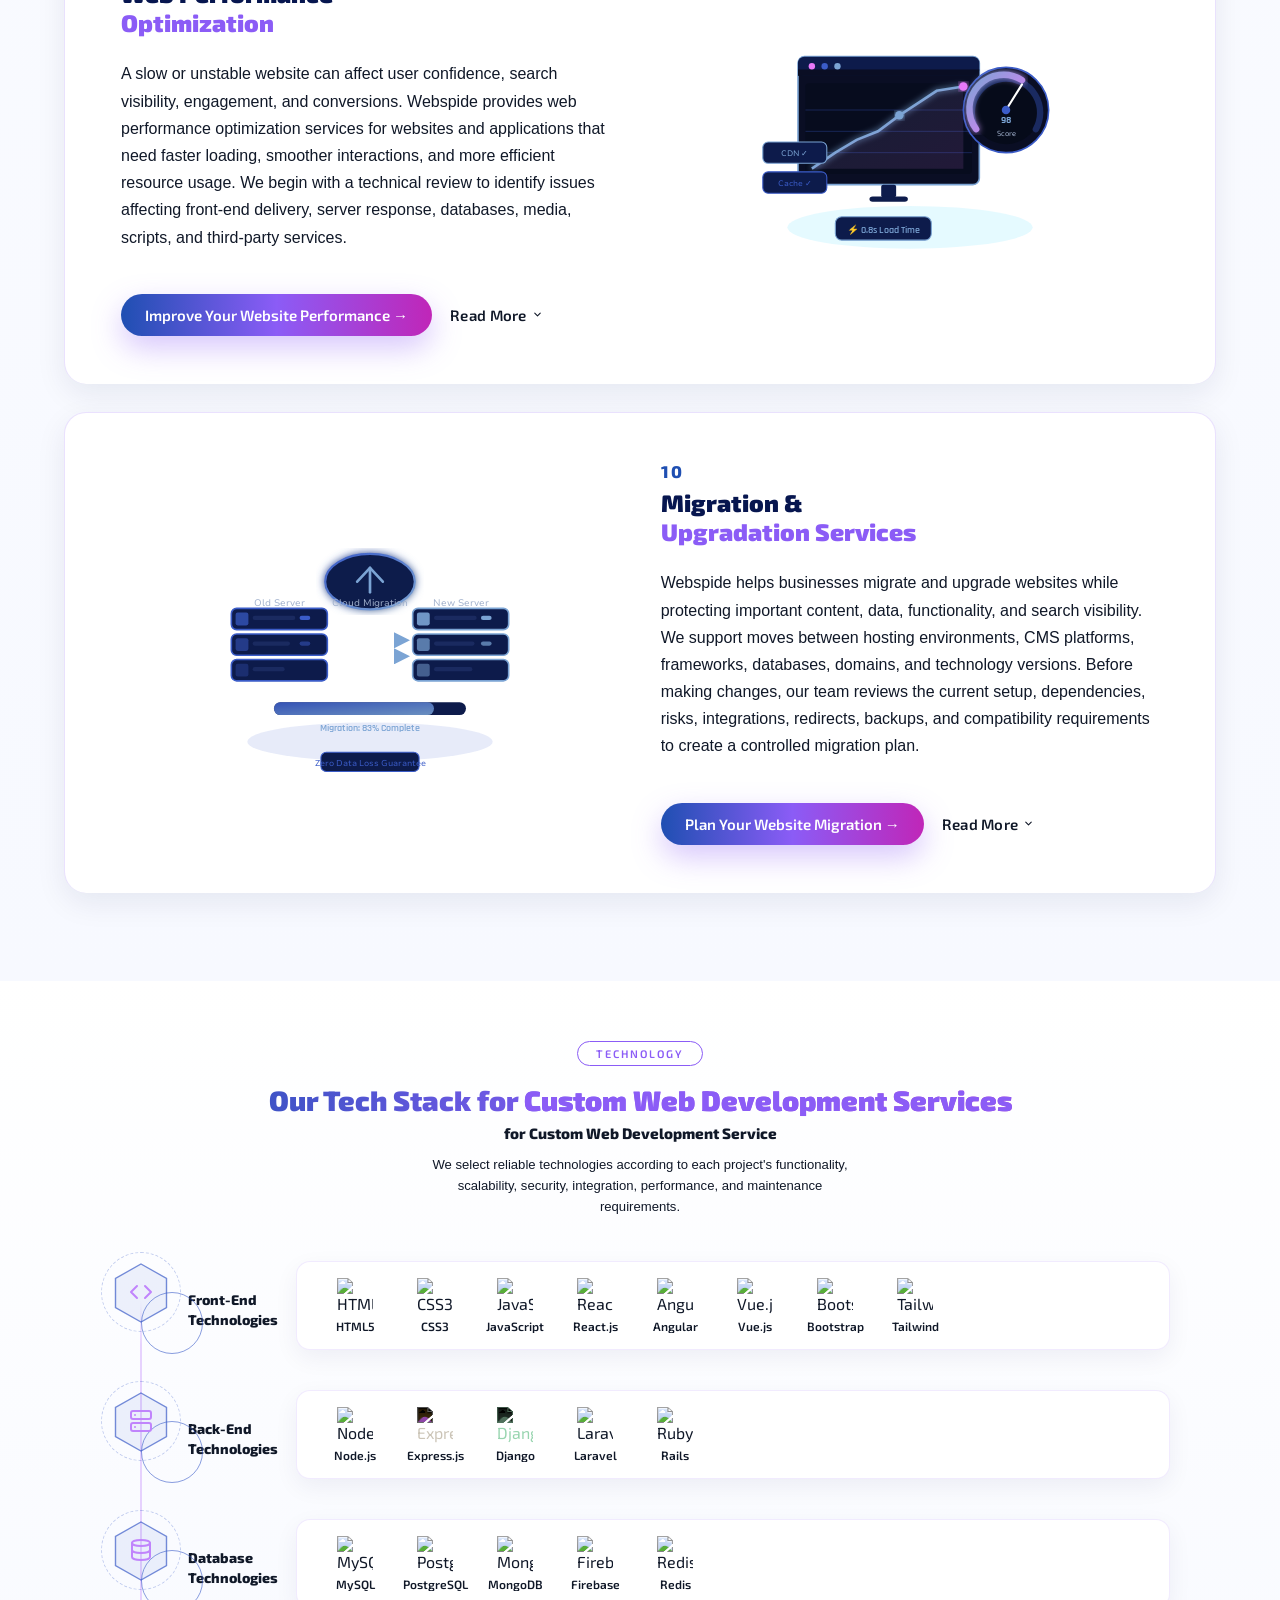
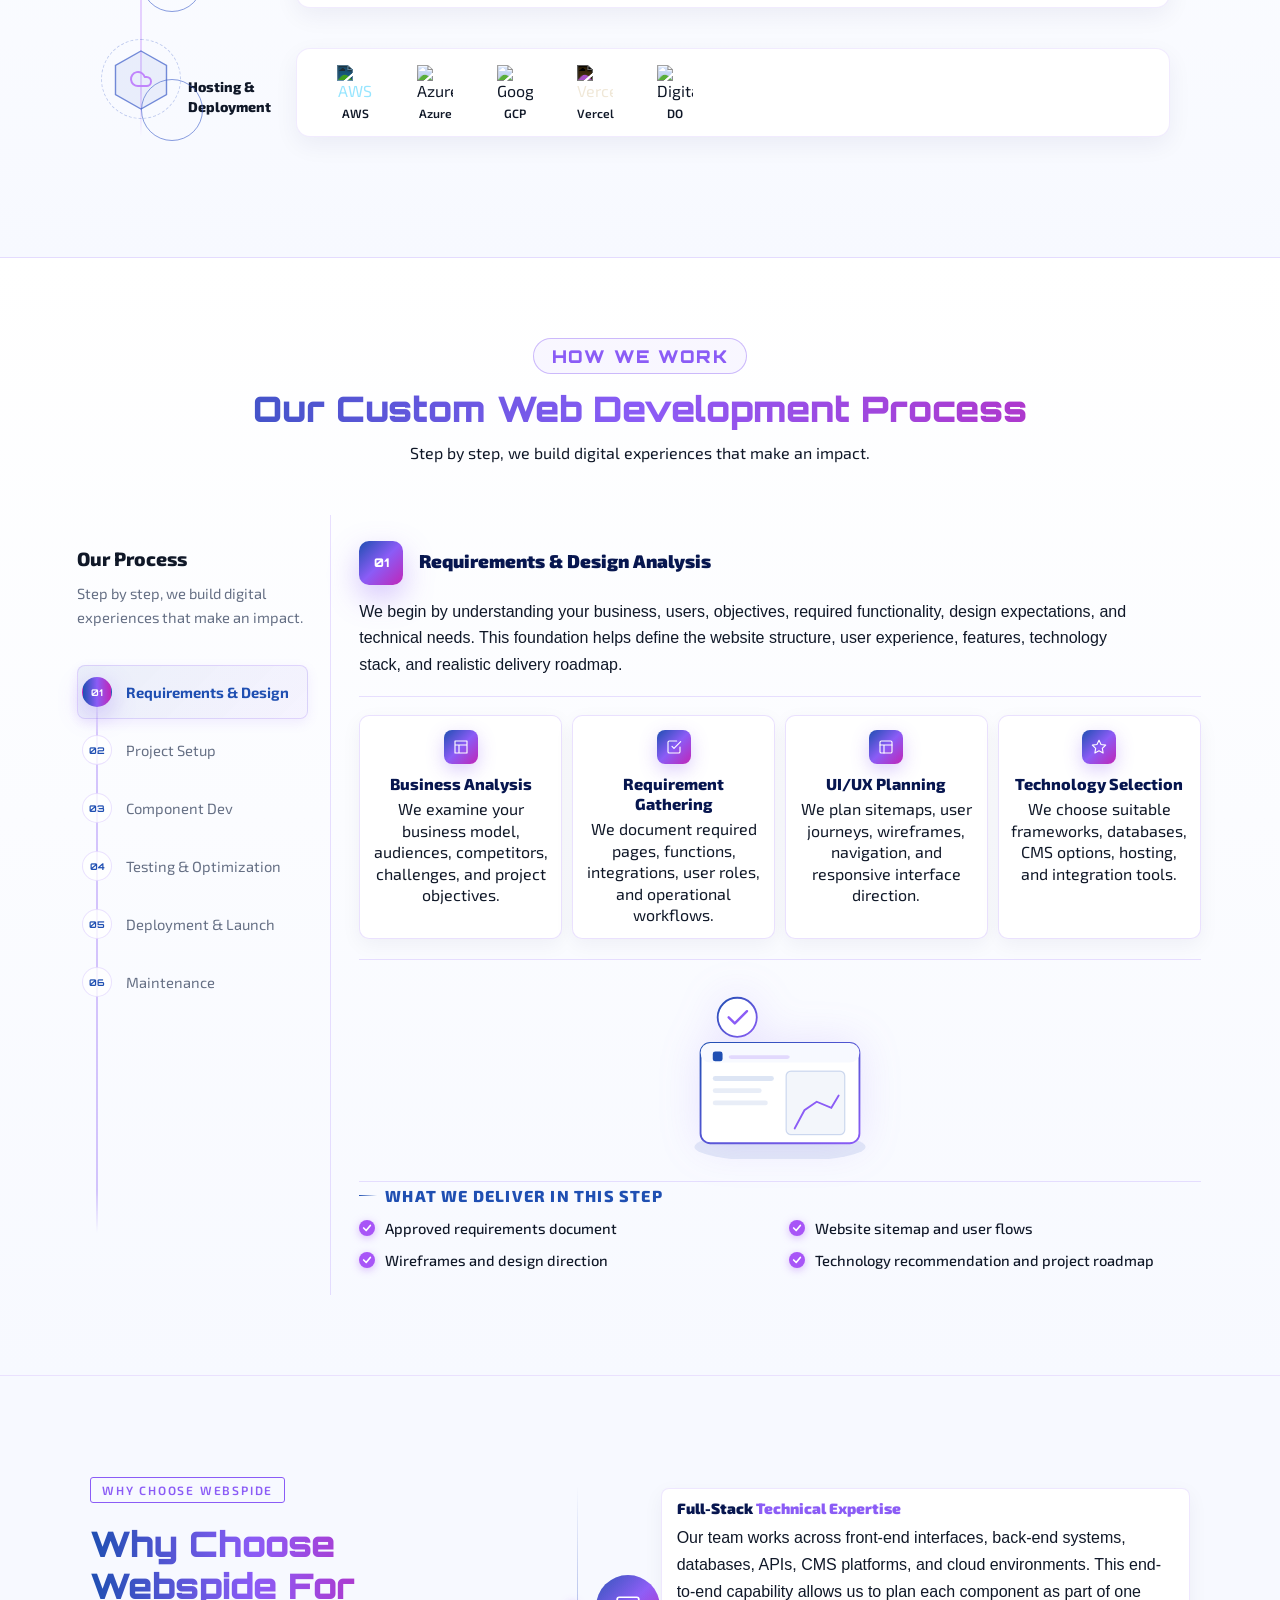
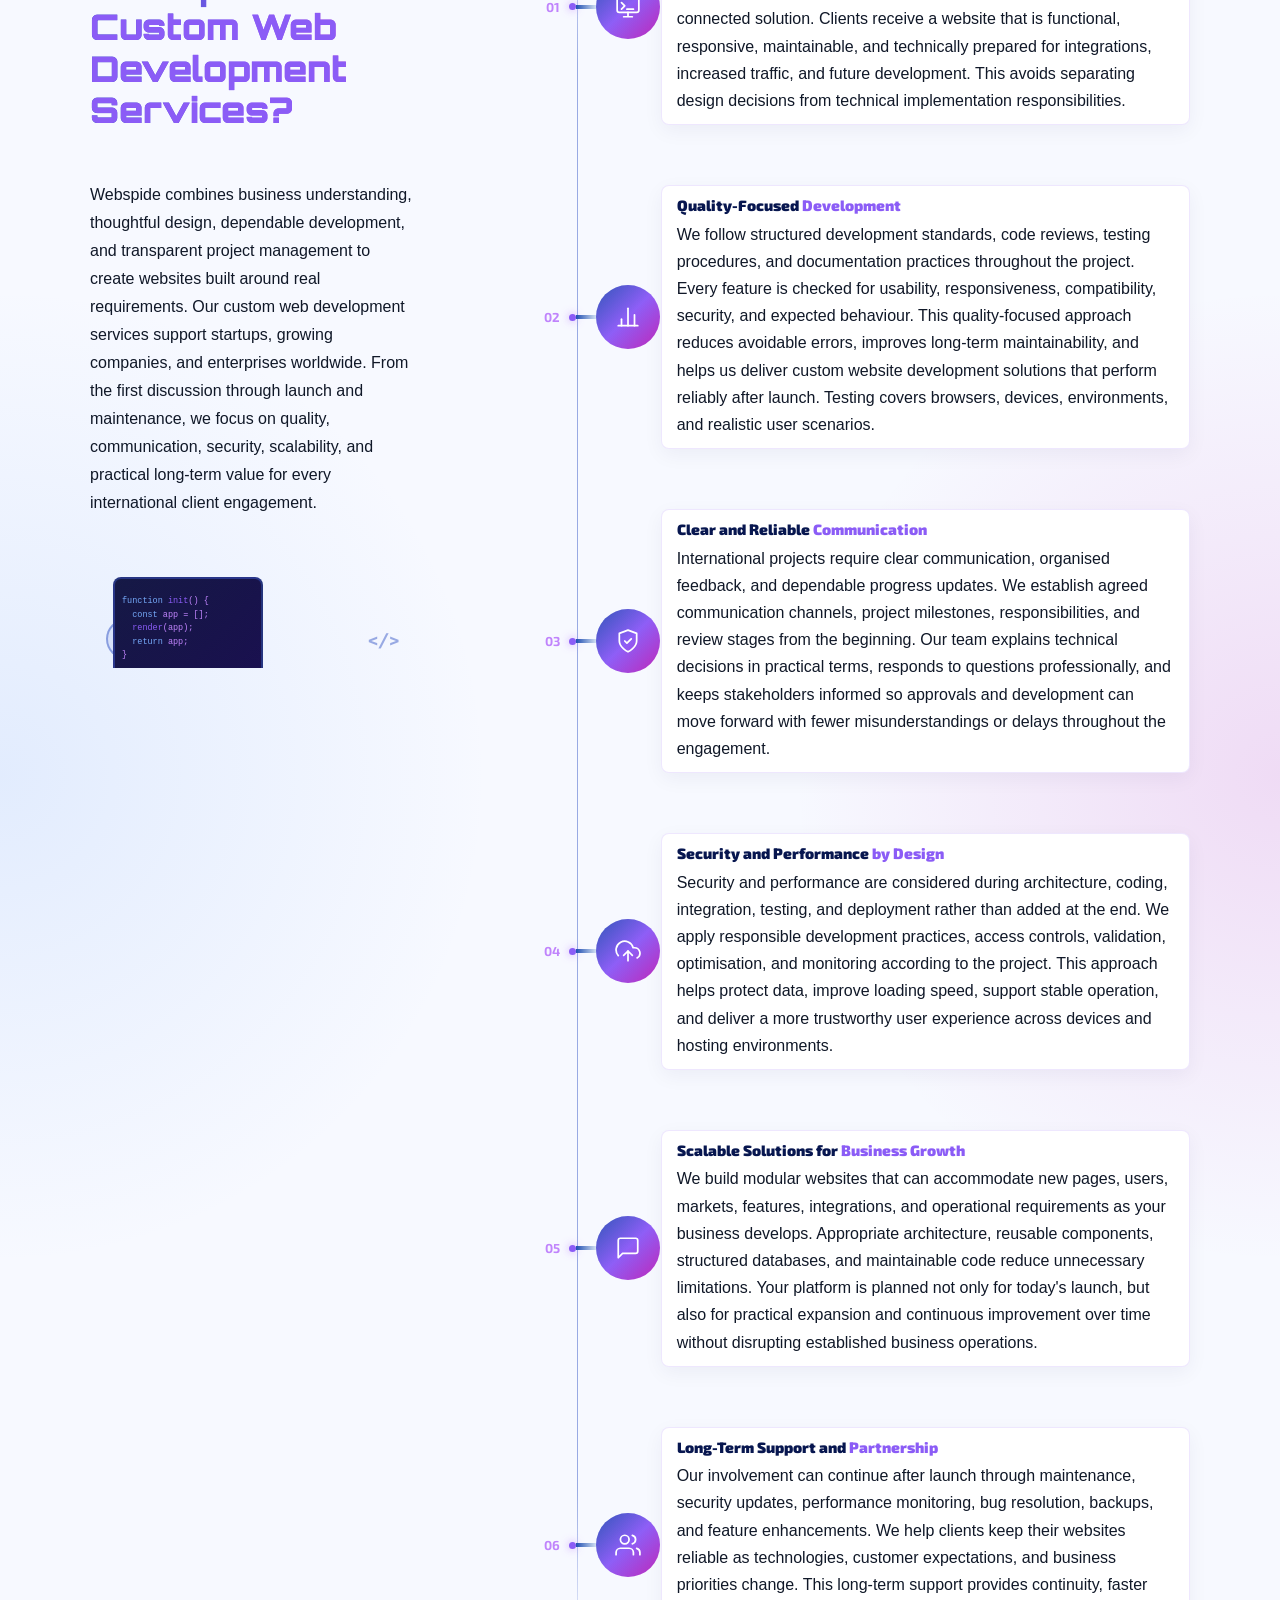
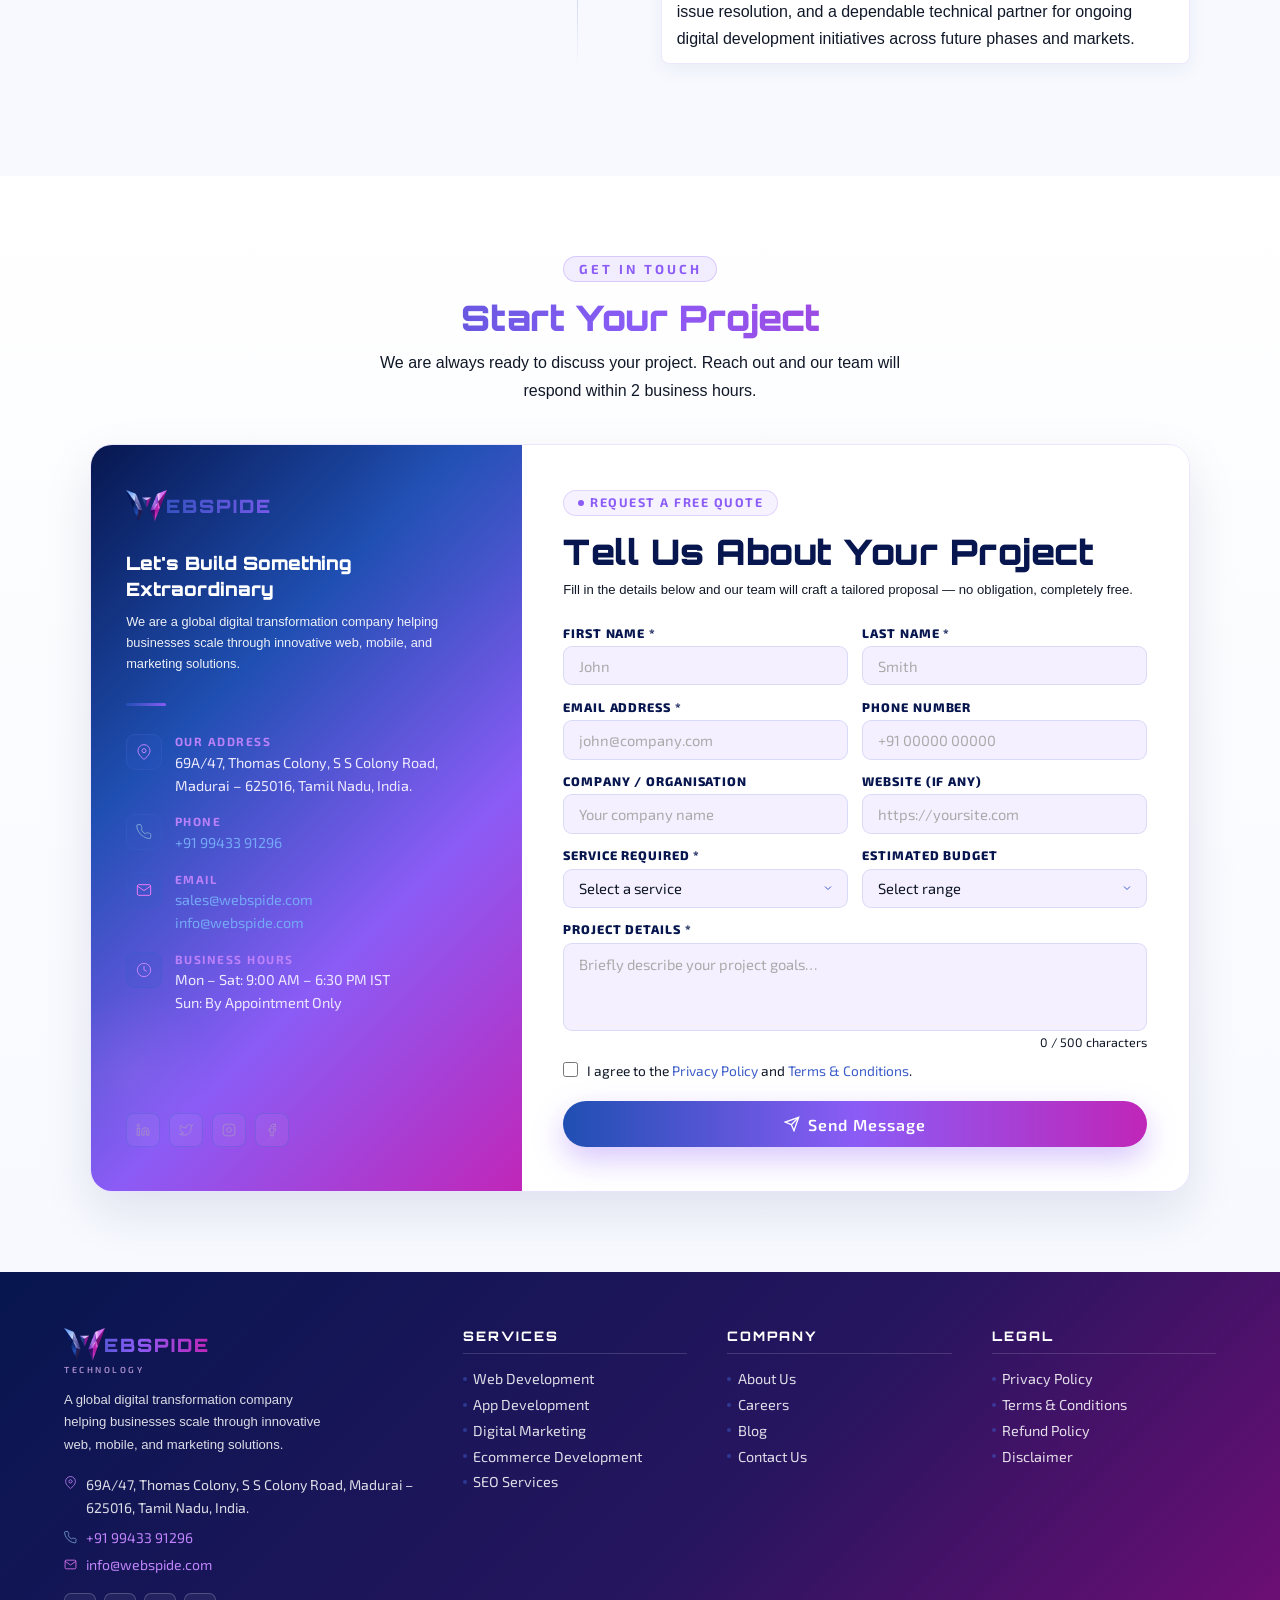
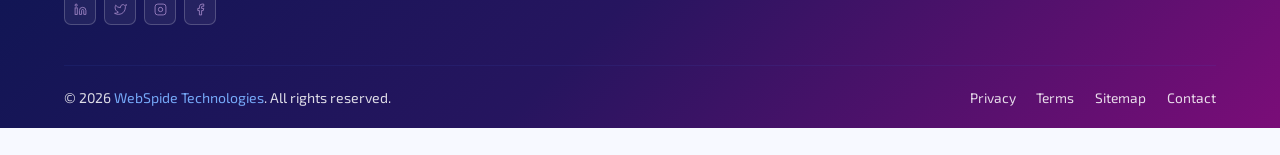
==== commit 0be2370e: "Update index.html" ====
--- a/index.html
+++ b/index.html
@@ -68,6 +68,7 @@
 }
 html{scroll-behavior:smooth}
 body{background:var(--ws-light-bg);color:#101828;font-family:'Exo 2',sans-serif;overflow-x:hidden;min-height:100vh}
+p{font-family:Arial,Helvetica,sans-serif;font-size:0.85rem;line-height:1.6;}
 
 /* ═══════════════════════════════════
    HEADING STYLES — Bolder + Colored
@@ -658,7 +659,7 @@
 .ts-header h2{font-size:clamp(18px,3.5vw,28px);font-weight:900;line-height:1.15;margin-bottom:8px;color:#07164F}
 .ts-header h2 span{color:#8B5CF6}
 .ts-header h3{font-size:clamp(13px,1.8vw,15px);font-weight:700;color:#1F4FB2;margin-bottom:12px}
-.ts-header p{font-size:1rem;color:#101828;max-width:420px;margin:0 auto;line-height:1.7}
+.ts-header p{font-family:Arial,Helvetica,sans-serif;font-size:0.82rem;color:#101828;max-width:420px;margin:0 auto;line-height:1.6}
 .ts-timeline{position:relative;display:flex;flex-direction:column;gap:0}
 .ts-timeline::before{content:'';position:absolute;left:30px;top:40px;bottom:40px;width:2px;background:linear-gradient(to bottom,transparent,#c084fc 10%,#c084fc 90%,transparent);opacity:.35;z-index:0}
 .ts-row{display:flex;align-items:flex-start;gap:8px;position:relative;margin-bottom:40px}
@@ -692,7 +693,7 @@
 .cta-img{width:240px;height:168px;border-radius:12px;object-fit:cover;flex-shrink:0;filter:brightness(.8) saturate(1.3);border:1px solid rgba(59,92,200,.4)}
 .cta-text{text-align:left;flex:1}
 .cta-section h2{font-family:'Orbitron',sans-serif;font-size:clamp(0.95rem,1.8vw,1.35rem);font-weight:900;margin-bottom:.9rem;background:linear-gradient(90deg,#fff,#7ba4d4,#c084fc);-webkit-background-clip:text;-webkit-text-fill-color:transparent}
-.cta-section p{color:rgba(255,255,255,.92);margin-bottom:1.5rem;font-size:1rem;line-height:1.7}
+.cta-section p{font-family:Arial,Helvetica,sans-serif;color:rgba(255,255,255,.92);margin-bottom:1.5rem;font-size:0.82rem;line-height:1.6}
 .cta-btns{display:flex;gap:.9rem;flex-wrap:wrap}
 
 .sections{width:100%;max-width:3000px;margin:0 auto;display:flex;align-items:flex-start;justify-content:center;gap:6px;position:relative;overflow:visible;padding:82px 20px}
@@ -812,7 +813,7 @@
 .hww-badge-num{font-family:'Orbitron',sans-serif;font-size:.88rem;font-weight:900;color:#fff;}
 .hww-ph-text h3{font-family:'Exo 2',sans-serif;font-size:clamp(1.05rem,1.8vw,1.3rem);font-weight:800;color:#fff;margin-bottom:0;line-height:1.25;}
 .hww-row-desc{padding-bottom:18px;border-bottom:1px solid var(--card-border);margin-bottom:18px;}
-.hww-row-desc p{font-size:.92rem;color:rgba(255,255,255,.6);line-height:1.65;max-width:92%;}
+.hww-row-desc p{font-family:Arial,Helvetica,sans-serif;font-size:0.8rem;color:rgba(255,255,255,.6);line-height:1.6;max-width:92%;}
 .hww-subs{display:grid;grid-template-columns:repeat(4,1fr);gap:10px;padding-bottom:20px;border-bottom:1px solid var(--card-border);margin-bottom:20px;}
 .hww-sub{background:var(--card-bg);border:1px solid var(--card-border);border-radius:10px;padding:14px 10px 12px;text-align:center;display:flex;flex-direction:column;align-items:center;min-height:108px;transition:border-color .25s,box-shadow .25s,transform .25s;}
 .hww-sub:hover{border-color:rgba(192,38,184,.35);box-shadow:0 8px 24px rgba(139,92,246,.12);transform:translateY(-2px);}
@@ -891,7 +892,7 @@
 .con-brand-text{font-family:'Orbitron',sans-serif;font-size:1.3rem;font-weight:900;letter-spacing:2px;background:var(--grad-logo);-webkit-background-clip:text;-webkit-text-fill-color:transparent}
 .con-heading{position:relative;z-index:1}
 .con-heading h2{font-family:'Orbitron',sans-serif;font-size:1.15rem;font-weight:900;color:#fff!important;-webkit-text-fill-color:#fff!important;line-height:1.45;margin-bottom:.5rem}
-.con-heading p{font-size:.92rem;color:rgba(255,255,255,.92);line-height:1.75}
+.con-heading p{font-family:Arial,Helvetica,sans-serif;font-size:0.8rem;color:rgba(255,255,255,.92);line-height:1.65}
 .con-divider{width:40px;height:2.5px;background:var(--grad-logo-border);border-radius:2px;position:relative;z-index:1}
 .con-info{display:flex;flex-direction:column;gap:1.1rem;position:relative;z-index:1;flex:1}
 .ci-row{display:flex;align-items:flex-start;gap:.8rem}
@@ -909,7 +910,7 @@
 .form-badge{display:inline-flex;align-items:center;gap:.4rem;background:rgba(59,92,200,.08);border:1px solid rgba(59,92,200,.22);padding:.28rem .85rem;border-radius:20px;font-size:.78rem;font-weight:700;letter-spacing:1.5px;text-transform:uppercase;color:var(--logo-1);width:fit-content;margin-bottom:.85rem}
 .form-dot{width:6px;height:6px;border-radius:50%;background:var(--logo-2);animation:pulse 2s infinite}
 .form-title{font-family:'Orbitron',sans-serif;font-size:clamp(1.5rem, 3.5vw, 2.2rem);font-weight:900;color:#07164F!important;margin-bottom:.3rem;letter-spacing:.5px}
-.form-sub{font-size:1rem;color:#101828;line-height:1.65;margin-bottom:1.6rem}
+.form-sub{font-family:Arial,Helvetica,sans-serif;font-size:0.82rem;color:#101828;line-height:1.6;margin-bottom:1.6rem}
 .frow{display:grid;grid-template-columns:1fr 1fr;gap:.9rem;margin-bottom:.9rem}
 .fgroup{display:flex;flex-direction:column;gap:.35rem}
 .fgroup.full{margin-bottom:.9rem}
@@ -934,7 +935,7 @@
 .success-ring{width:64px;height:64px;border-radius:50%;background:rgba(59,92,200,.09);border:2px solid #3b5cc8;display:flex;align-items:center;justify-content:center}
 .success-ring svg{width:32px;height:32px}
 .success-state h4{font-family:'Orbitron',sans-serif;font-size:1.08rem;font-weight:900;color:#07164F!important}
-.success-state p{font-size:1rem;color:#101828;line-height:1.65;max-width:290px}
+.success-state p{font-family:Arial,Helvetica,sans-serif;font-size:0.82rem;color:#101828;line-height:1.6;max-width:290px}
 
 .site-footer{position:relative;z-index:1;background:rgba(6,5,26,.97);border-top:1px solid rgba(59,92,200,.2);padding:0 5%;margin-top:70px}
 .footer-top{display:grid;grid-template-columns:1.6fr 1fr 1fr 1fr;gap:2.5rem;padding:3.5rem 0 2.5rem;border-bottom:1px solid rgba(59,92,200,.12)}
@@ -942,7 +943,7 @@
 .ft-logo{display:flex;align-items:center;gap:.55rem}
 .ft-logo-text{font-family:'Orbitron',sans-serif;font-size:1.15rem;font-weight:900;background:var(--grad-logo);-webkit-background-clip:text;-webkit-text-fill-color:transparent;letter-spacing:2px;display:inline-flex;align-items:center}
 .ft-logo-text .w-logo{height:1.35rem;width:auto;margin-right:-1px;vertical-align:middle;object-fit:contain;display:inline-block}
-.ft-desc{font-size:1rem;color:rgba(255,255,255,.85);line-height:1.8;max-width:270px}
+.ft-desc{font-family:Arial,Helvetica,sans-serif;font-size:0.82rem;color:rgba(255,255,255,.85);line-height:1.7;max-width:270px}
 .ft-contact{display:flex;flex-direction:column;gap:.6rem;margin-top:.25rem}
 .ft-contact-item{display:flex;align-items:flex-start;gap:.55rem}
 .ft-contact-item svg{width:13px;height:13px;flex-shrink:0;margin-top:2px}
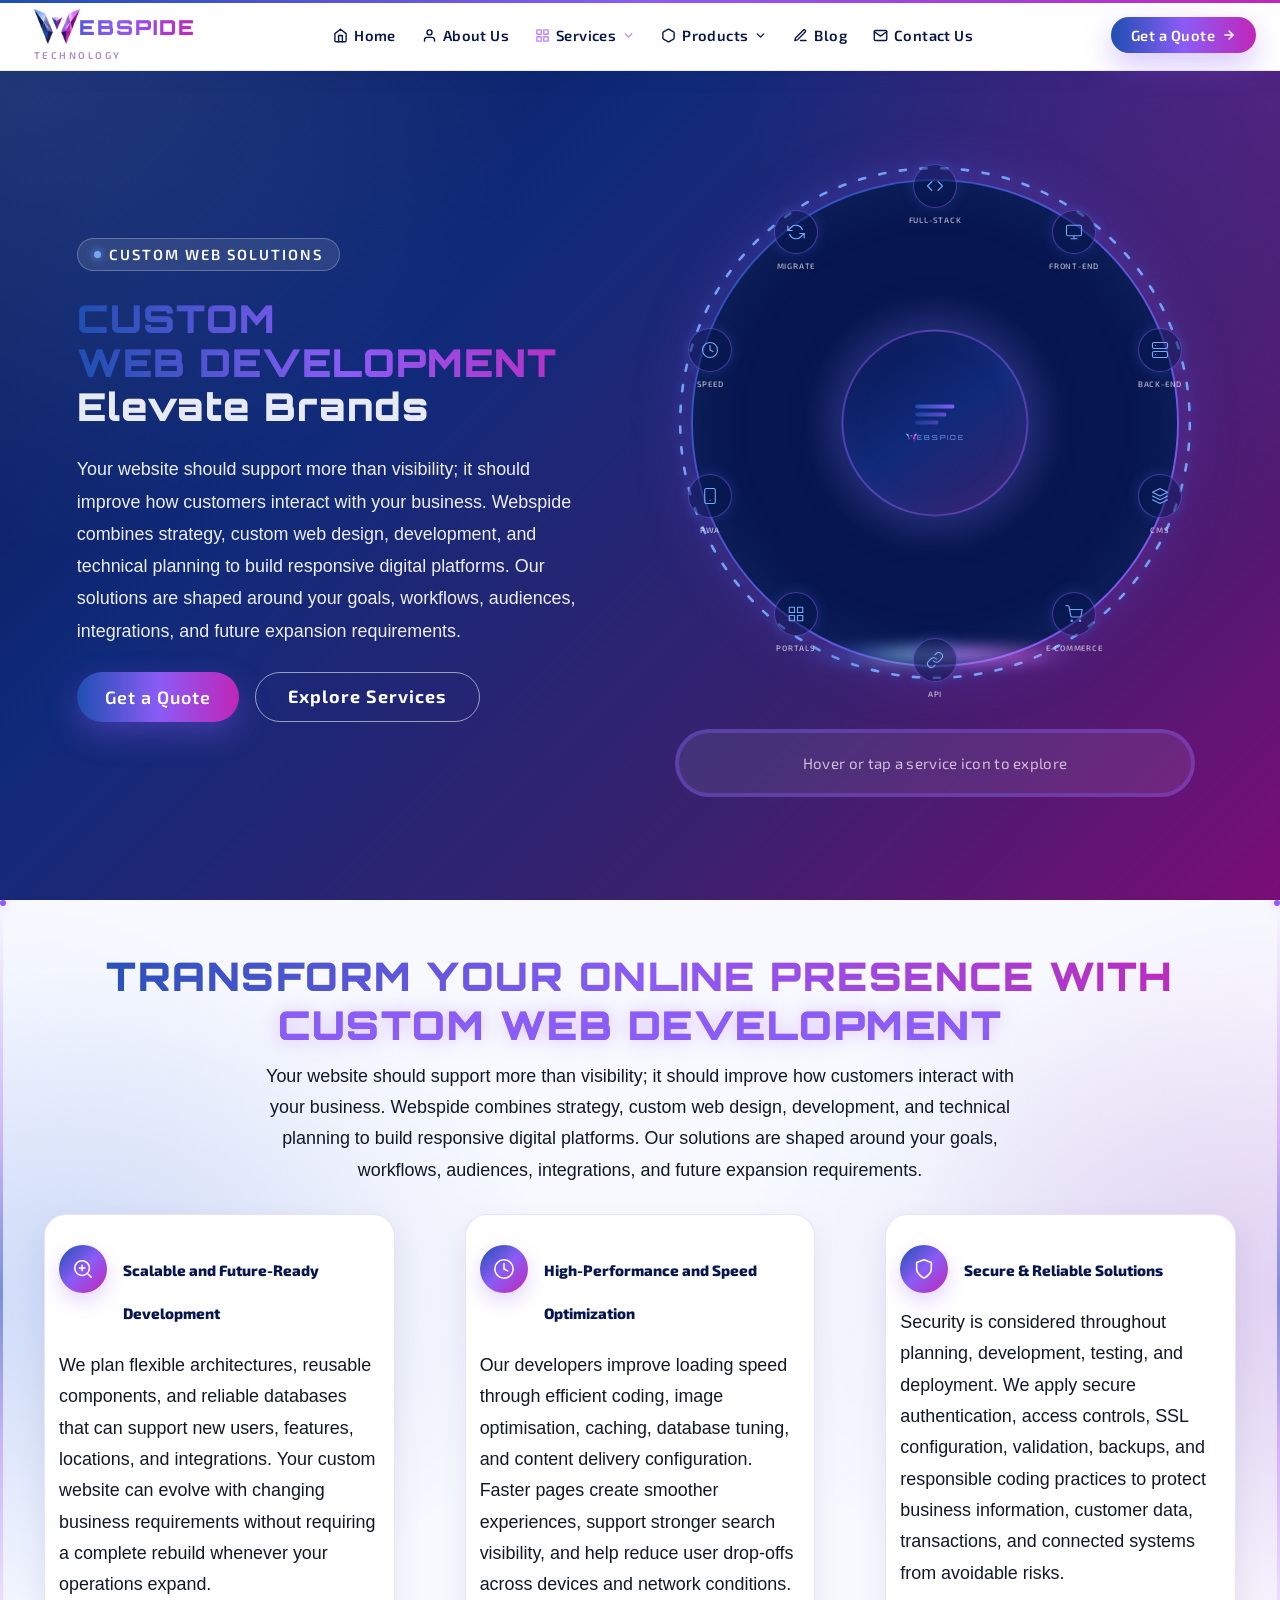
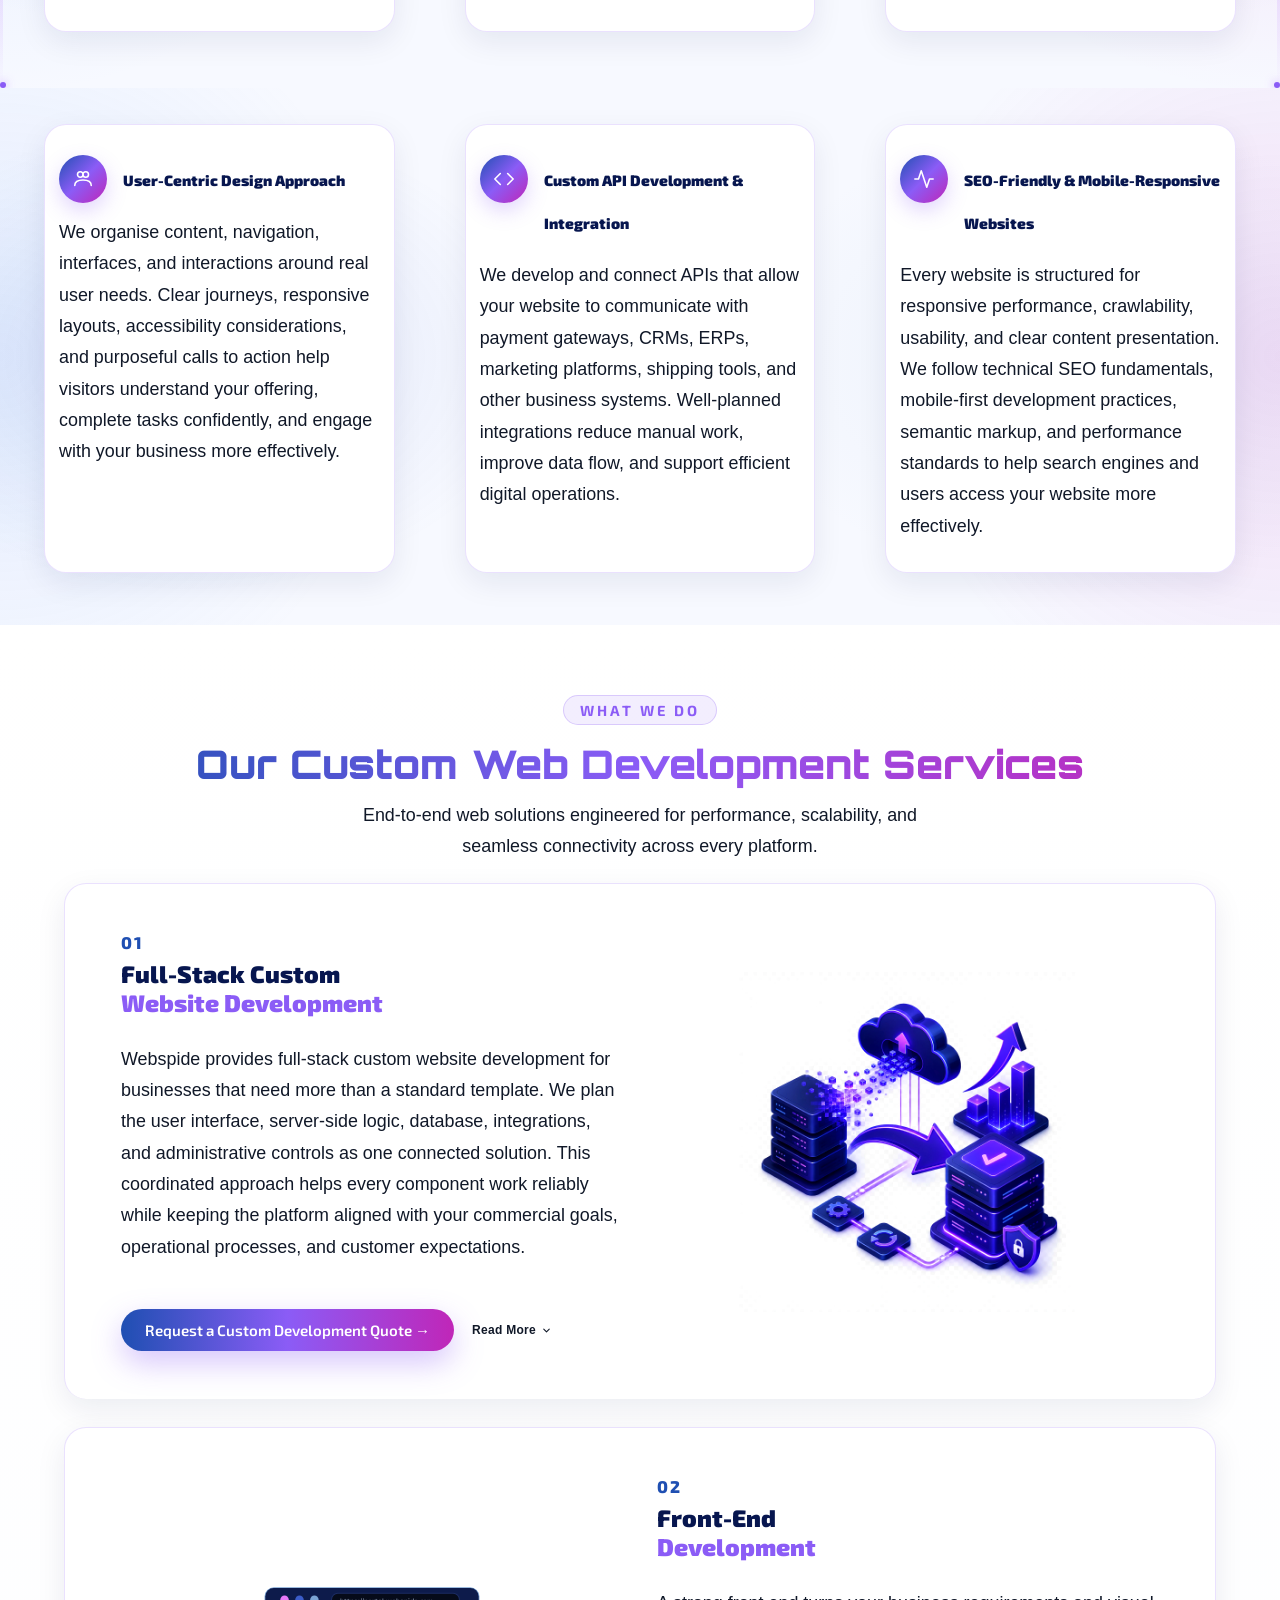
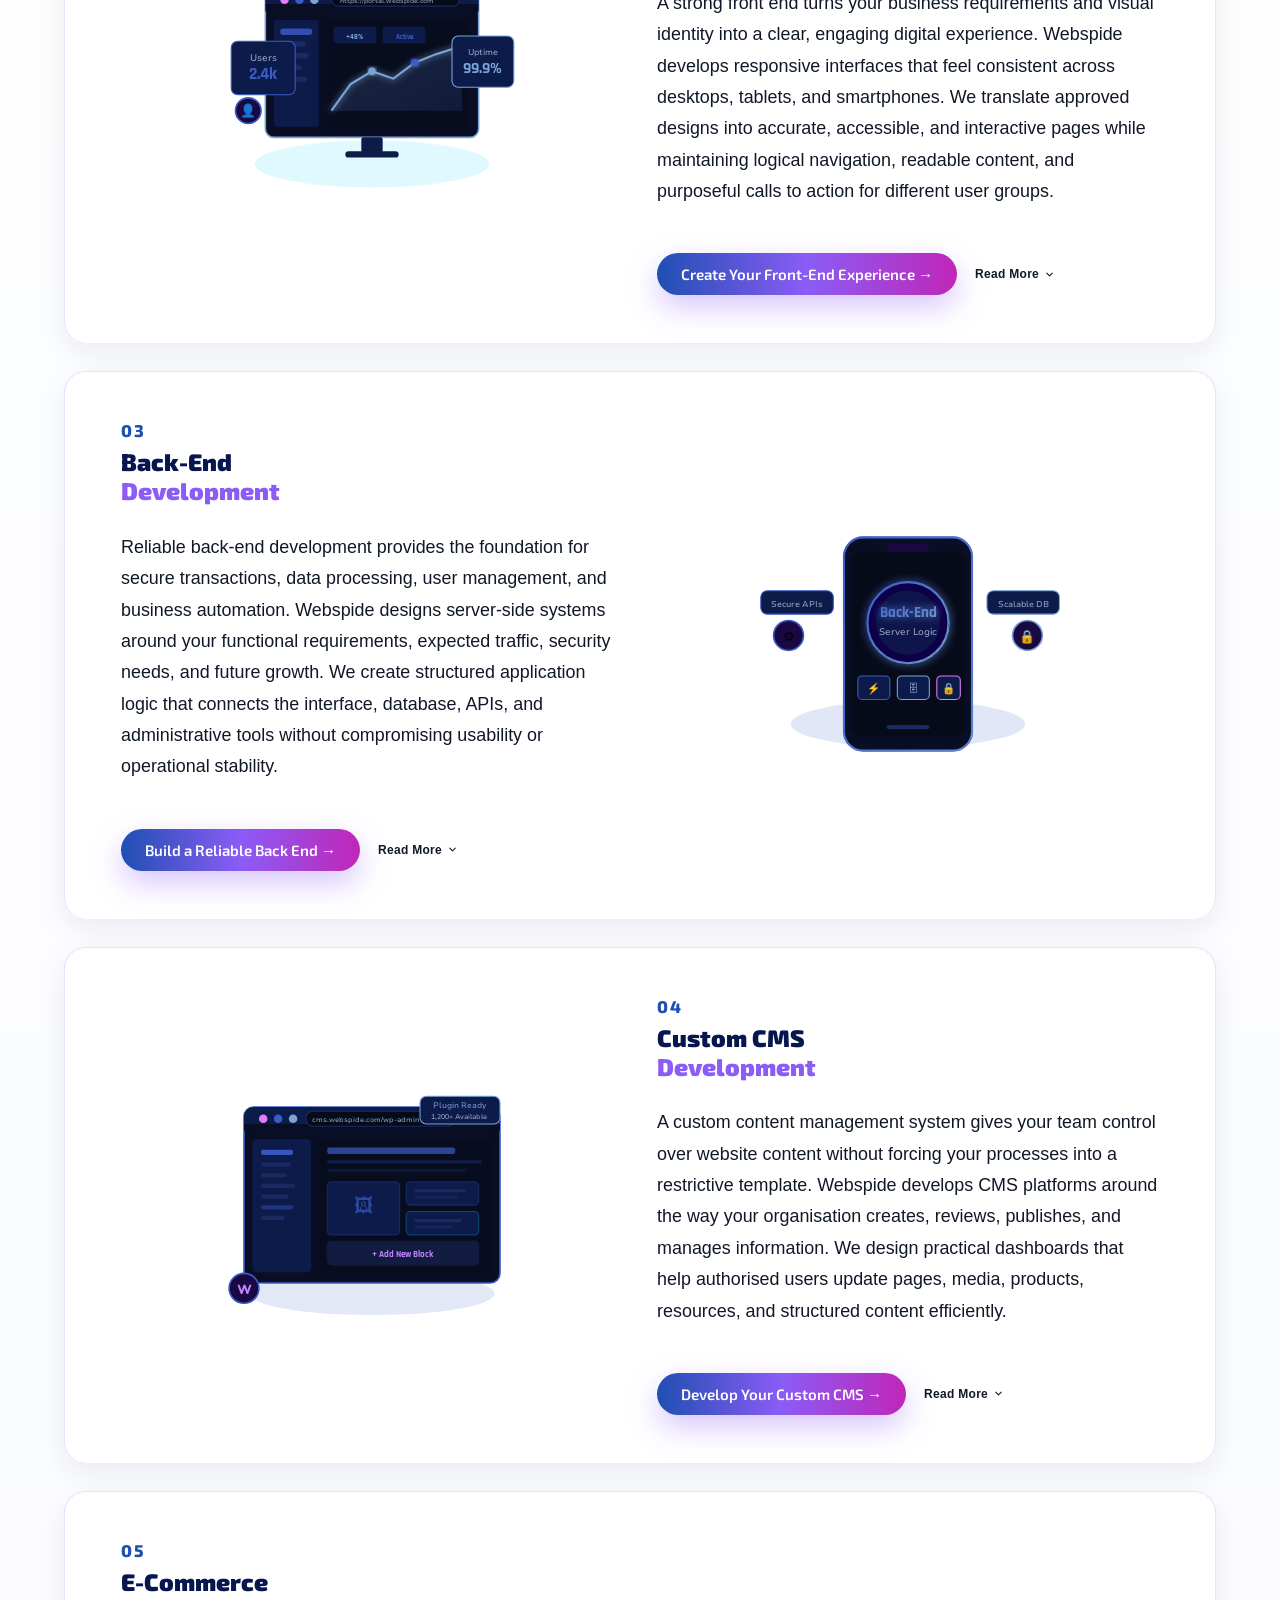
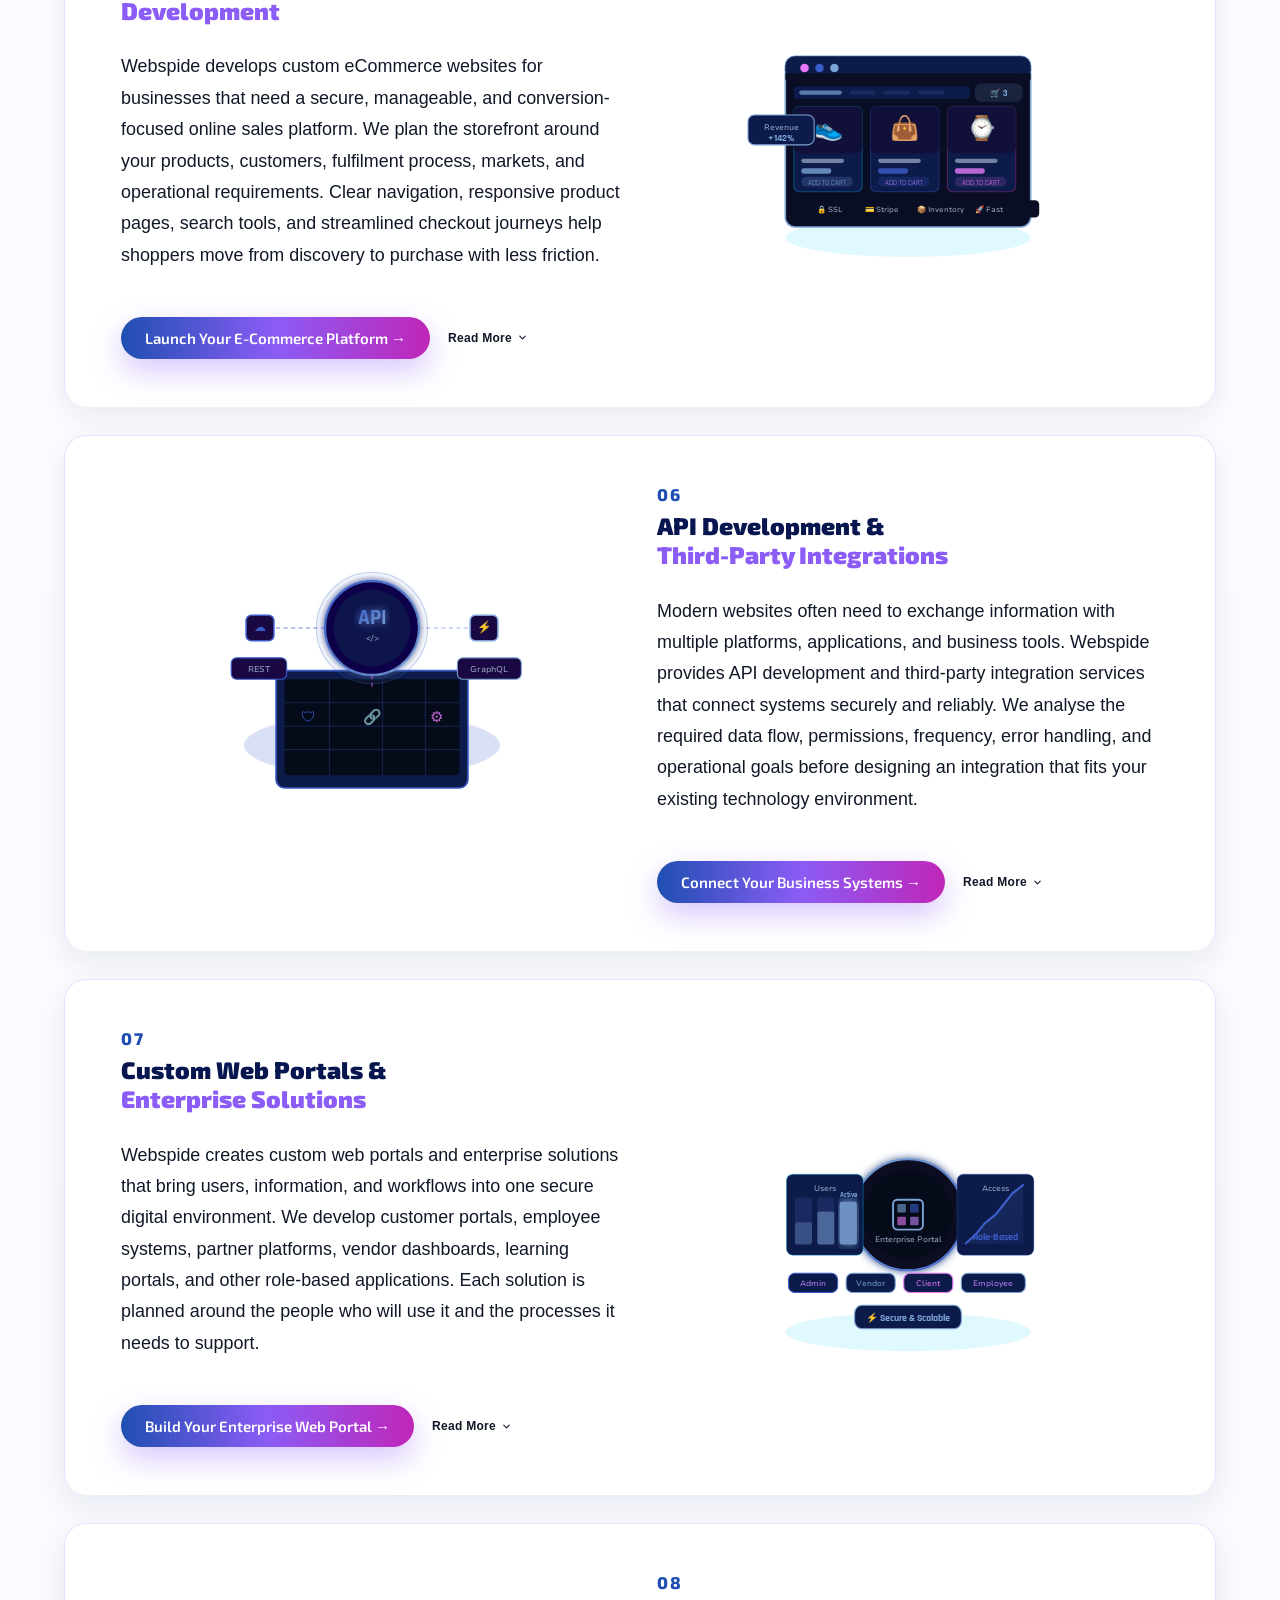
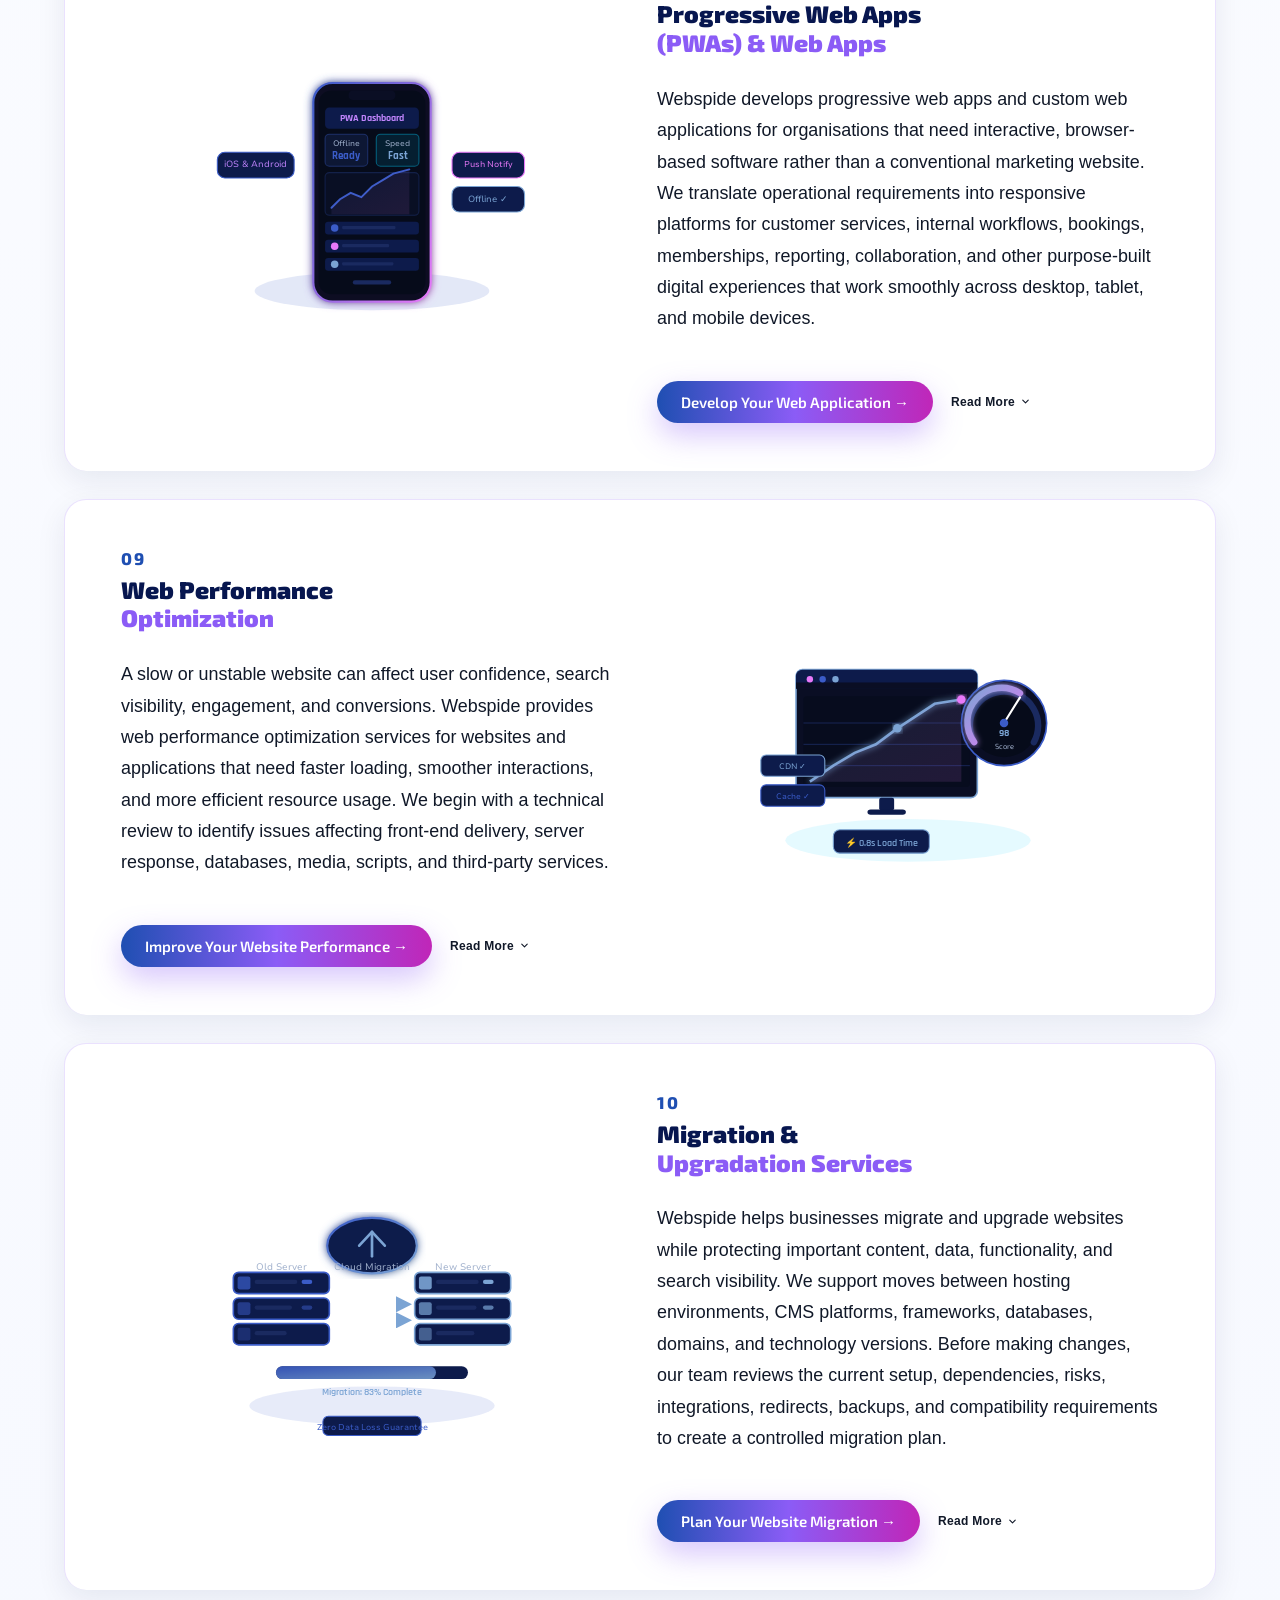
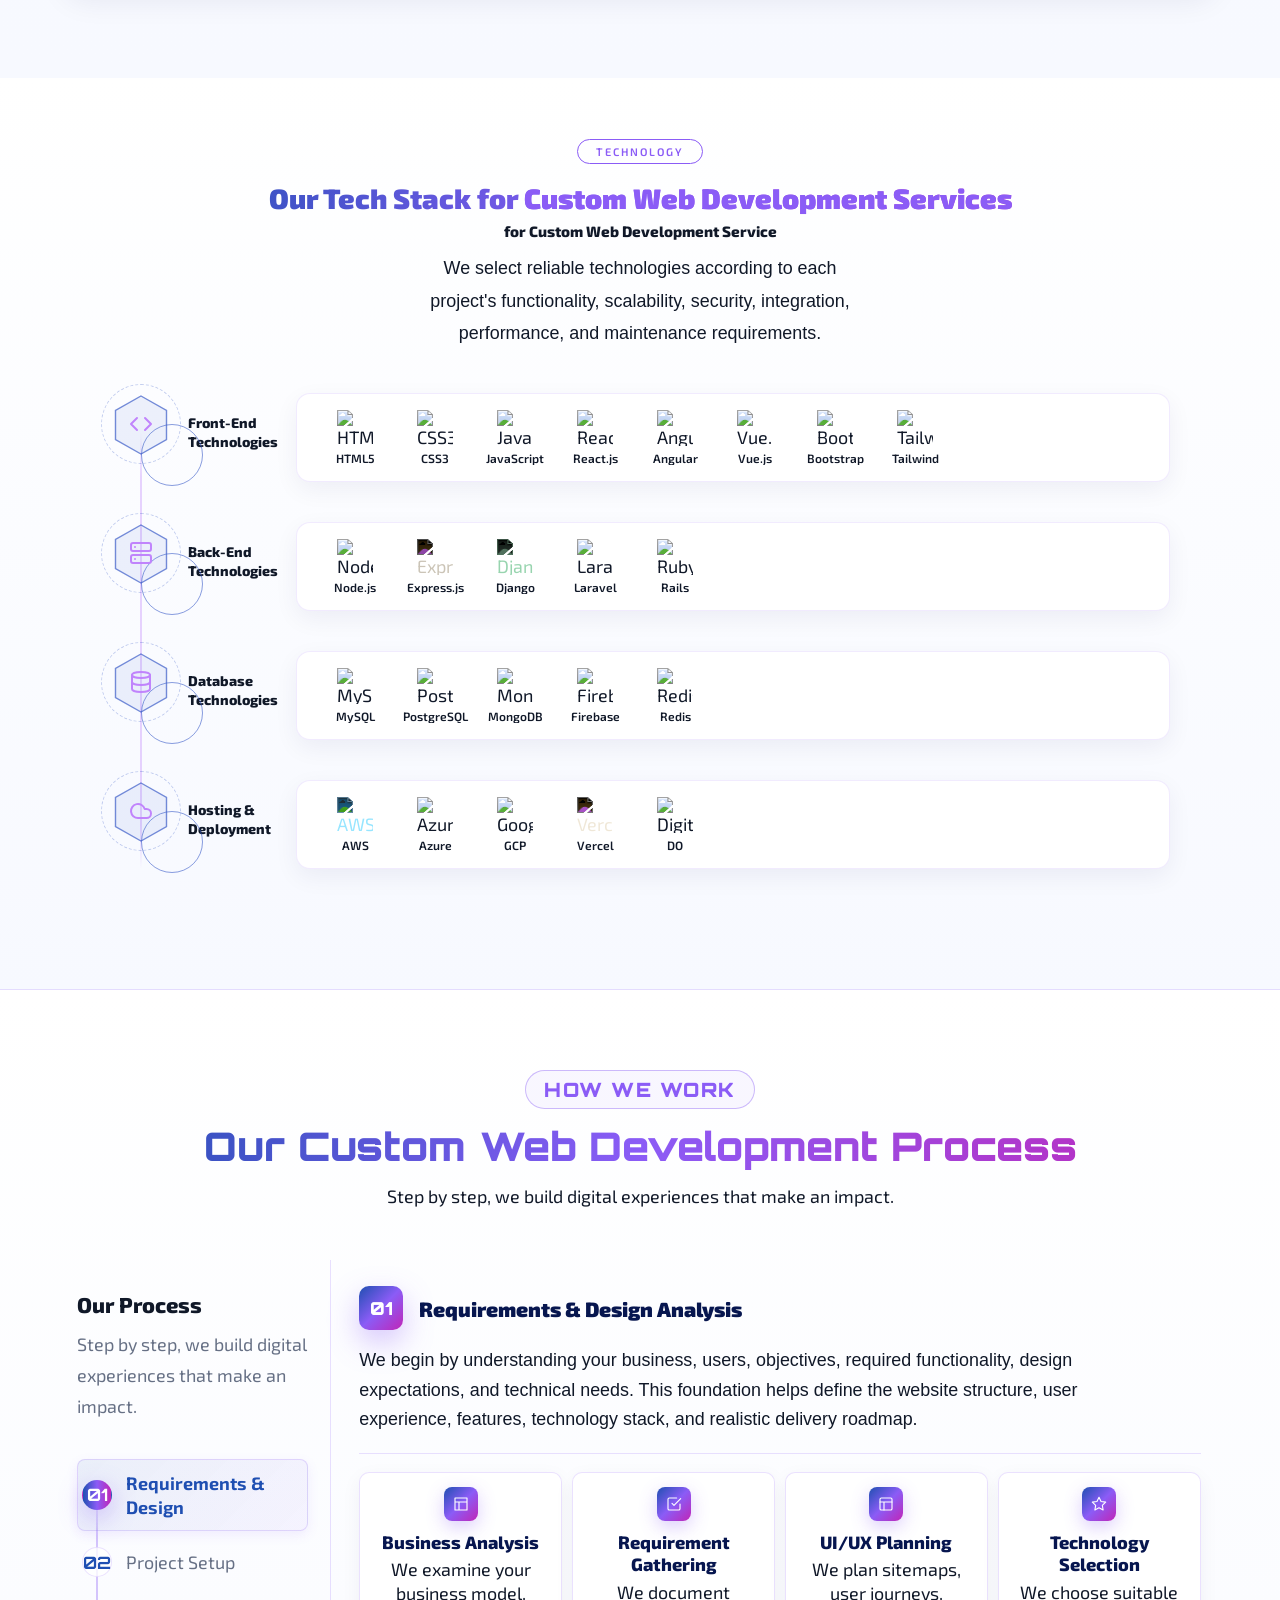
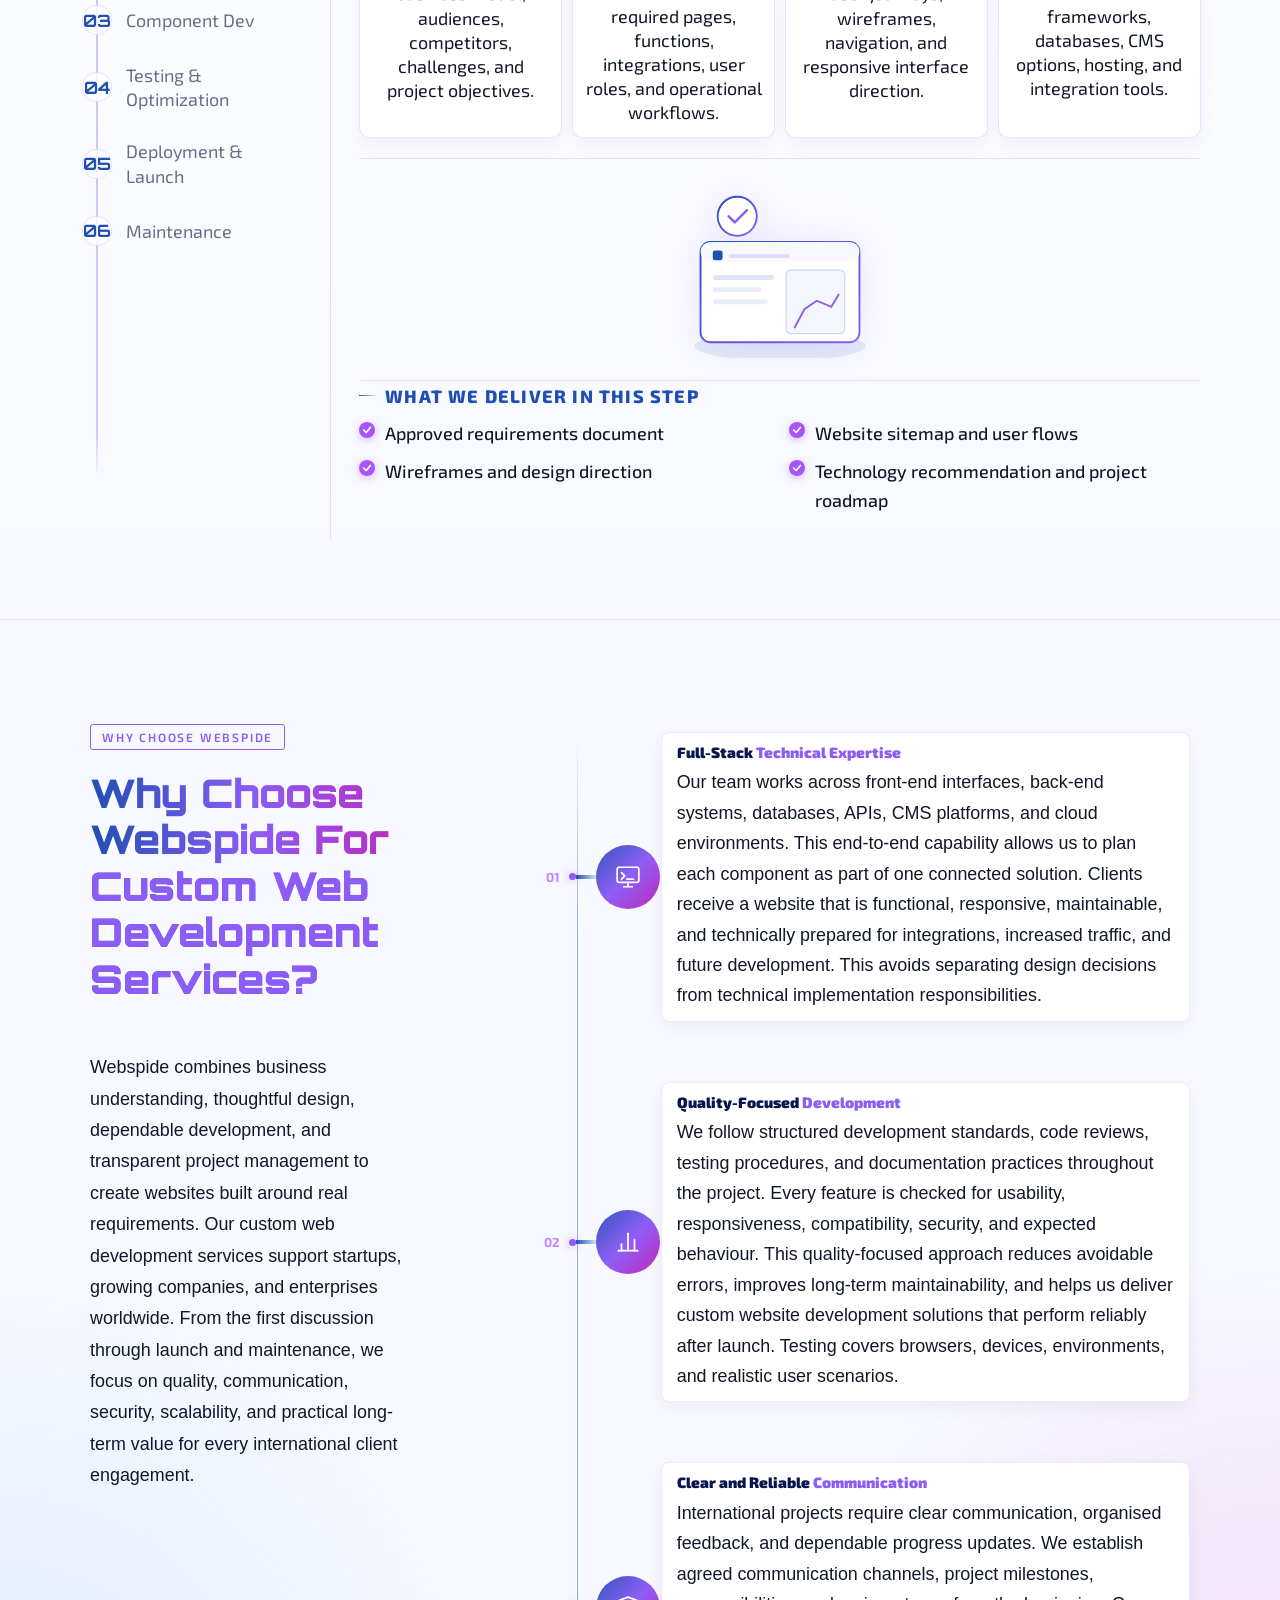
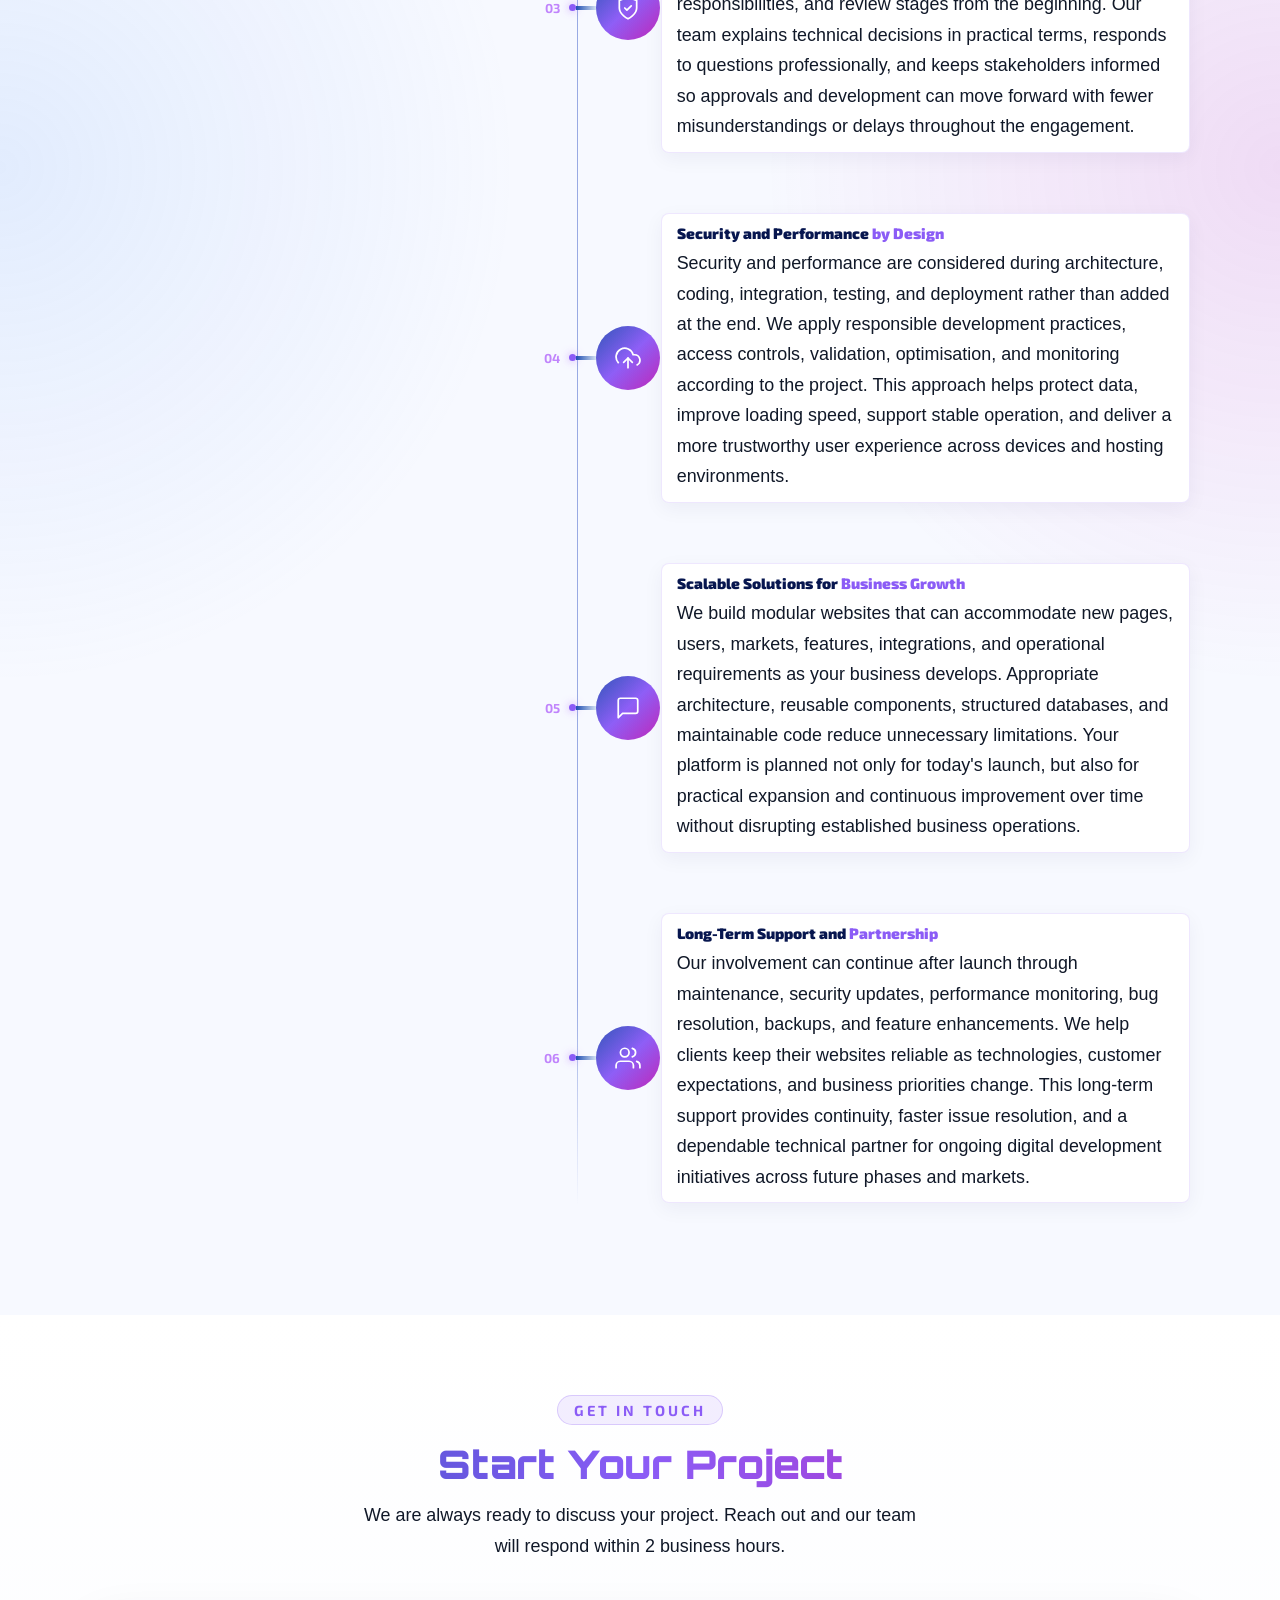
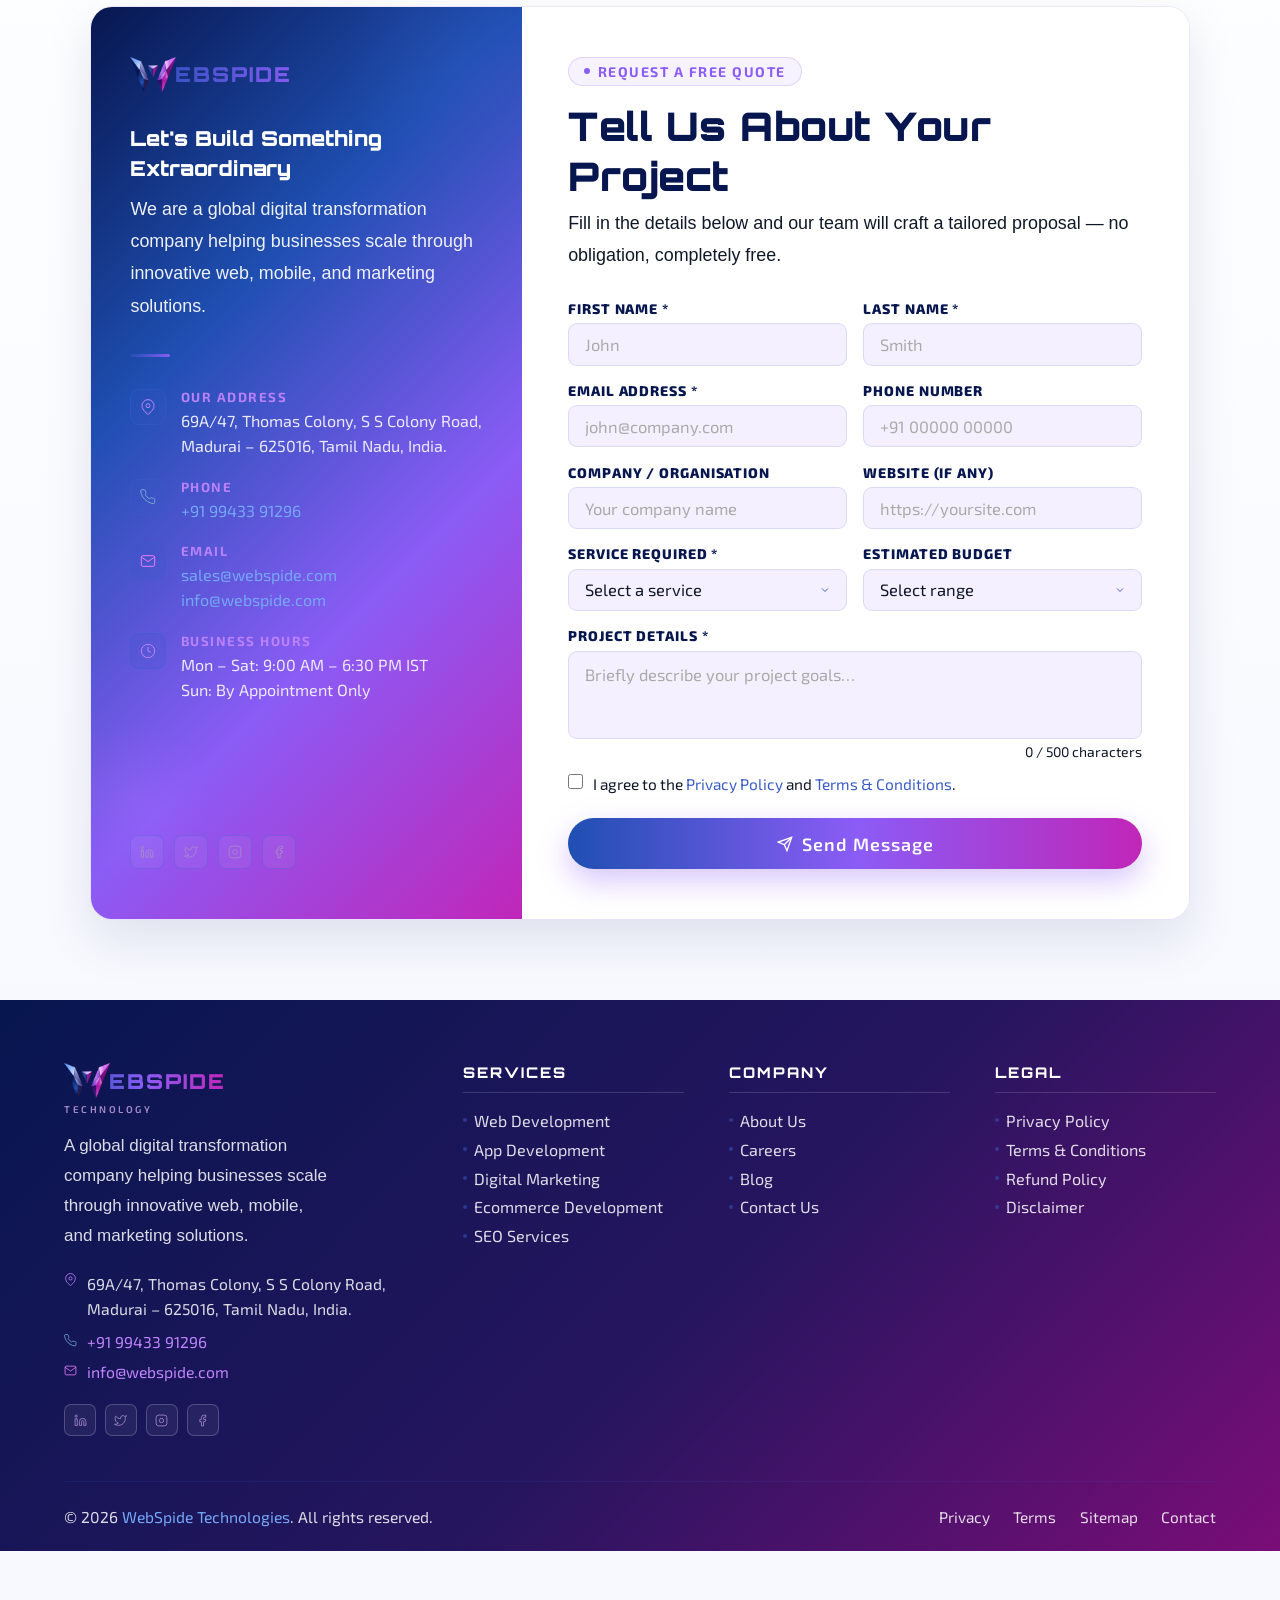
==== commit 69f1b713: "Update index.html" ====
--- a/index.html
+++ b/index.html
@@ -66,9 +66,9 @@
     radial-gradient(circle at right,rgba(192,38,184,0.14),transparent 30%),
     var(--ws-light-bg);
 }
-html{scroll-behavior:smooth}
+html{scroll-behavior:smooth;font-size:112%}
 body{background:var(--ws-light-bg);color:#101828;font-family:'Exo 2',sans-serif;overflow-x:hidden;min-height:100vh}
-p{font-family:Arial,Helvetica,sans-serif;font-size:0.85rem;line-height:1.6;}
+p{font-family:Arial,Helvetica,sans-serif;font-size:1rem;line-height:1.8;}
 
 /* ═══════════════════════════════════
    HEADING STYLES — Bolder + Colored
@@ -408,7 +408,7 @@
   align-items: center !important;
   gap: 8px !important;
   font-family: 'Exo 2', sans-serif !important;
-  font-size: 0.8rem !important;
+  font-size: 0.95rem !important;
   font-weight: 500 !important;
   color: #344157 !important;
   text-decoration: none !important;
@@ -591,7 +591,7 @@
 .b1-icon{width:48px;height:48px;min-width:48px;border-radius:50%;border:2px solid rgba(59,92,200,.5);background:radial-gradient(circle at 38% 35%,rgba(59,92,200,.3),rgba(20,8,60,.85));display:flex;align-items:center;justify-content:center;flex-shrink:0;box-shadow:0 0 16px rgba(59,92,200,.2)}
 .b1-icon svg{width:22px;height:22px;fill:none;stroke:#c084fc;stroke-width:1.7;stroke-linecap:round;stroke-linejoin:round}
 .b1-card-title{font-family:'Exo 2',sans-serif;font-size:15px;font-weight:800;color:#e8e0ff;line-height:2.9;padding-top:4px}
-.b1-card-desc{font-size:1rem;color:#d0d8f0;line-height:1.7}
+.b1-card-desc{font-family:Arial,Helvetica,sans-serif;font-size:1rem;color:#d0d8f0;line-height:1.75}
 .banner-2{background:transparent;border-bottom:1px solid rgba(59,92,200,.2);padding:36px 44px 52px}
 .banner-2::before{content:'';position:absolute;inset:0;background:radial-gradient(ellipse 50% 80% at 15% 50%,rgba(59,92,200,.12) 0%,transparent 55%),radial-gradient(ellipse 50% 80% at 85% 50%,rgba(123,164,212,.10) 0%,transparent 55%);pointer-events:none;z-index:0}
 .b2-content{position:relative;z-index:1}
@@ -617,11 +617,11 @@
 .card-num{font-family:'Exo 2',sans-serif;font-size:17px;font-weight:700;color:var(--purple);letter-spacing:2px;margin-bottom:8px;}
 .card-title{font-family:'Exo 2',sans-serif;font-size:24px;font-weight:900;line-height:1.2;color:#fff;margin-bottom:4px;}
 .card-title span{color:var(--violet)}
-.card-desc{color:#101828;font-size:1rem;line-height:1.7;margin-bottom:24px;}
+.card-desc{font-family:Arial,Helvetica,sans-serif;color:#101828;font-size:1rem;line-height:1.75;margin-bottom:24px;}
 .card-btns{display:flex;align-items:center;gap:18px;flex-wrap:wrap}
 .svc-btn-primary{display:inline-flex;align-items:center;gap:8px;background:var(--grad-logo-btn);color:#fff;border:none;border-radius:6px;padding:11px 22px;font-size:15px;font-weight:700;cursor:pointer;white-space:nowrap;transition:background .2s,box-shadow .2s,transform .15s;text-decoration:none;}
 .svc-btn-primary:hover{background:var(--grad-logo-soft);box-shadow:0 0 20px var(--glow-p);transform:translateY(-1px)}
-.svc-btn-link{display:inline-flex;align-items:center;gap:5px;color:#101828;font-size:15px;font-weight:600;text-decoration:none;letter-spacing:.3px;transition:color .2s;cursor:pointer;background:none;border:none;font-family:'Exo 2',sans-serif;padding:0}
+.svc-btn-link{display:inline-flex;align-items:center;gap:5px;color:#101828;font-size:12px;font-weight:600;text-decoration:none;letter-spacing:.3px;transition:color .2s;cursor:pointer;background:none;border:none;font-family:Arial,Helvetica,sans-serif;padding:0}
 .svc-btn-link:hover{color:var(--cyan)}
 .svc-btn-link .rm-chevron{width:11px;height:11px;stroke:currentColor;fill:none;stroke-width:2.4;stroke-linecap:round;stroke-linejoin:round;transition:transform .3s;flex-shrink:0}
 .svc-btn-link.expanded .rm-chevron{transform:rotate(180deg)}
@@ -631,8 +631,9 @@
   opacity:0;
   overflow:hidden;
   color:#101828;
+  font-family:Arial,Helvetica,sans-serif;
   font-size:1rem;
-  line-height:1.7;
+  line-height:1.75;
   transition:max-height .5s cubic-bezier(.4,0,.2,1),opacity .4s ease,margin-top .4s ease;
 }
 .card-desc-extra.open{
@@ -659,7 +660,7 @@
 .ts-header h2{font-size:clamp(18px,3.5vw,28px);font-weight:900;line-height:1.15;margin-bottom:8px;color:#07164F}
 .ts-header h2 span{color:#8B5CF6}
 .ts-header h3{font-size:clamp(13px,1.8vw,15px);font-weight:700;color:#1F4FB2;margin-bottom:12px}
-.ts-header p{font-family:Arial,Helvetica,sans-serif;font-size:0.82rem;color:#101828;max-width:420px;margin:0 auto;line-height:1.6}
+.ts-header p{font-family:Arial,Helvetica,sans-serif;font-size:1rem;color:#101828;max-width:420px;margin:0 auto;line-height:1.8}
 .ts-timeline{position:relative;display:flex;flex-direction:column;gap:0}
 .ts-timeline::before{content:'';position:absolute;left:30px;top:40px;bottom:40px;width:2px;background:linear-gradient(to bottom,transparent,#c084fc 10%,#c084fc 90%,transparent);opacity:.35;z-index:0}
 .ts-row{display:flex;align-items:flex-start;gap:8px;position:relative;margin-bottom:40px}
@@ -675,7 +676,7 @@
 @keyframes tsPulseRing{0%{transform:translate(-50%,-50%) scale(.85);opacity:.8}100%{transform:translate(-50%,-50%) scale(1.7);opacity:0}}
 @keyframes tsSpinnerBorder{from{transform:translate(-50%,-50%) rotate(0deg)}to{transform:translate(-50%,-50%) rotate(360deg)}}
 @keyframes tsTechFloat{0%,100%{transform:translateY(0)}50%{transform:translateY(-4px)}}
-.ts-row-label{flex-shrink:0;width:100px;padding-top:10px}
+.ts-row-label{flex-shrink:0;width:100px;padding-top:0px}
 .ts-row-label span{font-size:14px;font-weight:800;color:#07164F;line-height:1.4;display:block}
 .ts-card{flex:1;background:rgba(255,255,255,.04);border:1px solid rgba(255,255,255,.09);border-radius:14px;padding:16px 22px;backdrop-filter:blur(8px);min-width:0;overflow:hidden}
 .ts-tech-grid{display:flex;align-items:center;gap:8px;overflow-x:auto;scrollbar-width:none;-ms-overflow-style:none;flex-wrap:nowrap}
@@ -693,7 +694,7 @@
 .cta-img{width:240px;height:168px;border-radius:12px;object-fit:cover;flex-shrink:0;filter:brightness(.8) saturate(1.3);border:1px solid rgba(59,92,200,.4)}
 .cta-text{text-align:left;flex:1}
 .cta-section h2{font-family:'Orbitron',sans-serif;font-size:clamp(0.95rem,1.8vw,1.35rem);font-weight:900;margin-bottom:.9rem;background:linear-gradient(90deg,#fff,#7ba4d4,#c084fc);-webkit-background-clip:text;-webkit-text-fill-color:transparent}
-.cta-section p{font-family:Arial,Helvetica,sans-serif;color:rgba(255,255,255,.92);margin-bottom:1.5rem;font-size:0.82rem;line-height:1.6}
+.cta-section p{font-family:Arial,Helvetica,sans-serif;color:rgba(255,255,255,.92);margin-bottom:1.5rem;font-size:1rem;line-height:1.8}
 .cta-btns{display:flex;gap:.9rem;flex-wrap:wrap}
 
 .sections{width:100%;max-width:3000px;margin:0 auto;display:flex;align-items:flex-start;justify-content:center;gap:6px;position:relative;overflow:visible;padding:82px 20px}
@@ -758,8 +759,8 @@
  
 /* Subtitle text */
 .hww-card-left-desc {
-  font-size: 0.92rem !important;
-  line-height: 1.65 !important;
+  font-size: 1rem !important;
+  line-height: 1.75 !important;
   color: #4B5A7A !important;
   margin-bottom: 0 !important;
 }
@@ -804,23 +805,23 @@
   position: relative !important;
   z-index: 2 !important; /* sits on top of the line */
 }
-.hww-step-label{font-size:.92rem;color:rgba(255,255,255,.55);line-height:1.25;transition:color .25s,font-weight .25s;}
+.hww-step-label{font-size:1rem;color:rgba(255,255,255,.55);line-height:1.35;transition:color .25s,font-weight .25s;}
 .hww-step-item.active .hww-step-num{background:var(--ws-btn-gradient);border-color:transparent;color:#fff;box-shadow:0 8px 24px rgba(139,92,246,.35);}
 .hww-step-item.active .hww-step-label{color:#fff;font-weight:700;}
 .hww-card-right{flex:1;display:grid;grid-template-rows:auto auto auto 1fr auto;gap:0;padding:26px 28px 24px;min-width:0;}
 .hww-row-header{display:flex;align-items:flex-start;gap:16px;padding-bottom:14px;}
 .hww-badge{width:44px;height:44px;min-width:44px;border-radius:10px;background:var(--ws-icon-gradient);display:flex;align-items:center;justify-content:center;box-shadow:0 12px 30px rgba(139,92,246,.35);}
-.hww-badge-num{font-family:'Orbitron',sans-serif;font-size:.88rem;font-weight:900;color:#fff;}
+.hww-badge-num{font-family:'Orbitron',sans-serif;font-size:1rem;font-weight:900;color:#fff;}
 .hww-ph-text h3{font-family:'Exo 2',sans-serif;font-size:clamp(1.05rem,1.8vw,1.3rem);font-weight:800;color:#fff;margin-bottom:0;line-height:1.25;}
 .hww-row-desc{padding-bottom:18px;border-bottom:1px solid var(--card-border);margin-bottom:18px;}
-.hww-row-desc p{font-family:Arial,Helvetica,sans-serif;font-size:0.8rem;color:rgba(255,255,255,.6);line-height:1.6;max-width:92%;}
+.hww-row-desc p{font-family:Arial,Helvetica,sans-serif;font-size:1rem;color:rgba(255,255,255,.8);line-height:1.8;max-width:92%;}
 .hww-subs{display:grid;grid-template-columns:repeat(4,1fr);gap:10px;padding-bottom:20px;border-bottom:1px solid var(--card-border);margin-bottom:20px;}
 .hww-sub{background:var(--card-bg);border:1px solid var(--card-border);border-radius:10px;padding:14px 10px 12px;text-align:center;display:flex;flex-direction:column;align-items:center;min-height:108px;transition:border-color .25s,box-shadow .25s,transform .25s;}
 .hww-sub:hover{border-color:rgba(192,38,184,.35);box-shadow:0 8px 24px rgba(139,92,246,.12);transform:translateY(-2px);}
 .hww-sub-icon{width:34px;height:34px;border-radius:8px;background:var(--ws-icon-gradient);border:none;margin-bottom:10px;display:flex;align-items:center;justify-content:center;box-shadow:0 6px 18px rgba(139,92,246,.3);}
 .hww-sub-icon svg{width:16px;height:16px;stroke:#fff;fill:none;stroke-width:1.7;stroke-linecap:round;stroke-linejoin:round;}
-.hww-sub-title{font-family:'Exo 2',sans-serif;font-size:.92rem;font-weight:800;color:#fff;margin-bottom:4px;line-height:1.25;}
-.hww-sub-desc{font-size:.92rem;color:rgba(255,255,255,.5);line-height:1.35;}
+.hww-sub-title{font-family:'Exo 2',sans-serif;font-size:1rem;font-weight:800;color:#fff;margin-bottom:4px;line-height:1.35;}
+.hww-sub-desc{font-size:1rem;color:rgba(255,255,255,.75);line-height:1.6;}
 .hww-illus-row{display:flex;align-items:center;justify-content:center;padding:8px 0 22px;min-height:150px;}
 .hww-illus{display:flex;align-items:center;justify-content:center;width:100%;}
 .hww-illus svg{width:100%;max-width:220px;height:auto;filter:drop-shadow(0 0 20px rgba(139,92,246,.25));}
@@ -832,9 +833,9 @@
   display: flex !important;
   align-items: flex-start !important;
   gap: 10px !important;
-  font-size: 0.92rem !important;
+  font-size: 1rem !important;
   color: #344157 !important;
-  line-height: 1.5 !important;
+  line-height: 1.6 !important;
   font-weight: 500 !important;
 }
 
@@ -892,7 +893,7 @@
 .con-brand-text{font-family:'Orbitron',sans-serif;font-size:1.3rem;font-weight:900;letter-spacing:2px;background:var(--grad-logo);-webkit-background-clip:text;-webkit-text-fill-color:transparent}
 .con-heading{position:relative;z-index:1}
 .con-heading h2{font-family:'Orbitron',sans-serif;font-size:1.15rem;font-weight:900;color:#fff!important;-webkit-text-fill-color:#fff!important;line-height:1.45;margin-bottom:.5rem}
-.con-heading p{font-family:Arial,Helvetica,sans-serif;font-size:0.8rem;color:rgba(255,255,255,.92);line-height:1.65}
+.con-heading p{font-family:Arial,Helvetica,sans-serif;font-size:1rem;color:rgba(255,255,255,.92);line-height:1.8}
 .con-divider{width:40px;height:2.5px;background:var(--grad-logo-border);border-radius:2px;position:relative;z-index:1}
 .con-info{display:flex;flex-direction:column;gap:1.1rem;position:relative;z-index:1;flex:1}
 .ci-row{display:flex;align-items:flex-start;gap:.8rem}
@@ -910,7 +911,7 @@
 .form-badge{display:inline-flex;align-items:center;gap:.4rem;background:rgba(59,92,200,.08);border:1px solid rgba(59,92,200,.22);padding:.28rem .85rem;border-radius:20px;font-size:.78rem;font-weight:700;letter-spacing:1.5px;text-transform:uppercase;color:var(--logo-1);width:fit-content;margin-bottom:.85rem}
 .form-dot{width:6px;height:6px;border-radius:50%;background:var(--logo-2);animation:pulse 2s infinite}
 .form-title{font-family:'Orbitron',sans-serif;font-size:clamp(1.5rem, 3.5vw, 2.2rem);font-weight:900;color:#07164F!important;margin-bottom:.3rem;letter-spacing:.5px}
-.form-sub{font-family:Arial,Helvetica,sans-serif;font-size:0.82rem;color:#101828;line-height:1.6;margin-bottom:1.6rem}
+.form-sub{font-family:Arial,Helvetica,sans-serif;font-size:1rem;color:#101828;line-height:1.8;margin-bottom:1.6rem}
 .frow{display:grid;grid-template-columns:1fr 1fr;gap:.9rem;margin-bottom:.9rem}
 .fgroup{display:flex;flex-direction:column;gap:.35rem}
 .fgroup.full{margin-bottom:.9rem}
@@ -935,7 +936,7 @@
 .success-ring{width:64px;height:64px;border-radius:50%;background:rgba(59,92,200,.09);border:2px solid #3b5cc8;display:flex;align-items:center;justify-content:center}
 .success-ring svg{width:32px;height:32px}
 .success-state h4{font-family:'Orbitron',sans-serif;font-size:1.08rem;font-weight:900;color:#07164F!important}
-.success-state p{font-family:Arial,Helvetica,sans-serif;font-size:0.82rem;color:#101828;line-height:1.6;max-width:290px}
+.success-state p{font-family:Arial,Helvetica,sans-serif;font-size:1rem;color:#101828;line-height:1.8;max-width:290px}
 
 .site-footer{position:relative;z-index:1;background:rgba(6,5,26,.97);border-top:1px solid rgba(59,92,200,.2);padding:0 5%;margin-top:70px}
 .footer-top{display:grid;grid-template-columns:1.6fr 1fr 1fr 1fr;gap:2.5rem;padding:3.5rem 0 2.5rem;border-bottom:1px solid rgba(59,92,200,.12)}
@@ -943,7 +944,7 @@
 .ft-logo{display:flex;align-items:center;gap:.55rem}
 .ft-logo-text{font-family:'Orbitron',sans-serif;font-size:1.15rem;font-weight:900;background:var(--grad-logo);-webkit-background-clip:text;-webkit-text-fill-color:transparent;letter-spacing:2px;display:inline-flex;align-items:center}
 .ft-logo-text .w-logo{height:1.35rem;width:auto;margin-right:-1px;vertical-align:middle;object-fit:contain;display:inline-block}
-.ft-desc{font-family:Arial,Helvetica,sans-serif;font-size:0.82rem;color:rgba(255,255,255,.85);line-height:1.7;max-width:270px}
+.ft-desc{font-family:Arial,Helvetica,sans-serif;font-size:0.95rem;color:rgba(255,255,255,.85);line-height:1.75;max-width:270px}
 .ft-contact{display:flex;flex-direction:column;gap:.6rem;margin-top:.25rem}
 .ft-contact-item{display:flex;align-items:flex-start;gap:.55rem}
 .ft-contact-item svg{width:13px;height:13px;flex-shrink:0;margin-top:2px}
@@ -1700,7 +1701,7 @@
   align-items: center;
   justify-content: center;
   font-family: 'Orbitron', sans-serif;
-  font-size: 0.58rem;
+  font-size: 0.95rem;
   font-weight: 700;
   background: rgba(255, 255, 255, 0.8) !important;
   border: 1px solid var(--card-border) !important;
@@ -1710,9 +1711,9 @@
 }
 
 .hww-step-label {
-  font-size: 0.92rem;
+  font-size: 1rem;
   color: var(--ws-text-muted) !important;
-  line-height: 1.25;
+  line-height: 1.35;
   transition: color 0.25s, font-weight 0.25s;
 }
 
@@ -1758,7 +1759,7 @@
 
 .hww-badge-num {
   font-family: 'Orbitron', sans-serif;
-  font-size: 0.75rem;
+  font-size: 1rem;
   font-weight: 900;
   color: #fff !important;
 }
@@ -2034,6 +2035,7 @@
   color: #D8B4FE !important;
 }
 </style>
+<link rel="stylesheet" href="font-override.css">
 </head>
 <body>
 <div class="bg-layer"></div>
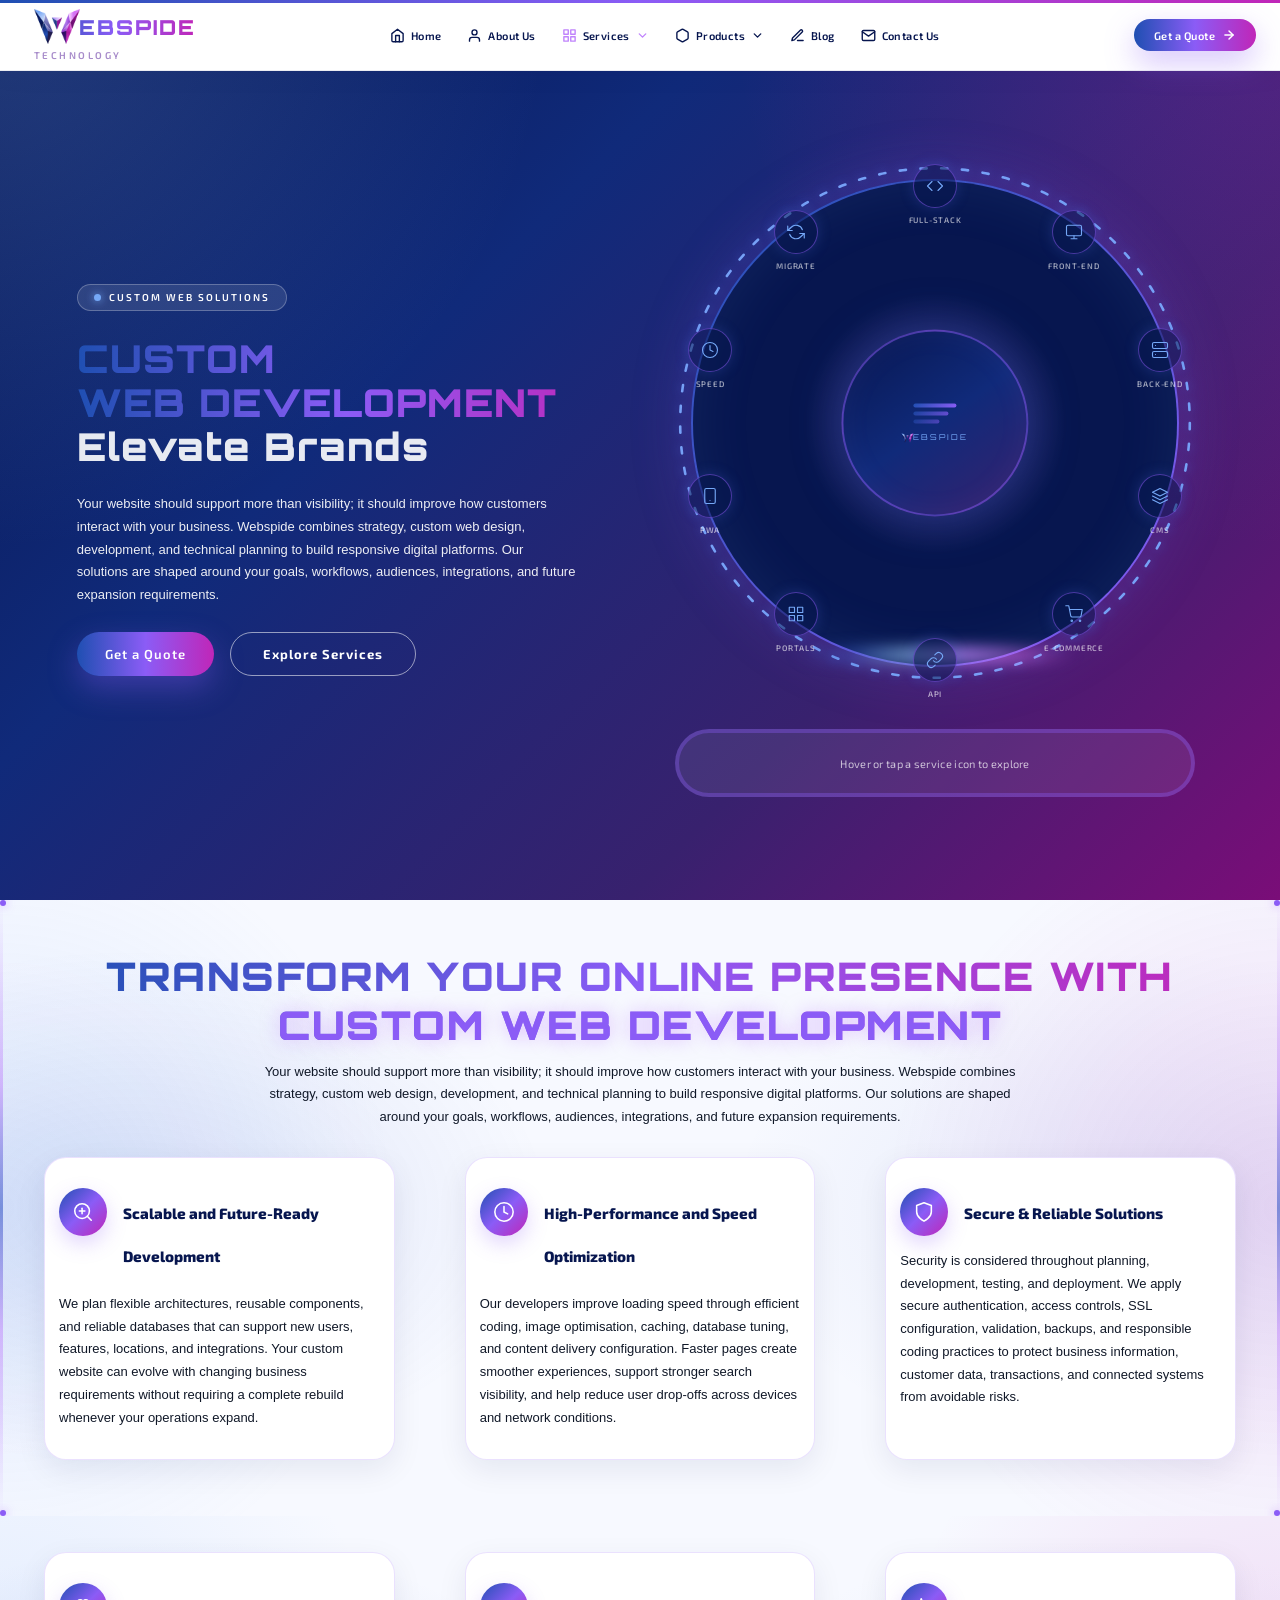
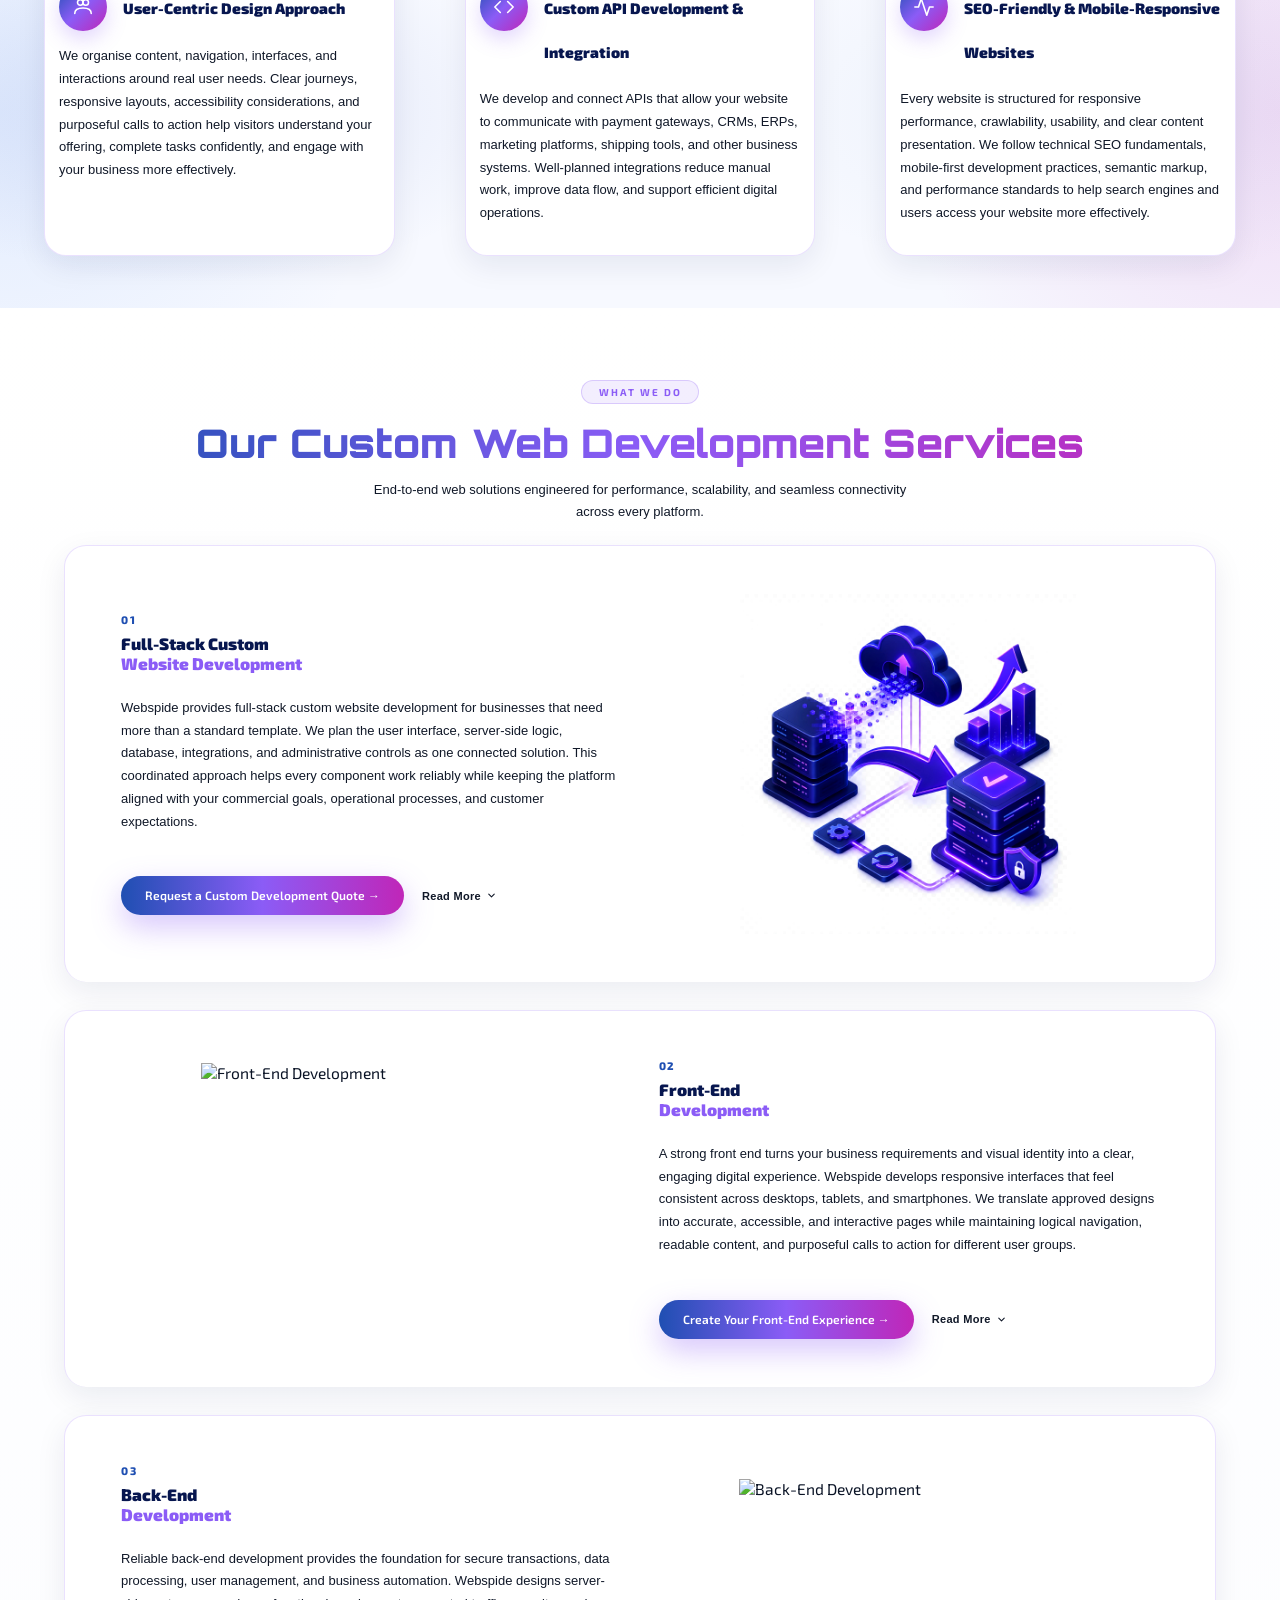
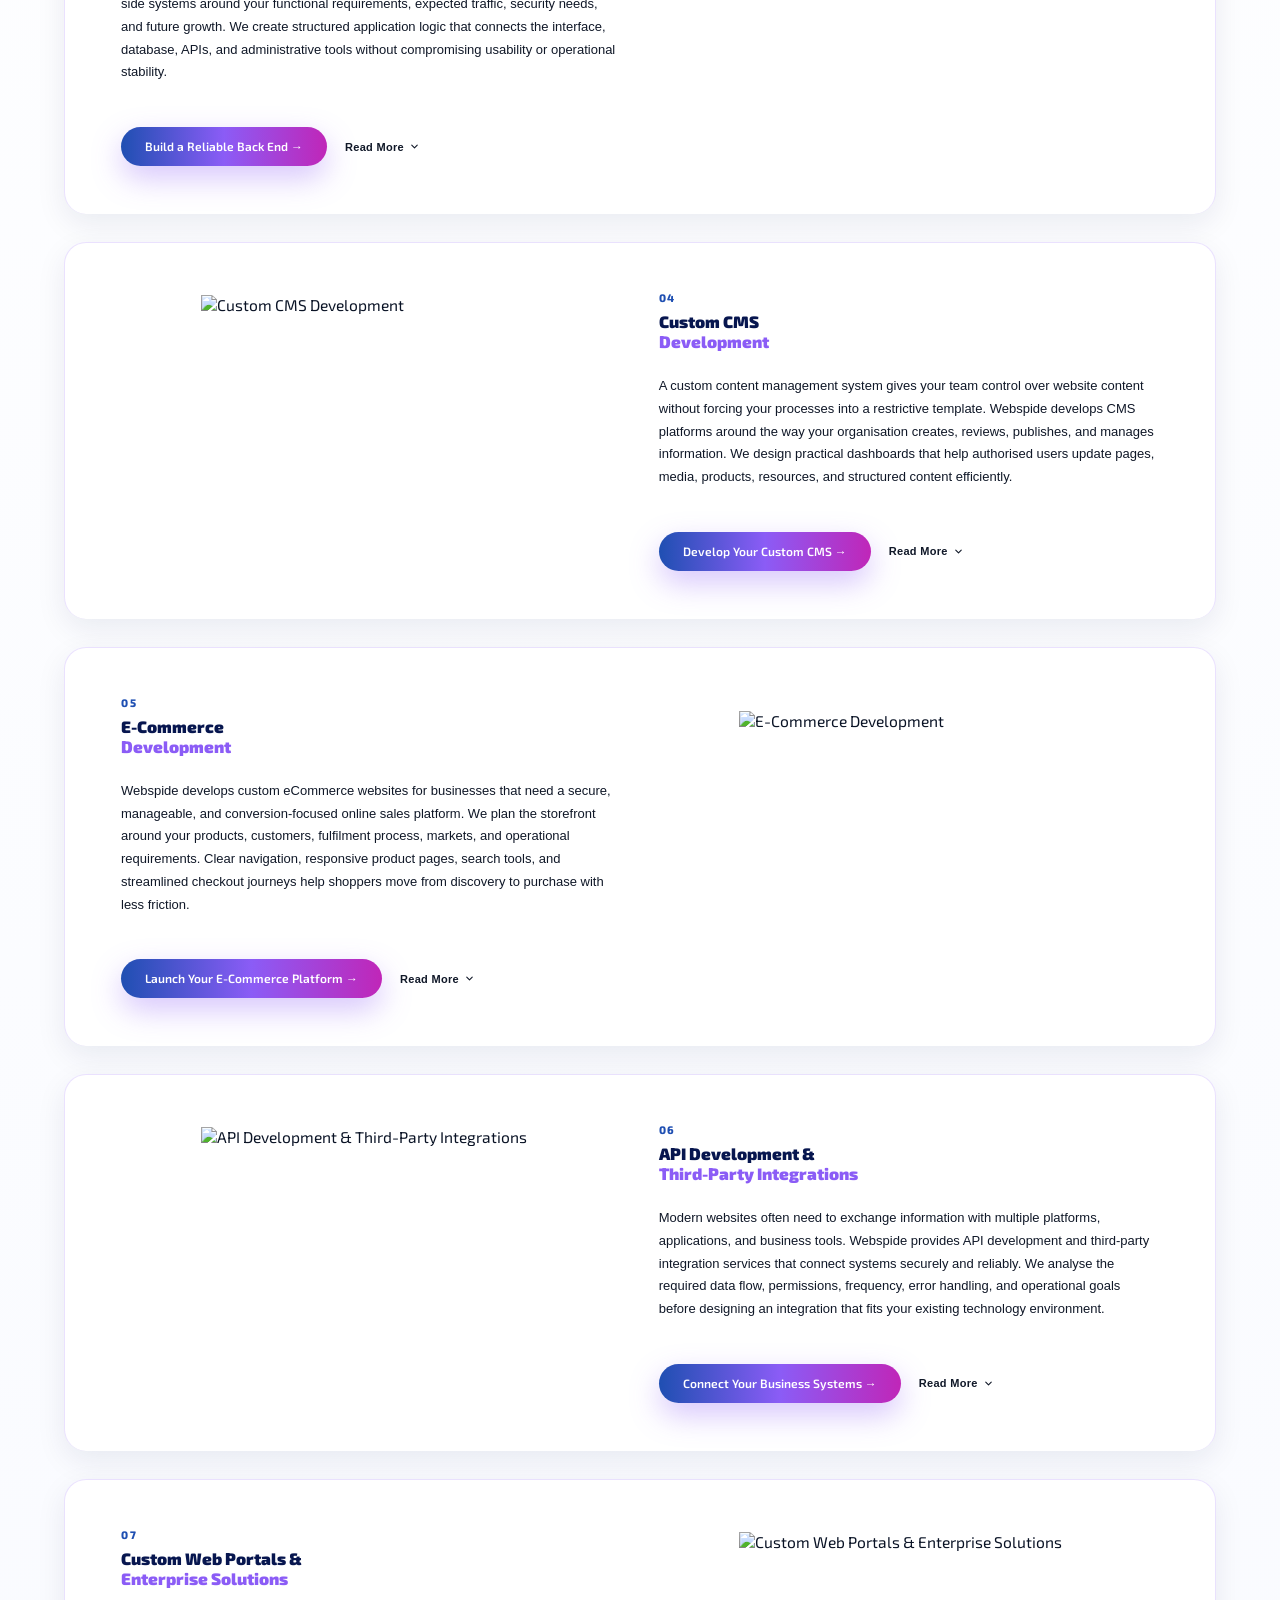
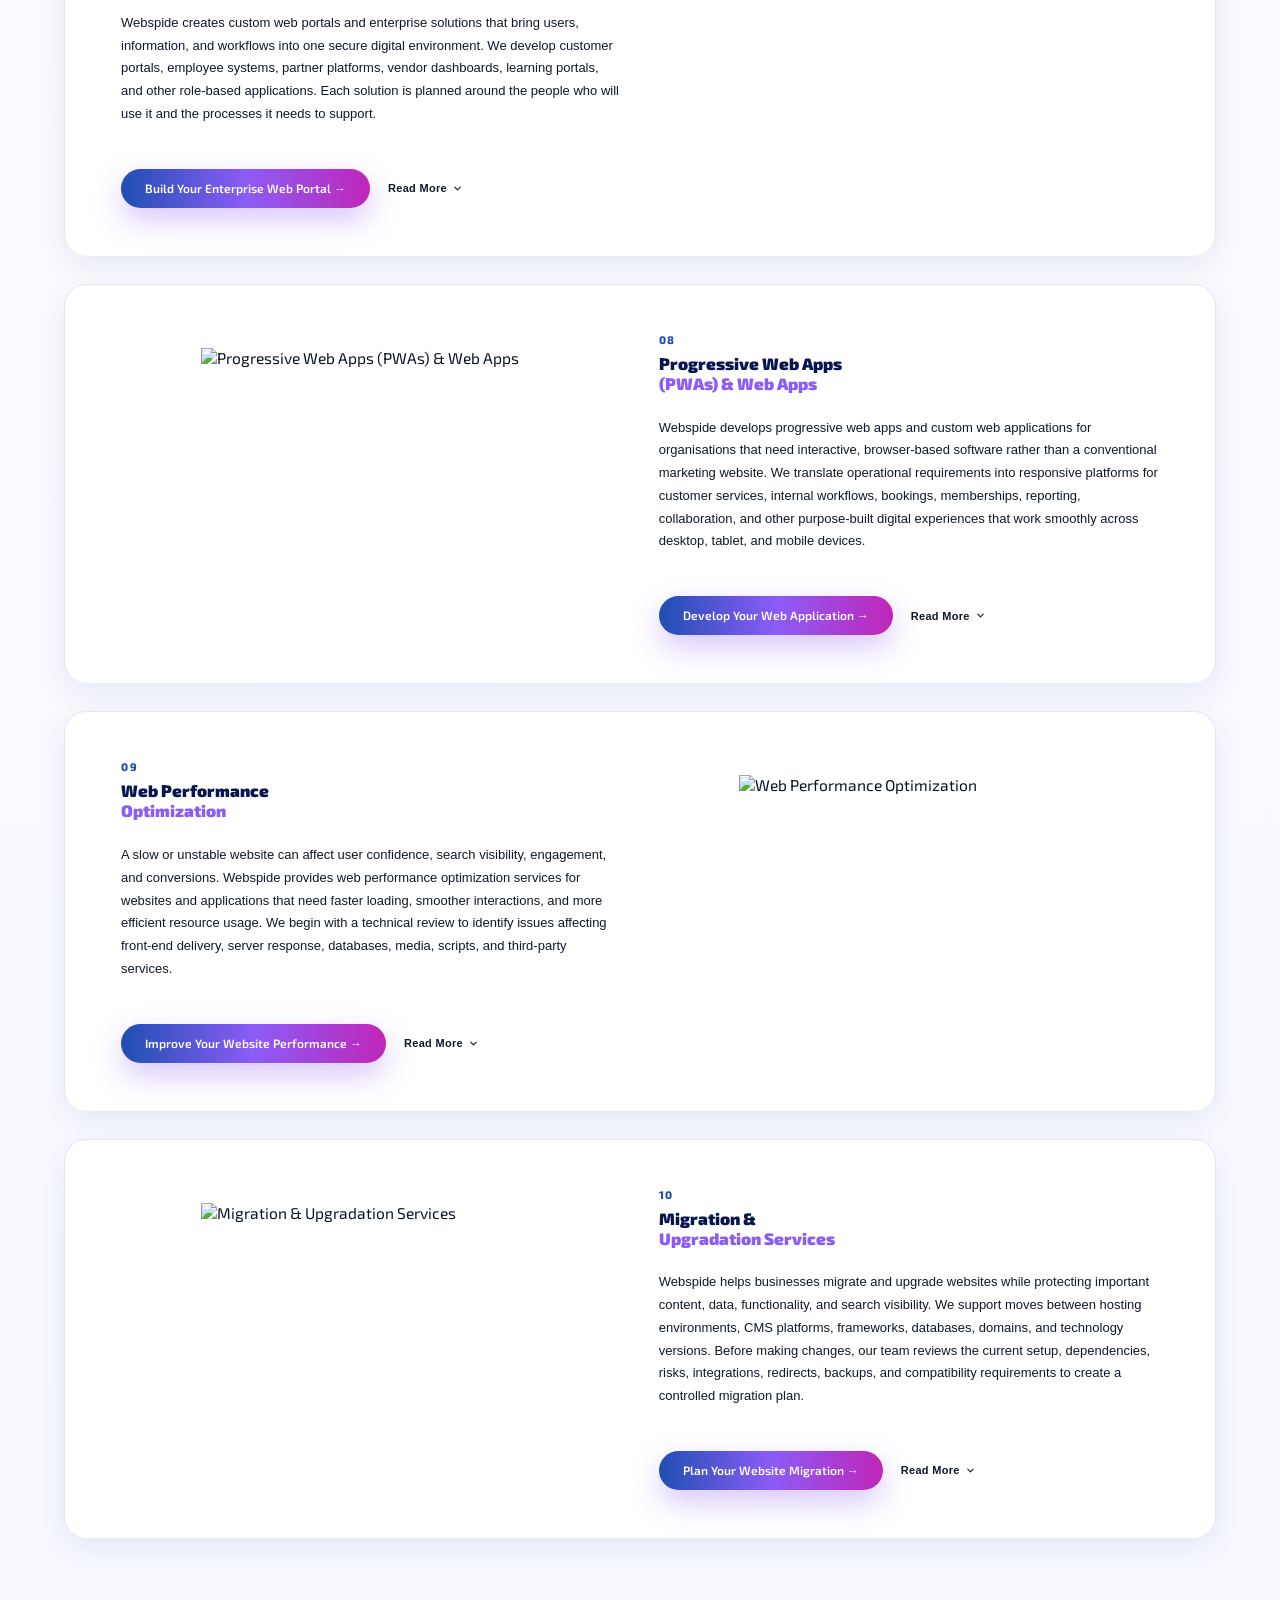
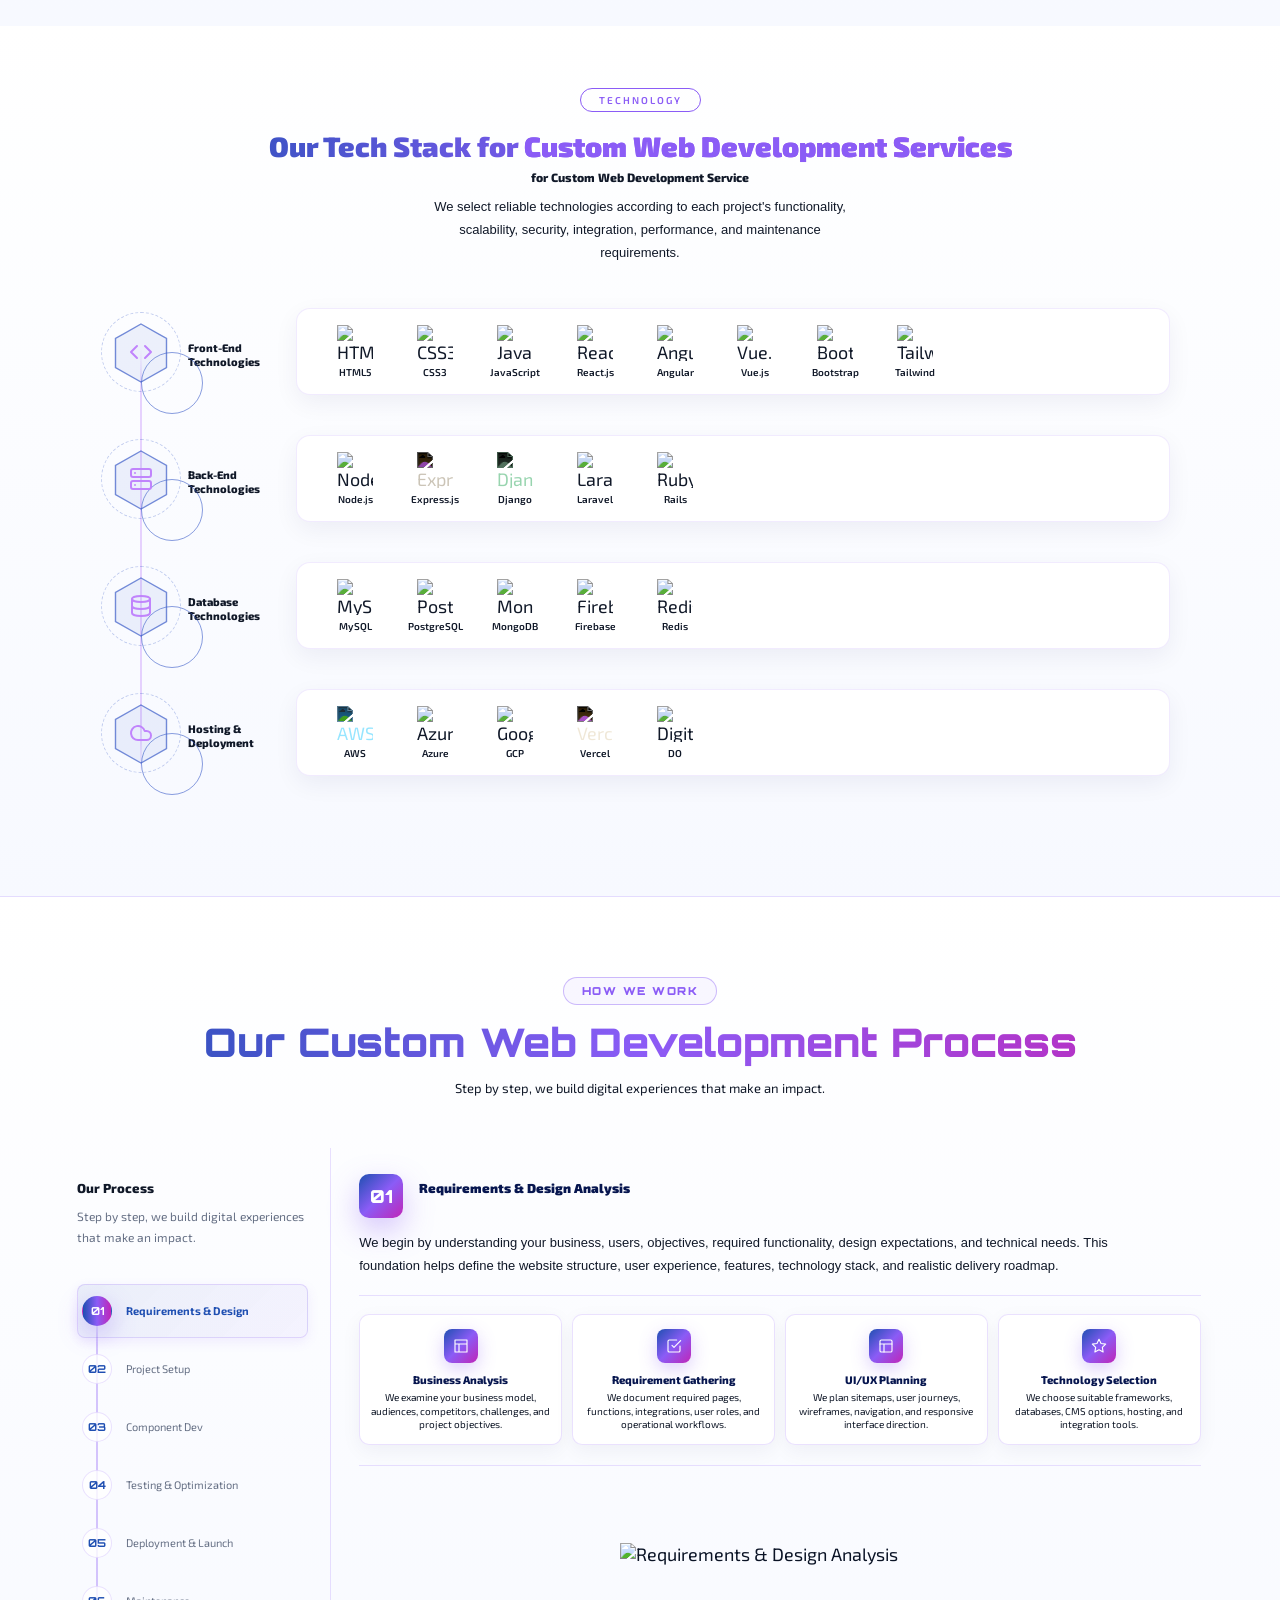
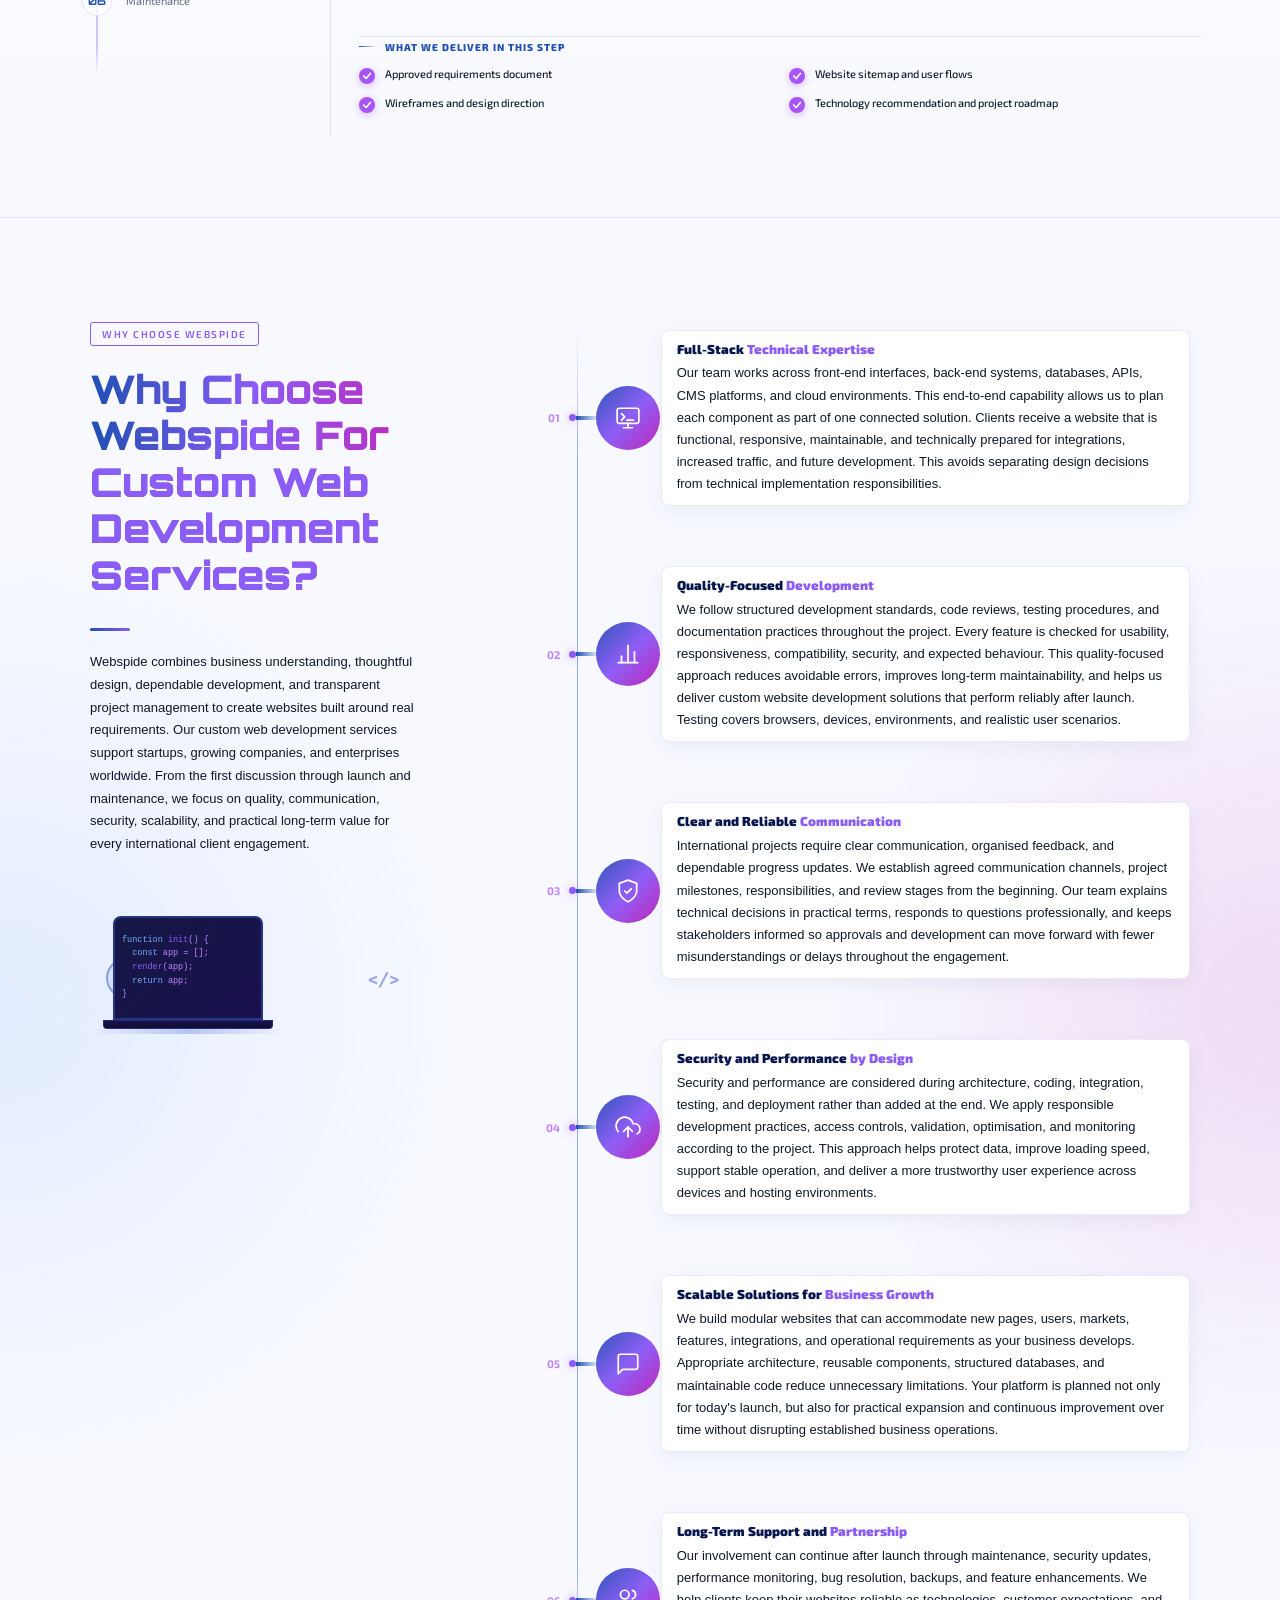
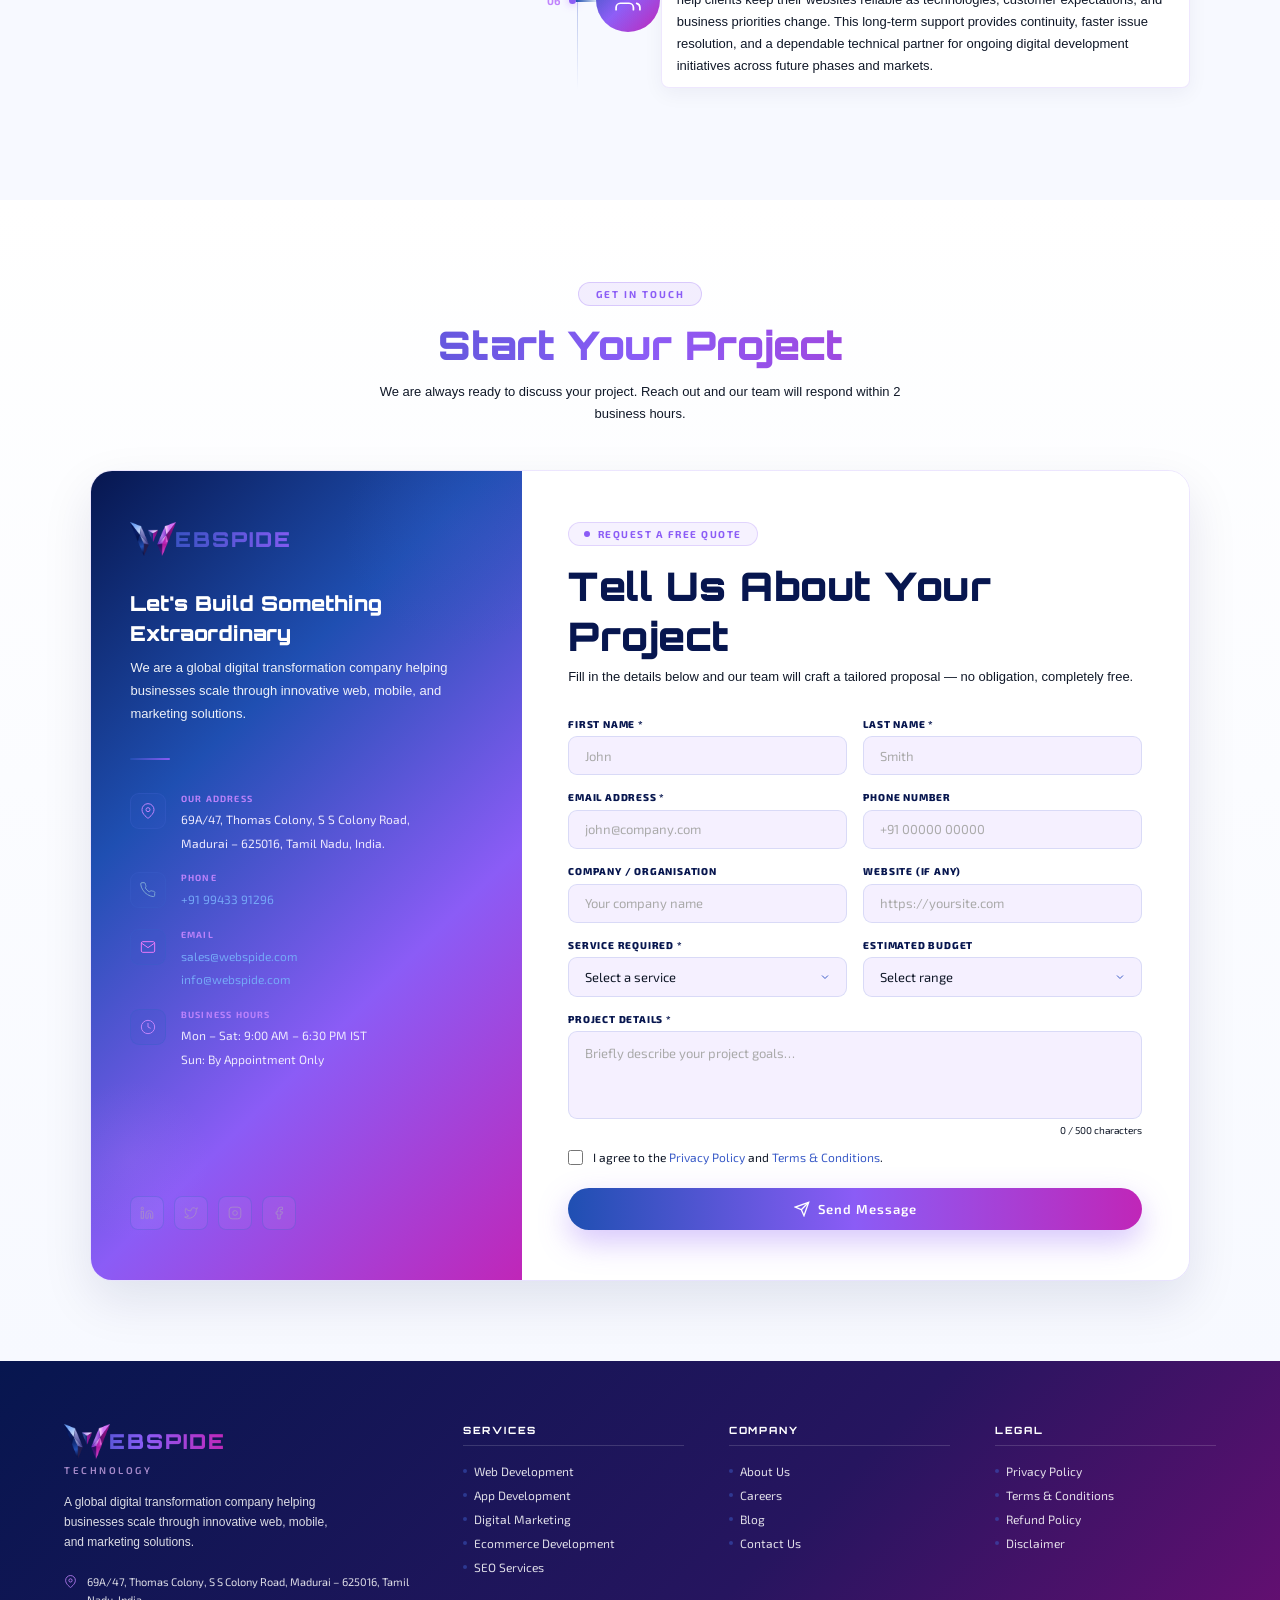
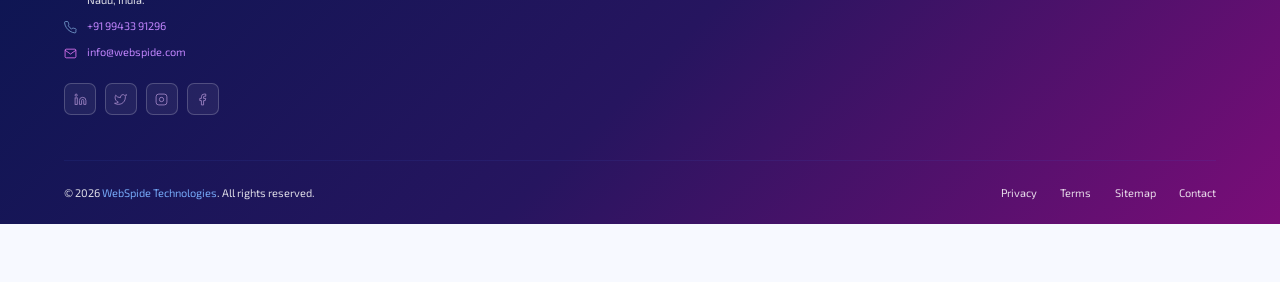
==== commit 5b36e564: "Update index.html" ====
--- a/index.html
+++ b/index.html
@@ -2340,34 +2340,8 @@
       </div>
     </div>
     <div class="card-visual">
-      <div class="illus-wrap float-anim-d">
-        <svg viewBox="0 0 300 240" xmlns="http://www.w3.org/2000/svg">
-          <defs><linearGradient id="lg2" x1="0" y1="0" x2="1" y2="1"><stop offset="0%" stop-color="#7ba4d4"/><stop offset="100%" stop-color="#3b5cc8"/></linearGradient><filter id="glow2"><feGaussianBlur stdDeviation="3" result="blur"/><feMerge><feMergeNode in="blur"/><feMergeNode in="SourceGraphic"/></feMerge></filter></defs>
-          <ellipse cx="150" cy="195" rx="110" ry="22" fill="rgba(0,207,255,0.12)"/>
-          <rect x="50" y="30" width="200" height="140" rx="8" fill="#0a0e24" stroke="#7ba4d4" stroke-width="1.5"/>
-          <rect x="50" y="30" width="200" height="22" rx="8" fill="#0d1b4b"/>
-          <rect x="50" y="45" width="200" height="7" rx="0" fill="#0a0e24"/>
-          <circle cx="68" cy="41" r="4" fill="#e879f9"/><circle cx="82" cy="41" r="4" fill="#3b5cc8"/><circle cx="96" cy="41" r="4" fill="#7ba4d4"/>
-          <rect x="112" y="35" width="120" height="12" rx="6" fill="#060b1a" stroke="#1a2a60" stroke-width="1"/>
-          <text x="120" y="44" font-size="6" font-family="Nunito Sans" fill="#a0b0cc">https://portal.webspide.com</text>
-          <rect x="58" y="60" width="42" height="100" rx="3" fill="#0d1b4b"/>
-          <rect x="64" y="68" width="30" height="6" rx="3" fill="#3b5cc8" opacity=".8"/>
-          <rect x="64" y="80" width="24" height="5" rx="3" fill="#1a2a60"/><rect x="64" y="91" width="27" height="5" rx="3" fill="#1a2a60"/><rect x="64" y="102" width="20" height="5" rx="3" fill="#1a2a60"/><rect x="64" y="113" width="25" height="5" rx="3" fill="#1a2a60"/>
-          <rect x="108" y="60" width="133" height="100" rx="3" fill="#070c1e"/>
-          <path d="M112 145 L130 120 L150 108 L170 115 L190 100 L210 92 L232 85 L235 145 Z" fill="url(#lg2)" opacity=".18"/>
-          <path d="M112 145 L130 120 L150 108 L170 115 L190 100 L210 92 L232 85" fill="none" stroke="#7ba4d4" stroke-width="2" filter="url(#glow2)"/>
-          <circle cx="150" cy="108" r="3.5" fill="#7ba4d4" filter="url(#glow2)"/><circle cx="190" cy="100" r="3.5" fill="#3b5cc8" filter="url(#glow2)"/><circle cx="232" cy="85" r="3.5" fill="#7ba4d4" filter="url(#glow2)"/>
-          <rect x="114" y="66" width="40" height="16" rx="3" fill="#0d1b4b"/><text x="134" y="78" text-anchor="middle" font-size="7" font-family="Rajdhani" fill="#7ba4d4" font-weight="700">+48%</text>
-          <rect x="160" y="66" width="40" height="16" rx="3" fill="#0d1b4b"/><text x="180" y="78" text-anchor="middle" font-size="7" font-family="Rajdhani" fill="#3b5cc8" font-weight="700">Active</text>
-          <rect x="140" y="170" width="20" height="14" rx="2" fill="#0d1b4b"/><rect x="125" y="183" width="50" height="6" rx="3" fill="#0d1b4b"/>
-          <rect x="18" y="80" width="60" height="50" rx="6" fill="#0d1b4b" stroke="#3b5cc8" stroke-width="1" class="float-anim-d"/>
-          <text x="48" y="98" text-anchor="middle" font-size="9" fill="#a0b0cc" font-family="Nunito Sans">Users</text>
-          <text x="48" y="115" text-anchor="middle" font-size="16" font-family="Rajdhani" font-weight="700" fill="#3b5cc8">2.4k</text>
-          <rect x="225" y="75" width="58" height="48" rx="6" fill="#0d1b4b" stroke="#7ba4d4" stroke-width="1" class="float-anim-d2"/>
-          <text x="254" y="93" text-anchor="middle" font-size="8" fill="#a0b0cc" font-family="Nunito Sans">Uptime</text>
-          <text x="254" y="110" text-anchor="middle" font-size="15" font-family="Rajdhani" font-weight="700" fill="#7ba4d4">99.9%</text>
-          <circle cx="34" cy="145" r="12" fill="#1a0842" stroke="#3b5cc8" stroke-width="1.5"/><text x="34" y="149" text-anchor="middle" font-size="12">👤</text>
-        </svg>
+      <div class="illus-wrap float-anim-d" style="max-width:340px; position:relative;">
+        <img src="custom-web-development-front-end-services.webp" alt="Front-End Development" style="width:100%;height:auto;display:block;border-radius:0;box-shadow:none;mix-blend-mode:multiply;filter:contrast(1.05) saturate(1.1);">
       </div>
     </div>
   </div>
@@ -2389,28 +2363,8 @@
       </div>
     </div>
     <div class="card-visual">
-      <div class="illus-wrap float-anim">
-        <svg viewBox="0 0 300 240" xmlns="http://www.w3.org/2000/svg">
-          <defs><linearGradient id="lg3" x1="0" y1="0" x2="1" y2="1"><stop offset="0%" stop-color="#3b5cc8"/><stop offset="100%" stop-color="#7ba4d4"/></linearGradient><filter id="glow3"><feGaussianBlur stdDeviation="4" result="blur"/><feMerge><feMergeNode in="blur"/><feMergeNode in="SourceGraphic"/></feMerge></filter></defs>
-          <ellipse cx="150" cy="195" rx="110" ry="22" fill="rgba(59,92,200,0.15)"/>
-          <rect x="90" y="20" width="120" height="200" rx="18" fill="#0a0e24" stroke="#3b5cc8" stroke-width="2"/>
-          <rect x="90" y="20" width="120" height="200" rx="18" fill="none" stroke="url(#lg3)" stroke-width="1.5" opacity=".6"/>
-          <rect x="97" y="34" width="106" height="172" rx="8" fill="#060b1a"/>
-          <rect x="130" y="26" width="40" height="8" rx="4" fill="#1a0842"/>
-          <circle cx="150" cy="100" r="38" fill="#10064a" stroke="url(#lg3)" stroke-width="2" filter="url(#glow3)"/>
-          <circle cx="150" cy="100" r="30" fill="#0d1b4b" opacity=".8"/>
-          <circle cx="150" cy="100" r="38" fill="none" stroke="#3b5cc8" stroke-dasharray="6 4" stroke-width="1" class="spin" opacity=".5"/>
-          <text x="150" y="95" text-anchor="middle" font-family="Rajdhani" font-weight="700" font-size="14" fill="url(#lg3)" filter="url(#glow3)">Back-End</text>
-          <text x="150" y="112" text-anchor="middle" font-size="9" fill="#a0b0cc" font-family="Nunito Sans">Server Logic</text>
-          <rect x="103" y="150" width="30" height="22" rx="4" fill="#0d1b4b" stroke="#3b5cc8" stroke-width="1"/><text x="118" y="165" text-anchor="middle" font-size="10" fill="#3b5cc8">⚡</text>
-          <rect x="140" y="150" width="30" height="22" rx="4" fill="#0d1b4b" stroke="#7ba4d4" stroke-width="1"/><text x="155" y="165" text-anchor="middle" font-size="10" fill="#7ba4d4">🗄</text>
-          <rect x="177" y="150" width="22" height="22" rx="4" fill="#0d1b4b" stroke="#e879f9" stroke-width="1"/><text x="188" y="165" text-anchor="middle" font-size="10" fill="#e879f9">🔒</text>
-          <rect x="130" y="196" width="40" height="4" rx="2" fill="#1a2a60"/>
-          <rect x="12" y="70" width="68" height="22" rx="6" fill="#0d1b4b" stroke="#3b5cc8" stroke-width="1" class="float-anim-d"/><text x="46" y="85" text-anchor="middle" font-size="8" font-family="Nunito Sans" fill="#a0b0cc">Secure APIs</text>
-          <rect x="224" y="70" width="68" height="22" rx="6" fill="#0d1b4b" stroke="#7ba4d4" stroke-width="1" class="float-anim-d2"/><text x="258" y="85" text-anchor="middle" font-size="8" font-family="Nunito Sans" fill="#a0b0cc">Scalable DB</text>
-          <circle cx="38" cy="112" r="14" fill="#1a0842" stroke="#3b5cc8" stroke-width="1.5" class="float-anim-d"/><text x="38" y="117" text-anchor="middle" font-size="12">⚙</text>
-          <circle cx="262" cy="112" r="14" fill="#1a0842" stroke="#7ba4d4" stroke-width="1.5" class="float-anim-d2"/><text x="262" y="117" text-anchor="middle" font-size="12">🔒</text>
-        </svg>
+      <div class="illus-wrap float-anim" style="max-width:340px; position:relative;">
+        <img src="custom-web-development-back-end-services.webp" alt="Back-End Development" style="width:100%;height:auto;display:block;border-radius:0;box-shadow:none;mix-blend-mode:multiply;filter:contrast(1.05) saturate(1.1);">
       </div>
     </div>
   </div>
@@ -2432,47 +2386,8 @@
       </div>
     </div>
     <div class="card-visual">
-      <div class="illus-wrap float-anim-d">
-        <svg viewBox="0 0 300 240" xmlns="http://www.w3.org/2000/svg">
-          <defs>
-            <linearGradient id="lg6" x1="0" y1="0" x2="1" y2="1"><stop offset="0%" stop-color="#3b5cc8"/><stop offset="100%" stop-color="#7ba4d4"/></linearGradient>
-            <filter id="glow6"><feGaussianBlur stdDeviation="4" result="blur"/><feMerge><feMergeNode in="blur"/><feMergeNode in="SourceGraphic"/></feMerge></filter>
-          </defs>
-          <ellipse cx="150" cy="205" rx="115" ry="20" fill="rgba(59,92,200,0.14)"/>
-          <rect x="30" y="30" width="240" height="165" rx="9" fill="#0a0e24" stroke="#3b5cc8" stroke-width="1.5"/>
-          <rect x="30" y="30" width="240" height="22" rx="9" fill="#0d1b4b"/>
-          <rect x="30" y="46" width="240" height="6" fill="#0a0e24"/>
-          <circle cx="48" cy="41" r="4" fill="#e879f9"/><circle cx="62" cy="41" r="4" fill="#3b5cc8"/><circle cx="76" cy="41" r="4" fill="#7ba4d4"/>
-          <rect x="88" y="34" width="140" height="14" rx="7" fill="#060b1a" stroke="#1a2a60" stroke-width="1"/>
-          <text x="94" y="44" font-size="6.5" font-family="Nunito Sans" fill="#a0b0cc">cms.webspide.com/wp-admin</text>
-          <rect x="38" y="60" width="55" height="125" rx="4" fill="#0d1b4b"/>
-          <rect x="46" y="70" width="30" height="5" rx="2" fill="#3b5cc8" opacity=".9"/>
-          <rect x="46" y="82" width="28" height="4" rx="2" fill="#1a2a60"/>
-          <rect x="46" y="92" width="24" height="4" rx="2" fill="#1a2a60"/>
-          <rect x="46" y="102" width="32" height="4" rx="2" fill="#1a2a60"/>
-          <rect x="46" y="112" width="26" height="4" rx="2" fill="#1a2a60"/>
-          <rect x="46" y="122" width="30" height="4" rx="2" fill="#3b5cc8" opacity=".4"/>
-          <rect x="46" y="132" width="22" height="4" rx="2" fill="#1a2a60"/>
-          <rect x="100" y="60" width="162" height="125" rx="4" fill="#070c1e"/>
-          <rect x="108" y="68" width="120" height="6" rx="2" fill="#3b5cc8" opacity=".7"/>
-          <rect x="108" y="80" width="145" height="3" rx="1" fill="#1a2a60" opacity=".6"/>
-          <rect x="108" y="88" width="130" height="3" rx="1" fill="#1a2a60" opacity=".4"/>
-          <rect x="108" y="100" width="68" height="50" rx="4" fill="#0d1b4b" stroke="rgba(59,92,200,.3)" stroke-width="1"/>
-          <text x="142" y="128" text-anchor="middle" font-size="18" fill="#3b5cc8" opacity=".7">🖼</text>
-          <rect x="182" y="100" width="68" height="22" rx="4" fill="#0d1b4b" stroke="rgba(59,92,200,.3)" stroke-width="1"/>
-          <rect x="190" y="107" width="48" height="3" rx="1" fill="#1a2a60"/>
-          <rect x="190" y="113" width="40" height="3" rx="1" fill="#1a2a60" opacity=".7"/>
-          <rect x="182" y="128" width="68" height="22" rx="4" fill="#0d1b4b" stroke="rgba(0,207,255,.3)" stroke-width="1"/>
-          <rect x="190" y="135" width="44" height="3" rx="1" fill="#1a2a60"/>
-          <rect x="190" y="141" width="36" height="3" rx="1" fill="#1a2a60" opacity=".7"/>
-          <rect x="108" y="156" width="142" height="22" rx="4" fill="#3b5cc8" opacity=".2" stroke="#3b5cc8" stroke-width="1"/>
-          <text x="179" y="171" text-anchor="middle" font-size="8" fill="#c084fc" font-family="Rajdhani" font-weight="700">+ Add New Block</text>
-          <rect x="195" y="20" width="75" height="26" rx="6" fill="#0d1b4b" stroke="#7ba4d4" stroke-width="1" class="float-anim-d"/>
-          <text x="232" y="31" text-anchor="middle" font-size="7.5" fill="#7ba4d4" font-family="Nunito Sans">Plugin Ready</text>
-          <text x="232" y="41" text-anchor="middle" font-size="6.5" fill="#a0b0cc" font-family="Nunito Sans">1,200+ Available</text>
-          <circle cx="30" cy="200" r="14" fill="#1a0842" stroke="#3b5cc8" stroke-width="1.5" class="float-anim-d2"/>
-          <text x="30" y="205" text-anchor="middle" font-size="12" fill="#c084fc" font-weight="900" font-family="Orbitron">W</text>
-        </svg>
+      <div class="illus-wrap float-anim-d" style="max-width:340px; position:relative;">
+        <img src="custom-cms-development-services.webp-artguru.webp" alt="Custom CMS Development" style="width:100%;height:auto;display:block;border-radius:0;box-shadow:none;mix-blend-mode:multiply;filter:contrast(1.05) saturate(1.1);">
       </div>
     </div>
   </div>
@@ -2494,54 +2409,8 @@
       </div>
     </div>
     <div class="card-visual">
-      <div class="illus-wrap float-anim">
-        <svg viewBox="0 0 300 240" xmlns="http://www.w3.org/2000/svg">
-          <defs>
-            <linearGradient id="lg7" x1="0" y1="0" x2="1" y2="1"><stop offset="0%" stop-color="#7ba4d4"/><stop offset="100%" stop-color="#e879f9"/></linearGradient>
-            <filter id="glow7"><feGaussianBlur stdDeviation="4" result="blur"/><feMerge><feMergeNode in="blur"/><feMergeNode in="SourceGraphic"/></feMerge></filter>
-          </defs>
-          <ellipse cx="150" cy="205" rx="115" ry="18" fill="rgba(0,207,255,0.12)"/>
-          <rect x="35" y="35" width="230" height="160" rx="9" fill="#0a0e24" stroke="#7ba4d4" stroke-width="1.5"/>
-          <rect x="35" y="35" width="230" height="22" rx="9" fill="#0d1b4b"/>
-          <rect x="35" y="51" width="230" height="6" fill="#0a0e24"/>
-          <circle cx="53" cy="46" r="4" fill="#e879f9"/><circle cx="67" cy="46" r="4" fill="#3b5cc8"/><circle cx="81" cy="46" r="4" fill="#7ba4d4"/>
-          <rect x="43" y="63" width="165" height="12" rx="3" fill="#0d1b4b"/>
-          <rect x="48" y="67" width="40" height="4" rx="2" fill="#7ba4d4" opacity=".7"/>
-          <rect x="95" y="67" width="25" height="4" rx="2" fill="#1a2a60"/>
-          <rect x="127" y="67" width="25" height="4" rx="2" fill="#1a2a60"/>
-          <rect x="159" y="67" width="25" height="4" rx="2" fill="#1a2a60"/>
-          <rect x="213" y="61" width="44" height="16" rx="6" fill="#7ba4d4" opacity=".15" stroke="#7ba4d4" stroke-width="1"/>
-          <text x="235" y="72" text-anchor="middle" font-size="8" fill="#7ba4d4" font-family="Rajdhani" font-weight="700">🛒 3</text>
-          <rect x="43" y="82" width="64" height="80" rx="5" fill="#0d1b4b" stroke="rgba(0,207,255,.3)" stroke-width="1"/>
-          <rect x="43" y="82" width="64" height="44" rx="5" fill="#10103a"/>
-          <text x="75" y="110" text-anchor="middle" font-size="22">👟</text>
-          <rect x="50" y="131" width="40" height="4" rx="2" fill="#a0b0cc" opacity=".7"/>
-          <rect x="50" y="140" width="28" height="5" rx="2" fill="#7ba4d4" opacity=".8"/>
-          <rect x="50" y="148" width="48" height="9" rx="4" fill="#7ba4d4" opacity=".2"/>
-          <text x="74" y="156" text-anchor="middle" font-size="6.5" fill="#7ba4d4" font-family="Rajdhani">ADD TO CART</text>
-          <rect x="115" y="82" width="64" height="80" rx="5" fill="#0d1b4b" stroke="rgba(59,92,200,.4)" stroke-width="1"/>
-          <rect x="115" y="82" width="64" height="44" rx="5" fill="#10103a"/>
-          <text x="147" y="110" text-anchor="middle" font-size="22">👜</text>
-          <rect x="122" y="131" width="40" height="4" rx="2" fill="#a0b0cc" opacity=".7"/>
-          <rect x="122" y="140" width="28" height="5" rx="2" fill="#3b5cc8" opacity=".8"/>
-          <rect x="122" y="148" width="48" height="9" rx="4" fill="#3b5cc8" opacity=".2"/>
-          <text x="146" y="156" text-anchor="middle" font-size="6.5" fill="#c084fc" font-family="Rajdhani">ADD TO CART</text>
-          <rect x="187" y="82" width="64" height="80" rx="5" fill="#0d1b4b" stroke="rgba(255,60,172,.3)" stroke-width="1"/>
-          <rect x="187" y="82" width="64" height="44" rx="5" fill="#10103a"/>
-          <text x="219" y="110" text-anchor="middle" font-size="22">⌚</text>
-          <rect x="194" y="131" width="40" height="4" rx="2" fill="#a0b0cc" opacity=".7"/>
-          <rect x="194" y="140" width="28" height="5" rx="2" fill="#e879f9" opacity=".8"/>
-          <rect x="194" y="148" width="48" height="9" rx="4" fill="#e879f9" opacity=".15"/>
-          <text x="218" y="156" text-anchor="middle" font-size="6.5" fill="#e879f9" font-family="Rajdhani">ADD TO CART</text>
-          <rect x="43" y="170" width="230" height="16" rx="4" fill="#0a0e24"/>
-          <text x="65" y="181" font-size="7" fill="#a0b0cc" font-family="Nunito Sans">🔒 SSL</text>
-          <text x="110" y="181" font-size="7" fill="#a0b0cc" font-family="Nunito Sans">💳 Stripe</text>
-          <text x="158" y="181" font-size="7" fill="#a0b0cc" font-family="Nunito Sans">📦 Inventory</text>
-          <text x="213" y="181" font-size="7" fill="#a0b0cc" font-family="Nunito Sans">🚀 Fast</text>
-          <rect x="0" y="90" width="62" height="28" rx="6" fill="#0d1b4b" stroke="#7ba4d4" stroke-width="1" class="float-anim-d2"/>
-          <text x="31" y="104" text-anchor="middle" font-size="7.5" fill="#a0b0cc" font-family="Nunito Sans">Revenue</text>
-          <text x="31" y="114" text-anchor="middle" font-size="9" fill="#7ba4d4" font-family="Rajdhani" font-weight="700">+142%</text>
-        </svg>
+      <div class="illus-wrap float-anim" style="max-width:340px; position:relative;">
+        <img src="custom-web-development-ecommerce-platform.webp" alt="E-Commerce Development" style="width:100%;height:auto;display:block;border-radius:0;box-shadow:none;mix-blend-mode:multiply;filter:contrast(1.05) saturate(1.1);">
       </div>
     </div>
   </div>
@@ -2563,31 +2432,8 @@
       </div>
     </div>
     <div class="card-visual">
-      <div class="illus-wrap float-anim">
-        <svg viewBox="0 0 300 240" xmlns="http://www.w3.org/2000/svg">
-          <defs><radialGradient id="bg1" cx="50%" cy="50%" r="50%"><stop offset="0%" stop-color="#1a0a3e"/><stop offset="100%" stop-color="#060b1a"/></radialGradient><filter id="glow1"><feGaussianBlur stdDeviation="4" result="blur"/><feMerge><feMergeNode in="blur"/><feMergeNode in="SourceGraphic"/></feMerge></filter><linearGradient id="lg1" x1="0" y1="0" x2="1" y2="1"><stop offset="0%" stop-color="#3b5cc8"/><stop offset="100%" stop-color="#7ba4d4"/></linearGradient></defs>
-          <ellipse cx="150" cy="170" rx="120" ry="30" fill="rgba(59,92,200,0.18)"/>
-          <rect x="60" y="100" width="180" height="110" rx="8" fill="#0d1b4b" stroke="#3b5cc8" stroke-width="1.5"/>
-          <rect x="68" y="108" width="164" height="90" rx="4" fill="#060b1a"/>
-          <line x1="68" y1="130" x2="232" y2="130" stroke="#1a2a60" stroke-width=".8"/><line x1="68" y1="152" x2="232" y2="152" stroke="#1a2a60" stroke-width=".8"/><line x1="68" y1="174" x2="232" y2="174" stroke="#1a2a60" stroke-width=".8"/>
-          <line x1="110" y1="108" x2="110" y2="198" stroke="#1a2a60" stroke-width=".8"/><line x1="160" y1="108" x2="160" y2="198" stroke="#1a2a60" stroke-width=".8"/><line x1="200" y1="108" x2="200" y2="198" stroke="#1a2a60" stroke-width=".8"/>
-          <circle cx="150" cy="60" r="44" fill="#10064a" stroke="url(#lg1)" stroke-width="2" filter="url(#glow1)"/>
-          <circle cx="150" cy="60" r="36" fill="#0d1b4b" opacity=".8"/>
-          <circle cx="150" cy="60" r="44" fill="none" stroke="#3b5cc8" stroke-width="1" stroke-dasharray="8 5" class="spin" opacity=".5"/>
-          <text x="150" y="56" text-anchor="middle" font-family="Rajdhani,sans-serif" font-weight="700" font-size="20" fill="url(#lg1)" filter="url(#glow1)">API</text>
-          <text x="150" y="72" text-anchor="middle" font-family="Nunito Sans,sans-serif" font-size="8" fill="#a0b0cc">&lt;/&gt;</text>
-          <line x1="106" y1="60" x2="60" y2="60" stroke="#3b5cc8" stroke-width="1" stroke-dasharray="4 3" opacity=".7"/>
-          <line x1="194" y1="60" x2="240" y2="60" stroke="#7ba4d4" stroke-width="1" stroke-dasharray="4 3" opacity=".7"/>
-          <line x1="150" y1="104" x2="150" y2="115" stroke="#e879f9" stroke-width="1" stroke-dasharray="4 3" opacity=".7"/>
-          <rect x="32" y="48" width="26" height="24" rx="5" fill="#1a0842" stroke="#3b5cc8" stroke-width="1.5"/><text x="45" y="63" text-anchor="middle" font-size="11" fill="#3b5cc8">☁</text>
-          <rect x="242" y="48" width="26" height="24" rx="5" fill="#1a0842" stroke="#7ba4d4" stroke-width="1.5"/><text x="255" y="63" text-anchor="middle" font-size="11" fill="#7ba4d4">⚡</text>
-          <circle cx="150" cy="60" r="52" fill="none" stroke="#3b5cc8" stroke-width="1" opacity=".3" style="animation:pulse-ring 2.4s ease-out infinite"/>
-          <rect x="18" y="88" width="52" height="20" rx="5" fill="#1a0842" stroke="#3b5cc8" stroke-width="1" class="float-anim-d"/><text x="44" y="101" text-anchor="middle" font-size="8" font-family="Nunito Sans" fill="#a0b0cc">REST</text>
-          <rect x="230" y="88" width="60" height="20" rx="5" fill="#1a0842" stroke="#7ba4d4" stroke-width="1" class="float-anim-d2"/><text x="260" y="101" text-anchor="middle" font-size="8" font-family="Nunito Sans" fill="#a0b0cc">GraphQL</text>
-          <text x="90" y="148" text-anchor="middle" font-size="14" fill="#3b5cc8" opacity=".8">🛡</text>
-          <text x="150" y="148" text-anchor="middle" font-size="14" fill="#7ba4d4" opacity=".8">🔗</text>
-          <text x="210" y="148" text-anchor="middle" font-size="14" fill="#e879f9" opacity=".8">⚙</text>
-        </svg>
+      <div class="illus-wrap float-anim" style="max-width:340px; position:relative;">
+        <img src="custom-web-development-api-integrations.webp" alt="API Development & Third-Party Integrations" style="width:100%;height:auto;display:block;border-radius:0;box-shadow:none;mix-blend-mode:multiply;filter:contrast(1.05) saturate(1.1);">
       </div>
     </div>
   </div>
@@ -2609,47 +2455,8 @@
       </div>
     </div>
     <div class="card-visual">
-      <div class="illus-wrap float-anim-d">
-        <svg viewBox="0 0 300 240" xmlns="http://www.w3.org/2000/svg">
-          <defs>
-            <linearGradient id="lg10" x1="0" y1="0" x2="1" y2="1"><stop offset="0%" stop-color="#7ba4d4"/><stop offset="100%" stop-color="#3b5cc8"/></linearGradient>
-            <filter id="glow10"><feGaussianBlur stdDeviation="4" result="blur"/><feMerge><feMergeNode in="blur"/><feMergeNode in="SourceGraphic"/></feMerge></filter>
-          </defs>
-          <ellipse cx="150" cy="210" rx="115" ry="18" fill="rgba(0,207,255,0.12)"/>
-          <circle cx="150" cy="100" r="52" fill="#0a0e24" stroke="url(#lg10)" stroke-width="2" filter="url(#glow10)"/>
-          <circle cx="150" cy="100" r="42" fill="#060b1a"/>
-          <circle cx="150" cy="100" r="52" fill="none" stroke="#7ba4d4" stroke-dasharray="8 5" stroke-width="1" class="spin" opacity=".4"/>
-          <rect x="136" y="86" width="28" height="28" rx="4" fill="none" stroke="#7ba4d4" stroke-width="1.8"/>
-          <rect x="140" y="90" width="8" height="8" rx="1" fill="#7ba4d4" opacity=".6"/>
-          <rect x="152" y="90" width="8" height="8" rx="1" fill="#3b5cc8" opacity=".6"/>
-          <rect x="140" y="102" width="8" height="8" rx="1" fill="#e879f9" opacity=".6"/>
-          <rect x="152" y="102" width="8" height="8" rx="1" fill="#c084fc" opacity=".6"/>
-          <text x="150" y="126" text-anchor="middle" font-size="7.5" fill="#a0b0cc" font-family="Nunito Sans">Enterprise Portal</text>
-          <rect x="36" y="62" width="72" height="76" rx="6" fill="#0d1b4b" stroke="rgba(0,207,255,.3)" stroke-width="1" class="float-anim-d"/>
-          <text x="72" y="78" text-anchor="middle" font-size="7.5" fill="#a0b0cc" font-family="Nunito Sans">Users</text>
-          <rect x="44" y="84" width="16" height="44" rx="2" fill="#1a2a60"/>
-          <rect x="44" y="107" width="16" height="21" rx="2" fill="#7ba4d4" opacity=".3"/>
-          <rect x="65" y="84" width="16" height="44" rx="2" fill="#1a2a60"/>
-          <rect x="65" y="97" width="16" height="31" rx="2" fill="#7ba4d4" opacity=".5"/>
-          <rect x="86" y="84" width="16" height="44" rx="2" fill="#1a2a60"/>
-          <rect x="86" y="88" width="16" height="40" rx="2" fill="#7ba4d4" opacity=".85" filter="url(#glow10)"/>
-          <text x="94" y="83" text-anchor="middle" font-size="7" fill="#7ba4d4" font-family="Rajdhani" font-weight="700">Active</text>
-          <rect x="196" y="62" width="72" height="76" rx="6" fill="#0d1b4b" stroke="rgba(59,92,200,.3)" stroke-width="1" class="float-anim-d2"/>
-          <text x="232" y="78" text-anchor="middle" font-size="7.5" fill="#a0b0cc" font-family="Nunito Sans">Access</text>
-          <path d="M204 127 L214 118 L222 108 L232 100 L240 90 L248 80 L258 72" fill="none" stroke="#3b5cc8" stroke-width="2" stroke-linecap="round"/>
-          <path d="M204 127 L214 118 L222 108 L232 100 L240 90 L248 80 L258 72 L258 127 Z" fill="url(#lg10)" opacity=".12"/>
-          <text x="232" y="124" text-anchor="middle" font-size="9" fill="#3b5cc8" font-family="Rajdhani" font-weight="700">Role-Based</text>
-          <rect x="38" y="155" width="46" height="18" rx="6" fill="#0d1b4b" stroke="#3b5cc8" stroke-width="1"/>
-          <text x="61" y="167" text-anchor="middle" font-size="7.5" fill="#c084fc" font-family="Nunito Sans">Admin</text>
-          <rect x="92" y="155" width="46" height="18" rx="6" fill="#0d1b4b" stroke="#7ba4d4" stroke-width="1"/>
-          <text x="115" y="167" text-anchor="middle" font-size="7.5" fill="#7ba4d4" font-family="Nunito Sans">Vendor</text>
-          <rect x="146" y="155" width="46" height="18" rx="6" fill="#0d1b4b" stroke="#e879f9" stroke-width="1"/>
-          <text x="169" y="167" text-anchor="middle" font-size="7.5" fill="#e879f9" font-family="Nunito Sans">Client</text>
-          <rect x="200" y="155" width="60" height="18" rx="6" fill="#0d1b4b" stroke="#7ba4d4" stroke-width="1"/>
-          <text x="230" y="167" text-anchor="middle" font-size="7.5" fill="#c084fc" font-family="Nunito Sans">Employee</text>
-          <rect x="100" y="185" width="100" height="22" rx="7" fill="#0d1b4b" stroke="#7ba4d4" stroke-width="1"/>
-          <text x="150" y="200" text-anchor="middle" font-size="9" fill="#7ba4d4" font-family="Rajdhani" font-weight="700">⚡ Secure & Scalable</text>
-        </svg>
+      <div class="illus-wrap float-anim-d" style="max-width:340px; position:relative;">
+        <img src="custom-web-development-enterprise-portals.webp" alt="Custom Web Portals & Enterprise Solutions" style="width:100%;height:auto;display:block;border-radius:0;box-shadow:none;mix-blend-mode:multiply;filter:contrast(1.05) saturate(1.1);">
       </div>
     </div>
   </div>
@@ -2671,44 +2478,8 @@
       </div>
     </div>
     <div class="card-visual">
-      <div class="illus-wrap float-anim">
-        <svg viewBox="0 0 300 240" xmlns="http://www.w3.org/2000/svg">
-          <defs>
-            <linearGradient id="lg9" x1="0" y1="0" x2="1" y2="1"><stop offset="0%" stop-color="#3b5cc8"/><stop offset="100%" stop-color="#e879f9"/></linearGradient>
-            <filter id="glow9"><feGaussianBlur stdDeviation="4" result="blur"/><feMerge><feMergeNode in="blur"/><feMergeNode in="SourceGraphic"/></feMerge></filter>
-          </defs>
-          <ellipse cx="150" cy="210" rx="110" ry="18" fill="rgba(59,92,200,0.14)"/>
-          <rect x="95" y="15" width="110" height="205" rx="18" fill="#0a0e24" stroke="url(#lg9)" stroke-width="2" filter="url(#glow9)"/>
-          <rect x="100" y="22" width="100" height="191" rx="12" fill="#060b1a"/>
-          <rect x="128" y="22" width="44" height="9" rx="4" fill="#0a0e24"/>
-          <rect x="106" y="38" width="88" height="20" rx="4" fill="#0d1b4b"/>
-          <text x="150" y="51" text-anchor="middle" font-size="9" fill="#c084fc" font-family="Rajdhani" font-weight="700">PWA Dashboard</text>
-          <rect x="106" y="63" width="40" height="30" rx="4" fill="rgba(59,92,200,.15)" stroke="rgba(59,92,200,.4)" stroke-width="1"/>
-          <text x="126" y="74" text-anchor="middle" font-size="7.5" fill="#a0b0cc" font-family="Nunito Sans">Offline</text>
-          <text x="126" y="86" text-anchor="middle" font-size="10" fill="#3b5cc8" font-family="Rajdhani" font-weight="700">Ready</text>
-          <rect x="154" y="63" width="40" height="30" rx="4" fill="rgba(0,207,255,.1)" stroke="rgba(0,207,255,.4)" stroke-width="1"/>
-          <text x="174" y="74" text-anchor="middle" font-size="7.5" fill="#a0b0cc" font-family="Nunito Sans">Speed</text>
-          <text x="174" y="86" text-anchor="middle" font-size="10" fill="#7ba4d4" font-family="Rajdhani" font-weight="700">Fast</text>
-          <rect x="106" y="99" width="88" height="40" rx="4" fill="rgba(59,92,200,.06)" stroke="rgba(59,92,200,.25)" stroke-width="1"/>
-          <path d="M112 132 L120 124 L130 118 L140 122 L150 112 L160 106 L170 100 L185 96" fill="none" stroke="#3b5cc8" stroke-width="1.8" stroke-linecap="round"/>
-          <path d="M112 132 L120 124 L130 118 L140 122 L150 112 L160 106 L170 100 L185 96 L185 138 L112 138 Z" fill="url(#lg9)" opacity=".1"/>
-          <rect x="106" y="145" width="88" height="12" rx="3" fill="#0d1b4b"/>
-          <circle cx="115" cy="151" r="3.5" fill="#3b5cc8"/>
-          <rect x="122" y="149" width="50" height="3" rx="1" fill="#1a2a60"/>
-          <rect x="106" y="162" width="88" height="12" rx="3" fill="#0d1b4b"/>
-          <circle cx="115" cy="168" r="3.5" fill="#e879f9"/>
-          <rect x="122" y="166" width="44" height="3" rx="1" fill="#1a2a60"/>
-          <rect x="106" y="179" width="88" height="12" rx="3" fill="#0d1b4b"/>
-          <circle cx="115" cy="185" r="3.5" fill="#7ba4d4"/>
-          <rect x="122" y="183" width="48" height="3" rx="1" fill="#1a2a60"/>
-          <rect x="132" y="200" width="36" height="4" rx="2" fill="#1a2a60"/>
-          <rect x="5" y="80" width="72" height="24" rx="7" fill="#0d1b4b" stroke="#3b5cc8" stroke-width="1" class="float-anim-d"/>
-          <text x="41" y="94" text-anchor="middle" font-size="8.5" fill="#c084fc" font-family="Nunito Sans">iOS &amp; Android</text>
-          <rect x="225" y="80" width="68" height="24" rx="7" fill="#0d1b4b" stroke="#e879f9" stroke-width="1" class="float-anim-d2"/>
-          <text x="259" y="94" text-anchor="middle" font-size="8" fill="#e879f9" font-family="Nunito Sans">Push Notify</text>
-          <rect x="225" y="112" width="68" height="24" rx="7" fill="#0d1b4b" stroke="#7ba4d4" stroke-width="1" class="float-anim-d"/>
-          <text x="259" y="127" text-anchor="middle" font-size="8.5" fill="#7ba4d4" font-family="Nunito Sans">Offline ✓</text>
-        </svg>
+      <div class="illus-wrap float-anim" style="max-width:340px; position:relative;">
+        <img src="custom-web-development-progressive-web-apps.webp" alt="Progressive Web Apps (PWAs) & Web Apps" style="width:100%;height:auto;display:block;border-radius:0;box-shadow:none;mix-blend-mode:multiply;filter:contrast(1.05) saturate(1.1);">
       </div>
     </div>
   </div>
@@ -2729,34 +2500,9 @@
         <button type="button" class="svc-btn-link" data-readmore>Read More<svg class="rm-chevron" viewBox="0 0 24 24"><polyline points="6 9 12 15 18 9"/></svg></button>
       </div>
     </div>
-    <div class="card-visual">
-      <div class="illus-wrap float-anim-d">
-        <svg viewBox="0 0 300 240" xmlns="http://www.w3.org/2000/svg">
-          <defs><linearGradient id="lg4" x1="0" y1="0" x2="1" y2="1"><stop offset="0%" stop-color="#7ba4d4"/><stop offset="100%" stop-color="#e879f9"/></linearGradient><filter id="glow4"><feGaussianBlur stdDeviation="3" result="blur"/><feMerge><feMergeNode in="blur"/><feMergeNode in="SourceGraphic"/></feMerge></filter></defs>
-          <ellipse cx="150" cy="200" rx="115" ry="20" fill="rgba(0,207,255,0.1)"/>
-          <rect x="45" y="40" width="170" height="120" rx="6" fill="#0a0e24" stroke="#7ba4d4" stroke-width="1.5"/>
-          <rect x="45" y="40" width="170" height="18" rx="6" fill="#0d1b4b"/>
-          <rect x="45" y="52" width="170" height="6" fill="#0a0e24"/>
-          <circle cx="58" cy="49" r="3" fill="#e879f9"/><circle cx="70" cy="49" r="3" fill="#3b5cc8"/><circle cx="82" cy="49" r="3" fill="#7ba4d4"/>
-          <rect x="52" y="65" width="156" height="85" rx="3" fill="#070c1e"/>
-          <line x1="52" y1="90" x2="208" y2="90" stroke="#1a2a60" stroke-width=".8"/><line x1="52" y1="110" x2="208" y2="110" stroke="#1a2a60" stroke-width=".8"/><line x1="52" y1="130" x2="208" y2="130" stroke="#1a2a60" stroke-width=".8"/>
-          <path d="M58 145 L80 130 L100 118 L120 110 L140 95 L160 82 L175 72 L200 68" fill="none" stroke="#7ba4d4" stroke-width="2.5" filter="url(#glow4)"/>
-          <path d="M58 145 L80 130 L100 118 L120 110 L140 95 L160 82 L175 72 L200 68 L200 145 Z" fill="url(#lg4)" opacity=".12"/>
-          <circle cx="140" cy="95" r="4" fill="#7ba4d4" filter="url(#glow4)"/><circle cx="200" cy="68" r="4" fill="#e879f9" filter="url(#glow4)"/>
-          <rect x="123" y="160" width="14" height="12" rx="2" fill="#0d1b4b"/><rect x="112" y="171" width="36" height="5" rx="3" fill="#0d1b4b"/>
-          <circle cx="240" cy="90" r="40" fill="#0a0e24" stroke="#3b5cc8" stroke-width="1.5"/>
-          <circle cx="240" cy="90" r="32" fill="#060b1a"/>
-          <path d="M212 108 A32 32 0 1 1 268 108" fill="none" stroke="#1a2a60" stroke-width="6" stroke-linecap="round"/>
-          <path d="M212 108 A32 32 0 0 1 255 62" fill="none" stroke="url(#lg4)" stroke-width="6" stroke-linecap="round" filter="url(#glow4)"/>
-          <line x1="240" y1="90" x2="255" y2="66" stroke="#ffffff" stroke-width="2" stroke-linecap="round"/>
-          <circle cx="240" cy="90" r="4" fill="#3b5cc8"/>
-          <text x="240" y="102" text-anchor="middle" font-size="9" font-family="Rajdhani" font-weight="700" fill="#7ba4d4">98</text>
-          <text x="240" y="114" text-anchor="middle" font-size="7" fill="#a0b0cc">Score</text>
-          <rect x="12" y="120" width="60" height="20" rx="5" fill="#0d1b4b" stroke="#7ba4d4" stroke-width="1" class="float-anim-d"/><text x="42" y="133" text-anchor="middle" font-size="7.5" fill="#7ba4d4" font-family="Nunito Sans">CDN ✓</text>
-          <rect x="12" y="148" width="60" height="20" rx="5" fill="#0d1b4b" stroke="#3b5cc8" stroke-width="1" class="float-anim-d2"/><text x="42" y="161" text-anchor="middle" font-size="7.5" fill="#3b5cc8" font-family="Nunito Sans">Cache ✓</text>
-          <rect x="80" y="190" width="90" height="22" rx="6" fill="#0d1b4b" stroke="#7ba4d4" stroke-width="1"/>
-          <text x="125" y="205" text-anchor="middle" font-size="9" fill="#7ba4d4" font-family="Rajdhani" font-weight="600">⚡ 0.8s Load Time</text>
-        </svg>
+     <div class="card-visual">
+      <div class="illus-wrap float-anim" style="max-width:340px; position:relative;">
+        <img src="custom-web-development-performance-optimization.webp" alt="Web Performance Optimization" style="width:100%;height:auto;display:block;border-radius:0;box-shadow:none;mix-blend-mode:multiply;filter:contrast(1.05) saturate(1.1);">
       </div>
     </div>
   </div>
@@ -2778,30 +2524,8 @@
       </div>
     </div>
     <div class="card-visual">
-      <div class="illus-wrap float-anim-d2">
-        <svg viewBox="0 0 300 240" xmlns="http://www.w3.org/2000/svg">
-          <defs><linearGradient id="lg5" x1="0" y1="0" x2="1" y2="1"><stop offset="0%" stop-color="#3b5cc8"/><stop offset="100%" stop-color="#7ba4d4"/></linearGradient><filter id="glow5"><feGaussianBlur stdDeviation="4" result="blur"/><feMerge><feMergeNode in="blur"/><feMergeNode in="SourceGraphic"/></feMerge></filter></defs>
-          <ellipse cx="150" cy="205" rx="115" ry="18" fill="rgba(59,92,200,0.12)"/>
-          <rect x="20" y="80" width="90" height="20" rx="5" fill="#0d1b4b" stroke="#3b5cc8" stroke-width="1.5"/><rect x="24" y="84" width="12" height="12" rx="2" fill="#3b5cc8" opacity=".7"/><rect x="40" y="87" width="40" height="4" rx="2" fill="#1a2a60"/><rect x="84" y="87" width="10" height="4" rx="2" fill="#3b5cc8" style="animation:blink 1.5s ease-in-out infinite"/>
-          <rect x="20" y="104" width="90" height="20" rx="5" fill="#0d1b4b" stroke="#3b5cc8" stroke-width="1.5"/><rect x="24" y="108" width="12" height="12" rx="2" fill="#3b5cc8" opacity=".5"/><rect x="40" y="111" width="35" height="4" rx="2" fill="#1a2a60"/><rect x="84" y="111" width="10" height="4" rx="2" fill="#3b5cc8" opacity=".5" style="animation:blink 1.8s ease-in-out infinite 0.5s"/>
-          <rect x="20" y="128" width="90" height="20" rx="5" fill="#0d1b4b" stroke="#3b5cc8" stroke-width="1.5"/><rect x="24" y="132" width="12" height="12" rx="2" fill="#3b5cc8" opacity=".3"/><rect x="40" y="135" width="30" height="4" rx="2" fill="#1a2a60"/>
-          <text x="65" y="78" text-anchor="middle" font-size="9" fill="#a0b0cc" font-family="Nunito Sans">Old Server</text>
-          <path d="M115 110 L180 110" stroke="url(#lg5)" stroke-width="2.5" stroke-dasharray="6 4" marker-end="url(#arr)"/>
-          <path d="M115 125 L180 125" stroke="url(#lg5)" stroke-width="2.5" stroke-dasharray="6 4" marker-end="url(#arr)"/>
-          <defs><marker id="arr" markerWidth="6" markerHeight="6" refX="3" refY="3" orient="auto"><path d="M0 0 L6 3 L0 6 Z" fill="#7ba4d4"/></marker></defs>
-          <ellipse cx="150" cy="55" rx="42" ry="26" fill="#0d1b4b" stroke="url(#lg5)" stroke-width="2" filter="url(#glow5)"/>
-          <path d="M138 55 L150 42 L162 55" fill="none" stroke="#7ba4d4" stroke-width="2.5" stroke-linecap="round" stroke-linejoin="round"/>
-          <line x1="150" y1="42" x2="150" y2="65" stroke="#7ba4d4" stroke-width="2.5" stroke-linecap="round"/>
-          <text x="150" y="78" text-anchor="middle" font-size="9" fill="#a0b0cc" font-family="Nunito Sans">Cloud Migration</text>
-          <rect x="190" y="80" width="90" height="20" rx="5" fill="#0d1b4b" stroke="#7ba4d4" stroke-width="1.5"/><rect x="194" y="84" width="12" height="12" rx="2" fill="#7ba4d4" opacity=".9"/><rect x="210" y="87" width="40" height="4" rx="2" fill="#1a2a60"/><rect x="254" y="87" width="10" height="4" rx="2" fill="#7ba4d4" style="animation:blink 1.2s ease-in-out infinite"/>
-          <rect x="190" y="104" width="90" height="20" rx="5" fill="#0d1b4b" stroke="#7ba4d4" stroke-width="1.5"/><rect x="194" y="108" width="12" height="12" rx="2" fill="#7ba4d4" opacity=".7"/><rect x="210" y="111" width="38" height="4" rx="2" fill="#1a2a60"/><rect x="254" y="111" width="10" height="4" rx="2" fill="#7ba4d4" opacity=".7" style="animation:blink 1.4s ease-in-out infinite 0.3s"/>
-          <rect x="190" y="128" width="90" height="20" rx="5" fill="#0d1b4b" stroke="#7ba4d4" stroke-width="1.5"/><rect x="194" y="132" width="12" height="12" rx="2" fill="#7ba4d4" opacity=".5"/><rect x="210" y="135" width="36" height="4" rx="2" fill="#1a2a60"/>
-          <text x="235" y="78" text-anchor="middle" font-size="9" fill="#a0b0cc" font-family="Nunito Sans">New Server</text>
-          <rect x="60" y="168" width="180" height="12" rx="6" fill="#0d1b4b"/><rect x="60" y="168" width="150" height="12" rx="6" fill="url(#lg5)" opacity=".85"/>
-          <text x="150" y="195" text-anchor="middle" font-size="9" fill="#7ba4d4" font-family="Rajdhani" font-weight="600">Migration: 83% Complete</text>
-          <rect x="104" y="215" width="92" height="18" rx="5" fill="#0d1b4b" stroke="#3b5cc8" stroke-width="1"/>
-          <text x="150" y="228" text-anchor="middle" font-size="8" fill="#3b5cc8" font-family="Nunito Sans">Zero Data Loss Guarantee</text>
-        </svg>
+      <div class="illus-wrap float-anim" style="max-width:340px; position:relative;">
+        <img src="custom-web-development-website-migration.webp" alt="Migration & Upgradation Services" style="width:100%;height:auto;display:block;border-radius:0;box-shadow:none;mix-blend-mode:multiply;filter:contrast(1.05) saturate(1.1);">
       </div>
     </div>
   </div>
@@ -3294,12 +3018,12 @@
 
 (function(){
   const steps=[
-    {num:'01',label:'Requirements & Design',title:'Requirements & Design Analysis',desc:'We begin by understanding your business, users, objectives, required functionality, design expectations, and technical needs. This foundation helps define the website structure, user experience, features, technology stack, and realistic delivery roadmap.',subs:[{title:'Business Analysis',desc:'We examine your business model, audiences, competitors, challenges, and project objectives.',icon:'<path d="M3 3h18v18H3zM3 9h18M9 21V9"/>'},{title:'Requirement Gathering',desc:'We document required pages, functions, integrations, user roles, and operational workflows.',icon:'<path d="M9 11l3 3L22 4"/><path d="M21 12v7a2 2 0 0 1-2 2H5a2 2 0 0 1-2-2V5a2 2 0 0 1 2-2h11"/>'},{title:'UI/UX Planning',desc:'We plan sitemaps, user journeys, wireframes, navigation, and responsive interface direction.',icon:'<rect x="3" y="3" width="18" height="18" rx="2"/><path d="M3 9h18M9 21V9"/>'},{title:'Technology Selection',desc:'We choose suitable frameworks, databases, CMS options, hosting, and integration tools.',icon:'<path d="M12 2l3.09 6.26L22 9.27l-5 4.87L18.18 21 12 17.77 5.82 21 7 14.14l-5-4.87 6.91-1.01L12 2z"/>'}],deliverables:['Approved requirements document','Website sitemap and user flows','Wireframes and design direction','Technology recommendation and project roadmap'],illus:'<svg viewBox="0 0 180 140" xmlns="http://www.w3.org/2000/svg"><defs><linearGradient id="i1" x1="0" y1="0" x2="1" y2="1"><stop offset="0%" stop-color="#1F4FB2"/><stop offset="100%" stop-color="#8B5CF6"/></linearGradient></defs><ellipse cx="90" cy="130" rx="70" ry="12" fill="rgba(31,79,178,0.1)"/><rect x="25" y="45" width="130" height="82" rx="8" fill="#ffffff" stroke="url(#i1)" stroke-width="1.5"/><rect x="25" y="45" width="130" height="16" rx="8" fill="#f7f9ff"/><rect x="35" y="52" width="8" height="8" rx="2" fill="#1F4FB2"/><rect x="48" y="55" width="50" height="3" rx="2" fill="rgba(139,92,246,.2)"/><rect x="35" y="72" width="50" height="4" rx="2" fill="rgba(31,79,178,.15)"/><rect x="35" y="82" width="40" height="4" rx="2" fill="rgba(31,79,178,.1)"/><rect x="35" y="92" width="45" height="4" rx="2" fill="rgba(31,79,178,.1)"/><rect x="95" y="68" width="48" height="52" rx="4" fill="rgba(31,79,178,.05)" stroke="rgba(31,79,178,.2)" stroke-width="1"/><path d="M102 115 L110 100 L120 93 L132 98 L138 88" fill="none" stroke="#8B5CF6" stroke-width="1.5" stroke-linecap="round"/><circle cx="55" cy="24" r="16" fill="#ffffff" stroke="url(#i1)" stroke-width="1.5"/><path d="M48 24 L53 29 L63 19" fill="none" stroke="#8B5CF6" stroke-width="2" stroke-linecap="round" stroke-linejoin="round"/></svg>'},
-    {num:'02',label:'Project Setup',title:'Project Planning & Technical Setup',desc:'After requirements are approved, we organise the project architecture, environments, milestones, responsibilities, and development standards. This stage creates a dependable technical foundation and keeps delivery structured, visible, and manageable.',subs:[{title:'Technical Architecture',desc:'We define modules, databases, APIs, integrations, security, and system communication.',icon:'<rect x="2" y="2" width="20" height="8" rx="2"/><rect x="2" y="14" width="20" height="8" rx="2"/><line x1="6" y1="6" x2="6.01" y2="6"/><line x1="6" y1="18" x2="6.01" y2="18"/>'},{title:'Development Environment Setup',desc:'We configure local, staging, testing, and production-ready development environments securely.',icon:'<circle cx="12" cy="12" r="3"/><path d="M19.07 4.93l-1.41 1.41M4.93 4.93l1.41 1.41"/>'},{title:'Project and Sprint Planning',desc:'We divide delivery into clear phases, milestones, tasks, reviews, and deadlines.',icon:'<polyline points="22 12 18 12 15 21 9 3 6 12 2 12"/>'},{title:'Coding Standards',desc:'We establish secure coding, naming, documentation, review, and version-control standards.',icon:'<polyline points="16 18 22 12 16 6"/><polyline points="8 6 2 12 8 18"/>'}],deliverables:['Technical architecture plan','Configured development environments','Database and API plan','Project schedule and coding standards'],illus:'<svg viewBox="0 0 180 140" xmlns="http://www.w3.org/2000/svg"><defs><linearGradient id="i2" x1="0" y1="0" x2="1" y2="1"><stop offset="0%" stop-color="#1F4FB2"/><stop offset="100%" stop-color="#8B5CF6"/></linearGradient></defs><ellipse cx="90" cy="130" rx="65" ry="10" fill="rgba(31,79,178,.08)"/><circle cx="90" cy="65" r="45" fill="#ffffff" stroke="url(#i2)" stroke-width="2"/><circle cx="90" cy="65" r="35" fill="#f7f9ff"/><text x="90" y="60" text-anchor="middle" font-family="Orbitron,sans-serif" font-size="12" font-weight="900" fill="url(#i2)">SETUP</text><text x="90" y="76" text-anchor="middle" font-size="7.5" fill="#1F4FB2" font-family="Nunito Sans">&lt;config /&gt;</text><rect x="10" y="40" width="36" height="18" rx="5" fill="#ffffff" stroke="#1F4FB2" stroke-width="1"/><text x="28" y="52" text-anchor="middle" font-size="7" fill="#8B5CF6" font-family="Nunito Sans">Node.js</text><rect x="134" y="40" width="36" height="18" rx="5" fill="#ffffff" stroke="#1F4FB2" stroke-width="1"/><text x="152" y="52" text-anchor="middle" font-size="7" fill="#1F4FB2" font-family="Nunito Sans">Docker</text></svg>'},
-    {num:'03',label:'Component Dev',title:'UI/UX & Custom Development',desc:'Our designers and developers transform approved plans into a responsive, visually consistent, and functional website. Every interface, feature, database, and integration is developed around your brand, users, and business operations.',subs:[{title:'Responsive Front-End Development',desc:'We build accessible interfaces for desktops, tablets, smartphones, and modern browsers.',icon:'<rect x="3" y="3" width="7" height="7"/><rect x="14" y="3" width="7" height="7"/><rect x="3" y="14" width="7" height="7"/><rect x="14" y="14" width="7" height="7"/>'},{title:'Back-End Development',desc:'We develop secure databases, business logic, user controls, and administrative systems.',icon:'<path d="M21 16V8a2 2 0 0 0-1-1.73l-7-4a2 2 0 0 0-2 0l-7 4A2 2 0 0 0 3 8v8a2 2 0 0 0 1 1.73l7 4a2 2 0 0 0 2 0l7-4A2 2 0 0 0 21 16z"/>'},{title:'Custom Feature Development',desc:'We create tailored forms, dashboards, portals, bookings, calculators, and workflow modules.',icon:'<path d="M10 13a5 5 0 0 0 7.54.54l3-3a5 5 0 0 0-7.07-7.07l-1.72 1.71"/>'},{title:'API and Third-Party Integrations',desc:'We connect payments, CRMs, ERPs, maps, communications, and external platforms.',icon:'<circle cx="12" cy="12" r="3"/><circle cx="12" cy="12" r="9"/>'}],deliverables:['Responsive website interface','Custom back-end functionality','Admin panel or CMS','Required APIs and third-party integrations'],illus:'<svg viewBox="0 0 180 140" xmlns="http://www.w3.org/2000/svg"><defs><linearGradient id="i3" x1="0" y1="0" x2="1" y2="1"><stop offset="0%" stop-color="#1F4FB2"/><stop offset="100%" stop-color="#C026B8"/></linearGradient></defs><ellipse cx="90" cy="130" rx="65" ry="10" fill="rgba(31,79,178,.08)"/><rect x="15" y="25" width="65" height="46" rx="6" fill="#ffffff" stroke="url(#i3)" stroke-width="1.5"/><rect x="23" y="34" width="28" height="4" rx="2" fill="#1F4FB2" opacity=".8"/><rect x="23" y="44" width="48" height="3" rx="2" fill="rgba(139,92,246,.25)"/><rect x="23" y="52" width="40" height="3" rx="2" fill="rgba(139,92,246,.18)"/><rect x="100" y="25" width="65" height="46" rx="6" fill="#ffffff" stroke="url(#i3)" stroke-width="1.5"/><rect x="108" y="34" width="28" height="4" rx="2" fill="#C026B8" opacity=".7"/><rect x="108" y="44" width="45" height="3" rx="2" fill="rgba(192,38,184,.2)"/><rect x="57" y="86" width="65" height="46" rx="6" fill="#ffffff" stroke="url(#i3)" stroke-width="1.5"/><rect x="65" y="95" width="32" height="4" rx="2" fill="#8B5CF6" opacity=".8"/><line x1="48" y1="48" x2="100" y2="48" stroke="rgba(31,79,178,.3)" stroke-width="1" stroke-dasharray="4 3"/><line x1="48" y1="70" x2="90" y2="86" stroke="rgba(31,79,178,.3)" stroke-width="1" stroke-dasharray="4 3"/><line x1="132" y1="70" x2="90" y2="86" stroke="rgba(31,79,178,.3)" stroke-width="1" stroke-dasharray="4 3"/></svg>'},
-    {num:'04',label:'Testing & Optimization',title:'Testing & Performance Optimization',desc:'Before launch, we thoroughly test functionality, compatibility, usability, security, and performance. Issues are documented and resolved so the website provides a reliable experience across supported devices, browsers, and user scenarios.',subs:[{title:'Functional Testing',desc:'We test forms, links, accounts, payments, dashboards, and interactive functions thoroughly.',icon:'<polyline points="9 11 12 14 22 4"/><path d="M21 12v7a2 2 0 0 1-2 2H5a2 2 0 0 1-2-2V5a2 2 0 0 1 2-2h11"/>'},{title:'Cross-Browser and Device Testing',desc:'We verify consistent behaviour across browsers, operating systems, devices, and screens.',icon:'<line x1="18" y1="20" x2="18" y2="10"/><line x1="12" y1="20" x2="12" y2="4"/><line x1="6" y1="20" x2="6" y2="14"/>'},{title:'Performance Optimization',desc:'We improve images, scripts, caching, databases, loading speed, and Core Web Vitals.',icon:'<circle cx="12" cy="12" r="10"/><path d="M2 12h20M12 2a15.3 15.3 0 0 1 4 10 15.3 15.3 0 0 1-4 10"/>'},{title:'Security Testing',desc:'We review authentication, permissions, data handling, forms, SSL, and vulnerabilities.',icon:'<path d="M12 22s8-4 8-10V5l-8-3-8 3v7c0 6 8 10 8 10z"/>'}],deliverables:['Functional quality-assurance report','Compatibility and responsiveness review','Performance optimisation results','Security review and resolved issues'],illus:'<svg viewBox="0 0 180 140" xmlns="http://www.w3.org/2000/svg"><defs><linearGradient id="i4" x1="0" y1="0" x2="1" y2="1"><stop offset="0%" stop-color="#1F4FB2"/><stop offset="100%" stop-color="#C026B8"/></linearGradient></defs><ellipse cx="90" cy="130" rx="60" ry="10" fill="rgba(31,79,178,.08)"/><circle cx="90" cy="66" r="48" fill="#ffffff" stroke="url(#i4)" stroke-width="2"/><circle cx="90" cy="66" r="38" fill="none" stroke="#f0f4ff" stroke-width="8"/><path d="M54 92 A38 38 0 1 1 126 92" fill="none" stroke="url(#i4)" stroke-width="8" stroke-linecap="round"/><line x1="90" y1="66" x2="114" y2="42" stroke="#1F4FB2" stroke-width="2" stroke-linecap="round"/><circle cx="90" cy="66" r="4" fill="#1F4FB2"/><text x="90" y="76" text-anchor="middle" font-size="18" font-family="Orbitron,sans-serif" font-weight="900" fill="#1F4FB2">98</text><text x="90" y="98" text-anchor="middle" font-size="7.5" fill="#8B5CF6" font-family="Nunito Sans">Lighthouse Score</text></svg>'},
-    {num:'05',label:'Deployment & Launch',title:'Deployment & Launch',desc:'Following final approval, we move the website to its production environment and complete launch configuration. Domain settings, security, backups, analytics, caching, and live functionality are checked before handover.',subs:[{title:'Production Deployment',desc:'We transfer the approved website safely from staging to production servers.',icon:'<path d="M12 2L2 7l10 5 10-5-10-5z"/><path d="M2 17l10 5 10-5"/><path d="M2 12l10 5 10-5"/>'},{title:'Domain, Hosting and SSL Setup',desc:'We configure hosting, domains, DNS, SSL, email, and server requirements.',icon:'<path d="M17.5 19H9a7 7 0 1 1 6.71-9h1.79a4.5 4.5 0 1 1 0 9Z"/>'},{title:'CDN and Caching Configuration',desc:'We configure content delivery and caching for faster, dependable website access.',icon:'<polyline points="22 12 18 12 15 21 9 3 6 12 2 12"/>'},{title:'Analytics and Performance Monitoring',desc:'We connect analytics, search tools, conversions, errors, and performance monitoring.',icon:'<rect x="3" y="11" width="18" height="11" rx="2" ry="2"/><path d="M7 11V7a5 5 0 0 1 10 0v4"/>'}],deliverables:['Fully launched live website','Domain, hosting, and SSL configuration','Backup and analytics integration','Launch checklist and final verification'],illus:'<svg viewBox="0 0 180 140" xmlns="http://www.w3.org/2000/svg"><defs><linearGradient id="i5" x1="0" y1="0" x2="1" y2="1"><stop offset="0%" stop-color="#1F4FB2"/><stop offset="100%" stop-color="#8B5CF6"/></linearGradient></defs><ellipse cx="90" cy="132" rx="65" ry="10" fill="rgba(31,79,178,.08)"/><ellipse cx="90" cy="90" rx="50" ry="32" fill="#ffffff" stroke="url(#i5)" stroke-width="2"/><ellipse cx="90" cy="90" rx="40" ry="24" fill="#f7f9ff"/><path d="M68 90 L90 65 L112 90" fill="none" stroke="#1F4FB2" stroke-width="2.5" stroke-linecap="round" stroke-linejoin="round"/><line x1="90" y1="65" x2="90" y2="103" stroke="#1F4FB2" stroke-width="2.5" stroke-linecap="round"/><rect x="30" y="108" width="120" height="6" rx="3" fill="#f0f4ff"/><rect x="30" y="108" width="90" height="6" rx="3" fill="url(#i5)" opacity=".9"/><text x="90" y="125" text-anchor="middle" font-size="8" font-family="Rajdhani,sans-serif" font-weight="600" fill="#1F4FB2">Deployment: 78% Complete</text><circle cx="145" cy="40" r="16" fill="#ffffff" stroke="url(#i5)" stroke-width="1.5"/><path d="M139 41 L143 45 L152 35" fill="none" stroke="#8B5CF6" stroke-width="1.8" stroke-linecap="round" stroke-linejoin="round"/></svg>'},
-    {num:'06',label:'Maintenance',title:'Maintenance & Continuous Improvement',desc:'Our support can continue after launch through updates, monitoring, troubleshooting, backups, and planned enhancements. This keeps the website secure, reliable, current, and capable of adapting to changing business requirements.',subs:[{title:'Security and Software Updates',desc:'We update frameworks, libraries, CMS components, plugins, and security configurations regularly.',icon:'<polyline points="1 4 1 10 7 10"/><polyline points="23 20 23 14 17 14"/><path d="M20.49 9A9 9 0 0 0 5.64 5.64L1 10m22 4l-4.64 4.36A9 9 0 0 1 3.51 15"/>'},{title:'Bug Fixes and Technical Support',desc:'We resolve display, functionality, integration, link, and performance issues promptly.',icon:'<circle cx="12" cy="12" r="10"/><line x1="12" y1="8" x2="12" y2="16"/><line x1="8" y1="12" x2="16" y2="12"/>'},{title:'Performance Monitoring',desc:'We monitor uptime, loading speed, servers, security, and overall technical health.',icon:'<line x1="18" y1="20" x2="18" y2="10"/><line x1="12" y1="20" x2="12" y2="4"/><line x1="6" y1="20" x2="6" y2="14"/>'},{title:'Feature Enhancements',desc:'We add new pages, integrations, modules, designs, and business functionality.',icon:'<path d="M12 22v-4M12 2v4M4.93 4.93l2.83 2.83M16.24 16.24l2.83 2.83"/>'}],deliverables:['Regular website and security updates','Bug fixes and technical assistance','Backups and performance monitoring','Planned features and maintenance reports'],illus:'<svg viewBox="0 0 180 140" xmlns="http://www.w3.org/2000/svg"><defs><linearGradient id="i6" x1="0" y1="0" x2="1" y2="1"><stop offset="0%" stop-color="#8B5CF6"/><stop offset="100%" stop-color="#1F4FB2"/></linearGradient></defs><ellipse cx="90" cy="130" rx="65" ry="10" fill="rgba(139,92,246,.08)"/><circle cx="90" cy="68" r="46" fill="none" stroke="rgba(31,79,178,.1)" stroke-width="1.5" stroke-dasharray="5 4"/><circle cx="90" cy="68" r="32" fill="none" stroke="rgba(139,92,246,.15)" stroke-width="1.5" stroke-dasharray="4 5"/><circle cx="90" cy="68" r="46" fill="none" stroke="url(#i6)" stroke-width="2" stroke-dasharray="10 6" style="animation:spin-slow 10s linear infinite"/><circle cx="90" cy="68" r="20" fill="#ffffff" stroke="url(#i6)" stroke-width="2"/><text x="90" y="63" text-anchor="middle" font-size="10" font-family="Orbitron,sans-serif" font-weight="900" fill="#8B5CF6">24/7</text><text x="90" y="77" text-anchor="middle" font-size="6.5" fill="#1F4FB2" font-family="Nunito Sans">Support</text><circle cx="136" cy="28" r="12" fill="#ffffff" stroke="#8B5CF6" stroke-width="1.5"/><text x="136" y="33" text-anchor="middle" font-size="10">🔄</text><circle cx="44" cy="28" r="12" fill="#ffffff" stroke="#1F4FB2" stroke-width="1.5"/><text x="44" y="33" text-anchor="middle" font-size="10">⚙</text><rect x="50" y="115" width="80" height="14" rx="5" fill="#ffffff" stroke="url(#i6)" stroke-width="1"/><text x="90" y="125" text-anchor="middle" font-size="7.5" fill="#8B5CF6" font-family="Rajdhani,sans-serif" font-weight="600">Continuous Improvement</text></svg>'}
+    {num:'01',label:'Requirements & Design',title:'Requirements & Design Analysis',desc:'We begin by understanding your business, users, objectives, required functionality, design expectations, and technical needs. This foundation helps define the website structure, user experience, features, technology stack, and realistic delivery roadmap.',subs:[{title:'Business Analysis',desc:'We examine your business model, audiences, competitors, challenges, and project objectives.',icon:'<path d="M3 3h18v18H3zM3 9h18M9 21V9"/>'},{title:'Requirement Gathering',desc:'We document required pages, functions, integrations, user roles, and operational workflows.',icon:'<path d="M9 11l3 3L22 4"/><path d="M21 12v7a2 2 0 0 1-2 2H5a2 2 0 0 1-2-2V5a2 2 0 0 1 2-2h11"/>'},{title:'UI/UX Planning',desc:'We plan sitemaps, user journeys, wireframes, navigation, and responsive interface direction.',icon:'<rect x="3" y="3" width="18" height="18" rx="2"/><path d="M3 9h18M9 21V9"/>'},{title:'Technology Selection',desc:'We choose suitable frameworks, databases, CMS options, hosting, and integration tools.',icon:'<path d="M12 2l3.09 6.26L22 9.27l-5 4.87L18.18 21 12 17.77 5.82 21 7 14.14l-5-4.87 6.91-1.01L12 2z"/>'}],deliverables:['Approved requirements document','Website sitemap and user flows','Wireframes and design direction','Technology recommendation and project roadmap'],illus:'<img src="Workflow Image/custom-web-development-requirements-design-analysis.webp" alt="Requirements & Design Analysis" style="max-width:320px;width:100%;height:auto;display:block;mix-blend-mode:multiply;filter:contrast(1.05) saturate(1.1);">' },
+    {num:'02',label:'Project Setup',title:'Project Planning & Technical Setup',desc:'After requirements are approved, we organise the project architecture, environments, milestones, responsibilities, and development standards. This stage creates a dependable technical foundation and keeps delivery structured, visible, and manageable.',subs:[{title:'Technical Architecture',desc:'We define modules, databases, APIs, integrations, security, and system communication.',icon:'<rect x="2" y="2" width="20" height="8" rx="2"/><rect x="2" y="14" width="20" height="8" rx="2"/><line x1="6" y1="6" x2="6.01" y2="6"/><line x1="6" y1="18" x2="6.01" y2="18"/>'},{title:'Development Environment Setup',desc:'We configure local, staging, testing, and production-ready development environments securely.',icon:'<circle cx="12" cy="12" r="3"/><path d="M19.07 4.93l-1.41 1.41M4.93 4.93l1.41 1.41"/>'},{title:'Project and Sprint Planning',desc:'We divide delivery into clear phases, milestones, tasks, reviews, and deadlines.',icon:'<polyline points="22 12 18 12 15 21 9 3 6 12 2 12"/>'},{title:'Coding Standards',desc:'We establish secure coding, naming, documentation, review, and version-control standards.',icon:'<polyline points="16 18 22 12 16 6"/><polyline points="8 6 2 12 8 18"/>'}],deliverables:['Technical architecture plan','Configured development environments','Database and API plan','Project schedule and coding standards'],illus:'<img src="Workflow Image/custom-web-development-project-planning-technical-setup.webp" alt="Project Planning & Technical Setup" style="max-width:320px;width:100%;height:auto;display:block;mix-blend-mode:multiply;filter:contrast(1.05) saturate(1.1);">' },
+    {num:'03',label:'Component Dev',title:'UI/UX & Custom Development',desc:'Our designers and developers transform approved plans into a responsive, visually consistent, and functional website. Every interface, feature, database, and integration is developed around your brand, users, and business operations.',subs:[{title:'Responsive Front-End Development',desc:'We build accessible interfaces for desktops, tablets, smartphones, and modern browsers.',icon:'<rect x="3" y="3" width="7" height="7"/><rect x="14" y="3" width="7" height="7"/><rect x="3" y="14" width="7" height="7"/><rect x="14" y="14" width="7" height="7"/>'},{title:'Back-End Development',desc:'We develop secure databases, business logic, user controls, and administrative systems.',icon:'<path d="M21 16V8a2 2 0 0 0-1-1.73l-7-4a2 2 0 0 0-2 0l-7 4A2 2 0 0 0 3 8v8a2 2 0 0 0 1 1.73l7 4a2 2 0 0 0 2 0l7-4A2 2 0 0 0 21 16z"/>'},{title:'Custom Feature Development',desc:'We create tailored forms, dashboards, portals, bookings, calculators, and workflow modules.',icon:'<path d="M10 13a5 5 0 0 0 7.54.54l3-3a5 5 0 0 0-7.07-7.07l-1.72 1.71"/>'},{title:'API and Third-Party Integrations',desc:'We connect payments, CRMs, ERPs, maps, communications, and external platforms.',icon:'<circle cx="12" cy="12" r="3"/><circle cx="12" cy="12" r="9"/>'}],deliverables:['Responsive website interface','Custom back-end functionality','Admin panel or CMS','Required APIs and third-party integrations'],illus:'<img src="Workflow Image/custom-web-development-backend-api-development.webp" alt="UI/UX & Custom Development" style="max-width:320px;width:100%;height:auto;display:block;mix-blend-mode:multiply;filter:contrast(1.05) saturate(1.1);">' },
+    {num:'04',label:'Testing & Optimization',title:'Testing & Performance Optimization',desc:'Before launch, we thoroughly test functionality, compatibility, usability, security, and performance. Issues are documented and resolved so the website provides a reliable experience across supported devices, browsers, and user scenarios.',subs:[{title:'Functional Testing',desc:'We test forms, links, accounts, payments, dashboards, and interactive functions thoroughly.',icon:'<polyline points="9 11 12 14 22 4"/><path d="M21 12v7a2 2 0 0 1-2 2H5a2 2 0 0 1-2-2V5a2 2 0 0 1 2-2h11"/>'},{title:'Cross-Browser and Device Testing',desc:'We verify consistent behaviour across browsers, operating systems, devices, and screens.',icon:'<line x1="18" y1="20" x2="18" y2="10"/><line x1="12" y1="20" x2="12" y2="4"/><line x1="6" y1="20" x2="6" y2="14"/>'},{title:'Performance Optimization',desc:'We improve images, scripts, caching, databases, loading speed, and Core Web Vitals.',icon:'<circle cx="12" cy="12" r="10"/><path d="M2 12h20M12 2a15.3 15.3 0 0 1 4 10 15.3 15.3 0 0 1-4 10"/>'},{title:'Security Testing',desc:'We review authentication, permissions, data handling, forms, SSL, and vulnerabilities.',icon:'<path d="M12 22s8-4 8-10V5l-8-3-8 3v7c0 6 8 10 8 10z"/>'}],deliverables:['Functional quality-assurance report','Compatibility and responsiveness review','Performance optimisation results','Security review and resolved issues'],illus:'<img src="Workflow Image/custom-web-development-testing-performance-optimization.webp" alt="Testing & Performance Optimization" style="max-width:320px;width:100%;height:auto;display:block;mix-blend-mode:multiply;filter:contrast(1.05) saturate(1.1);">' },
+    {num:'05',label:'Deployment & Launch',title:'Deployment & Launch',desc:'Following final approval, we move the website to its production environment and complete launch configuration. Domain settings, security, backups, analytics, caching, and live functionality are checked before handover.',subs:[{title:'Production Deployment',desc:'We transfer the approved website safely from staging to production servers.',icon:'<path d="M12 2L2 7l10 5 10-5-10-5z"/><path d="M2 17l10 5 10-5"/><path d="M2 12l10 5 10-5"/>'},{title:'Domain, Hosting and SSL Setup',desc:'We configure hosting, domains, DNS, SSL, email, and server requirements.',icon:'<path d="M17.5 19H9a7 7 0 1 1 6.71-9h1.79a4.5 4.5 0 1 1 0 9Z"/>'},{title:'CDN and Caching Configuration',desc:'We configure content delivery and caching for faster, dependable website access.',icon:'<polyline points="22 12 18 12 15 21 9 3 6 12 2 12"/>'},{title:'Analytics and Performance Monitoring',desc:'We connect analytics, search tools, conversions, errors, and performance monitoring.',icon:'<rect x="3" y="11" width="18" height="11" rx="2" ry="2"/><path d="M7 11V7a5 5 0 0 1 10 0v4"/>'}],deliverables:['Fully launched live website','Domain, hosting, and SSL configuration','Backup and analytics integration','Launch checklist and final verification'],illus:'<img src="Workflow Image/custom-web-development-deployment-launch.webp" alt="Deployment & Launch" style="max-width:320px;width:100%;height:auto;display:block;mix-blend-mode:multiply;filter:contrast(1.05) saturate(1.1);">' },
+    {num:'06',label:'Maintenance',title:'Maintenance & Continuous Improvement',desc:'Our support can continue after launch through updates, monitoring, troubleshooting, backups, and planned enhancements. This keeps the website secure, reliable, current, and capable of adapting to changing business requirements.',subs:[{title:'Security and Software Updates',desc:'We update frameworks, libraries, CMS components, plugins, and security configurations regularly.',icon:'<polyline points="1 4 1 10 7 10"/><polyline points="23 20 23 14 17 14"/><path d="M20.49 9A9 9 0 0 0 5.64 5.64L1 10m22 4l-4.64 4.36A9 9 0 0 1 3.51 15"/>'},{title:'Bug Fixes and Technical Support',desc:'We resolve display, functionality, integration, link, and performance issues promptly.',icon:'<circle cx="12" cy="12" r="10"/><line x1="12" y1="8" x2="12" y2="16"/><line x1="8" y1="12" x2="16" y2="12"/>'},{title:'Performance Monitoring',desc:'We monitor uptime, loading speed, servers, security, and overall technical health.',icon:'<line x1="18" y1="20" x2="18" y2="10"/><line x1="12" y1="20" x2="12" y2="4"/><line x1="6" y1="20" x2="6" y2="14"/>'},{title:'Feature Enhancements',desc:'We add new pages, integrations, modules, designs, and business functionality.',icon:'<path d="M12 22v-4M12 2v4M4.93 4.93l2.83 2.83M16.24 16.24l2.83 2.83"/>'}],deliverables:['Regular website and security updates','Bug fixes and technical assistance','Backups and performance monitoring','Planned features and maintenance reports'],illus:'<img src="Workflow Image/custom-web-development-maintenance-continuous-improvement.webp" alt="Maintenance & Continuous Improvement" style="max-width:320px;width:100%;height:auto;display:block;mix-blend-mode:multiply;filter:contrast(1.05) saturate(1.1);">' }
   ];
 
   const cardEl=document.getElementById('hwwCard');
--- a/font-override.css
+++ b/font-override.css
@@ -0,0 +1,463 @@
+cat > /mnt/user-data/outputs/font-override.css << 'CSSEOF'
+/* ═══════════════════════════════════════════════════════════════════
+   WEBSPIDE — FULLY RESPONSIVE FONT SYSTEM
+   Uses clamp() for fluid scaling across ALL desktop screen sizes.
+
+   Strategy:
+   • clamp(MIN, FLUID, MAX)
+   • MIN  = smallest size (at ~900px viewport)
+   • FLUID = vw-based linear scale
+   • MAX  = largest size (at ~1920px viewport)
+
+   Body text: clamp(13px, 0.85vw, 15px)  — stays uniform at any resolution
+   Small UI:  clamp(11px, 0.7vw,  13px)
+   Micro UI:  clamp(10px, 0.65vw, 12px)
+
+   HOW TO USE:
+   <link rel="stylesheet" href="font-override.css">
+   in <head> AFTER your existing <style> block.
+   ═══════════════════════════════════════════════════════════════════ */
+
+/* ━━━━━━━━━━━━━━━━━━━━━━━━━━━━━━━━━━━━━━━━━━━
+   1. BASE — kill the 112% inflation, switch to
+      a fluid root size that scales with viewport
+   ━━━━━━━━━━━━━━━━━━━━━━━━━━━━━━━━━━━━━━━━━━━ */
+html {
+  font-size: clamp(13px, 1vw, 16px) !important;
+}
+
+/* ━━━━━━━━━━━━━━━━━━━━━━━━━━━━━━━━━━━━━━━━━━━
+   2. GLOBAL BODY TEXT
+   ━━━━━━━━━━━━━━━━━━━━━━━━━━━━━━━━━━━━━━━━━━━ */
+p {
+  font-size: clamp(13px, 0.85vw, 15px) !important;
+  line-height: 1.75 !important;
+}
+
+/* ━━━━━━━━━━━━━━━━━━━━━━━━━━━━━━━━━━━━━━━━━━━
+   3. NAVIGATION
+   ━━━━━━━━━━━━━━━━━━━━━━━━━━━━━━━━━━━━━━━━━━━ */
+.nav-links-new a,
+.nav-links-new > li > button,
+.nav-item-products > button {
+  font-size: clamp(11px, 0.75vw, 14px) !important;
+}
+.nav-cta-new {
+  font-size: clamp(11px, 0.7vw, 13px) !important;
+}
+.mega-col-title {
+  font-size: clamp(12px, 0.8vw, 14px) !important;
+}
+.mega-link {
+  font-size: clamp(11px, 0.72vw, 13px) !important;
+}
+.simple-dropdown a {
+  font-size: clamp(11px, 0.72vw, 13px) !important;
+}
+
+/* ━━━━━━━━━━━━━━━━━━━━━━━━━━━━━━━━━━━━━━━━━━━
+   4. MOBILE MENU (fixed sizes fine here)
+   ━━━━━━━━━━━━━━━━━━━━━━━━━━━━━━━━━━━━━━━━━━━ */
+.mob-link          { font-size: 14px !important; }
+.mob-sub-link      { font-size: 13px !important; }
+.mob-section-title { font-size: 10px !important; }
+.mob-cta           { font-size: 14px !important; }
+
+/* ━━━━━━━━━━━━━━━━━━━━━━━━━━━━━━━━━━━━━━━━━━━
+   5. HERO SECTION
+   ━━━━━━━━━━━━━━━━━━━━━━━━━━━━━━━━━━━━━━━━━━━ */
+.hero-desc,
+.hero .hero-desc {
+  font-size: clamp(13px, 0.88vw, 15px) !important;
+  line-height: 1.75 !important;
+}
+.stat-label {
+  font-size: clamp(10px, 0.65vw, 12px) !important;
+  letter-spacing: 0.8px !important;
+}
+.badge {
+  font-size: clamp(10px, 0.65vw, 12px) !important;
+}
+.stat-num {
+  font-size: clamp(1.2rem, 1.6vw, 1.8rem) !important;
+}
+
+/* ━━━━━━━━━━━━━━━━━━━━━━━━━━━━━━━━━━━━━━━━━━━
+   6. ORBITAL / HERO PANEL
+   ━━━━━━━━━━━━━━━━━━━━━━━━━━━━━━━━━━━━━━━━━━━ */
+.orb-panel-tag,
+.orb-panel-empty { font-size: clamp(11px, 0.72vw, 13px) !important; }
+.orb-panel-num   { font-size: clamp(9px,  0.6vw,  11px) !important; }
+.orb-panel-name  { font-size: clamp(11px, 0.7vw,  13px) !important; }
+.orb-card-name   { font-size: clamp(9px,  0.62vw, 11px) !important; }
+.orb-card-tag    { font-size: clamp(10px, 0.65vw, 12px) !important; }
+.idle-label      { font-size: clamp(8px,  0.55vw, 10px) !important; }
+.oi-label        { font-size: clamp(8px,  0.55vw, 10px) !important; }
+
+/* ━━━━━━━━━━━━━━━━━━━━━━━━━━━━━━━━━━━━━━━━━━━
+   7. SECTION HEADERS
+   ━━━━━━━━━━━━━━━━━━━━━━━━━━━━━━━━━━━━━━━━━━━ */
+.section-tag {
+  font-size: clamp(10px, 0.65vw, 12px) !important;
+  letter-spacing: 2px !important;
+}
+.section-sub {
+  font-size: clamp(13px, 0.85vw, 15px) !important;
+  line-height: 1.7 !important;
+}
+
+/* ━━━━━━━━━━━━━━━━━━━━━━━━━━━━━━━━━━━━━━━━━━━
+   8. BANNER CARDS
+   ━━━━━━━━━━━━━━━━━━━━━━━━━━━━━━━━━━━━━━━━━━━ */
+.b1-desc,
+.b1-card-desc,
+.b2-card-desc {
+  font-size: clamp(13px, 0.85vw, 15px) !important;
+  line-height: 1.75 !important;
+}
+
+/* ━━━━━━━━━━━━━━━━━━━━━━━━━━━━━━━━━━━━━━━━━━━
+   9. SERVICE CARDS
+   ━━━━━━━━━━━━━━━━━━━━━━━━━━━━━━━━━━━━━━━━━━━ */
+.card-num {
+  font-size: clamp(11px, 0.75vw, 14px) !important;
+  letter-spacing: 1.5px !important;
+}
+.card-title {
+  font-size: clamp(16px, 1.3vw, 22px) !important;
+}
+.card-desc,
+.card-desc-extra {
+  font-size: clamp(13px, 0.85vw, 15px) !important;
+  line-height: 1.75 !important;
+}
+.svc-btn-primary {
+  font-size: clamp(12px, 0.78vw, 14px) !important;
+}
+.svc-btn-link {
+  font-size: clamp(11px, 0.72vw, 13px) !important;
+}
+
+/* ━━━━━━━━━━━━━━━━━━━━━━━━━━━━━━━━━━━━━━━━━━━
+   10. TECH STACK
+   ━━━━━━━━━━━━━━━━━━━━━━━━━━━━━━━━━━━━━━━━━━━ */
+.ts-badge {
+  font-size: clamp(10px, 0.65vw, 12px) !important;
+}
+.ts-header h3 {
+  font-size: clamp(12px, 0.85vw, 14px) !important;
+}
+.ts-header p {
+  font-size: clamp(13px, 0.85vw, 15px) !important;
+}
+.ts-tech-item span {
+  font-size: clamp(10px, 0.65vw, 12px) !important;
+}
+.ts-row-label span {
+  font-size: clamp(11px, 0.75vw, 13px) !important;
+  font-weight: 800 !important;
+}
+
+/* Tech stack label — vertically centred with hexagon */
+.ts-row {
+  align-items: center !important;
+}
+.ts-row-label {
+  padding-top: 0 !important;
+  display: flex !important;
+  align-items: center !important;
+  height: 62px !important;
+}
+.ts-row-label span {
+  display: block !important;
+  line-height: 1.35 !important;
+  transform: translateY(-4px) !important;
+}
+
+/* ━━━━━━━━━━━━━━━━━━━━━━━━━━━━━━━━━━━━━━━━━━━
+   11. CTA SECTION
+   ━━━━━━━━━━━━━━━━━━━━━━━━━━━━━━━━━━━━━━━━━━━ */
+.cta-section p {
+  font-size: clamp(13px, 0.85vw, 15px) !important;
+  line-height: 1.75 !important;
+}
+.btn-primary,
+.btn-outline {
+  font-size: clamp(13px, 0.85vw, 15px) !important;
+}
+
+/* ━━━━━━━━━━━━━━━━━━━━━━━━━━━━━━━━━━━━━━━━━━━
+   12. WHY CHOOSE US
+   ━━━━━━━━━━━━━━━━━━━━━━━━━━━━━━━━━━━━━━━━━━━ */
+.villan-badge {
+  font-size: clamp(10px, 0.65vw, 12px) !important;
+  letter-spacing: 1.5px !important;
+}
+.left-desc {
+  font-size: clamp(13px, 0.85vw, 15px) !important;
+  line-height: 1.75 !important;
+}
+.feature-title {
+  font-size: clamp(13px, 0.85vw, 15px) !important;
+}
+.feature-desc {
+  font-size: clamp(13px, 0.85vw, 15px) !important;
+  line-height: 1.7 !important;
+}
+.num {
+  font-size: clamp(11px, 0.72vw, 13px) !important;
+}
+
+/* ━━━━━━━━━━━━━━━━━━━━━━━━━━━━━━━━━━━━━━━━━━━
+   13. HOW WE WORK
+   ━━━━━━━━━━━━━━━━━━━━━━━━━━━━━━━━━━━━━━━━━━━ */
+.hww-sub-top {
+  font-size: clamp(13px, 0.85vw, 15px) !important;
+}
+.hww-badge-top {
+  font-size: clamp(11px, 0.72vw, 14px) !important;
+}
+.hww-card-left-title {
+  font-size: clamp(13px, 0.9vw, 16px) !important;
+}
+.hww-card-left-desc {
+  font-size: clamp(12px, 0.8vw, 14px) !important;
+}
+.hww-step-label {
+  font-size: clamp(11px, 0.75vw, 13px) !important;
+}
+.hww-step-num {
+  font-size: clamp(11px, 0.72vw, 13px) !important;
+}
+.hww-ph-text h3 {
+  font-size: clamp(13px, 1vw, 17px) !important;
+}
+.hww-row-desc p {
+  font-size: clamp(13px, 0.85vw, 15px) !important;
+  line-height: 1.75 !important;
+}
+.hww-sub-title {
+  font-size: clamp(11px, 0.75vw, 13px) !important;
+}
+.hww-sub-desc {
+  font-size: clamp(10px, 0.68vw, 12px) !important;
+}
+.hww-del-label {
+  font-size: clamp(10px, 0.65vw, 12px) !important;
+  letter-spacing: 1px !important;
+}
+.hww-del-item {
+  font-size: clamp(11px, 0.75vw, 13px) !important;
+  line-height: 1.55 !important;
+}
+
+/* ━━━━━━━━━━━━━━━━━━━━━━━━━━━━━━━━━━━━━━━━━━━
+   14. CONTACT SECTION
+   ━━━━━━━━━━━━━━━━━━━━━━━━━━━━━━━━━━━━━━━━━━━ */
+.con-heading p {
+  font-size: clamp(13px, 0.85vw, 15px) !important;
+  line-height: 1.75 !important;
+}
+.ci-txt label {
+  font-size: clamp(9px, 0.6vw, 11px) !important;
+  letter-spacing: 1.2px !important;
+}
+.ci-txt span,
+.ci-txt a {
+  font-size: clamp(12px, 0.78vw, 14px) !important;
+}
+.form-badge {
+  font-size: clamp(10px, 0.65vw, 12px) !important;
+}
+.form-sub {
+  font-size: clamp(13px, 0.85vw, 15px) !important;
+  line-height: 1.75 !important;
+}
+.fgroup label {
+  font-size: clamp(10px, 0.65vw, 12px) !important;
+  letter-spacing: 0.8px !important;
+}
+.fgroup input,
+.fgroup select,
+.fgroup textarea {
+  font-size: clamp(13px, 0.82vw, 14px) !important;
+}
+.char-hint {
+  font-size: clamp(10px, 0.62vw, 12px) !important;
+}
+.terms-row span,
+.terms-row a {
+  font-size: clamp(12px, 0.75vw, 13px) !important;
+}
+.submit-btn {
+  font-size: clamp(13px, 0.85vw, 15px) !important;
+}
+.success-state p {
+  font-size: clamp(13px, 0.85vw, 15px) !important;
+}
+
+/* ━━━━━━━━━━━━━━━━━━━━━━━━━━━━━━━━━━━━━━━━━━━
+   15. FOOTER
+   ━━━━━━━━━━━━━━━━━━━━━━━━━━━━━━━━━━━━━━━━━━━ */
+.ft-desc {
+  font-size: clamp(12px, 0.8vw, 14px) !important;
+  line-height: 1.7 !important;
+}
+.ft-contact-item span,
+.ft-contact-item a {
+  font-size: clamp(11px, 0.72vw, 13px) !important;
+}
+.ft-links a {
+  font-size: clamp(12px, 0.75vw, 14px) !important;
+}
+.fb-copy {
+  font-size: clamp(11px, 0.72vw, 13px) !important;
+}
+.fb-legal a {
+  font-size: clamp(11px, 0.7vw,  13px) !important;
+}
+.ft-col h4 {
+  font-size: clamp(10px, 0.65vw, 12px) !important;
+  letter-spacing: 1.8px !important;
+}
+
+/* ━━━━━━━━━━━━━━━━━━━━━━━━━━━━━━━━━━━━━━━━━━━
+   16. BREAKPOINT OVERRIDES
+   Fine-tune at specific desktop widths where
+   the fluid scale needs a manual correction.
+   ━━━━━━━━━━━━━━━━━━━━━━━━━━━━━━━━━━━━━━━━━━━ */
+
+/* ── Large desktop 1440px+ ── */
+@media (min-width: 1440px) {
+  p,
+  .hero-desc, .hero .hero-desc,
+  .section-sub, .left-desc,
+  .card-desc, .card-desc-extra,
+  .b1-desc, .b1-card-desc, .b2-card-desc,
+  .feature-desc, .hww-row-desc p,
+  .cta-section p, .con-heading p, .form-sub,
+  .success-state p {
+    font-size: 15px !important;
+  }
+
+  .nav-links-new a,
+  .nav-links-new > li > button,
+  .nav-item-products > button { font-size: 13px !important; }
+  .nav-cta-new                { font-size: 13px !important; }
+  .mega-link                  { font-size: 13px !important; }
+  .mega-col-title             { font-size: 14px !important; }
+
+  .card-title   { font-size: 21px !important; }
+  .card-num     { font-size: 13px !important; }
+
+  .ts-tech-item span   { font-size: 12px !important; }
+  .ts-row-label span   { font-size: 13px !important; }
+  .hww-step-label      { font-size: 13px !important; }
+  .hww-sub-title       { font-size: 13px !important; }
+  .hww-del-item        { font-size: 13px !important; }
+  .ft-links a          { font-size: 13px !important; }
+  .ft-desc             { font-size: 13px !important; }
+}
+
+/* ── Extra-large 1920px+ ── */
+@media (min-width: 1920px) {
+  html { font-size: 16px !important; }
+
+  p,
+  .hero-desc, .hero .hero-desc,
+  .section-sub, .left-desc,
+  .card-desc, .card-desc-extra,
+  .b1-desc, .b1-card-desc, .b2-card-desc,
+  .feature-desc, .hww-row-desc p,
+  .cta-section p, .con-heading p, .form-sub,
+  .success-state p {
+    font-size: 15px !important;
+  }
+
+  .nav-links-new a,
+  .nav-links-new > li > button  { font-size: 14px !important; }
+  .mega-link                    { font-size: 13px !important; }
+  .card-title                   { font-size: 22px !important; }
+  .svc-btn-primary              { font-size: 14px !important; }
+  .ft-links a, .ft-desc         { font-size: 14px !important; }
+}
+
+/* ── Medium desktop 1024px–1199px ── */
+@media (min-width: 1024px) and (max-width: 1199px) {
+  p,
+  .hero-desc, .section-sub, .left-desc,
+  .card-desc, .card-desc-extra,
+  .b1-card-desc, .b2-card-desc,
+  .feature-desc, .hww-row-desc p,
+  .con-heading p, .form-sub {
+    font-size: 13px !important;
+  }
+
+  .nav-links-new a,
+  .nav-links-new > li > button { font-size: 11.5px !important; }
+  .nav-cta-new                 { font-size: 11px   !important; }
+  .card-title                  { font-size: 17px   !important; }
+  .mega-link                   { font-size: 11.5px !important; }
+  .hww-step-label              { font-size: 11px   !important; }
+  .hww-sub-title               { font-size: 11px   !important; }
+  .hww-del-item                { font-size: 11px   !important; }
+  .ts-row-label span           { font-size: 11px   !important; }
+}
+
+/* ── Tablet / small desktop 901px–1023px ── */
+@media (min-width: 901px) and (max-width: 1023px) {
+  p,
+  .hero-desc, .section-sub, .left-desc,
+  .card-desc, .card-desc-extra,
+  .feature-desc, .hww-row-desc p,
+  .con-heading p {
+    font-size: 13px !important;
+  }
+  .card-title         { font-size: 16px !important; }
+  .nav-links-new a,
+  .nav-links-new > li > button { font-size: 11px !important; }
+}
+
+/* ━━━━━━━━━━━━━━━━━━━━━━━━━━━━━━━━━━━━━━━━━━━
+   17. MOBILE — fixed px, no fluid needed
+   ━━━━━━━━━━━━━━━━━━━━━━━━━━━━━━━━━━━━━━━━━━━ */
+@media (max-width: 900px) {
+  html { font-size: 15px !important; }
+
+  p,
+  .hero-desc, .section-sub, .left-desc,
+  .card-desc, .card-desc-extra,
+  .b1-card-desc, .b2-card-desc,
+  .feature-desc, .hww-row-desc p,
+  .con-heading p, .form-sub {
+    font-size: 14px !important;
+  }
+
+  .card-title    { font-size: 18px !important; }
+  .section-sub   { font-size: 14px !important; }
+  .badge         { font-size: 11px !important; }
+  .stat-label    { font-size: 11px !important; }
+  .fgroup label  { font-size: 11px !important; }
+  .fgroup input,
+  .fgroup select,
+  .fgroup textarea { font-size: 14px !important; }
+  .ft-links a    { font-size: 13px !important; }
+  .ft-desc       { font-size: 13px !important; }
+  .hww-step-label{ font-size: 13px !important; }
+  .hww-del-item  { font-size: 13px !important; }
+}
+
+@media (max-width: 600px) {
+  html { font-size: 15px !important; }
+
+  p,
+  .hero-desc, .section-sub, .left-desc,
+  .card-desc, .card-desc-extra,
+  .feature-desc {
+    font-size: 13.5px !important;
+    line-height: 1.7 !important;
+  }
+
+  .card-title  { font-size: 16px !important; }
+  .ts-row-label{ display: none !important; }   /* hidden on mobile per original design */
+}
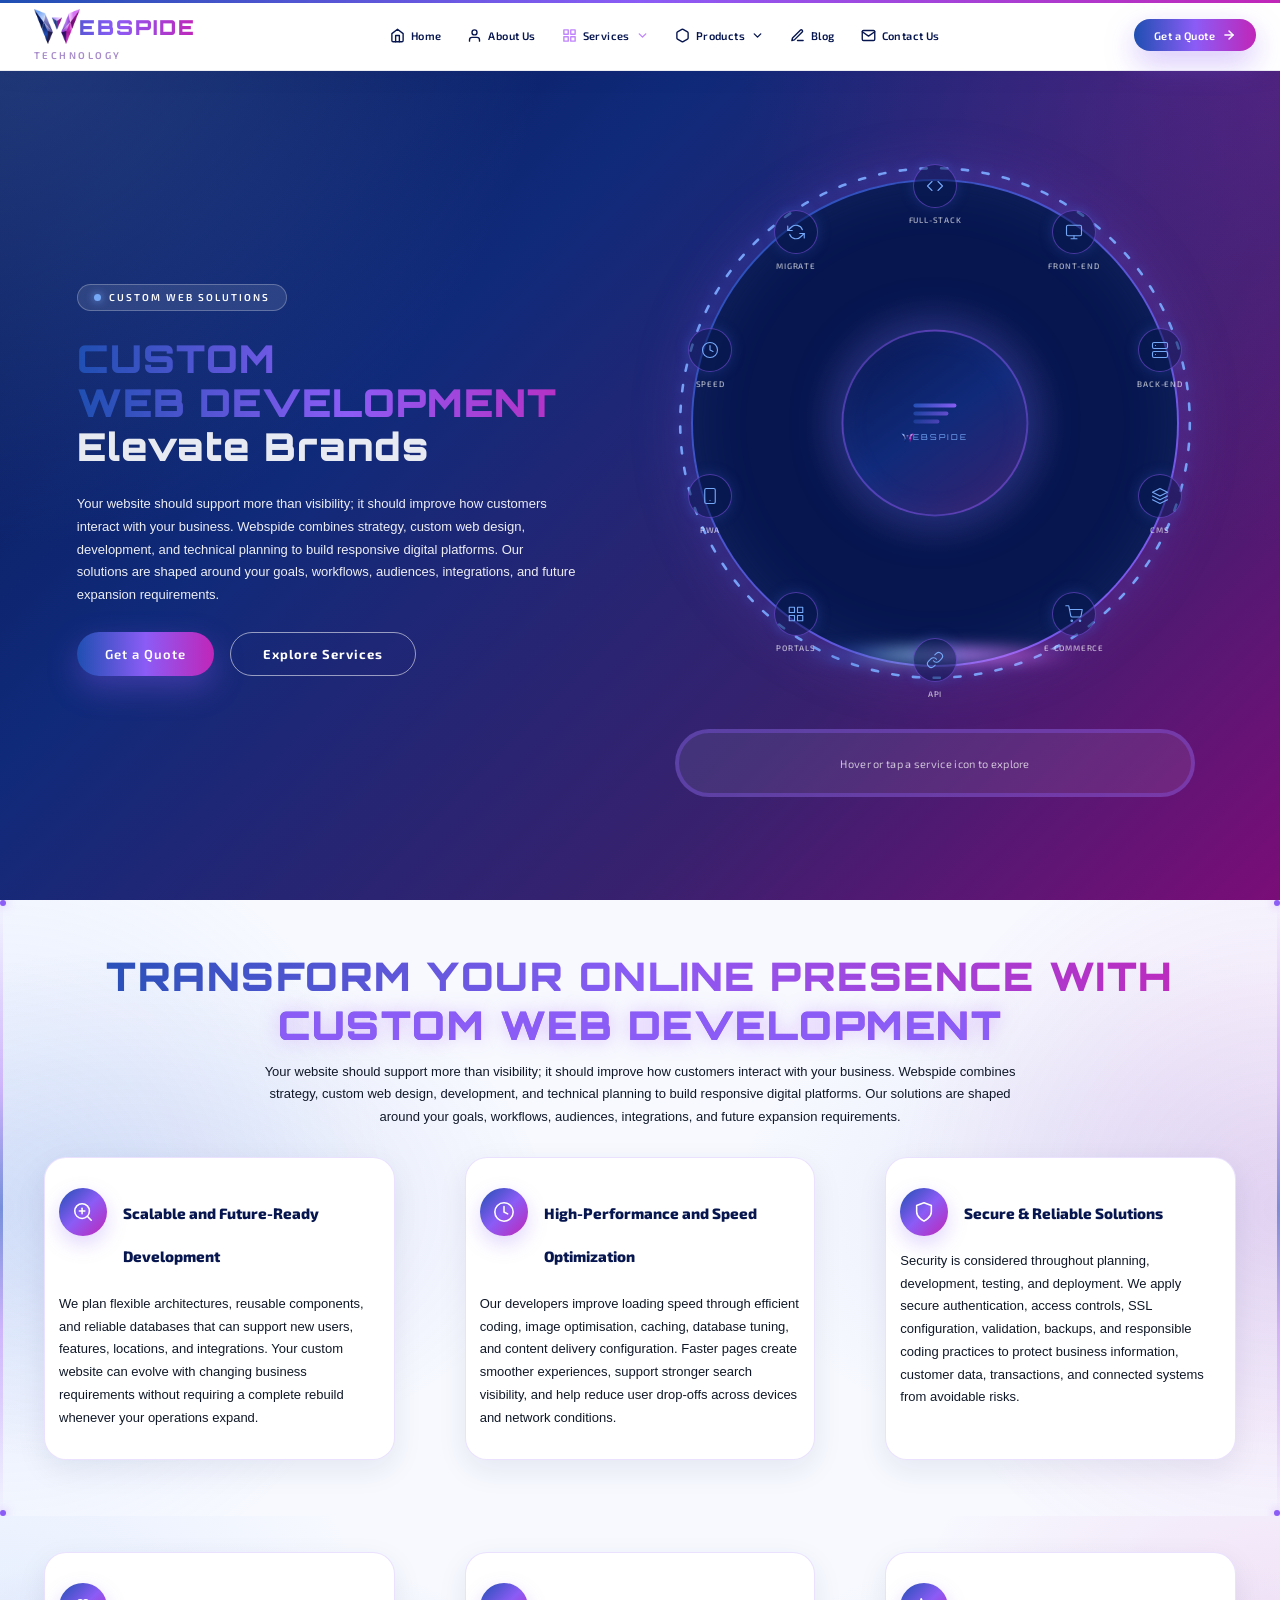
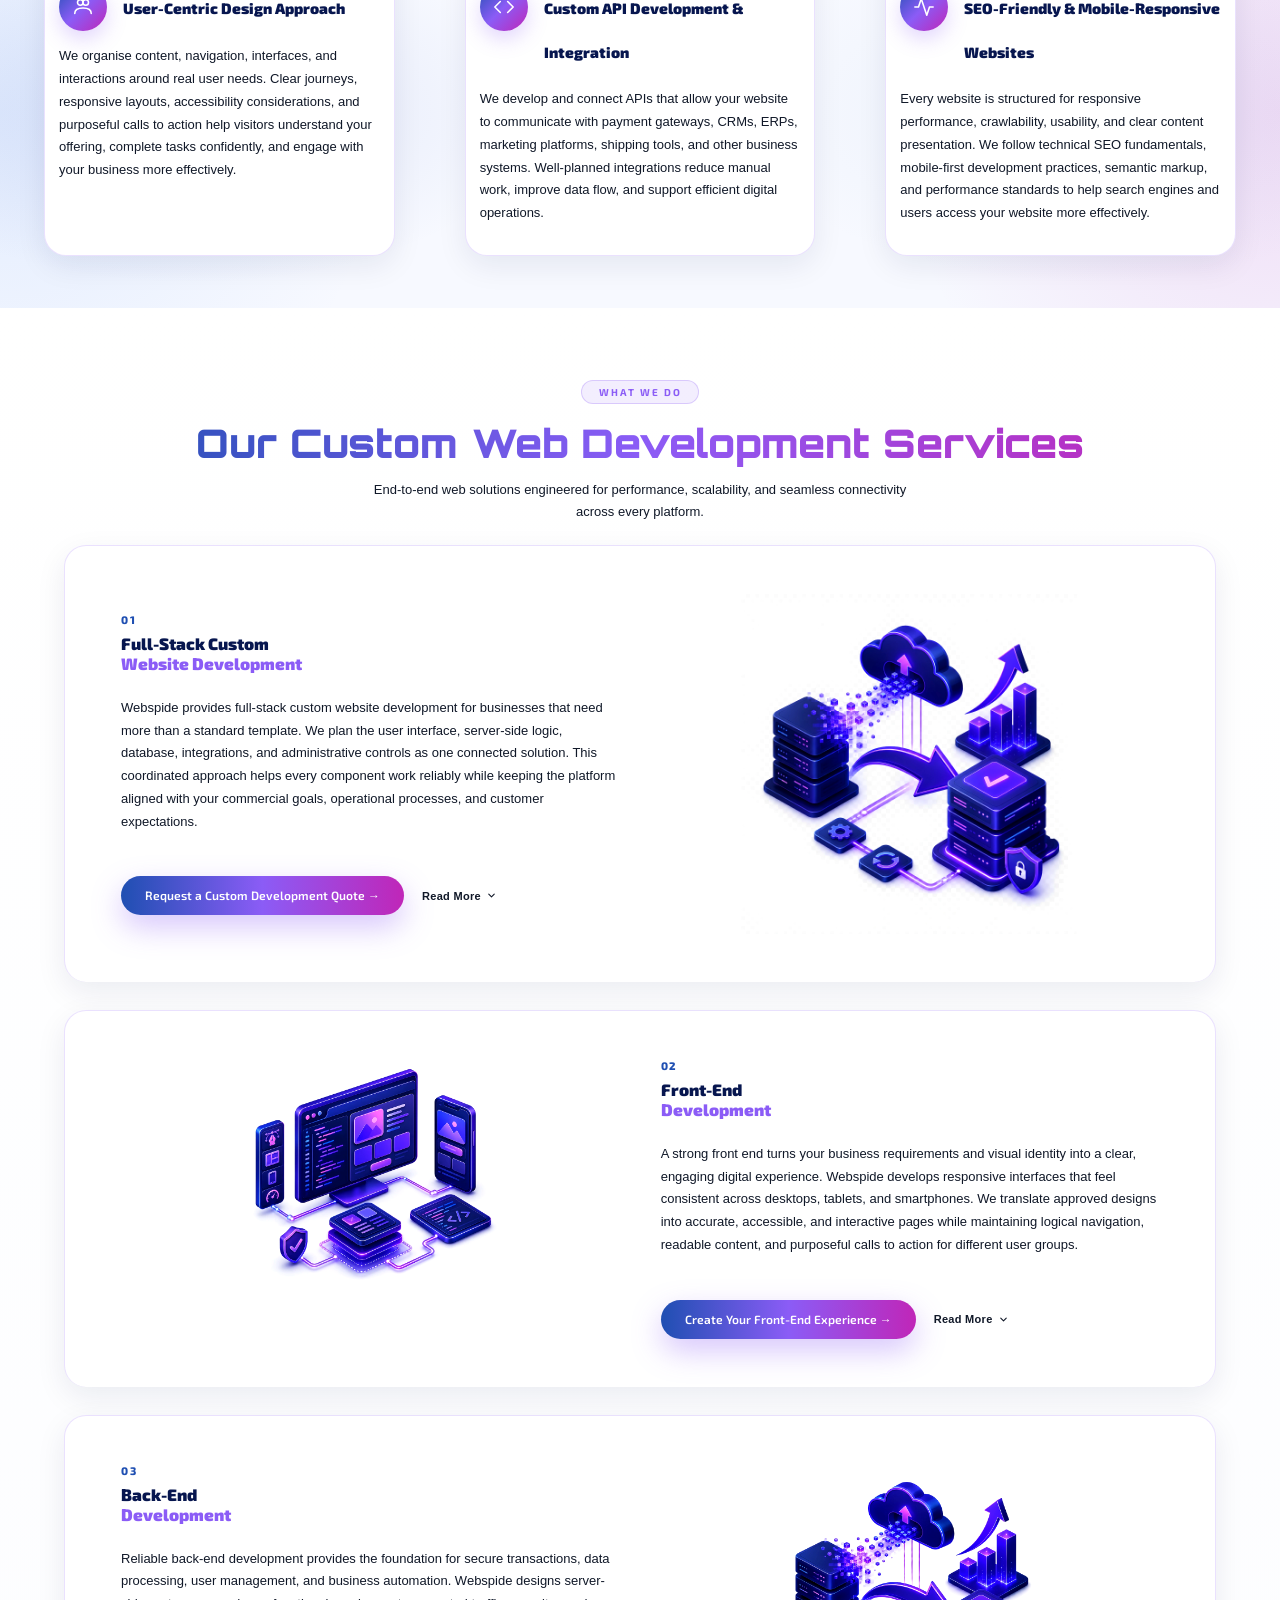
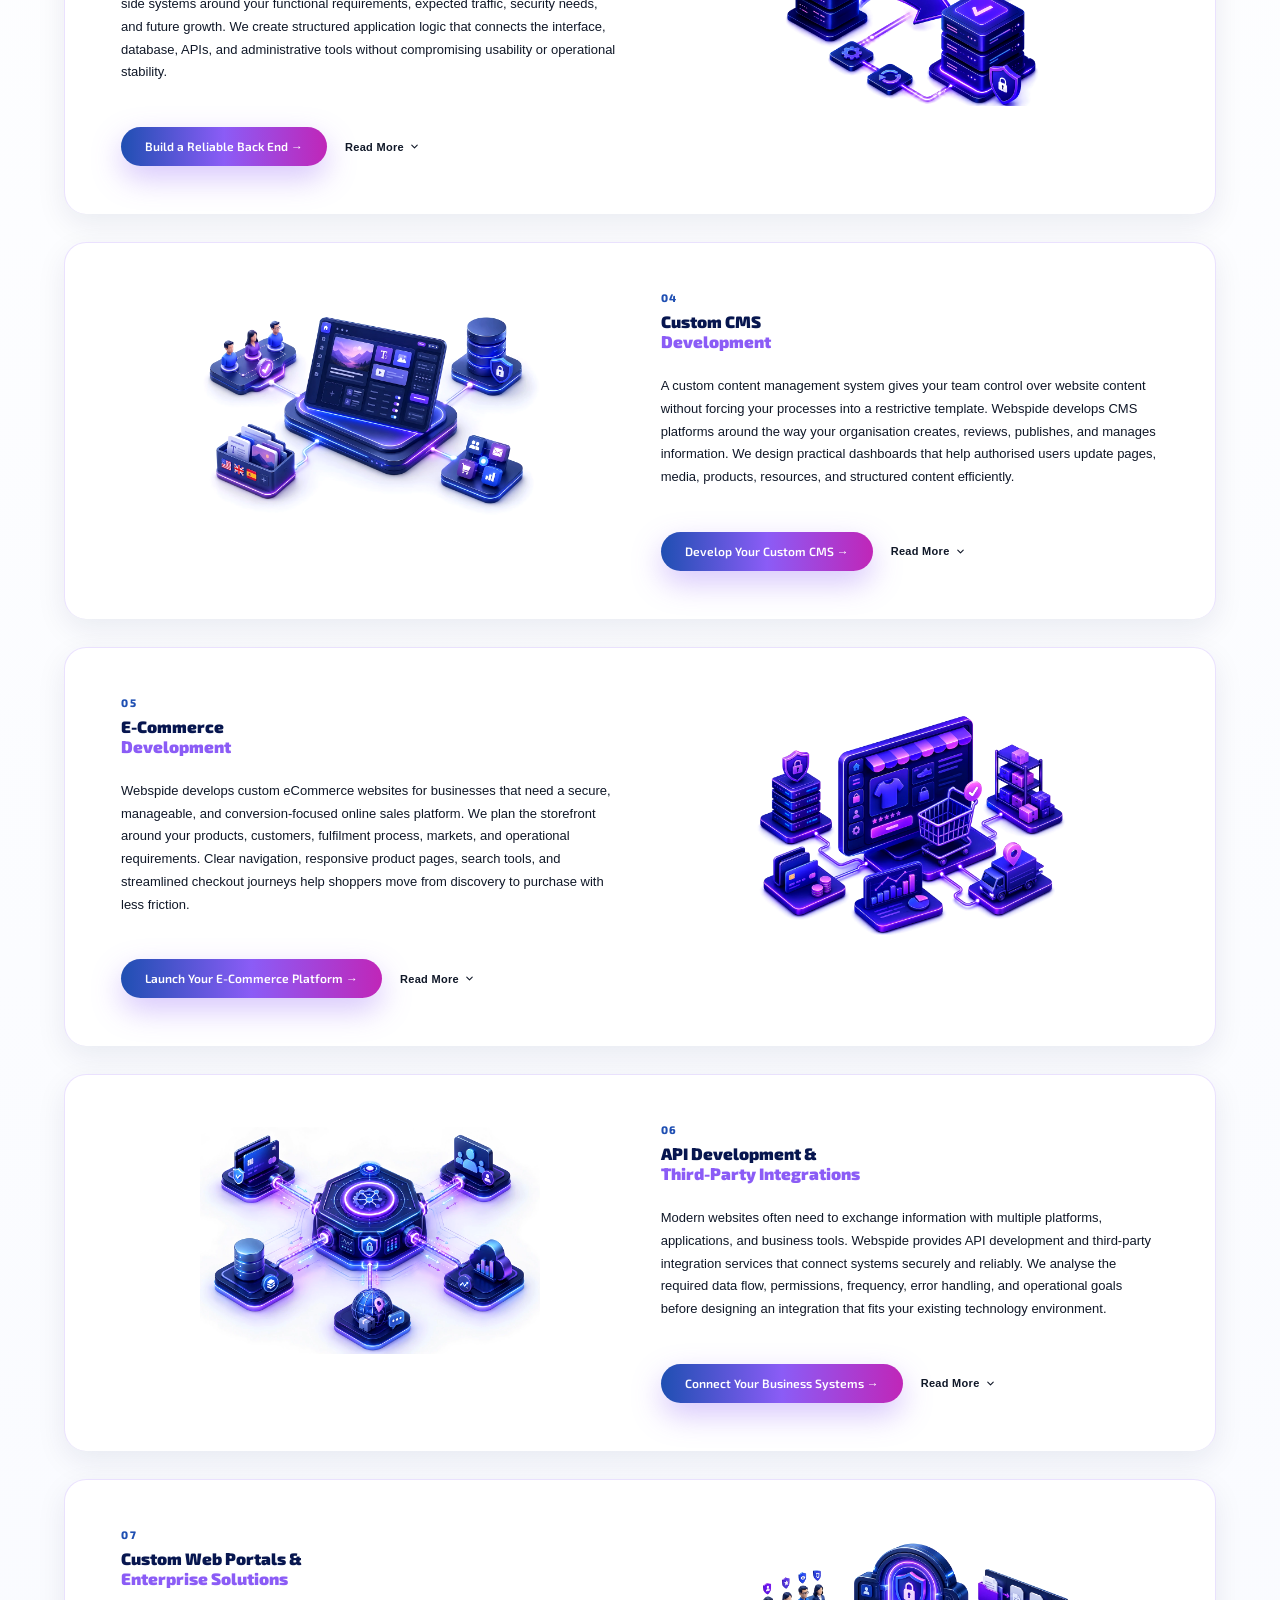
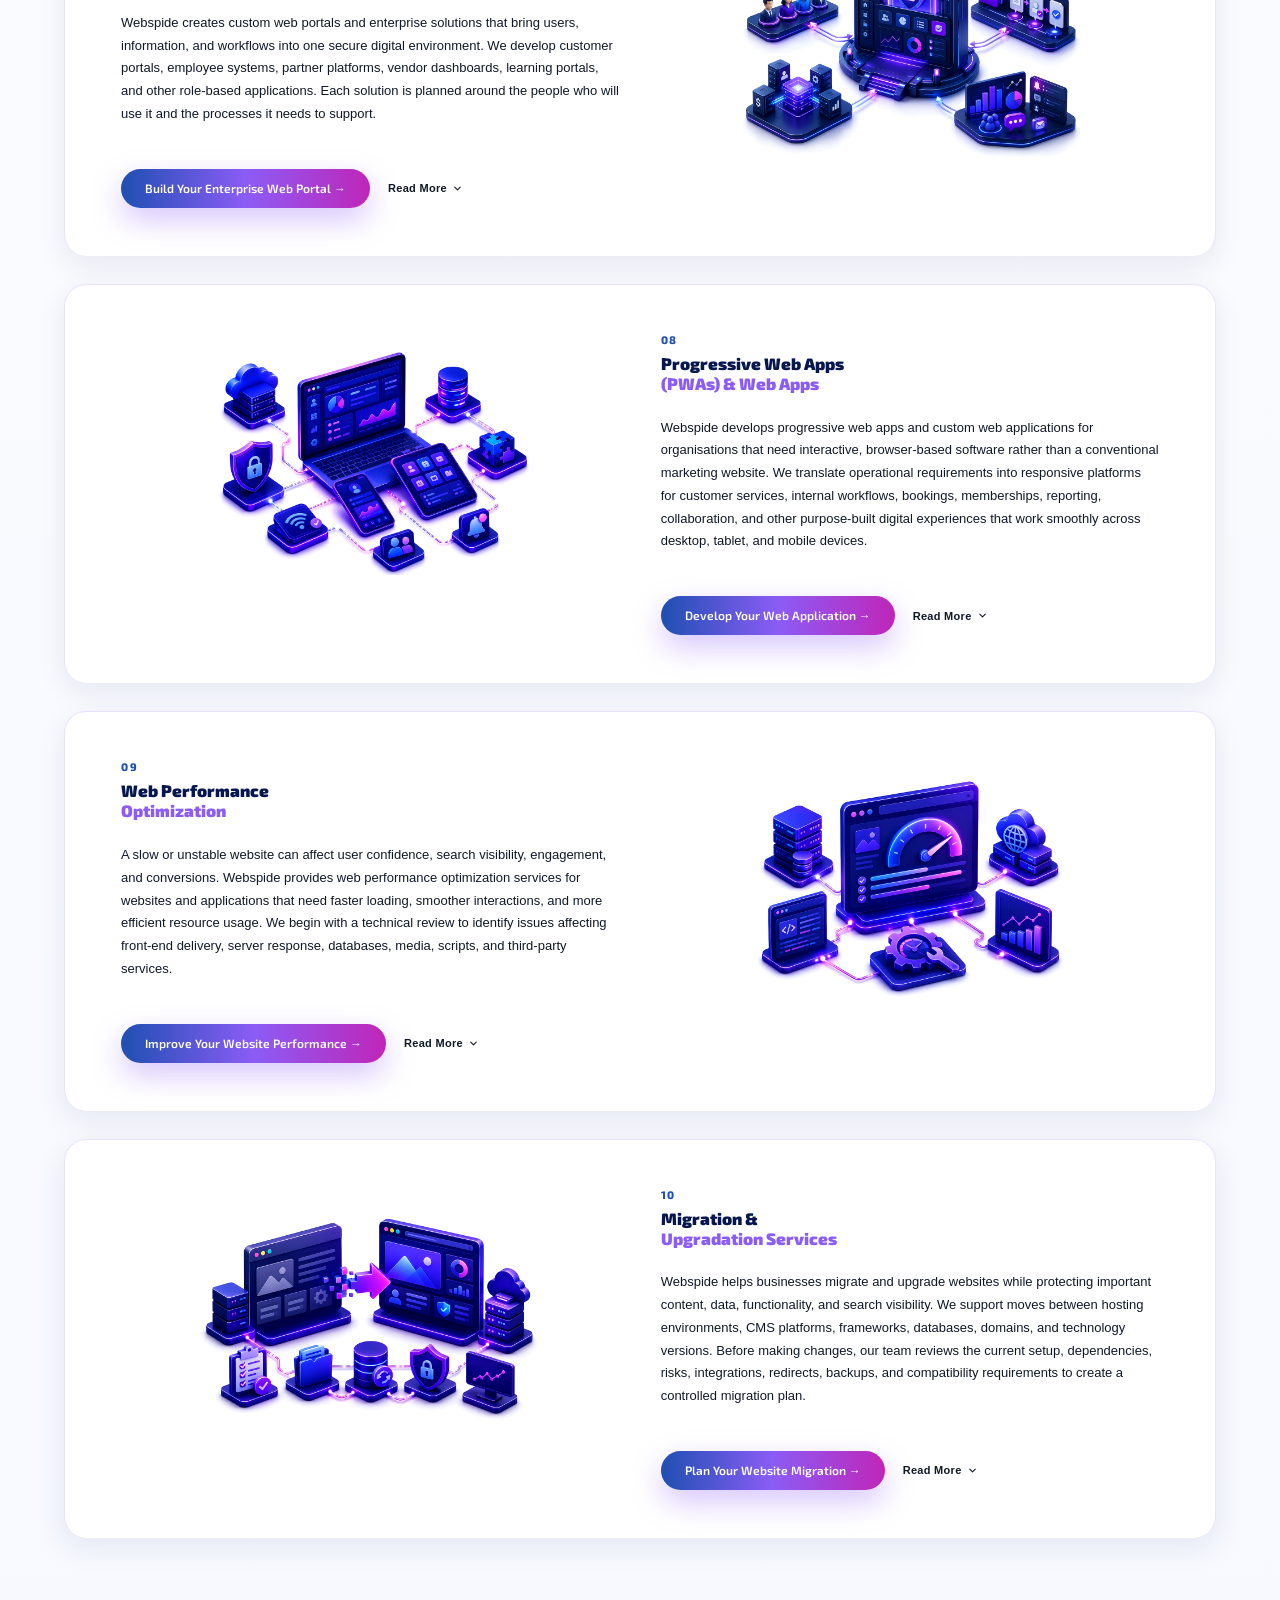
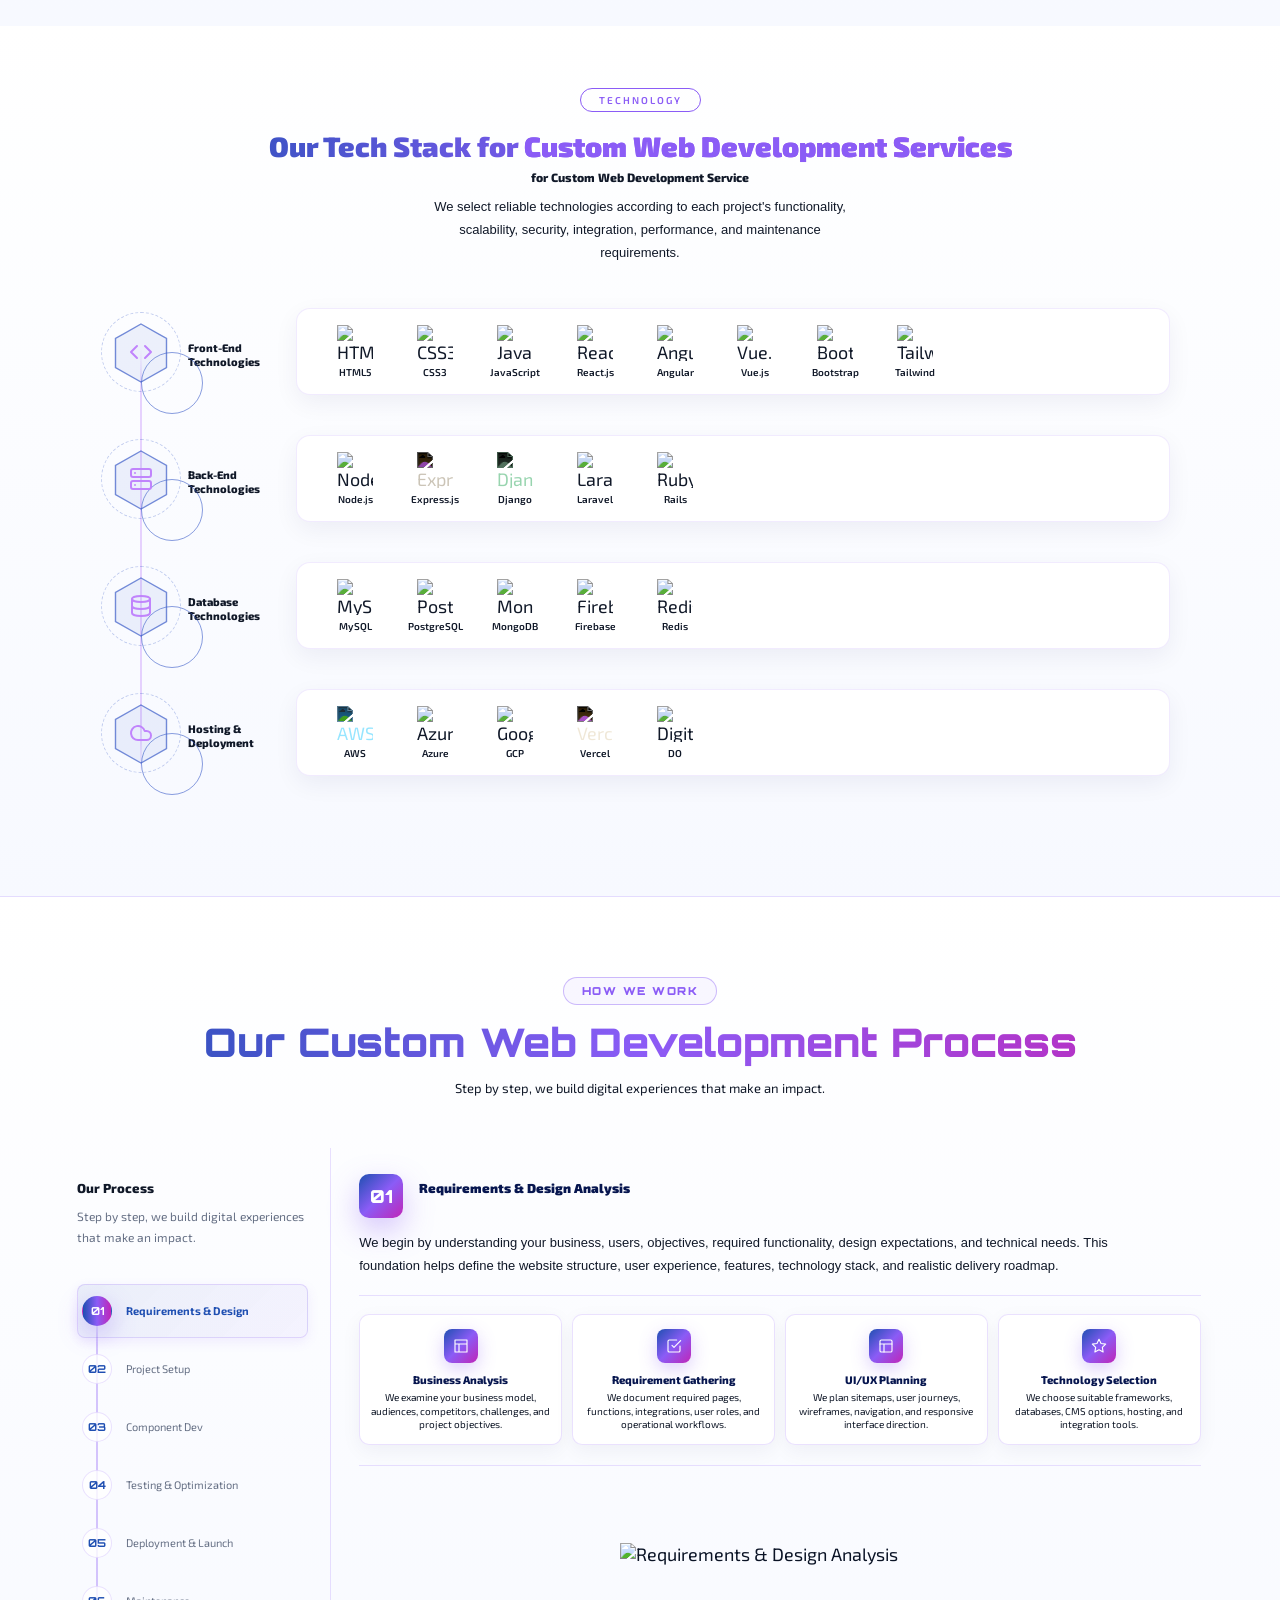
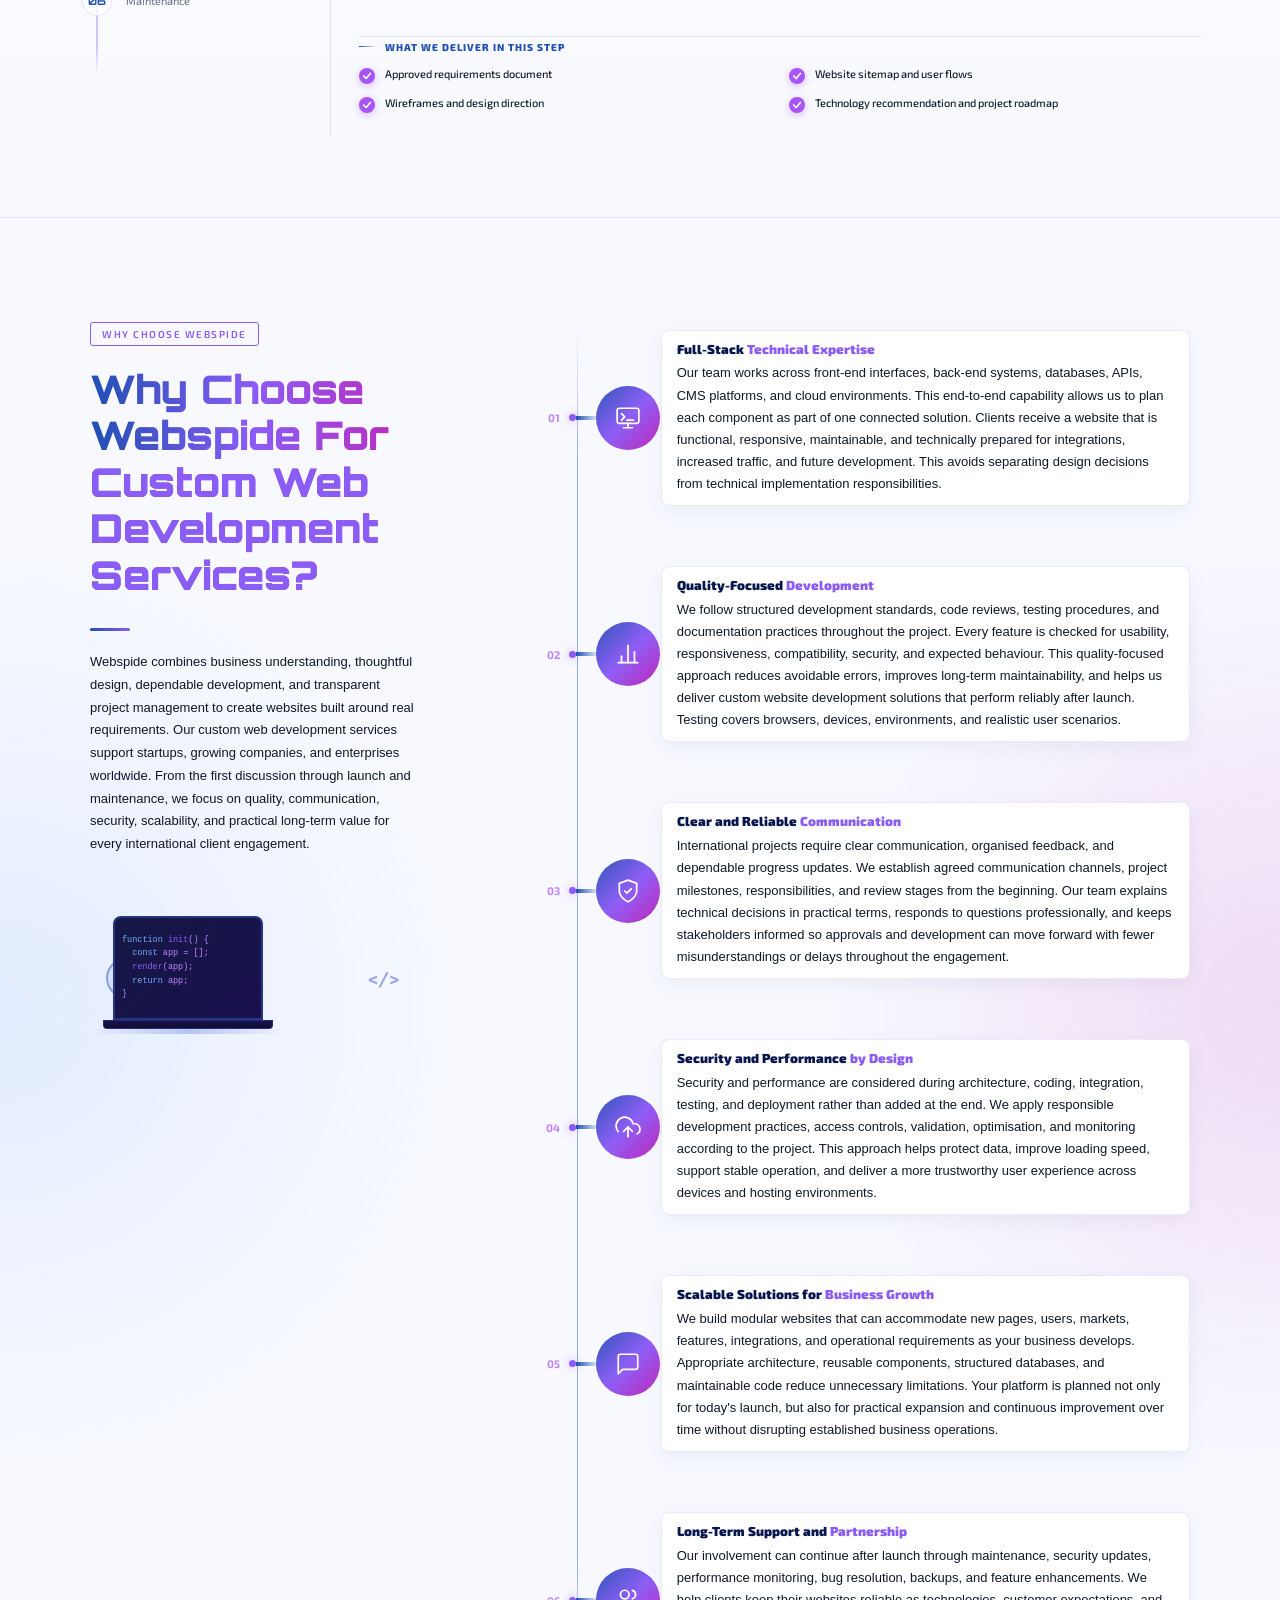
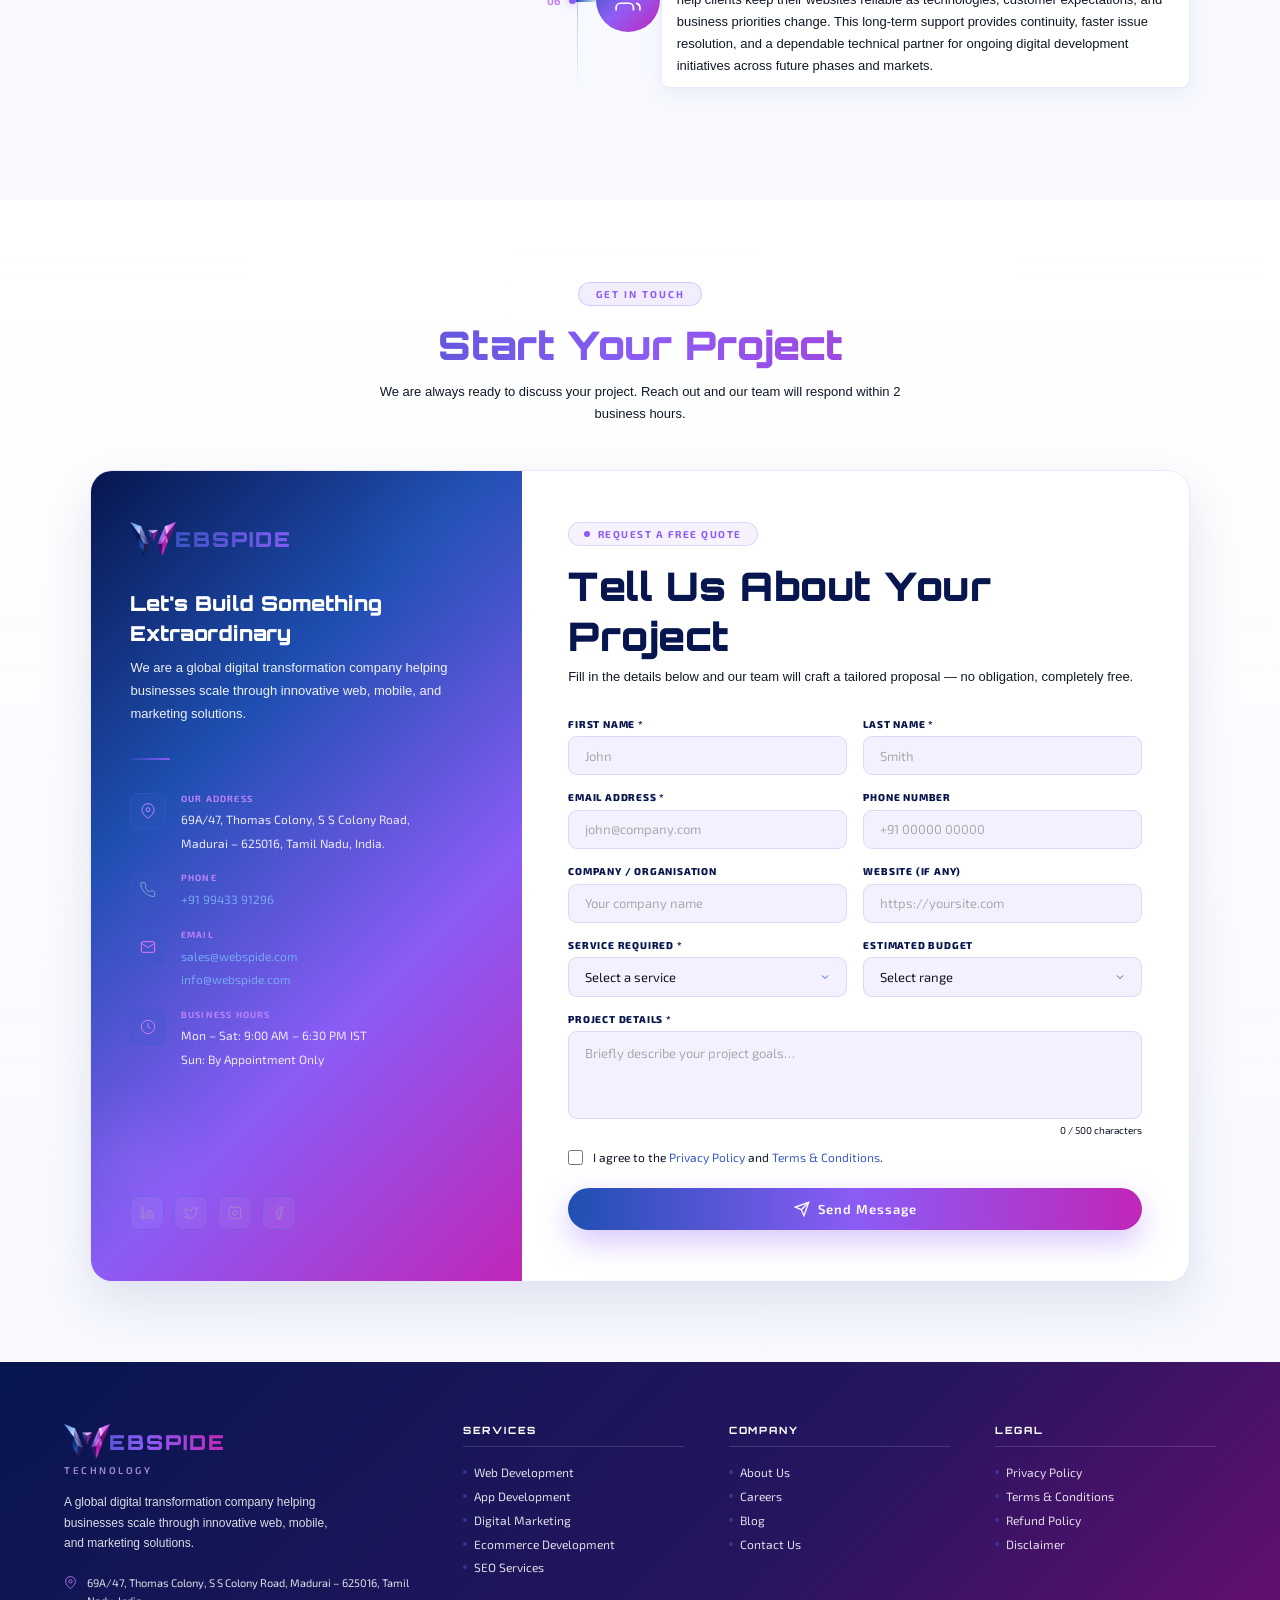
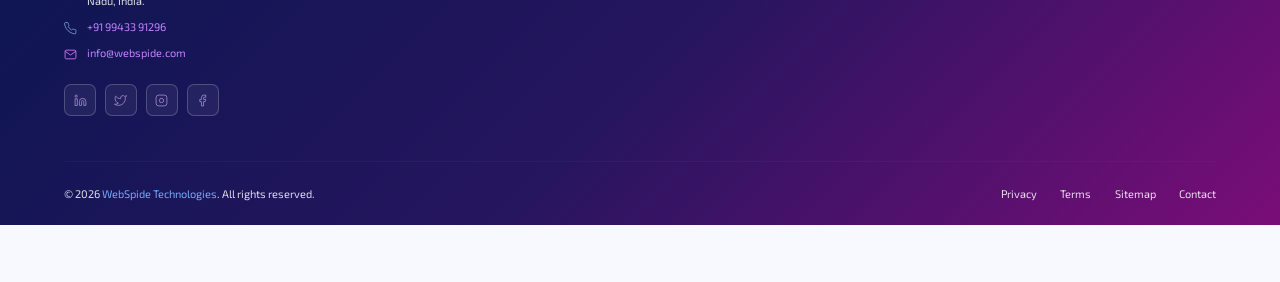
==== commit 3b28bd3c: "Update index.html" ====
--- a/index.html
+++ b/index.html
@@ -2096,7 +2096,7 @@
                 <div class="mega-col-title">App Development</div>
               </div>
               <div class="mega-links">
-                <a href="#services" class="mega-link">Android App Development</a>
+                <a href="indexandroid1.html" class="mega-link">Android App Development</a>
                 <a href="#services" class="mega-link">Flutter App Development</a>
                 <a href="#services" class="mega-link">iOS App Development</a>
                 <a href="#services" class="mega-link">React Native App Development</a>
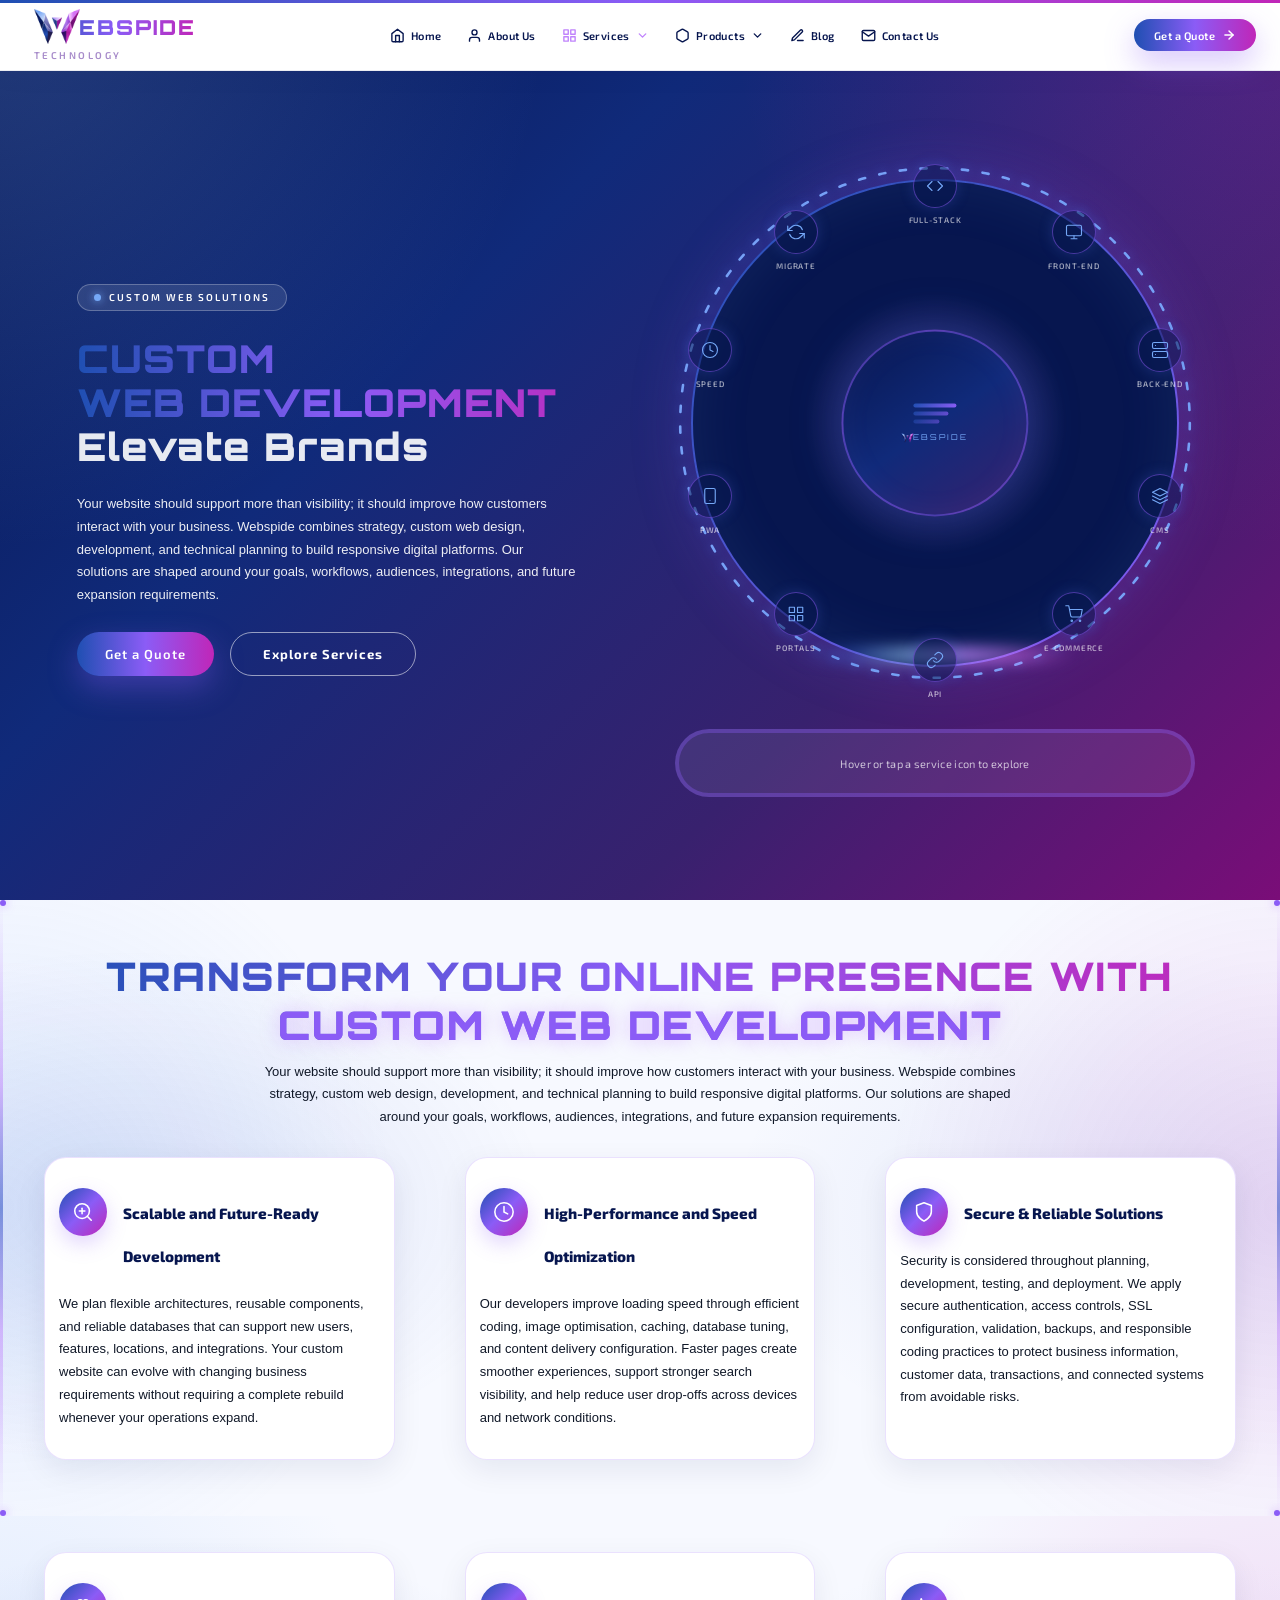
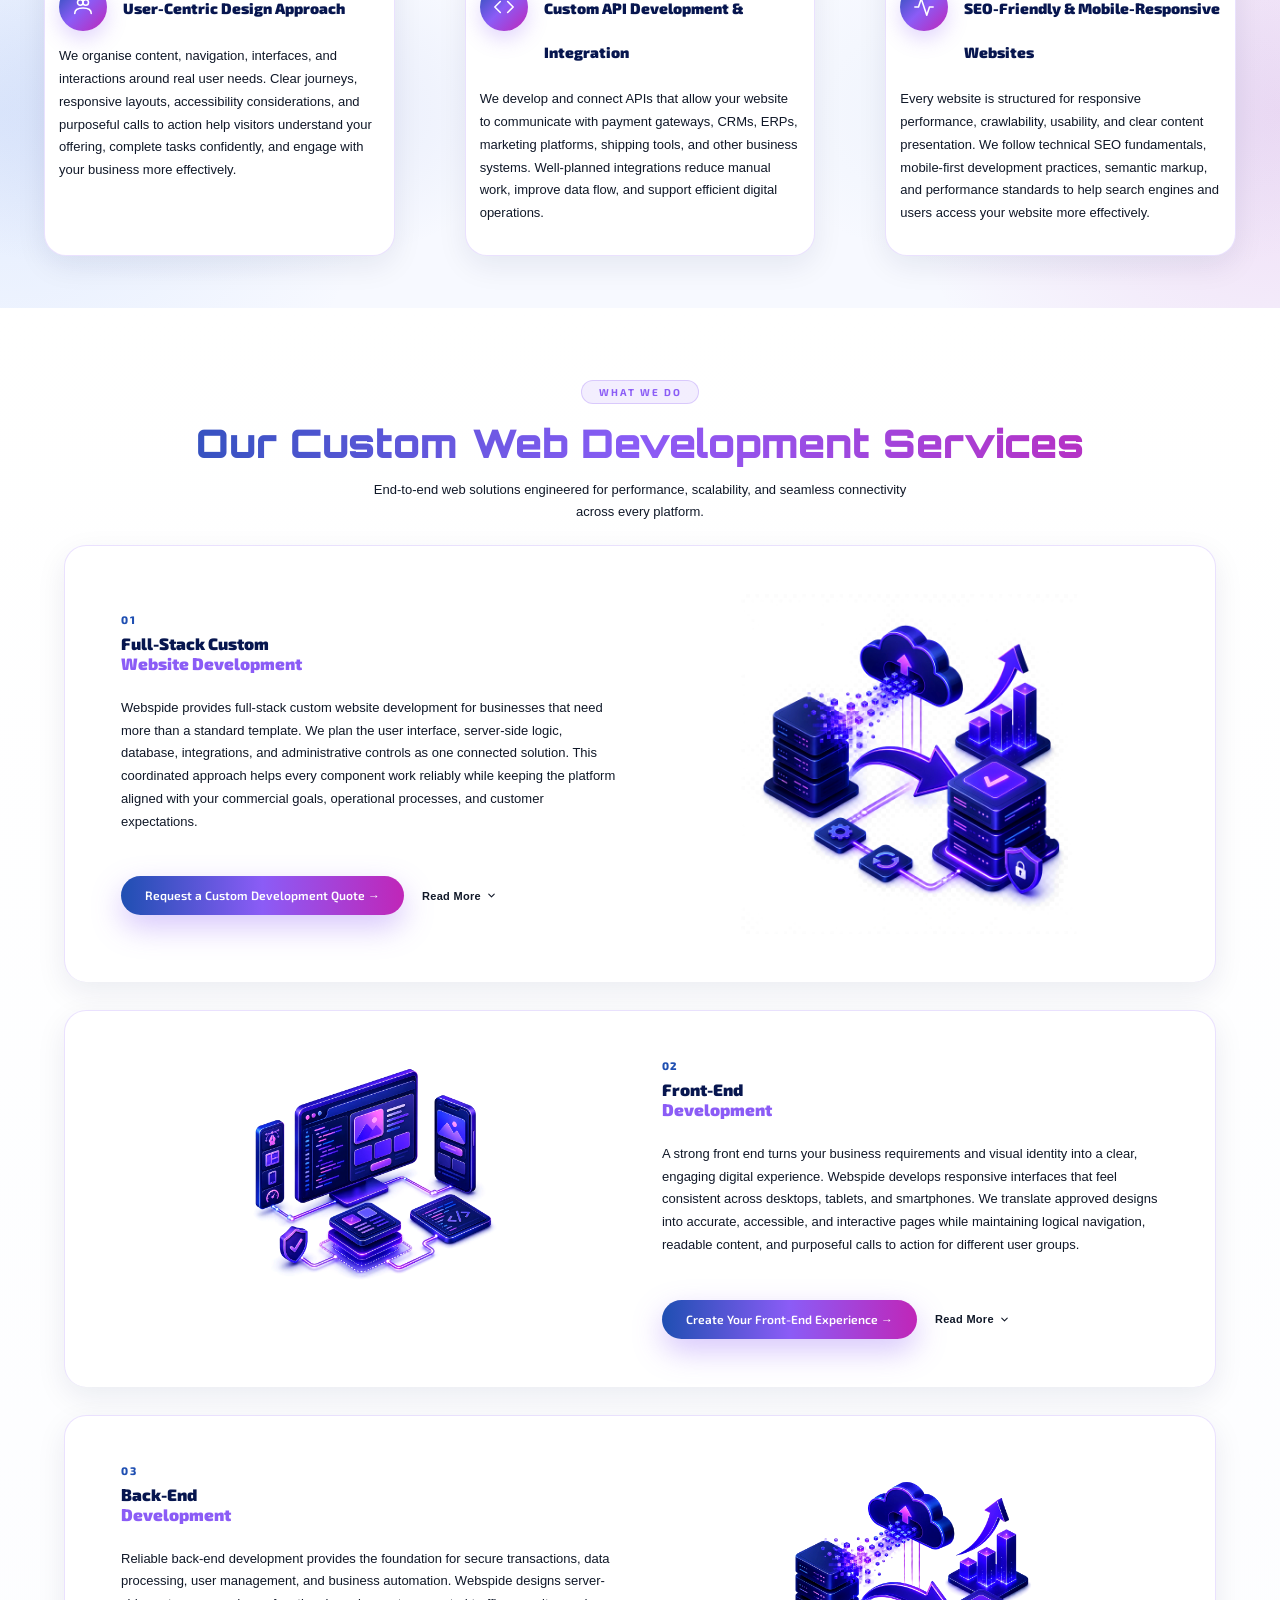
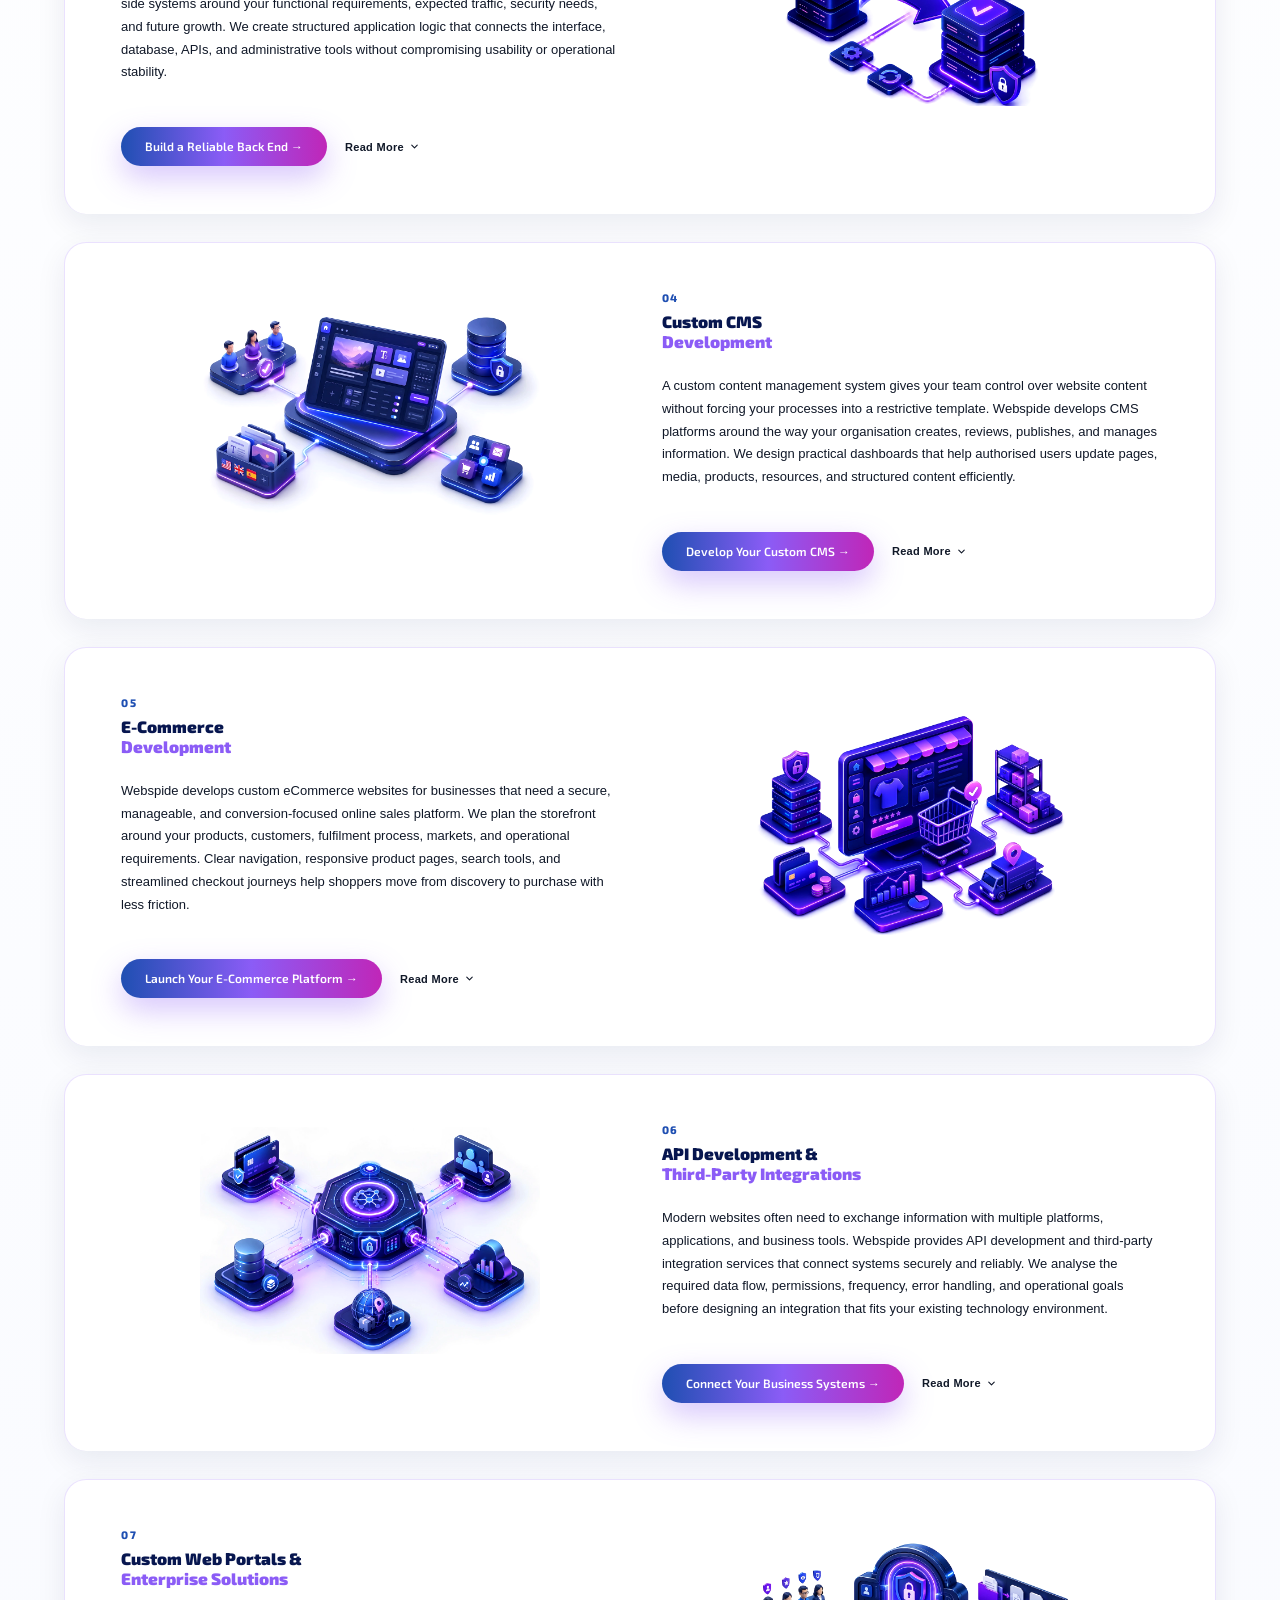
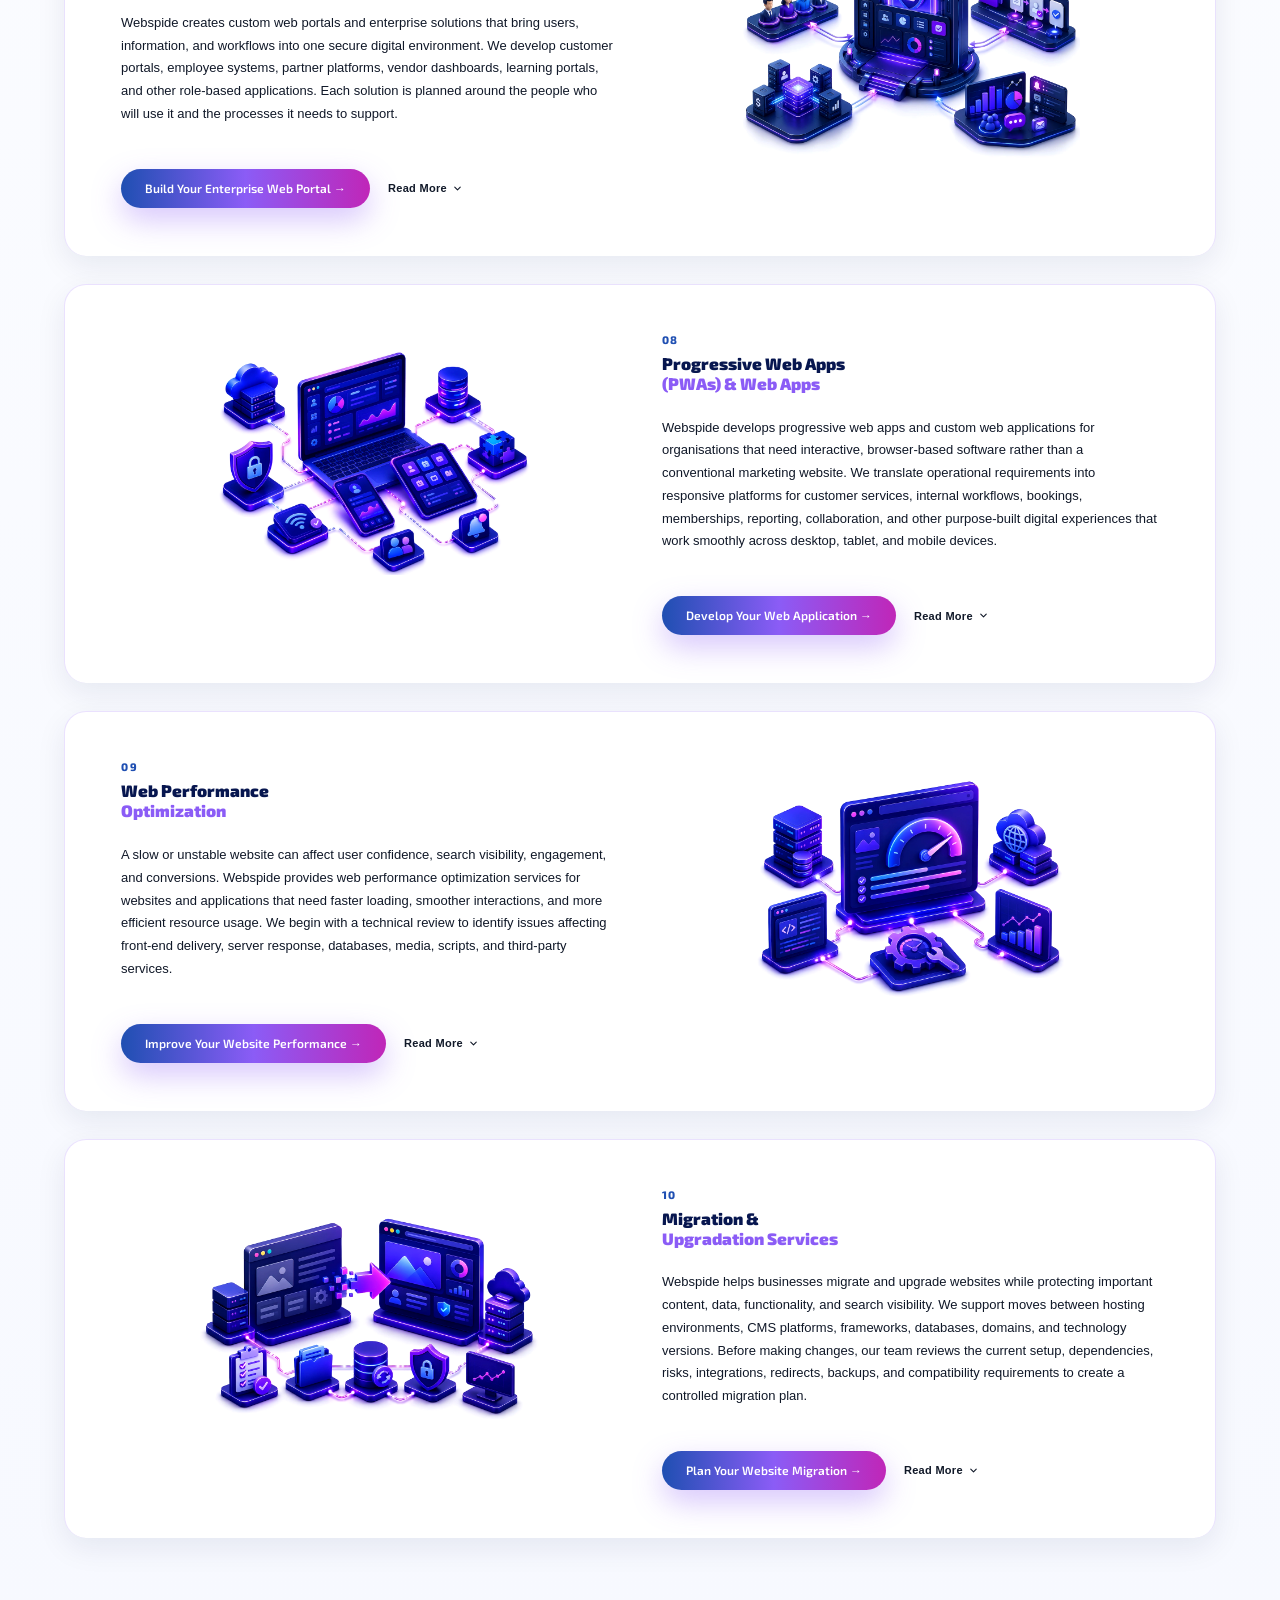
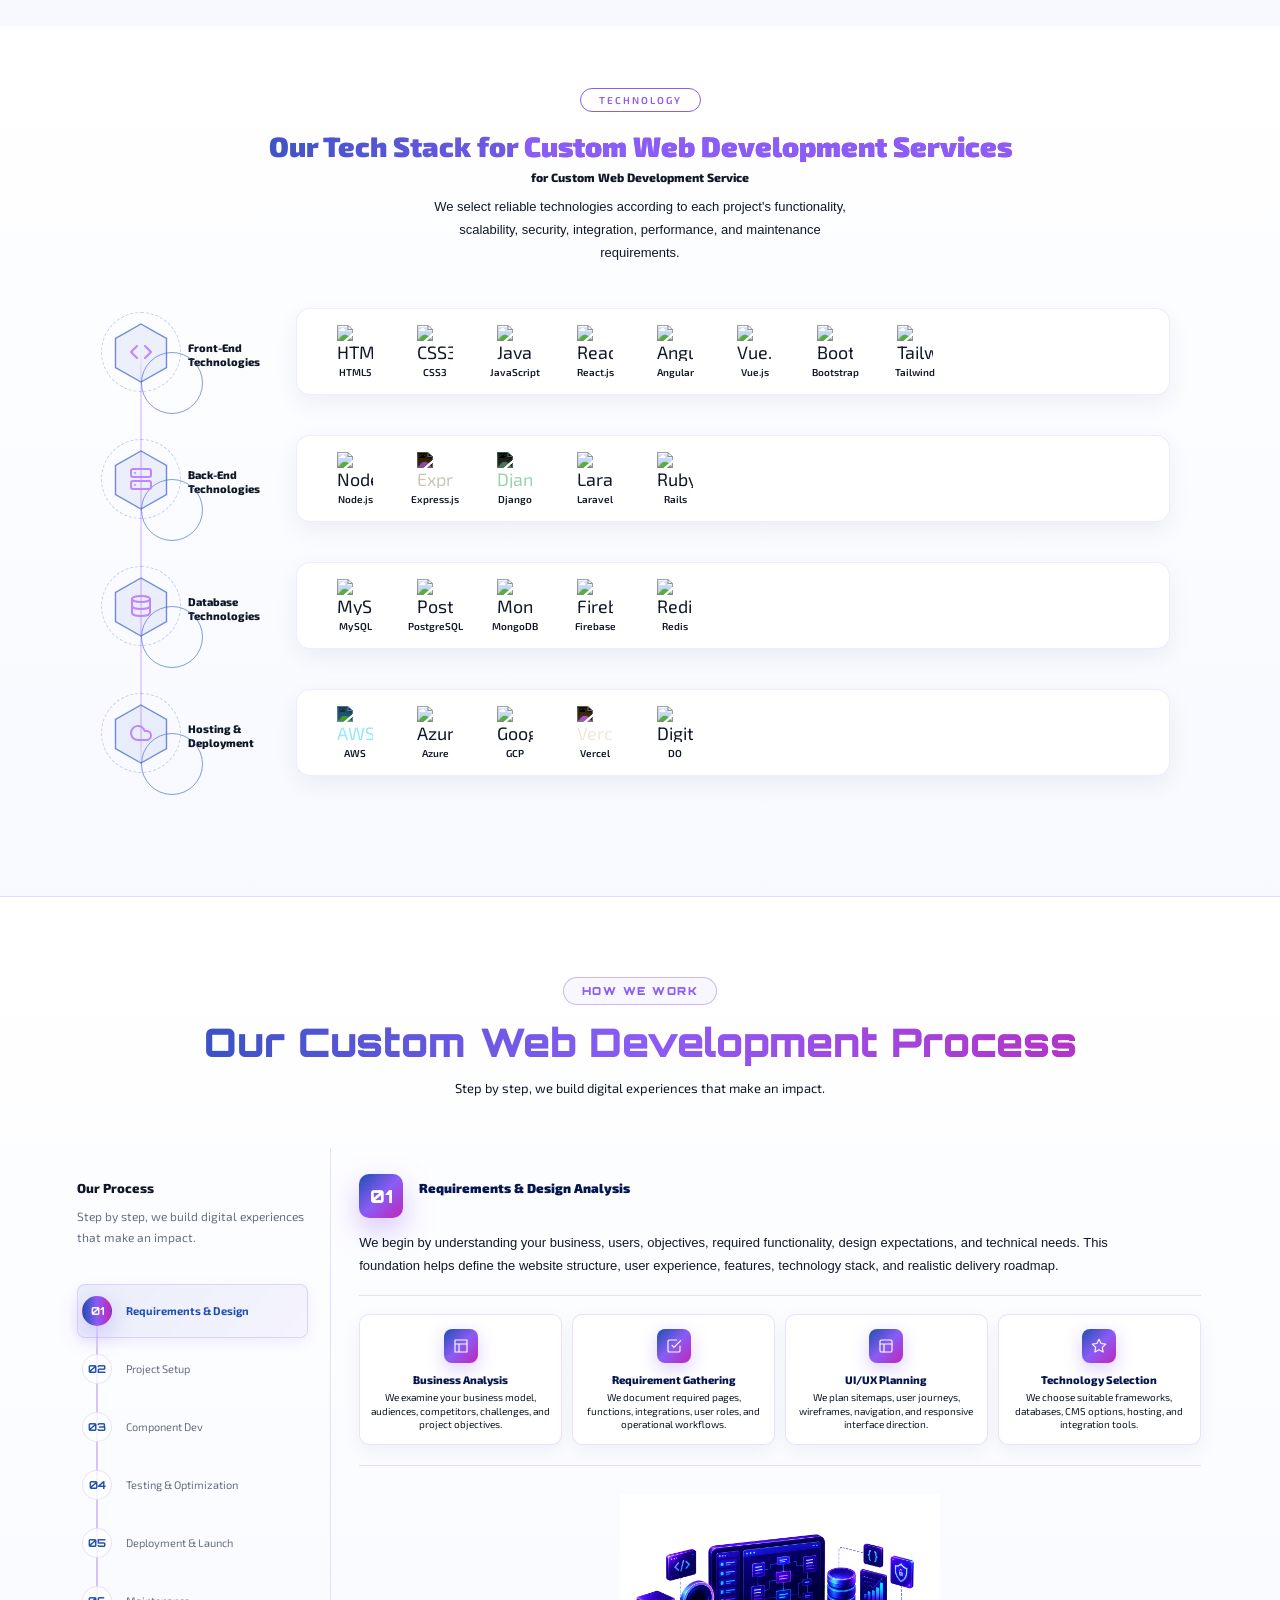
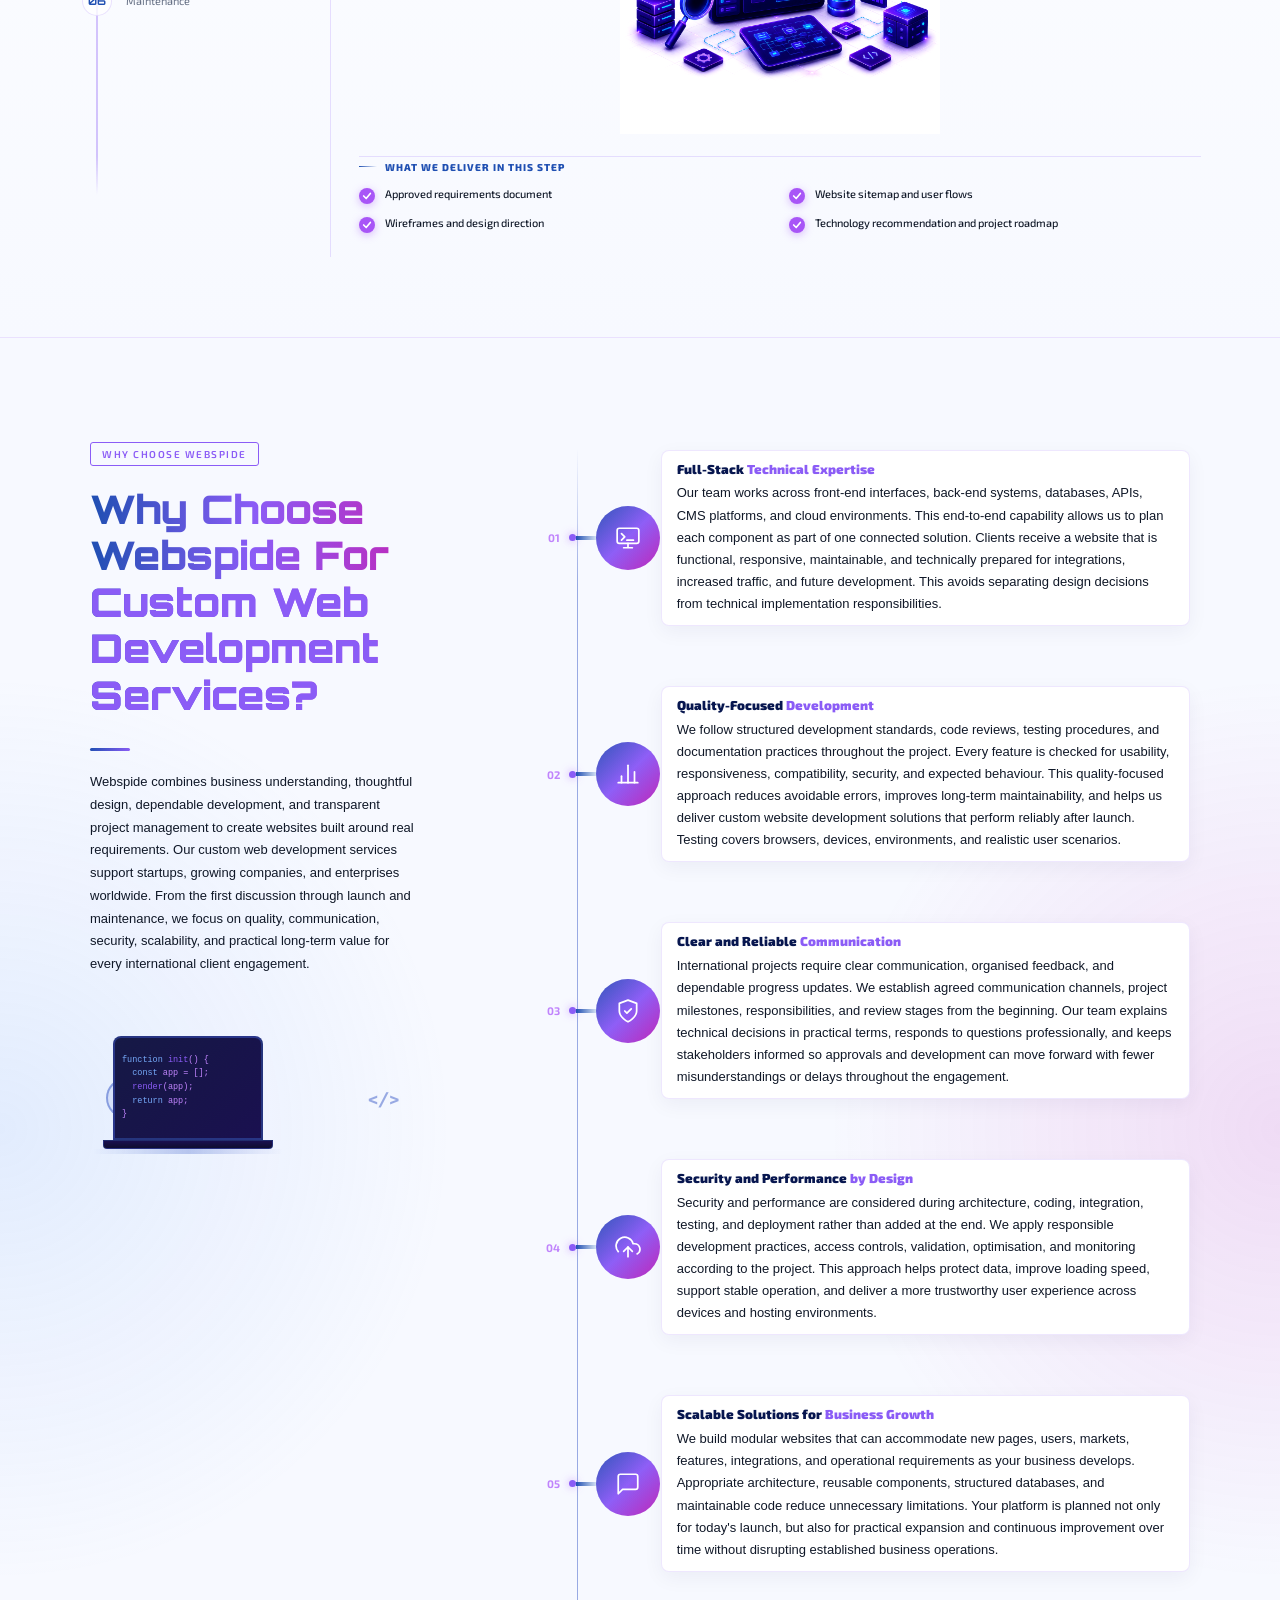
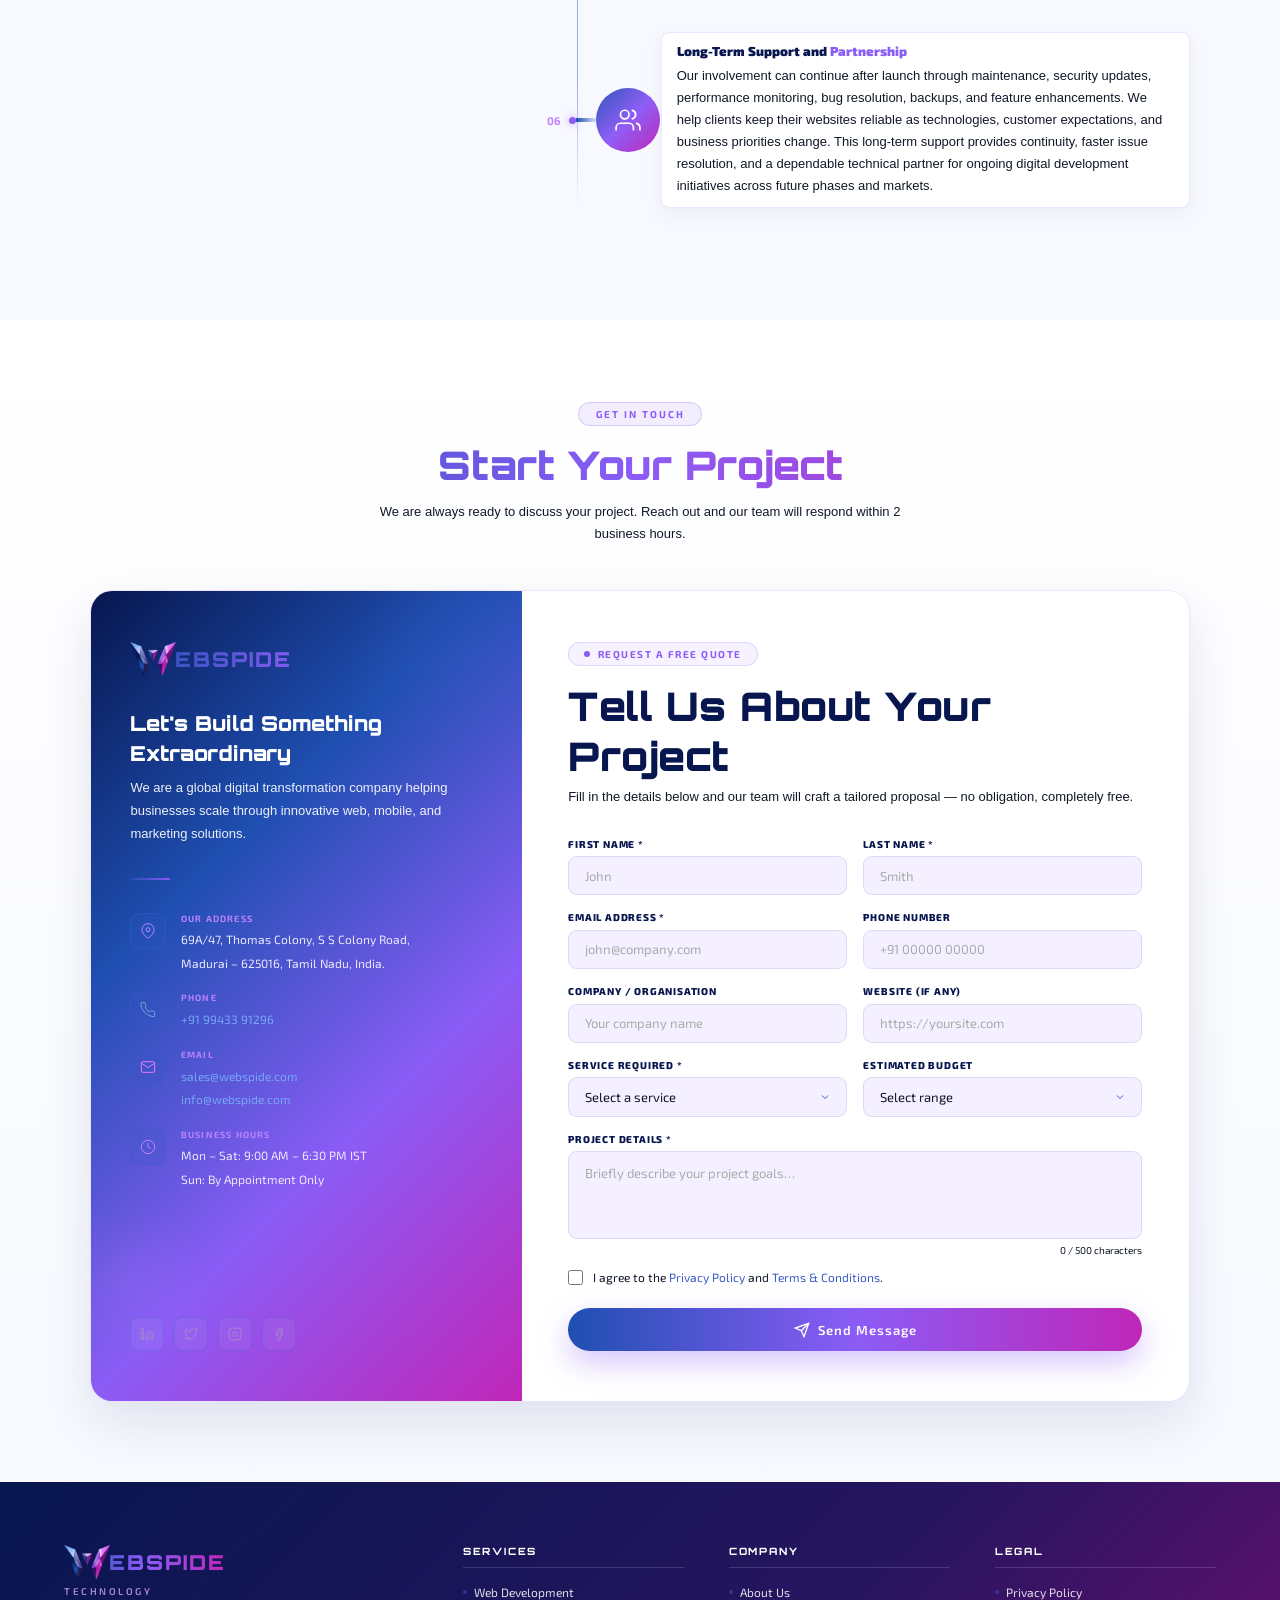
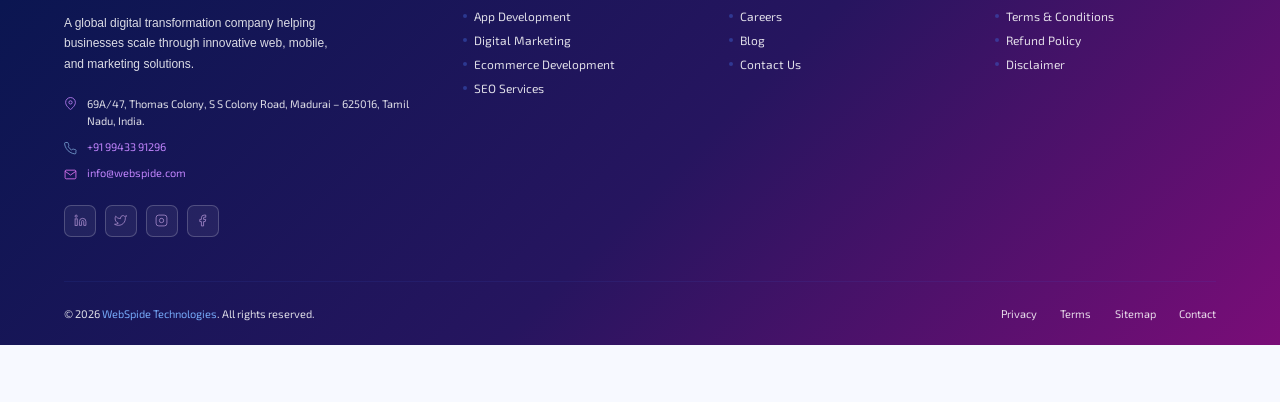
==== commit 7607c863: "Update index.html" ====
--- a/index.html
+++ b/index.html
@@ -2097,7 +2097,7 @@
               </div>
               <div class="mega-links">
                 <a href="indexandroid1.html" class="mega-link">Android App Development</a>
-                <a href="#services" class="mega-link">Flutter App Development</a>
+                <a href="indexflutter1.html" class="mega-link">Flutter App Development</a>
                 <a href="#services" class="mega-link">iOS App Development</a>
                 <a href="#services" class="mega-link">React Native App Development</a>
               </div>
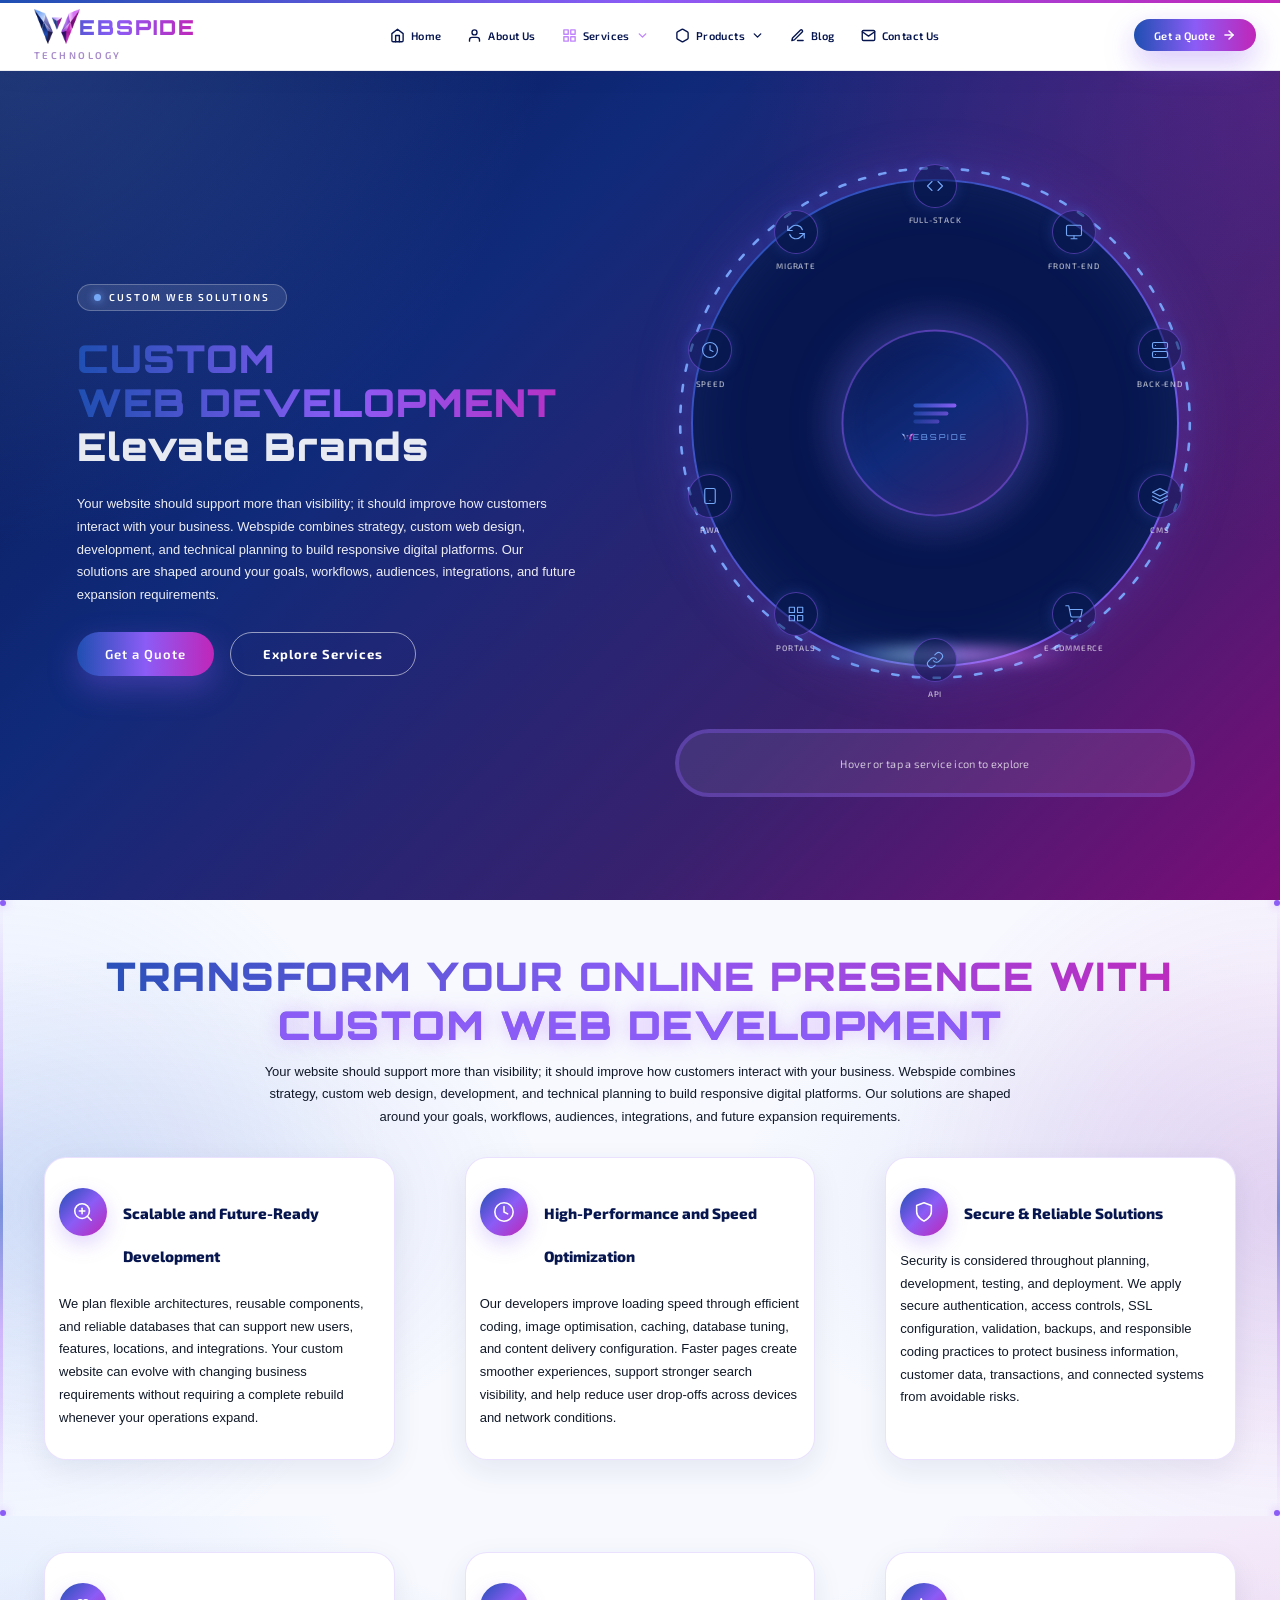
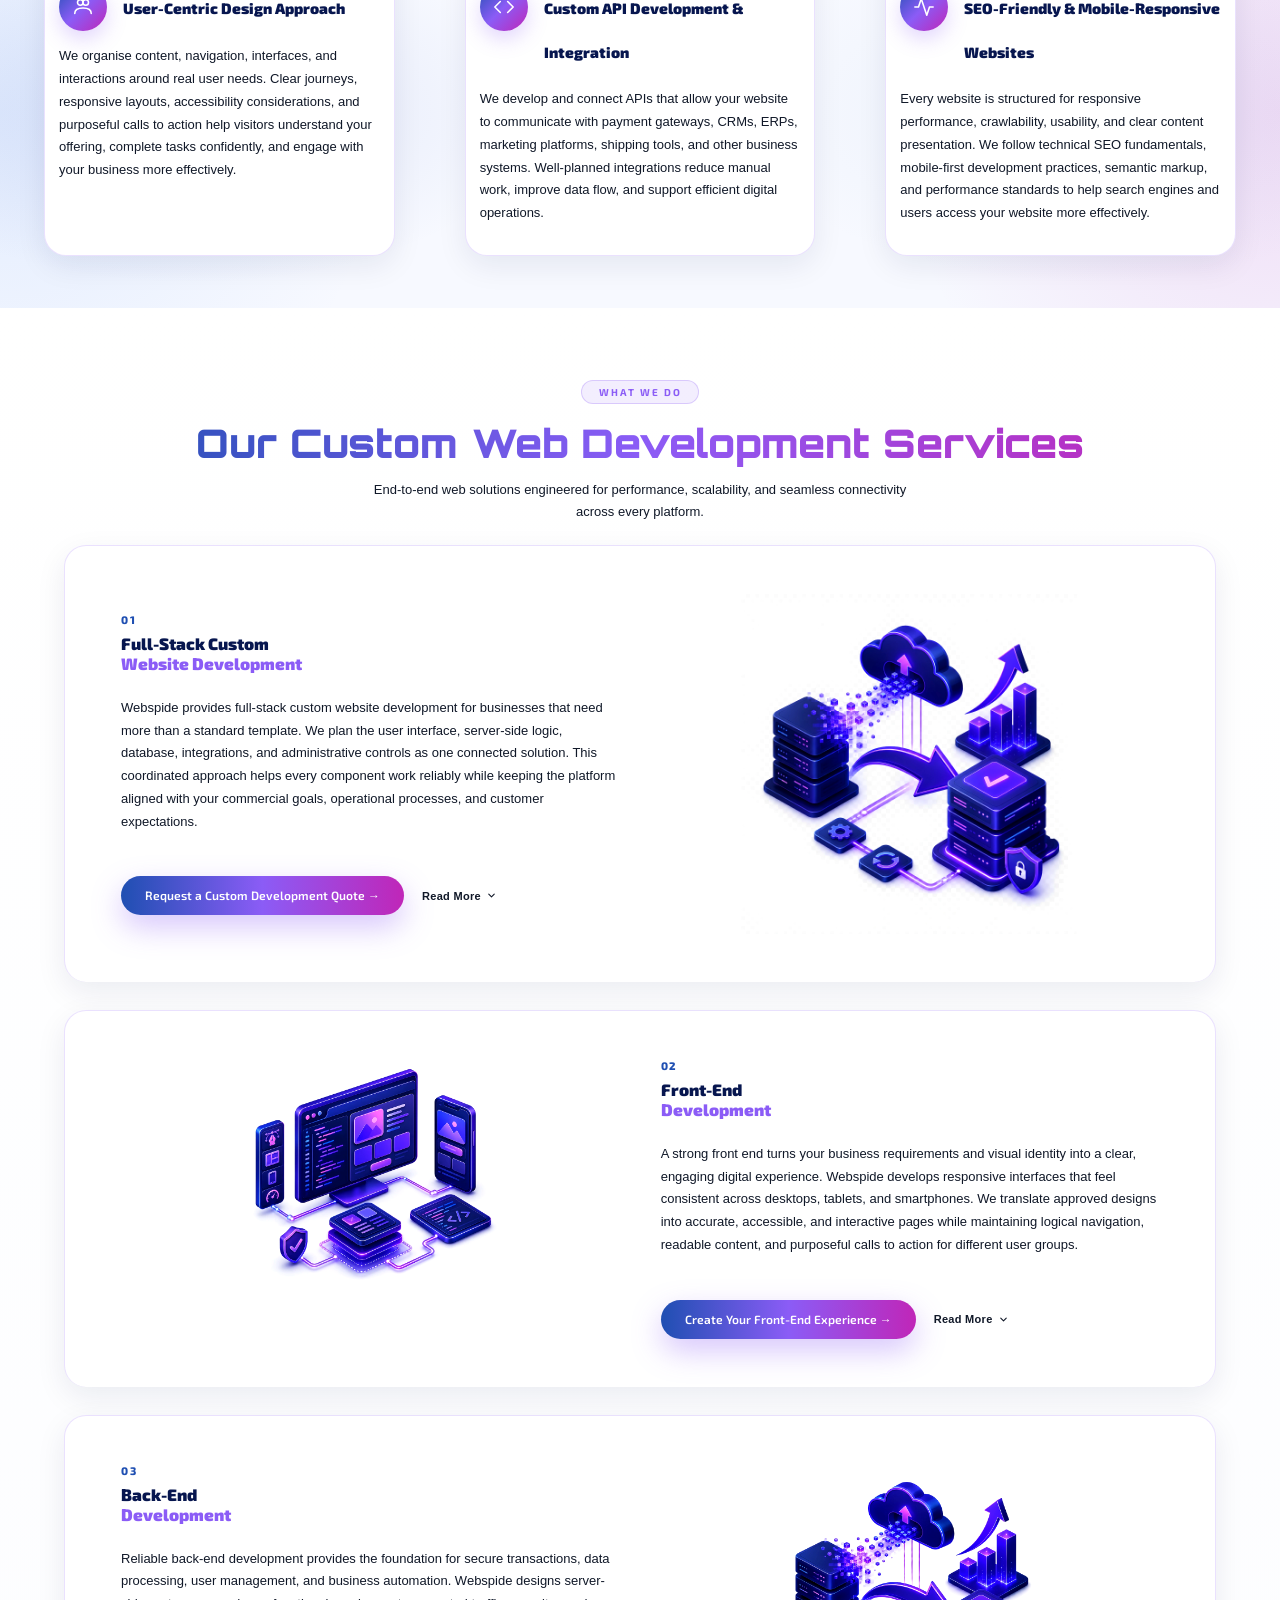
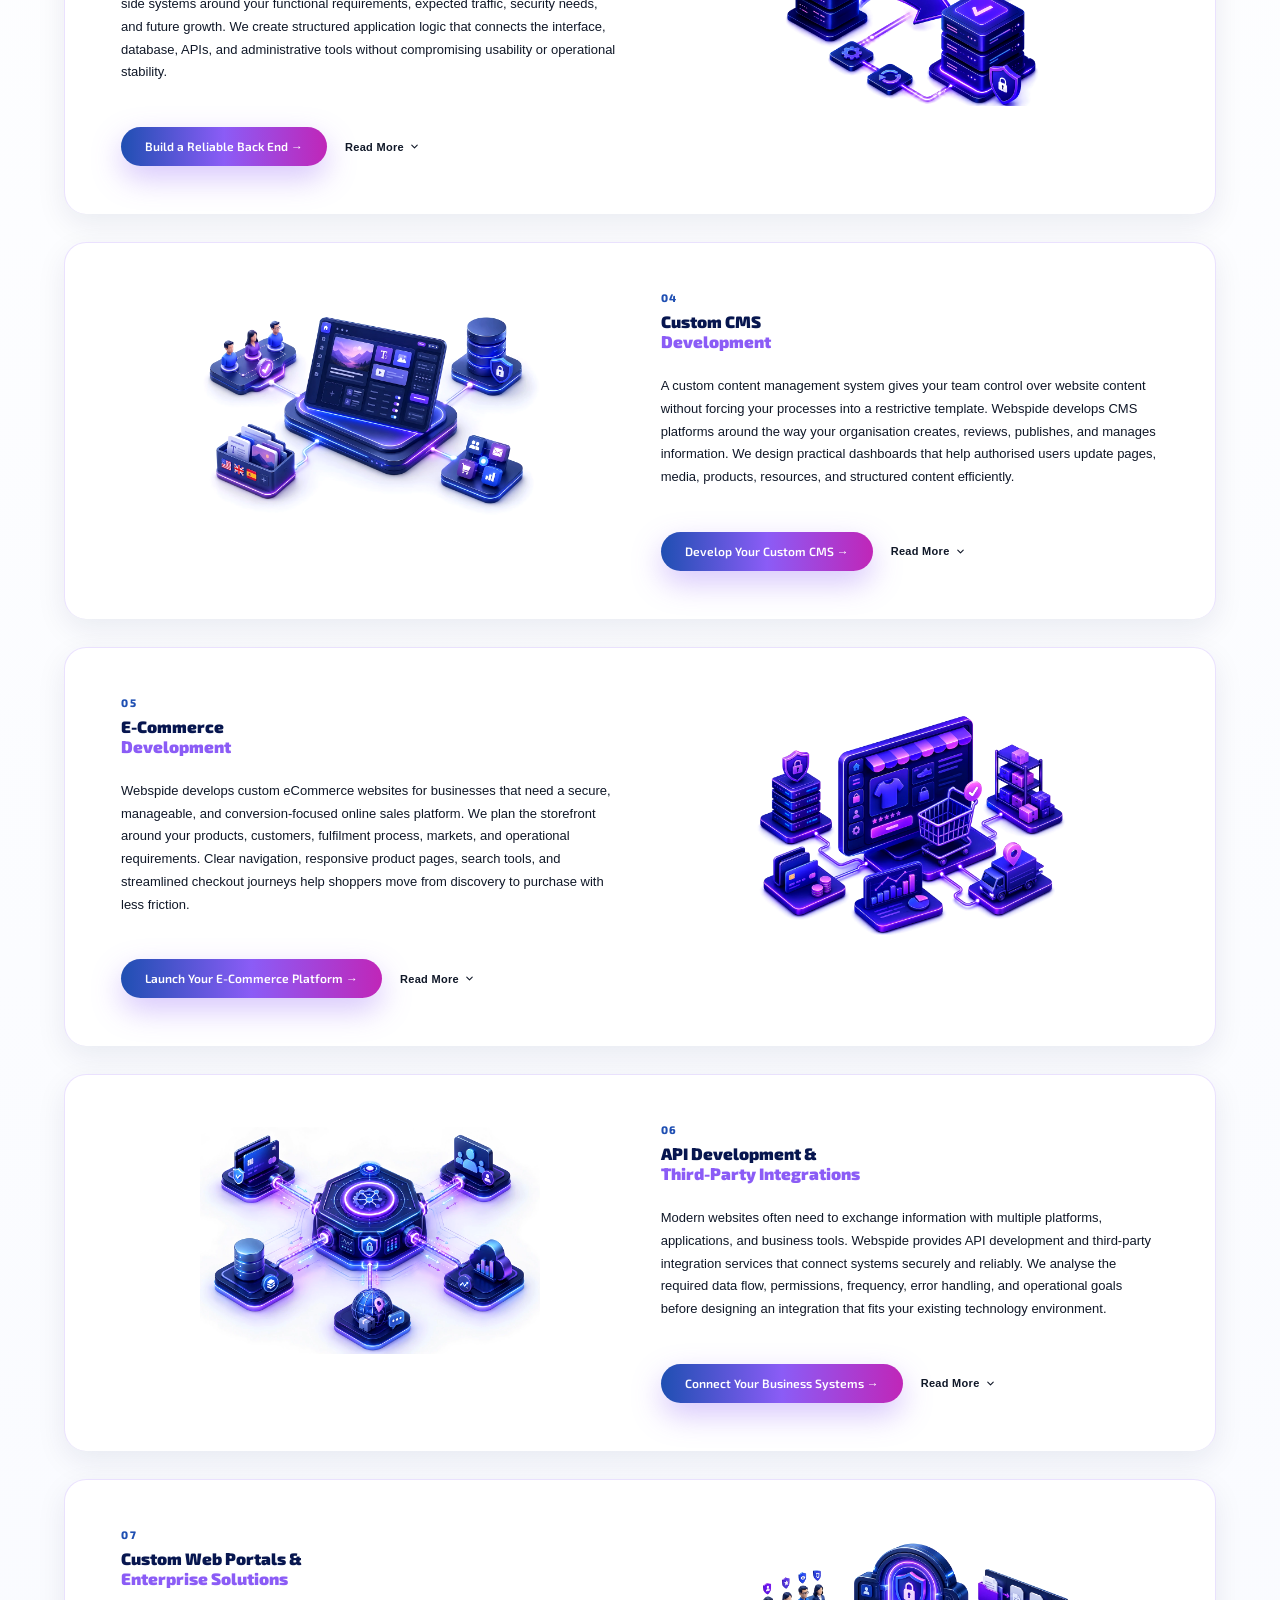
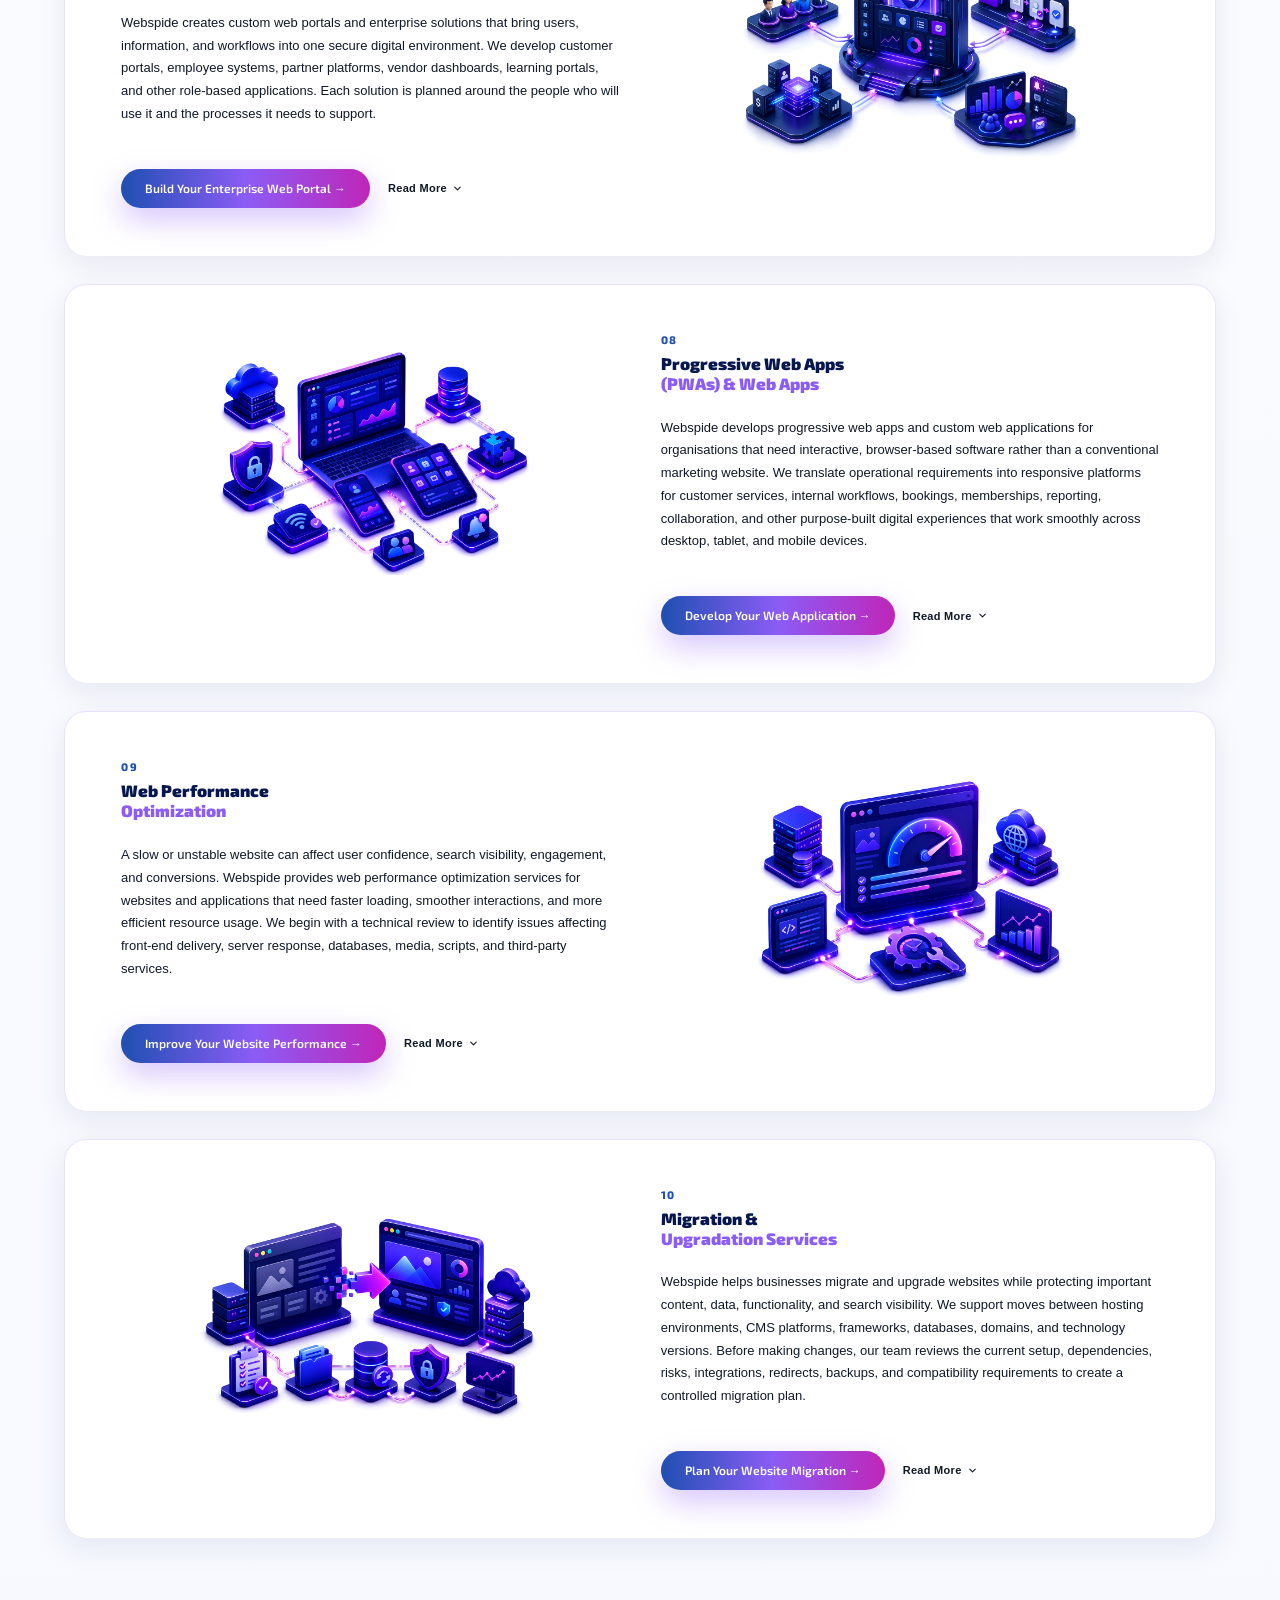
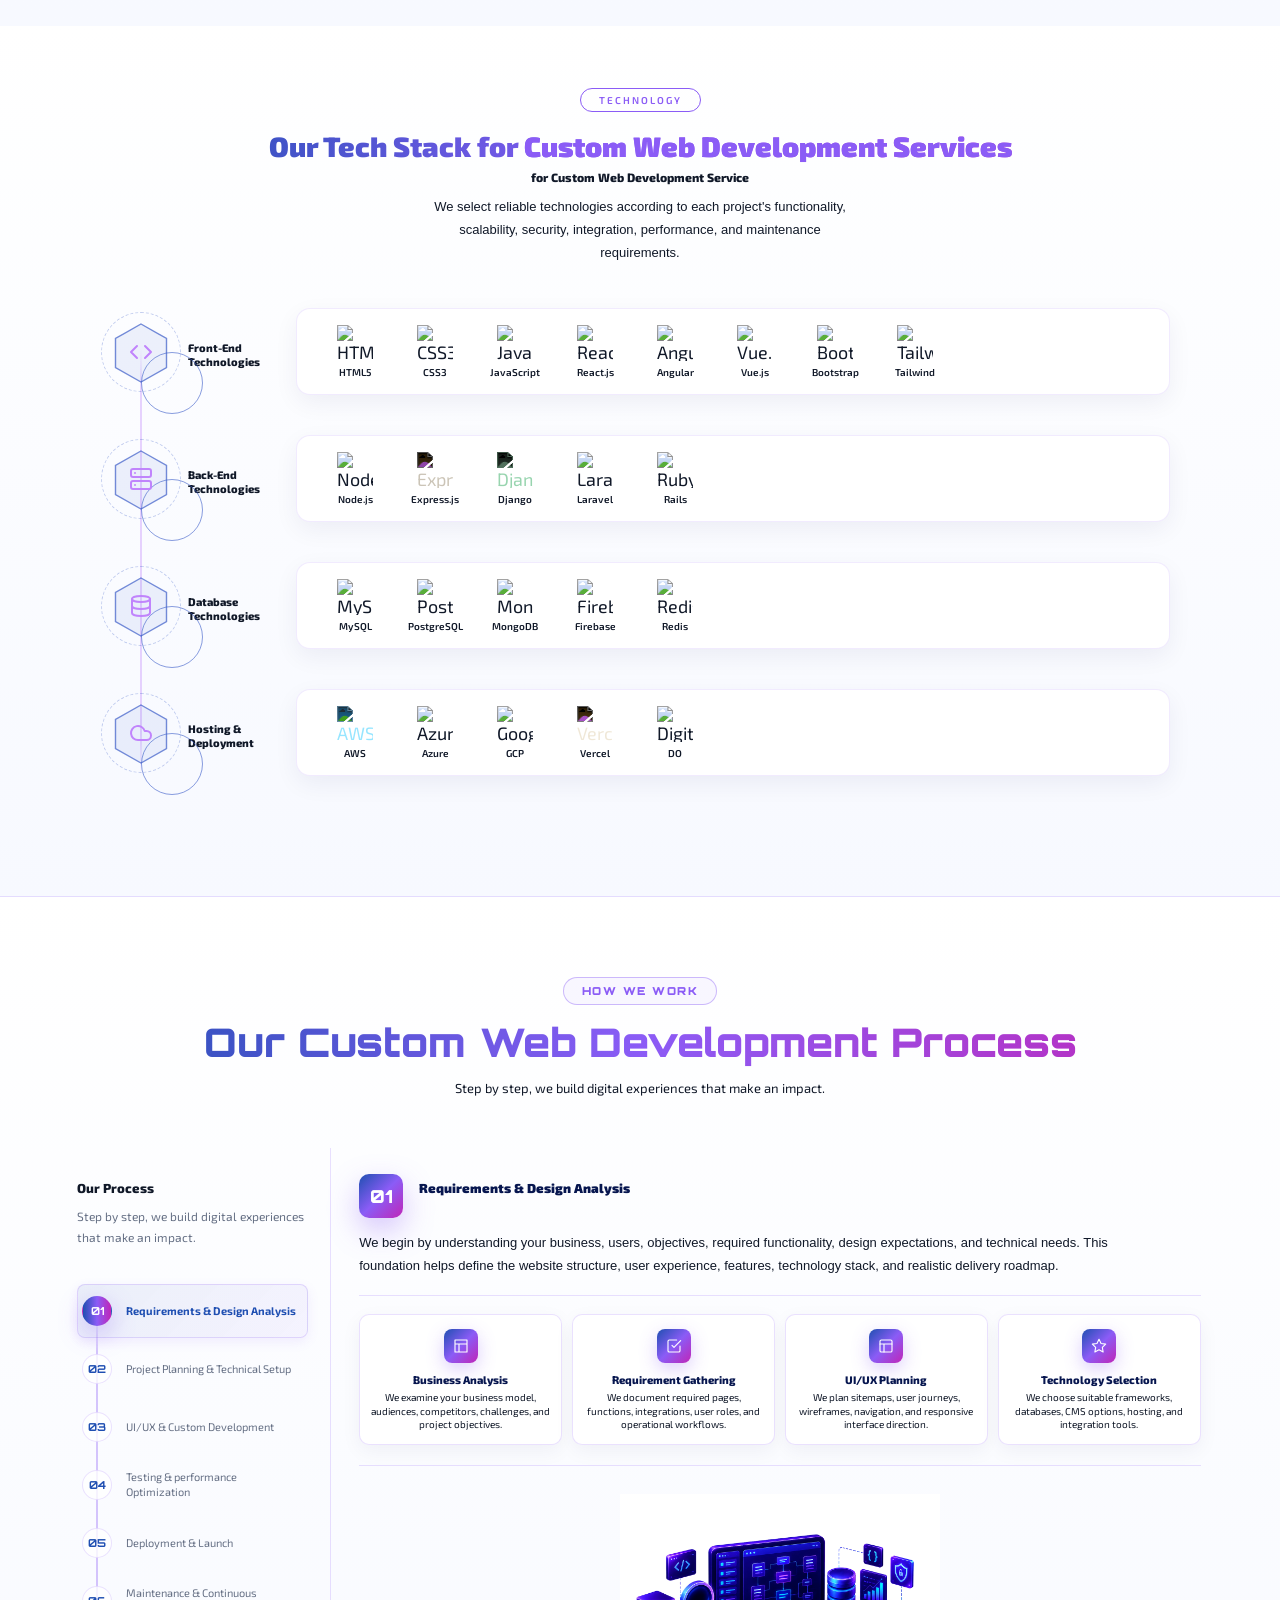
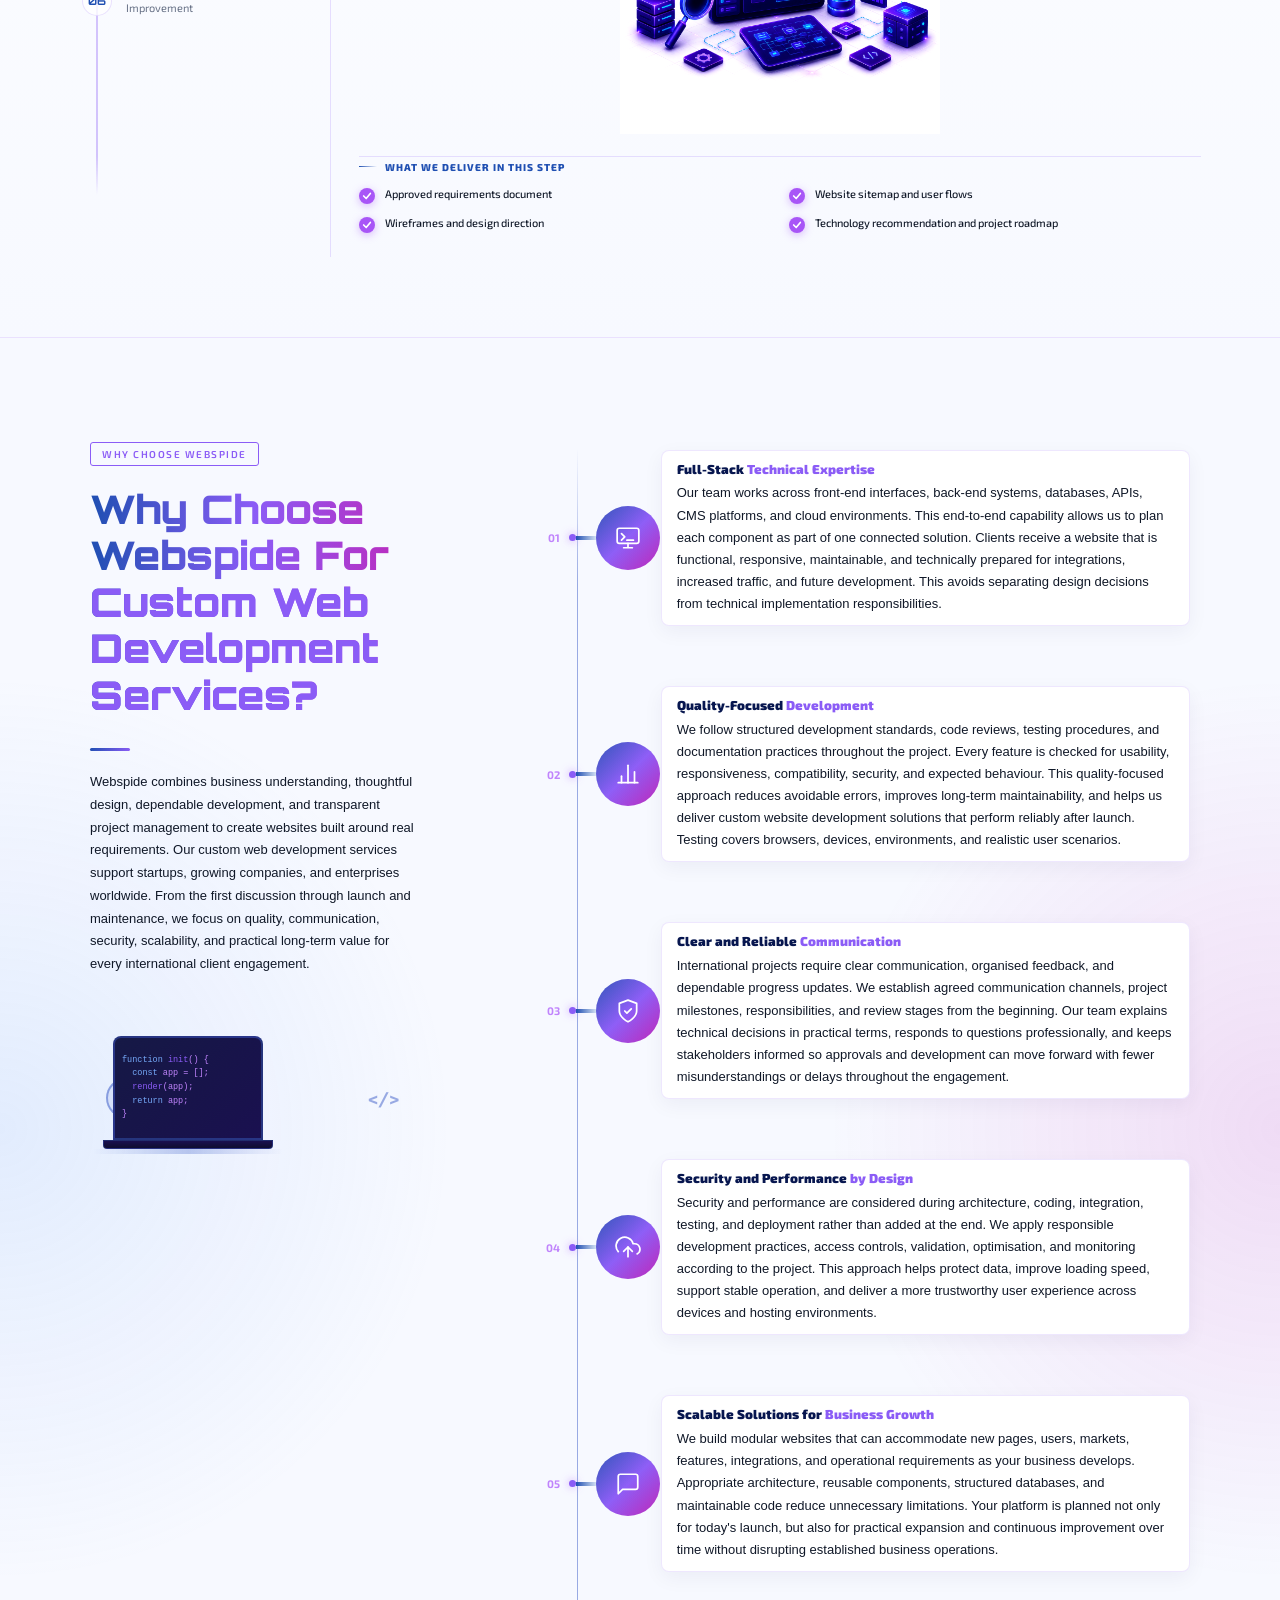
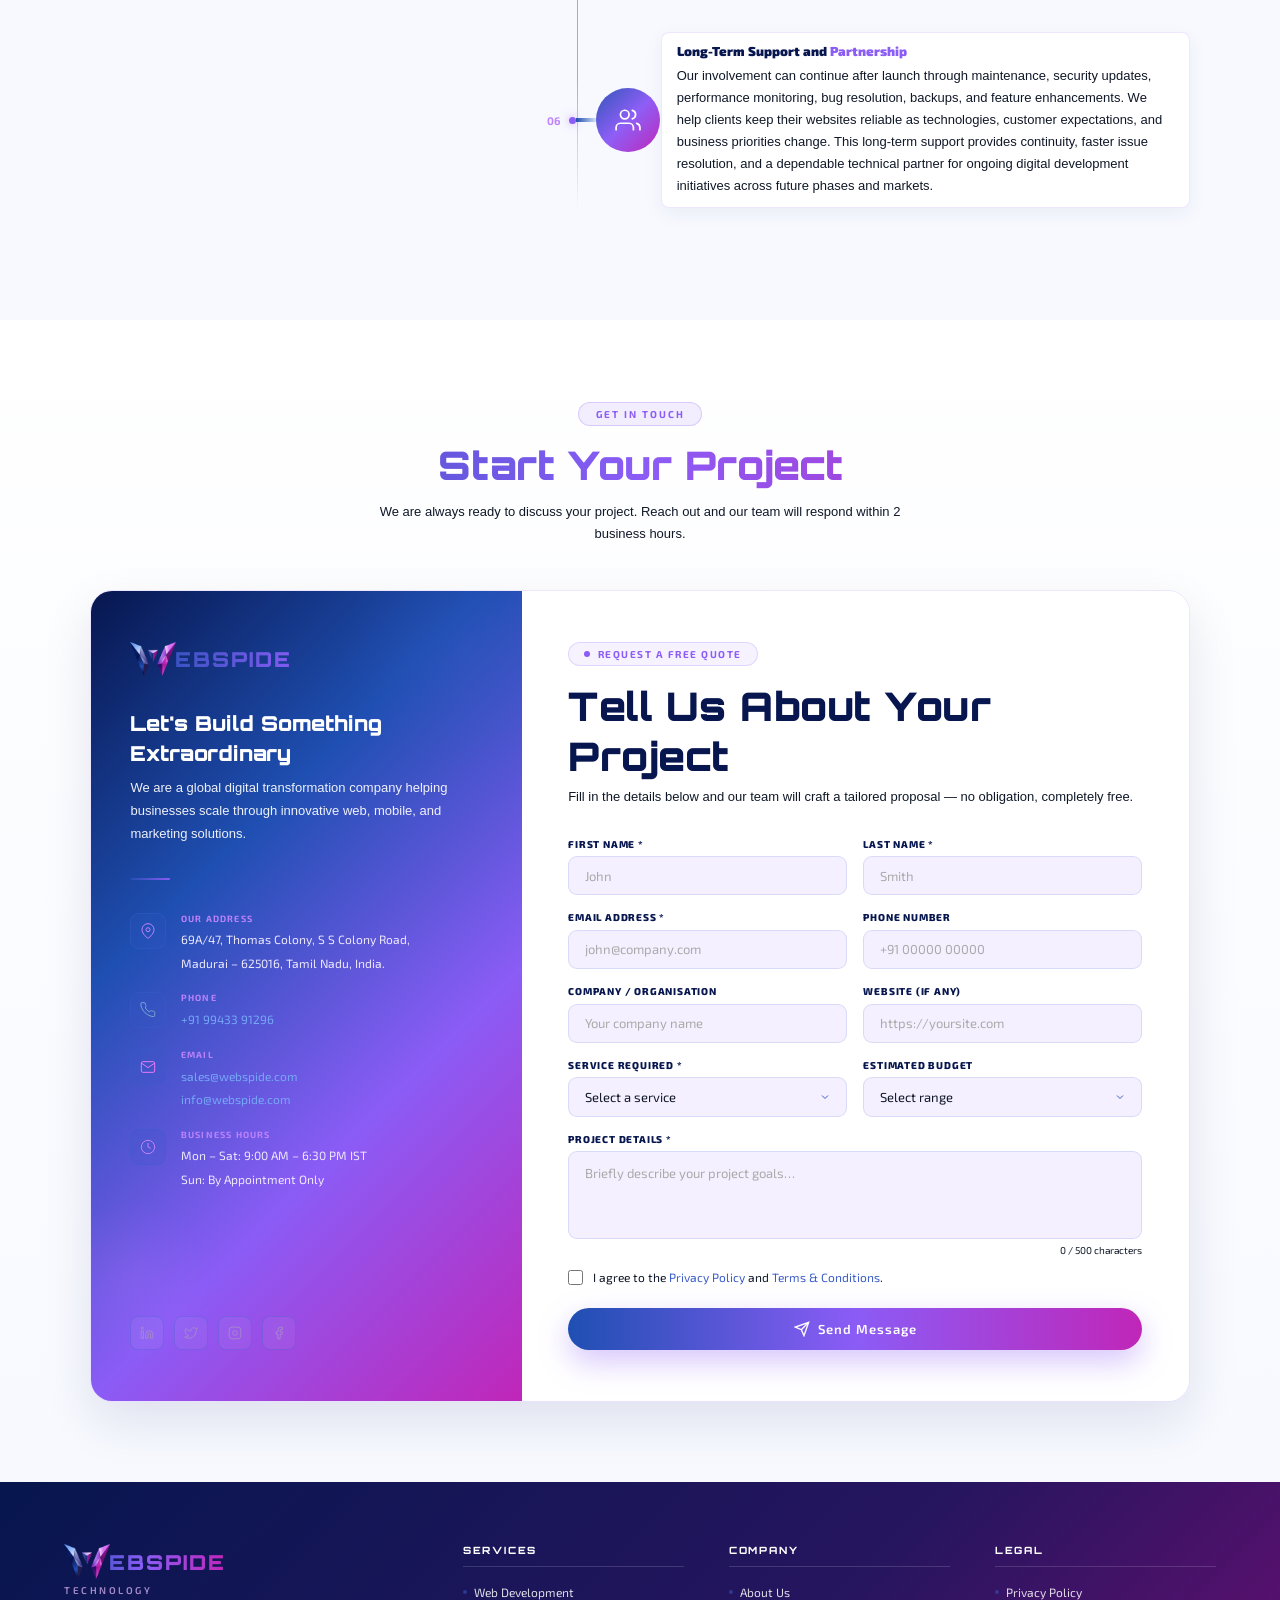
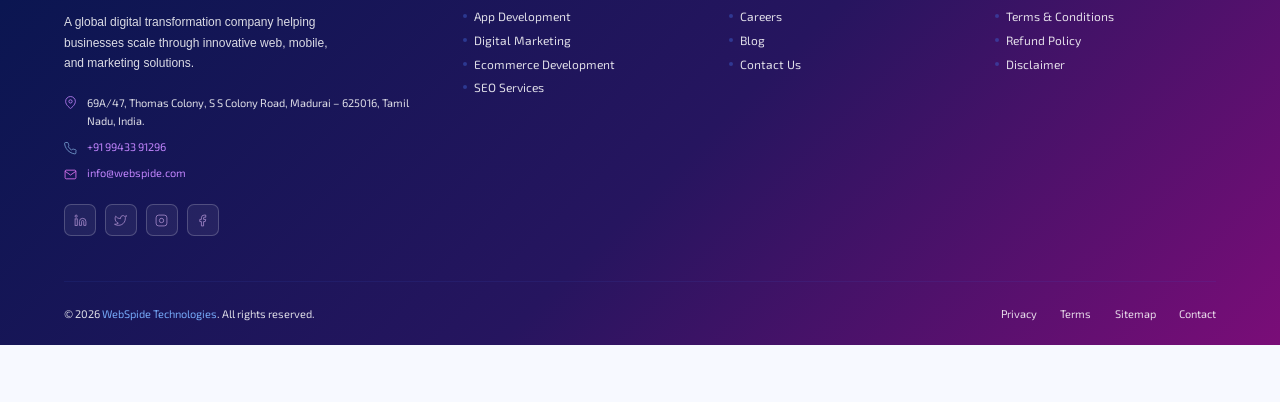
==== commit cf7b3260: "Update index.html" ====
--- a/index.html
+++ b/index.html
@@ -2035,6 +2035,12 @@
   color: #D8B4FE !important;
 }
 </style>
+<style>
+/* Smooth scroll offset for service cards */
+[id^="svc-card-"], .svc-card {
+  scroll-margin-top: calc(var(--nav-h, 70px) + 24px) !important;
+}
+</style>
 <link rel="stylesheet" href="font-override.css">
 </head>
 <body>
@@ -2098,8 +2104,8 @@
               <div class="mega-links">
                 <a href="indexandroid1.html" class="mega-link">Android App Development</a>
                 <a href="indexflutter1.html" class="mega-link">Flutter App Development</a>
-                <a href="#services" class="mega-link">iOS App Development</a>
-                <a href="#services" class="mega-link">React Native App Development</a>
+                <a href="indexios1.html" class="mega-link">iOS App Development</a>
+                <a href="indexreact1.html" class="mega-link">React Native App Development</a>
               </div>
             </div>
             <div class="mega-col">
@@ -2915,8 +2921,8 @@
     {num:'02',name:'Front-End Development',tag:'Pixel-perfect responsive UI built with React, Vue, or Angular — fast, beautiful, and conversion-focused',label:'Front-End',svg:'<rect x="2" y="3" width="20" height="14" rx="2"/><path d="M8 21h8M12 17v4"/>',target:'svc-card-2'},
     {num:'03',name:'Back-End Development',tag:'Robust server-side logic with Node.js, Django, or Laravel — secure APIs and scalable architecture',label:'Back-End',svg:'<rect x="2" y="2" width="20" height="8" rx="2"/><rect x="2" y="14" width="20" height="8" rx="2"/><line x1="6" y1="6" x2="6.01" y2="6"/><line x1="6" y1="18" x2="6.01" y2="18"/>',target:'svc-card-3'},
     {num:'04',name:'Custom CMS Dev',tag:'Tailored content management systems giving your team effortless control over every page and asset',label:'CMS',svg:'<path d="M12 2L2 7l10 5 10-5-10-5z"/><path d="M2 17l10 5 10-5"/><path d="M2 12l10 5 10-5"/>',target:'svc-card-4'},
-    {num:'05',name:'E-Commerce Dev',tag:'High-converting online stores with secure checkout, inventory management, and payment gateway integration',label:'E-Commerce',svg:'<circle cx="9" cy="21" r="1"/><circle cx="20" cy="21" r="1"/><path d="M1 1h4l2.68 13.39a2 2 0 0 0 2 1.61h9.72a2 2 0 0 0 2-1.61L23 6H6"/>',target:'svc-card-4'},
-    {num:'06',name:'API Dev & Integrations',tag:'RESTful & GraphQL APIs connecting your platforms — CRMs, ERPs, payment gateways, and third-party services',label:'API',svg:'<path d="M10 13a5 5 0 0 0 7.54.54l3-3a5 5 0 0 0-7.07-7.07l-1.72 1.71"/><path d="M14 11a5 5 0 0 0-7.54-.54l-3 3a5 5 0 0 0 7.07 7.07l1.71-1.71"/>',target:'svc-card-5'},
+    {num:'05',name:'E-Commerce Dev',tag:'High-converting online stores with secure checkout, inventory management, and payment gateway integration',label:'E-Commerce',svg:'<circle cx="9" cy="21" r="1"/><circle cx="20" cy="21" r="1"/><path d="M1 1h4l2.68 13.39a2 2 0 0 0 2 1.61h9.72a2 2 0 0 0 2-1.61L23 6H6"/>',target:'svc-card-5'},
+    {num:'06',name:'API Dev & Integrations',tag:'RESTful & GraphQL APIs connecting your platforms — CRMs, ERPs, payment gateways, and third-party services',label:'API',svg:'<path d="M10 13a5 5 0 0 0 7.54.54l3-3a5 5 0 0 0-7.07-7.07l-1.72 1.71"/><path d="M14 11a5 5 0 0 0-7.54-.54l-3 3a5 5 0 0 0 7.07 7.07l1.71-1.71"/>',target:'svc-card-6'},
     {num:'07',name:'Web Portals & Enterprise',tag:'Scalable enterprise portals with role-based access, analytics dashboards, and real-time data management',label:'Portals',svg:'<rect x="3" y="3" width="7" height="7"/><rect x="14" y="3" width="7" height="7"/><rect x="3" y="14" width="7" height="7"/><rect x="14" y="14" width="7" height="7"/>',target:'svc-card-7'},
     {num:'08',name:'PWAs & Web Apps',tag:'Progressive Web Apps with native app speed, offline capability, and seamless cross-device reliability',label:'PWA',svg:'<rect x="5" y="2" width="14" height="20" rx="2"/><line x1="12" y1="18" x2="12.01" y2="18"/>',target:'svc-card-8'},
     {num:'09',name:'Performance Optimization',tag:'Core Web Vitals, CDN integration, lazy loading, and caching for lightning-fast load times',label:'Speed',svg:'<circle cx="12" cy="12" r="10"/><polyline points="12 6 12 12 16 14"/>',target:'svc-card-9'},
@@ -2986,10 +2992,17 @@
   }
 
   function goToService(idx){
-    const svc=SERVICES[idx];
-    const targetEl=document.getElementById(svc.target);
+    const svc = SERVICES[idx];
+    if(!svc) return;
+    const targetEl = document.getElementById(svc.target);
     if(targetEl){
-      targetEl.scrollIntoView({behavior:'smooth',block:'start'});
+      const navEl = document.querySelector('header') || document.querySelector('.navbar');
+      const navH = navEl ? navEl.offsetHeight : 70;
+      const targetPos = targetEl.getBoundingClientRect().top + window.pageYOffset - navH - 24;
+      window.scrollTo({
+        top: Math.max(0, targetPos),
+        behavior: 'smooth'
+      });
     }
   }
 
@@ -3018,12 +3031,12 @@
 
 (function(){
   const steps=[
-    {num:'01',label:'Requirements & Design',title:'Requirements & Design Analysis',desc:'We begin by understanding your business, users, objectives, required functionality, design expectations, and technical needs. This foundation helps define the website structure, user experience, features, technology stack, and realistic delivery roadmap.',subs:[{title:'Business Analysis',desc:'We examine your business model, audiences, competitors, challenges, and project objectives.',icon:'<path d="M3 3h18v18H3zM3 9h18M9 21V9"/>'},{title:'Requirement Gathering',desc:'We document required pages, functions, integrations, user roles, and operational workflows.',icon:'<path d="M9 11l3 3L22 4"/><path d="M21 12v7a2 2 0 0 1-2 2H5a2 2 0 0 1-2-2V5a2 2 0 0 1 2-2h11"/>'},{title:'UI/UX Planning',desc:'We plan sitemaps, user journeys, wireframes, navigation, and responsive interface direction.',icon:'<rect x="3" y="3" width="18" height="18" rx="2"/><path d="M3 9h18M9 21V9"/>'},{title:'Technology Selection',desc:'We choose suitable frameworks, databases, CMS options, hosting, and integration tools.',icon:'<path d="M12 2l3.09 6.26L22 9.27l-5 4.87L18.18 21 12 17.77 5.82 21 7 14.14l-5-4.87 6.91-1.01L12 2z"/>'}],deliverables:['Approved requirements document','Website sitemap and user flows','Wireframes and design direction','Technology recommendation and project roadmap'],illus:'<img src="Workflow Image/custom-web-development-requirements-design-analysis.webp" alt="Requirements & Design Analysis" style="max-width:320px;width:100%;height:auto;display:block;mix-blend-mode:multiply;filter:contrast(1.05) saturate(1.1);">' },
-    {num:'02',label:'Project Setup',title:'Project Planning & Technical Setup',desc:'After requirements are approved, we organise the project architecture, environments, milestones, responsibilities, and development standards. This stage creates a dependable technical foundation and keeps delivery structured, visible, and manageable.',subs:[{title:'Technical Architecture',desc:'We define modules, databases, APIs, integrations, security, and system communication.',icon:'<rect x="2" y="2" width="20" height="8" rx="2"/><rect x="2" y="14" width="20" height="8" rx="2"/><line x1="6" y1="6" x2="6.01" y2="6"/><line x1="6" y1="18" x2="6.01" y2="18"/>'},{title:'Development Environment Setup',desc:'We configure local, staging, testing, and production-ready development environments securely.',icon:'<circle cx="12" cy="12" r="3"/><path d="M19.07 4.93l-1.41 1.41M4.93 4.93l1.41 1.41"/>'},{title:'Project and Sprint Planning',desc:'We divide delivery into clear phases, milestones, tasks, reviews, and deadlines.',icon:'<polyline points="22 12 18 12 15 21 9 3 6 12 2 12"/>'},{title:'Coding Standards',desc:'We establish secure coding, naming, documentation, review, and version-control standards.',icon:'<polyline points="16 18 22 12 16 6"/><polyline points="8 6 2 12 8 18"/>'}],deliverables:['Technical architecture plan','Configured development environments','Database and API plan','Project schedule and coding standards'],illus:'<img src="Workflow Image/custom-web-development-project-planning-technical-setup.webp" alt="Project Planning & Technical Setup" style="max-width:320px;width:100%;height:auto;display:block;mix-blend-mode:multiply;filter:contrast(1.05) saturate(1.1);">' },
-    {num:'03',label:'Component Dev',title:'UI/UX & Custom Development',desc:'Our designers and developers transform approved plans into a responsive, visually consistent, and functional website. Every interface, feature, database, and integration is developed around your brand, users, and business operations.',subs:[{title:'Responsive Front-End Development',desc:'We build accessible interfaces for desktops, tablets, smartphones, and modern browsers.',icon:'<rect x="3" y="3" width="7" height="7"/><rect x="14" y="3" width="7" height="7"/><rect x="3" y="14" width="7" height="7"/><rect x="14" y="14" width="7" height="7"/>'},{title:'Back-End Development',desc:'We develop secure databases, business logic, user controls, and administrative systems.',icon:'<path d="M21 16V8a2 2 0 0 0-1-1.73l-7-4a2 2 0 0 0-2 0l-7 4A2 2 0 0 0 3 8v8a2 2 0 0 0 1 1.73l7 4a2 2 0 0 0 2 0l7-4A2 2 0 0 0 21 16z"/>'},{title:'Custom Feature Development',desc:'We create tailored forms, dashboards, portals, bookings, calculators, and workflow modules.',icon:'<path d="M10 13a5 5 0 0 0 7.54.54l3-3a5 5 0 0 0-7.07-7.07l-1.72 1.71"/>'},{title:'API and Third-Party Integrations',desc:'We connect payments, CRMs, ERPs, maps, communications, and external platforms.',icon:'<circle cx="12" cy="12" r="3"/><circle cx="12" cy="12" r="9"/>'}],deliverables:['Responsive website interface','Custom back-end functionality','Admin panel or CMS','Required APIs and third-party integrations'],illus:'<img src="Workflow Image/custom-web-development-backend-api-development.webp" alt="UI/UX & Custom Development" style="max-width:320px;width:100%;height:auto;display:block;mix-blend-mode:multiply;filter:contrast(1.05) saturate(1.1);">' },
-    {num:'04',label:'Testing & Optimization',title:'Testing & Performance Optimization',desc:'Before launch, we thoroughly test functionality, compatibility, usability, security, and performance. Issues are documented and resolved so the website provides a reliable experience across supported devices, browsers, and user scenarios.',subs:[{title:'Functional Testing',desc:'We test forms, links, accounts, payments, dashboards, and interactive functions thoroughly.',icon:'<polyline points="9 11 12 14 22 4"/><path d="M21 12v7a2 2 0 0 1-2 2H5a2 2 0 0 1-2-2V5a2 2 0 0 1 2-2h11"/>'},{title:'Cross-Browser and Device Testing',desc:'We verify consistent behaviour across browsers, operating systems, devices, and screens.',icon:'<line x1="18" y1="20" x2="18" y2="10"/><line x1="12" y1="20" x2="12" y2="4"/><line x1="6" y1="20" x2="6" y2="14"/>'},{title:'Performance Optimization',desc:'We improve images, scripts, caching, databases, loading speed, and Core Web Vitals.',icon:'<circle cx="12" cy="12" r="10"/><path d="M2 12h20M12 2a15.3 15.3 0 0 1 4 10 15.3 15.3 0 0 1-4 10"/>'},{title:'Security Testing',desc:'We review authentication, permissions, data handling, forms, SSL, and vulnerabilities.',icon:'<path d="M12 22s8-4 8-10V5l-8-3-8 3v7c0 6 8 10 8 10z"/>'}],deliverables:['Functional quality-assurance report','Compatibility and responsiveness review','Performance optimisation results','Security review and resolved issues'],illus:'<img src="Workflow Image/custom-web-development-testing-performance-optimization.webp" alt="Testing & Performance Optimization" style="max-width:320px;width:100%;height:auto;display:block;mix-blend-mode:multiply;filter:contrast(1.05) saturate(1.1);">' },
+    {num:'01',label:'Requirements & Design Analysis',title:'Requirements & Design Analysis',desc:'We begin by understanding your business, users, objectives, required functionality, design expectations, and technical needs. This foundation helps define the website structure, user experience, features, technology stack, and realistic delivery roadmap.',subs:[{title:'Business Analysis',desc:'We examine your business model, audiences, competitors, challenges, and project objectives.',icon:'<path d="M3 3h18v18H3zM3 9h18M9 21V9"/>'},{title:'Requirement Gathering',desc:'We document required pages, functions, integrations, user roles, and operational workflows.',icon:'<path d="M9 11l3 3L22 4"/><path d="M21 12v7a2 2 0 0 1-2 2H5a2 2 0 0 1-2-2V5a2 2 0 0 1 2-2h11"/>'},{title:'UI/UX Planning',desc:'We plan sitemaps, user journeys, wireframes, navigation, and responsive interface direction.',icon:'<rect x="3" y="3" width="18" height="18" rx="2"/><path d="M3 9h18M9 21V9"/>'},{title:'Technology Selection',desc:'We choose suitable frameworks, databases, CMS options, hosting, and integration tools.',icon:'<path d="M12 2l3.09 6.26L22 9.27l-5 4.87L18.18 21 12 17.77 5.82 21 7 14.14l-5-4.87 6.91-1.01L12 2z"/>'}],deliverables:['Approved requirements document','Website sitemap and user flows','Wireframes and design direction','Technology recommendation and project roadmap'],illus:'<img src="Workflow Image/custom-web-development-requirements-design-analysis.webp" alt="Requirements & Design Analysis" style="max-width:320px;width:100%;height:auto;display:block;mix-blend-mode:multiply;filter:contrast(1.05) saturate(1.1);">' },
+    {num:'02',label:'Project Planning & Technical Setup',title:'Project Planning & Technical Setup',desc:'After requirements are approved, we organise the project architecture, environments, milestones, responsibilities, and development standards. This stage creates a dependable technical foundation and keeps delivery structured, visible, and manageable.',subs:[{title:'Technical Architecture',desc:'We define modules, databases, APIs, integrations, security, and system communication.',icon:'<rect x="2" y="2" width="20" height="8" rx="2"/><rect x="2" y="14" width="20" height="8" rx="2"/><line x1="6" y1="6" x2="6.01" y2="6"/><line x1="6" y1="18" x2="6.01" y2="18"/>'},{title:'Development Environment Setup',desc:'We configure local, staging, testing, and production-ready development environments securely.',icon:'<circle cx="12" cy="12" r="3"/><path d="M19.07 4.93l-1.41 1.41M4.93 4.93l1.41 1.41"/>'},{title:'Project and Sprint Planning',desc:'We divide delivery into clear phases, milestones, tasks, reviews, and deadlines.',icon:'<polyline points="22 12 18 12 15 21 9 3 6 12 2 12"/>'},{title:'Coding Standards',desc:'We establish secure coding, naming, documentation, review, and version-control standards.',icon:'<polyline points="16 18 22 12 16 6"/><polyline points="8 6 2 12 8 18"/>'}],deliverables:['Technical architecture plan','Configured development environments','Database and API plan','Project schedule and coding standards'],illus:'<img src="Workflow Image/custom-web-development-project-planning-technical-setup.webp" alt="Project Planning & Technical Setup" style="max-width:320px;width:100%;height:auto;display:block;mix-blend-mode:multiply;filter:contrast(1.05) saturate(1.1);">' },
+    {num:'03',label:'UI/UX & Custom Development',title:'UI/UX & Custom Development',desc:'Our designers and developers transform approved plans into a responsive, visually consistent, and functional website. Every interface, feature, database, and integration is developed around your brand, users, and business operations.',subs:[{title:'Responsive Front-End Development',desc:'We build accessible interfaces for desktops, tablets, smartphones, and modern browsers.',icon:'<rect x="3" y="3" width="7" height="7"/><rect x="14" y="3" width="7" height="7"/><rect x="3" y="14" width="7" height="7"/><rect x="14" y="14" width="7" height="7"/>'},{title:'Back-End Development',desc:'We develop secure databases, business logic, user controls, and administrative systems.',icon:'<path d="M21 16V8a2 2 0 0 0-1-1.73l-7-4a2 2 0 0 0-2 0l-7 4A2 2 0 0 0 3 8v8a2 2 0 0 0 1 1.73l7 4a2 2 0 0 0 2 0l7-4A2 2 0 0 0 21 16z"/>'},{title:'Custom Feature Development',desc:'We create tailored forms, dashboards, portals, bookings, calculators, and workflow modules.',icon:'<path d="M10 13a5 5 0 0 0 7.54.54l3-3a5 5 0 0 0-7.07-7.07l-1.72 1.71"/>'},{title:'API and Third-Party Integrations',desc:'We connect payments, CRMs, ERPs, maps, communications, and external platforms.',icon:'<circle cx="12" cy="12" r="3"/><circle cx="12" cy="12" r="9"/>'}],deliverables:['Responsive website interface','Custom back-end functionality','Admin panel or CMS','Required APIs and third-party integrations'],illus:'<img src="Workflow Image/custom-web-development-backend-api-development.webp" alt="UI/UX & Custom Development" style="max-width:320px;width:100%;height:auto;display:block;mix-blend-mode:multiply;filter:contrast(1.05) saturate(1.1);">' },
+    {num:'04',label:'Testing & performance Optimization',title:'Testing & Performance Optimization',desc:'Before launch, we thoroughly test functionality, compatibility, usability, security, and performance. Issues are documented and resolved so the website provides a reliable experience across supported devices, browsers, and user scenarios.',subs:[{title:'Functional Testing',desc:'We test forms, links, accounts, payments, dashboards, and interactive functions thoroughly.',icon:'<polyline points="9 11 12 14 22 4"/><path d="M21 12v7a2 2 0 0 1-2 2H5a2 2 0 0 1-2-2V5a2 2 0 0 1 2-2h11"/>'},{title:'Cross-Browser and Device Testing',desc:'We verify consistent behaviour across browsers, operating systems, devices, and screens.',icon:'<line x1="18" y1="20" x2="18" y2="10"/><line x1="12" y1="20" x2="12" y2="4"/><line x1="6" y1="20" x2="6" y2="14"/>'},{title:'Performance Optimization',desc:'We improve images, scripts, caching, databases, loading speed, and Core Web Vitals.',icon:'<circle cx="12" cy="12" r="10"/><path d="M2 12h20M12 2a15.3 15.3 0 0 1 4 10 15.3 15.3 0 0 1-4 10"/>'},{title:'Security Testing',desc:'We review authentication, permissions, data handling, forms, SSL, and vulnerabilities.',icon:'<path d="M12 22s8-4 8-10V5l-8-3-8 3v7c0 6 8 10 8 10z"/>'}],deliverables:['Functional quality-assurance report','Compatibility and responsiveness review','Performance optimisation results','Security review and resolved issues'],illus:'<img src="Workflow Image/custom-web-development-testing-performance-optimization.webp" alt="Testing & Performance Optimization" style="max-width:320px;width:100%;height:auto;display:block;mix-blend-mode:multiply;filter:contrast(1.05) saturate(1.1);">' },
     {num:'05',label:'Deployment & Launch',title:'Deployment & Launch',desc:'Following final approval, we move the website to its production environment and complete launch configuration. Domain settings, security, backups, analytics, caching, and live functionality are checked before handover.',subs:[{title:'Production Deployment',desc:'We transfer the approved website safely from staging to production servers.',icon:'<path d="M12 2L2 7l10 5 10-5-10-5z"/><path d="M2 17l10 5 10-5"/><path d="M2 12l10 5 10-5"/>'},{title:'Domain, Hosting and SSL Setup',desc:'We configure hosting, domains, DNS, SSL, email, and server requirements.',icon:'<path d="M17.5 19H9a7 7 0 1 1 6.71-9h1.79a4.5 4.5 0 1 1 0 9Z"/>'},{title:'CDN and Caching Configuration',desc:'We configure content delivery and caching for faster, dependable website access.',icon:'<polyline points="22 12 18 12 15 21 9 3 6 12 2 12"/>'},{title:'Analytics and Performance Monitoring',desc:'We connect analytics, search tools, conversions, errors, and performance monitoring.',icon:'<rect x="3" y="11" width="18" height="11" rx="2" ry="2"/><path d="M7 11V7a5 5 0 0 1 10 0v4"/>'}],deliverables:['Fully launched live website','Domain, hosting, and SSL configuration','Backup and analytics integration','Launch checklist and final verification'],illus:'<img src="Workflow Image/custom-web-development-deployment-launch.webp" alt="Deployment & Launch" style="max-width:320px;width:100%;height:auto;display:block;mix-blend-mode:multiply;filter:contrast(1.05) saturate(1.1);">' },
-    {num:'06',label:'Maintenance',title:'Maintenance & Continuous Improvement',desc:'Our support can continue after launch through updates, monitoring, troubleshooting, backups, and planned enhancements. This keeps the website secure, reliable, current, and capable of adapting to changing business requirements.',subs:[{title:'Security and Software Updates',desc:'We update frameworks, libraries, CMS components, plugins, and security configurations regularly.',icon:'<polyline points="1 4 1 10 7 10"/><polyline points="23 20 23 14 17 14"/><path d="M20.49 9A9 9 0 0 0 5.64 5.64L1 10m22 4l-4.64 4.36A9 9 0 0 1 3.51 15"/>'},{title:'Bug Fixes and Technical Support',desc:'We resolve display, functionality, integration, link, and performance issues promptly.',icon:'<circle cx="12" cy="12" r="10"/><line x1="12" y1="8" x2="12" y2="16"/><line x1="8" y1="12" x2="16" y2="12"/>'},{title:'Performance Monitoring',desc:'We monitor uptime, loading speed, servers, security, and overall technical health.',icon:'<line x1="18" y1="20" x2="18" y2="10"/><line x1="12" y1="20" x2="12" y2="4"/><line x1="6" y1="20" x2="6" y2="14"/>'},{title:'Feature Enhancements',desc:'We add new pages, integrations, modules, designs, and business functionality.',icon:'<path d="M12 22v-4M12 2v4M4.93 4.93l2.83 2.83M16.24 16.24l2.83 2.83"/>'}],deliverables:['Regular website and security updates','Bug fixes and technical assistance','Backups and performance monitoring','Planned features and maintenance reports'],illus:'<img src="Workflow Image/custom-web-development-maintenance-continuous-improvement.webp" alt="Maintenance & Continuous Improvement" style="max-width:320px;width:100%;height:auto;display:block;mix-blend-mode:multiply;filter:contrast(1.05) saturate(1.1);">' }
+    {num:'06',label:'Maintenance  & Continuous Improvement',title:'Maintenance & Continuous Improvement',desc:'Our support can continue after launch through updates, monitoring, troubleshooting, backups, and planned enhancements. This keeps the website secure, reliable, current, and capable of adapting to changing business requirements.',subs:[{title:'Security and Software Updates',desc:'We update frameworks, libraries, CMS components, plugins, and security configurations regularly.',icon:'<polyline points="1 4 1 10 7 10"/><polyline points="23 20 23 14 17 14"/><path d="M20.49 9A9 9 0 0 0 5.64 5.64L1 10m22 4l-4.64 4.36A9 9 0 0 1 3.51 15"/>'},{title:'Bug Fixes and Technical Support',desc:'We resolve display, functionality, integration, link, and performance issues promptly.',icon:'<circle cx="12" cy="12" r="10"/><line x1="12" y1="8" x2="12" y2="16"/><line x1="8" y1="12" x2="16" y2="12"/>'},{title:'Performance Monitoring',desc:'We monitor uptime, loading speed, servers, security, and overall technical health.',icon:'<line x1="18" y1="20" x2="18" y2="10"/><line x1="12" y1="20" x2="12" y2="4"/><line x1="6" y1="20" x2="6" y2="14"/>'},{title:'Feature Enhancements',desc:'We add new pages, integrations, modules, designs, and business functionality.',icon:'<path d="M12 22v-4M12 2v4M4.93 4.93l2.83 2.83M16.24 16.24l2.83 2.83"/>'}],deliverables:['Regular website and security updates','Bug fixes and technical assistance','Backups and performance monitoring','Planned features and maintenance reports'],illus:'<img src="Workflow Image/custom-web-development-maintenance-continuous-improvement.webp" alt="Maintenance & Continuous Improvement" style="max-width:320px;width:100%;height:auto;display:block;mix-blend-mode:multiply;filter:contrast(1.05) saturate(1.1);">' }
   ];
 
   const cardEl=document.getElementById('hwwCard');
@@ -3088,6 +3101,24 @@
 
   render(0);
 })();
+
+  // Smooth scroll offset handler for all orbital/service links
+  document.querySelectorAll('a[href^="#svc-card-"]').forEach(function(anchor){
+    anchor.addEventListener('click', function(e){
+      const href = this.getAttribute('href');
+      if(!href || href === '#') return;
+      const targetId = href.replace('#','');
+      const targetEl = document.getElementById(targetId);
+      if(targetEl){
+        e.preventDefault();
+        const navEl = document.querySelector('header') || document.querySelector('.navbar');
+        const navH = navEl ? navEl.offsetHeight : 70;
+        const targetPos = targetEl.getBoundingClientRect().top + window.pageYOffset - navH - 24;
+        window.scrollTo({ top: Math.max(0, targetPos), behavior: 'smooth' });
+      }
+    });
+  });
+
 </script>
 </body>
 </html>
